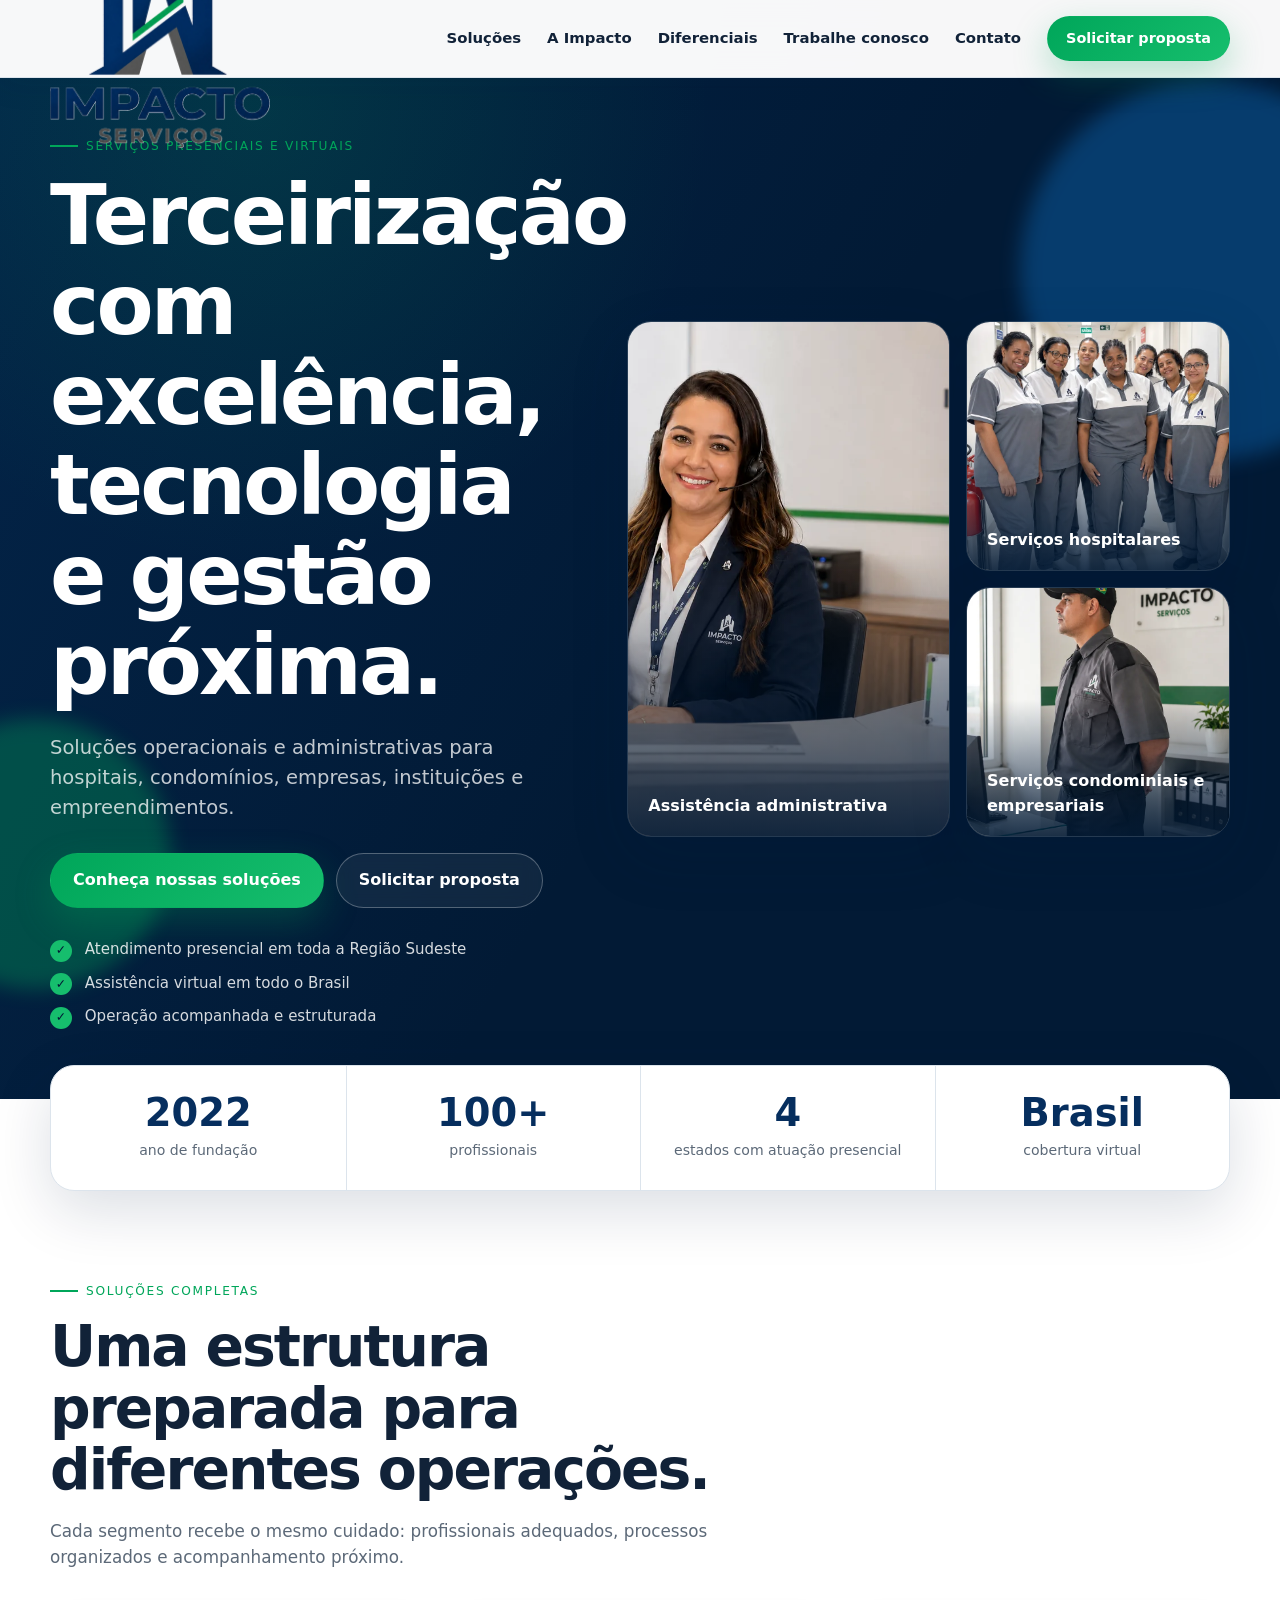
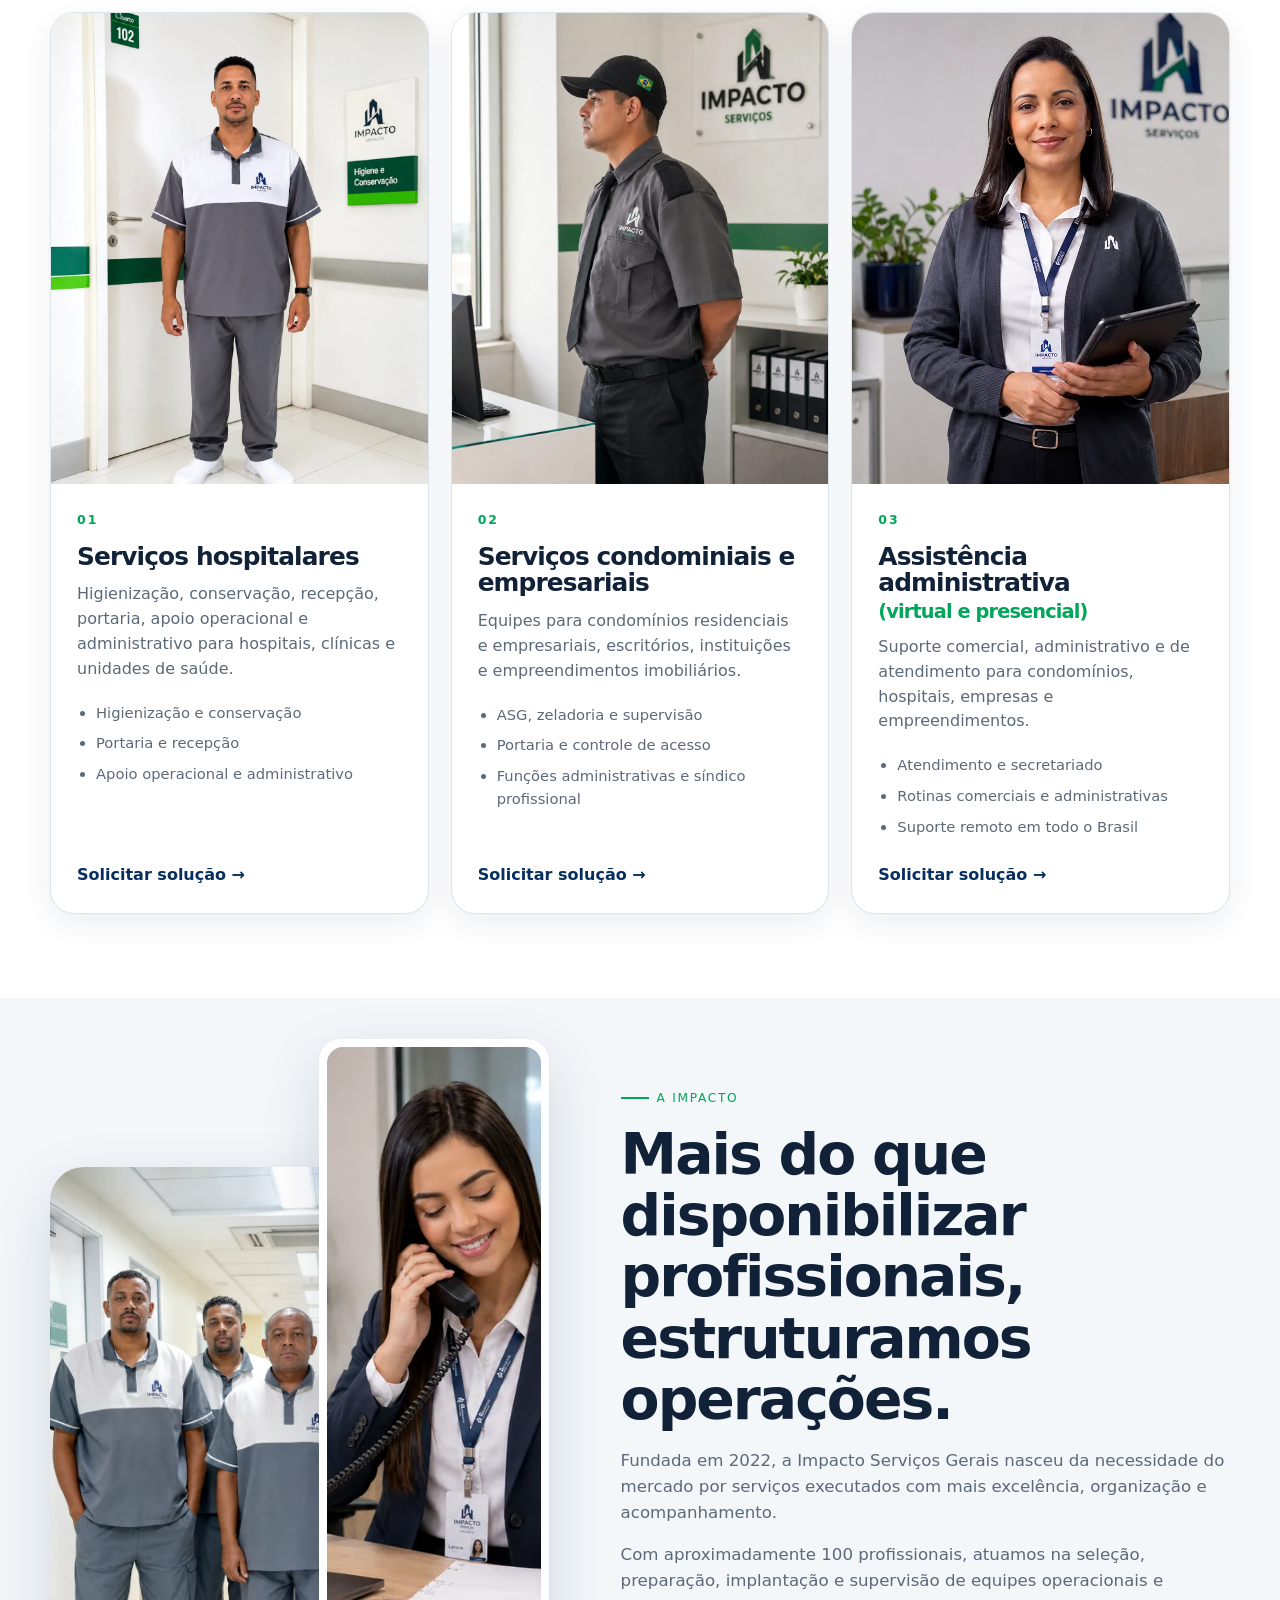
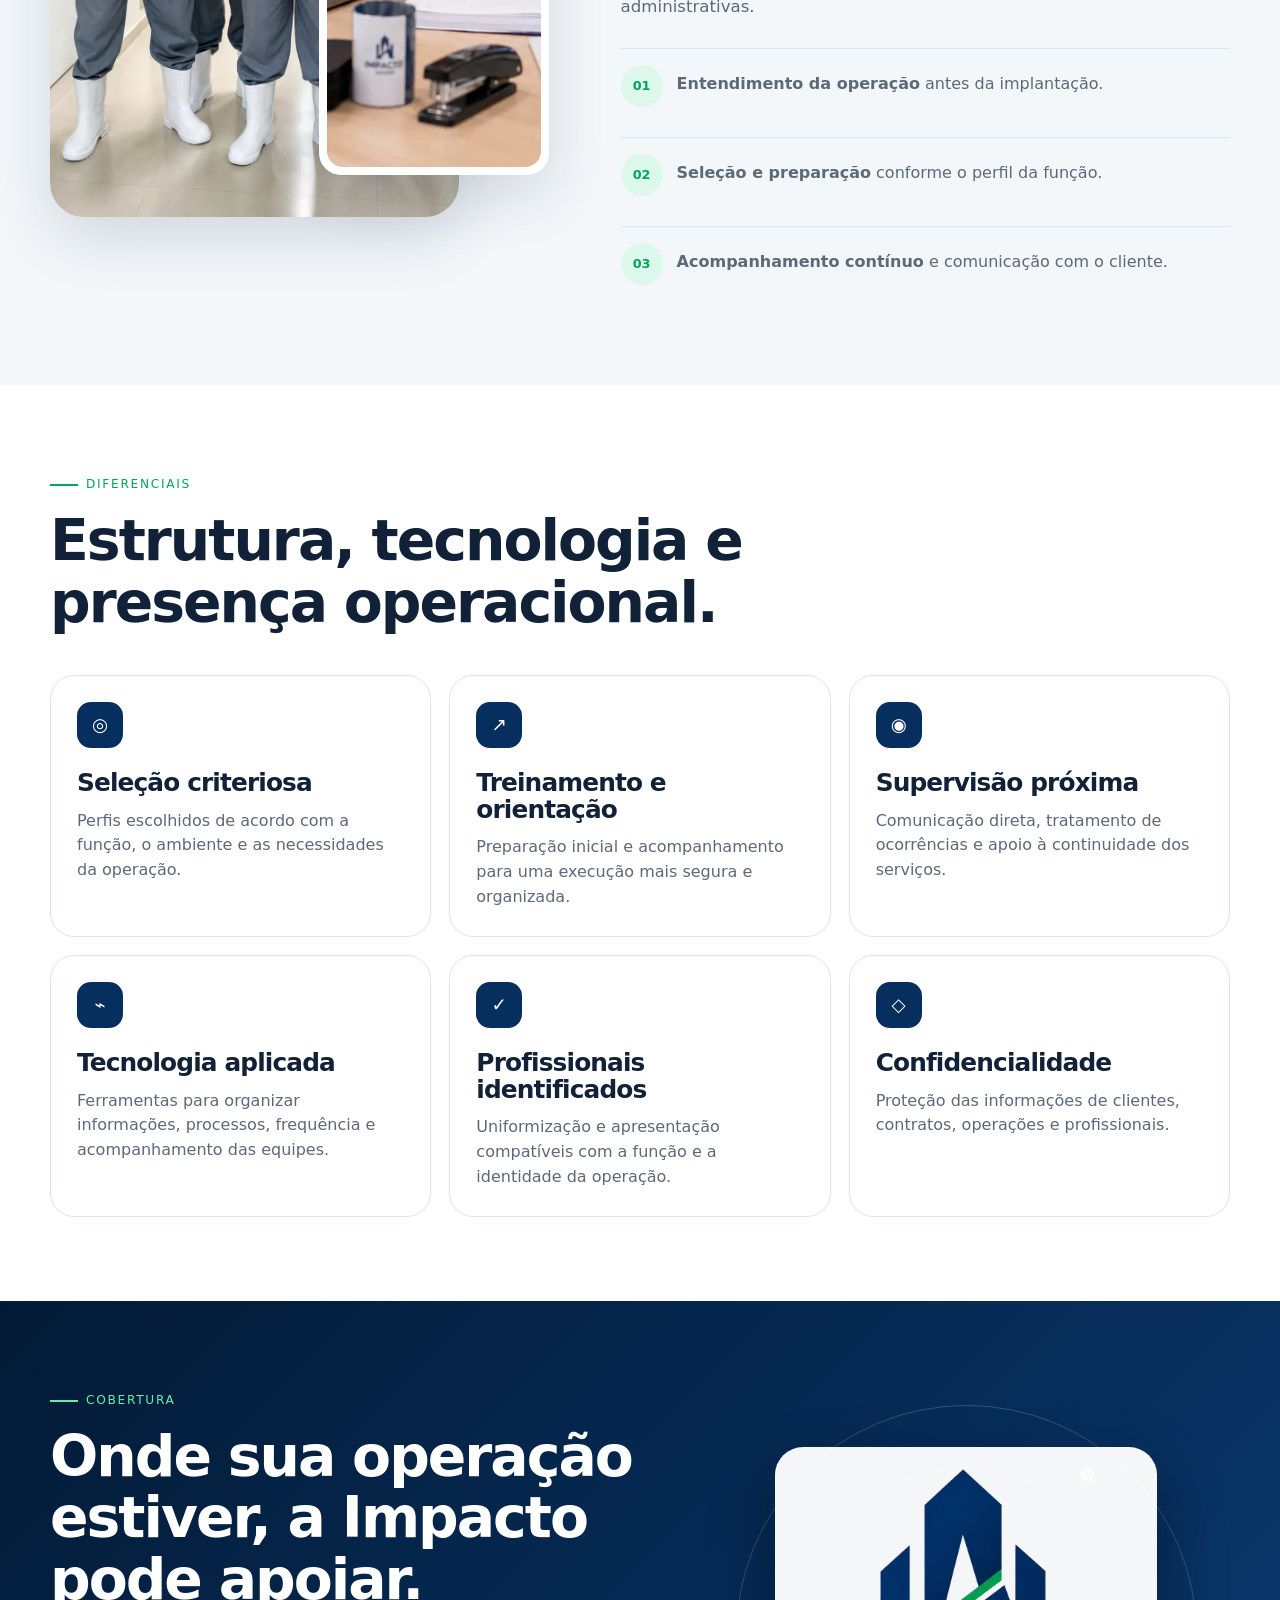
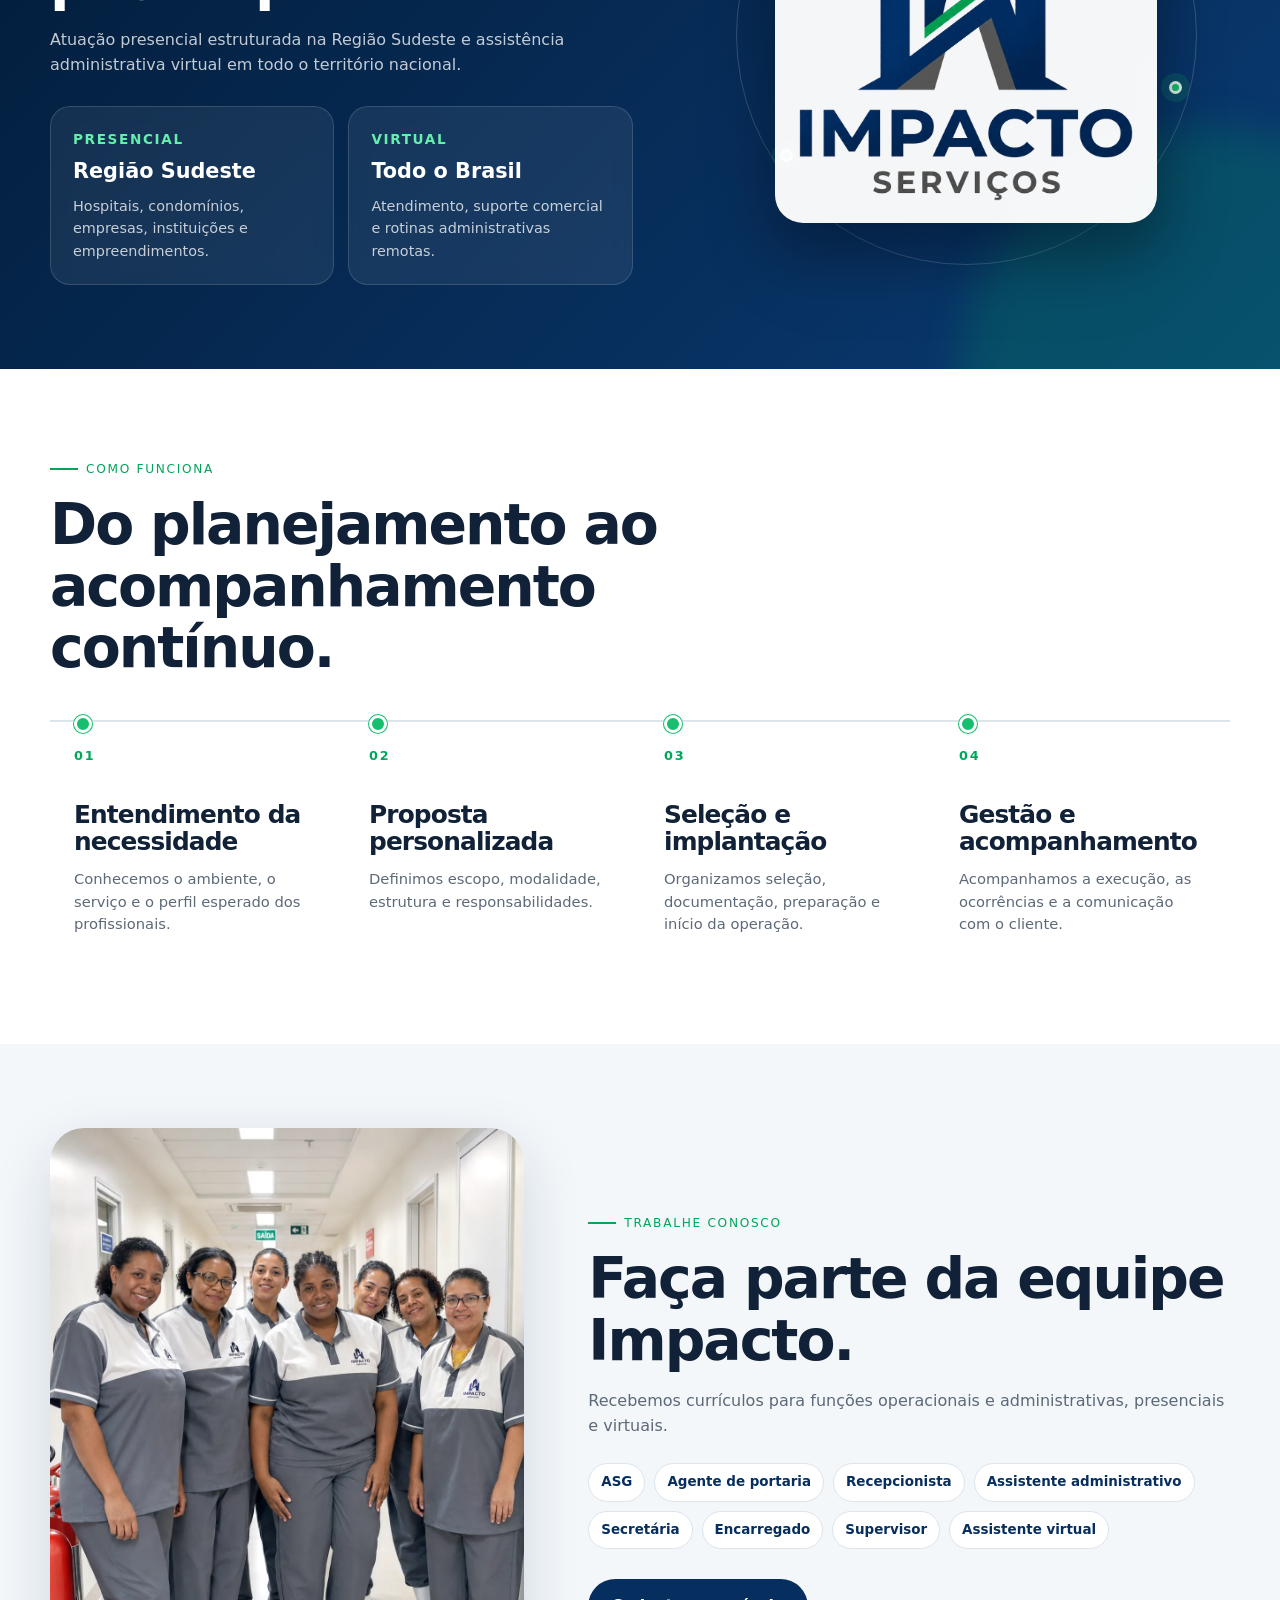
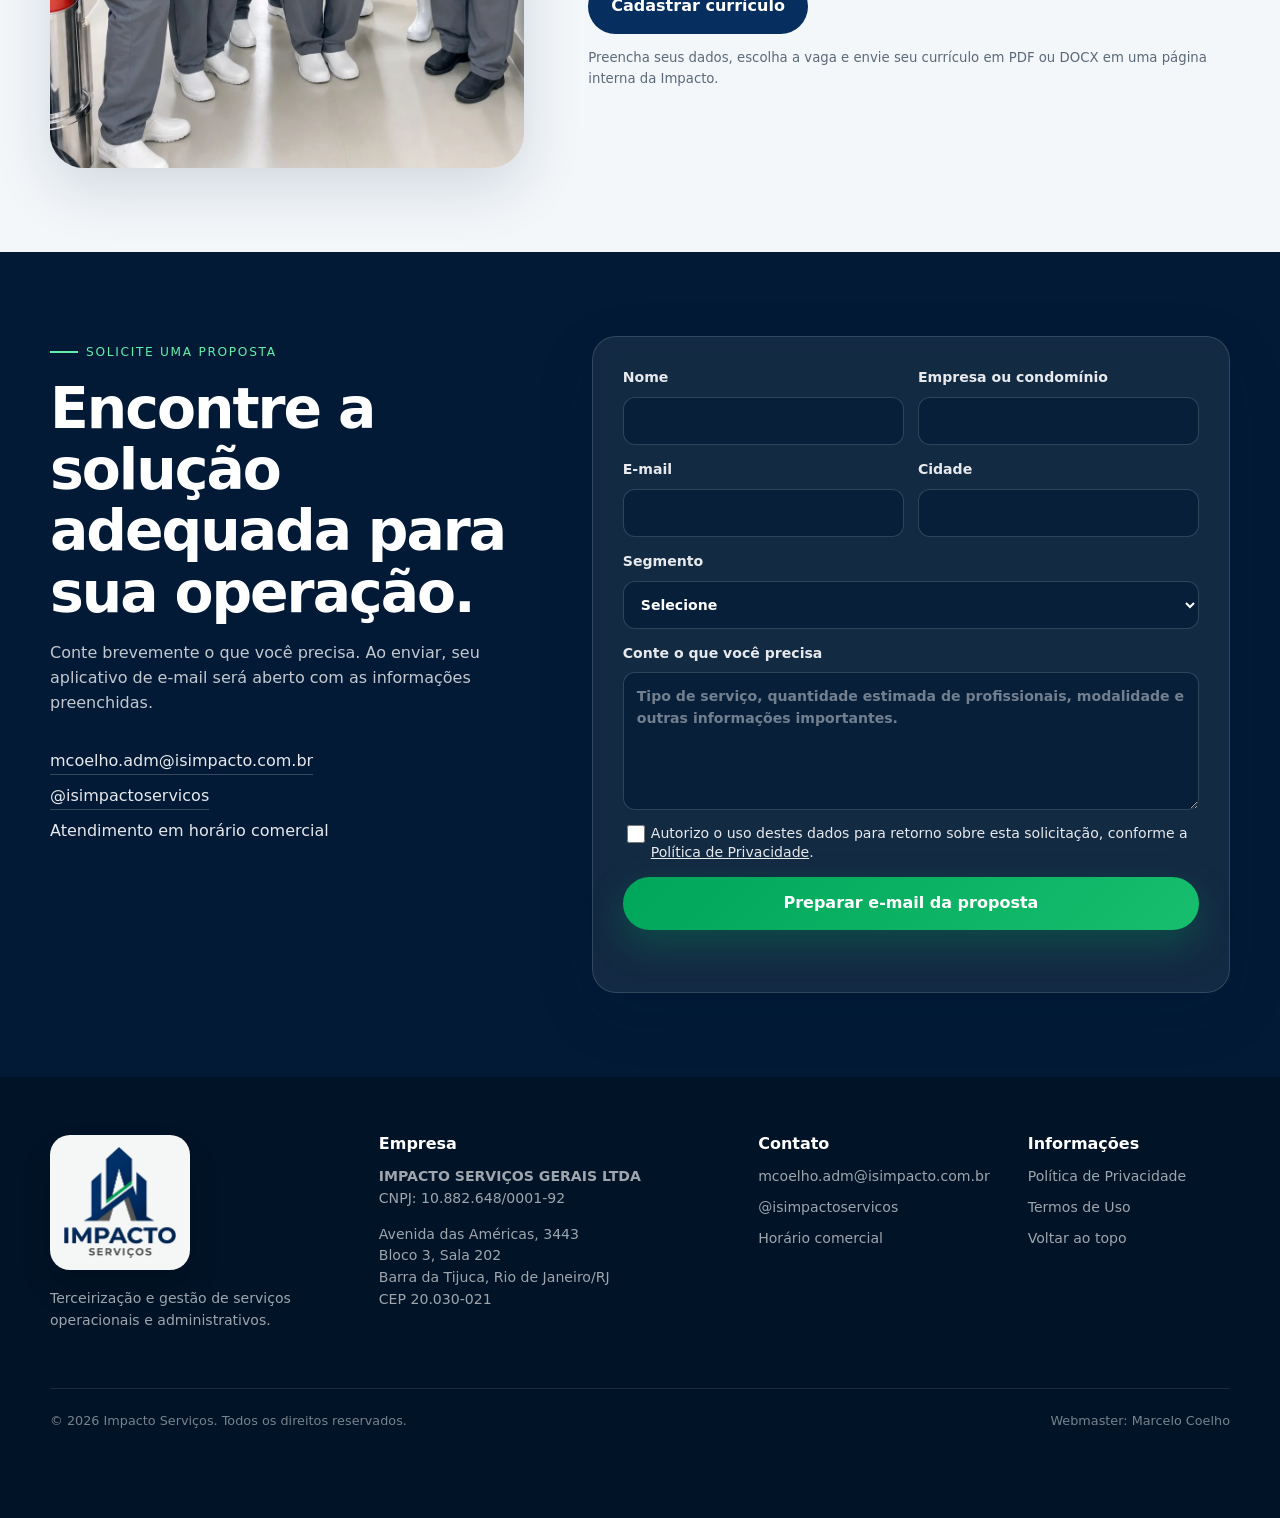
==== index.html @ 2c32a01a "Add files via upload" ====
<!doctype html>
<html lang="pt-BR">
<head>
  <meta charset="utf-8" />
  <meta name="viewport" content="width=device-width, initial-scale=1, viewport-fit=cover" />
  <meta name="theme-color" content="#062e5e" />
  <meta name="description" content="Impacto Serviços: terceirização de serviços hospitalares, condominiais, empresariais e assistência administrativa virtual e presencial." />
  <meta name="robots" content="index,follow" />
  <link rel="canonical" href="https://isimpacto.com.br/" />
  <link rel="icon" type="image/png" href="favicon.png" />
  <link rel="manifest" href="site.webmanifest" />
  <link rel="stylesheet" href="styles.css" />
  <title>Impacto Serviços | Terceirização com excelência e tecnologia</title>
  <script type="application/ld+json">
  {
    "@context": "https://schema.org",
    "@type": "Organization",
    "name": "Impacto Serviços Gerais LTDA",
    "url": "https://isimpacto.com.br",
    "logo": "https://isimpacto.com.br/assets/images/logo-impacto.png",
    "email": "mcoelho.adm@isimpacto.com.br",
    "foundingDate": "2022",
    "address": {
      "@type": "PostalAddress",
      "streetAddress": "Avenida das Américas, 3443, Bloco 3, Sala 202",
      "addressLocality": "Rio de Janeiro",
      "addressRegion": "RJ",
      "postalCode": "20030-021",
      "addressCountry": "BR"
    },
    "sameAs": ["https://www.instagram.com/isimpactoservicos/"]
  }
  </script>
</head>
<body>
  <a class="skip-link" href="#conteudo">Ir para o conteúdo</a>

  <header class="site-header" id="topo">
    <div class="container header-inner">
      <a class="brand" href="#topo" aria-label="Impacto Serviços, início">
        <img src="assets/images/logo-impacto.webp" alt="Impacto Serviços" width="220" height="74" />
      </a>

      <button class="menu-toggle" type="button" aria-expanded="false" aria-controls="menu-principal" aria-label="Abrir menu">
        <span></span><span></span><span></span>
      </button>

      <nav class="main-nav" id="menu-principal" aria-label="Navegação principal">
        <a href="#solucoes">Soluções</a>
        <a href="#impacto">A Impacto</a>
        <a href="#diferenciais">Diferenciais</a>
        <a href="#trabalhe">Trabalhe conosco</a>
        <a href="#contato">Contato</a>
        <a class="btn btn-sm btn-primary nav-cta" href="#proposta">Solicitar proposta</a>
      </nav>
    </div>
  </header>

  <main id="conteudo">
    <section class="hero section-dark">
      <div class="hero-glow hero-glow-one" aria-hidden="true"></div>
      <div class="hero-glow hero-glow-two" aria-hidden="true"></div>
      <div class="container hero-grid">
        <div class="hero-copy reveal">
          <span class="eyebrow">Serviços presenciais e virtuais</span>
          <h1>Terceirização com excelência, tecnologia e gestão próxima.</h1>
          <p>Soluções operacionais e administrativas para hospitais, condomínios, empresas, instituições e empreendimentos.</p>
          <div class="hero-actions">
            <a class="btn btn-primary" href="#solucoes">Conheça nossas soluções</a>
            <a class="btn btn-ghost" href="#proposta">Solicitar proposta</a>
          </div>
          <ul class="hero-points" aria-label="Destaques da Impacto">
            <li><span class="check" aria-hidden="true">✓</span> Atendimento presencial em toda a Região Sudeste</li>
            <li><span class="check" aria-hidden="true">✓</span> Assistência virtual em todo o Brasil</li>
            <li><span class="check" aria-hidden="true">✓</span> Operação acompanhada e estruturada</li>
          </ul>
        </div>

        <div class="hero-gallery reveal" aria-label="Áreas de atuação da Impacto">
          <figure class="hero-card hero-card-main">
            <picture>
              <source media="(max-width: 620px)" srcset="/assets/images/admin-recepcao-480.webp" />
              <img src="assets/images/admin-recepcao-1200.webp" alt="Profissional de assistência administrativa da Impacto em recepção" width="1200" height="900" fetchpriority="high" />
            </picture>
            <figcaption>Assistência administrativa</figcaption>
          </figure>
          <figure class="hero-card">
            <picture>
              <source media="(max-width: 620px)" srcset="/assets/images/hospital-equipe-480.webp" />
              <img src="assets/images/hospital-equipe-800.webp" alt="Equipe de serviços hospitalares da Impacto" width="800" height="1067" />
            </picture>
            <figcaption>Serviços hospitalares</figcaption>
          </figure>
          <figure class="hero-card">
            <picture>
              <source media="(max-width: 620px)" srcset="/assets/images/portaria-profissional-480.webp" />
              <img src="assets/images/portaria-profissional-800.webp" alt="Profissional de portaria da Impacto" width="800" height="1067" />
            </picture>
            <figcaption>Serviços condominiais e empresariais</figcaption>
          </figure>
        </div>
      </div>
    </section>

    <section class="stats" aria-label="Números da Impacto">
      <div class="container stats-grid">
        <article class="stat reveal">
          <strong data-count="2022">2022</strong>
          <span>ano de fundação</span>
        </article>
        <article class="stat reveal">
          <strong data-count="100" data-suffix="+">100+</strong>
          <span>profissionais</span>
        </article>
        <article class="stat reveal">
          <strong data-count="4">4</strong>
          <span>estados com atuação presencial</span>
        </article>
        <article class="stat reveal">
          <strong>Brasil</strong>
          <span>cobertura virtual</span>
        </article>
      </div>
    </section>

    <section class="section" id="solucoes">
      <div class="container">
        <div class="section-heading reveal">
          <span class="eyebrow">Soluções completas</span>
          <h2>Uma estrutura preparada para diferentes operações.</h2>
          <p>Cada segmento recebe o mesmo cuidado: profissionais adequados, processos organizados e acompanhamento próximo.</p>
        </div>

        <div class="solution-grid">
          <article class="solution-card reveal card-hospital">
            <div class="solution-image">
              <img src="assets/images/hospital-profissional-1200.webp" alt="Profissional de higienização hospitalar da Impacto" loading="lazy" width="720" height="720" />
            </div>
            <div class="solution-body">
              <span class="card-number">01</span>
              <h3>Serviços hospitalares</h3>
              <p>Higienização, conservação, recepção, portaria, apoio operacional e administrativo para hospitais, clínicas e unidades de saúde.</p>
              <ul>
                <li>Higienização e conservação</li>
                <li>Portaria e recepção</li>
                <li>Apoio operacional e administrativo</li>
              </ul>
              <a href="#proposta" class="text-link">Solicitar solução <span aria-hidden="true">→</span></a>
            </div>
          </article>

          <article class="solution-card reveal card-portaria">
            <div class="solution-image">
              <img src="assets/images/portaria-profissional-1200.webp" alt="Profissional de portaria e controle de acesso da Impacto" loading="lazy" width="720" height="720" />
            </div>
            <div class="solution-body">
              <span class="card-number">02</span>
              <h3>Serviços condominiais e empresariais</h3>
              <p>Equipes para condomínios residenciais e empresariais, escritórios, instituições e empreendimentos imobiliários.</p>
              <ul>
                <li>ASG, zeladoria e supervisão</li>
                <li>Portaria e controle de acesso</li>
                <li>Funções administrativas e síndico profissional</li>
              </ul>
              <a href="#proposta" class="text-link">Solicitar solução <span aria-hidden="true">→</span></a>
            </div>
          </article>

          <article class="solution-card reveal card-admin">
            <div class="solution-image">
              <img src="assets/images/admin-tablet-1200.webp" alt="Profissional de assistência administrativa da Impacto" loading="lazy" width="720" height="720" />
            </div>
            <div class="solution-body">
              <span class="card-number">03</span>
              <h3>Assistência administrativa <span>(virtual e presencial)</span></h3>
              <p>Suporte comercial, administrativo e de atendimento para condomínios, hospitais, empresas e empreendimentos.</p>
              <ul>
                <li>Atendimento e secretariado</li>
                <li>Rotinas comerciais e administrativas</li>
                <li>Suporte remoto em todo o Brasil</li>
              </ul>
              <a href="#proposta" class="text-link">Solicitar solução <span aria-hidden="true">→</span></a>
            </div>
          </article>
        </div>
      </div>
    </section>

    <section class="section section-soft" id="impacto">
      <div class="container about-grid">
        <div class="about-media reveal">
          <img class="about-main" src="assets/images/hospital-equipe-masculina-1200.webp" alt="Equipe operacional da Impacto em ambiente hospitalar" loading="lazy" width="1200" height="1600" />
          <div class="about-float">
            <img class="about-float-image" src="assets/images/admin-atendimento-1200.webp" alt="Profissional de assistência administrativa da Impacto" loading="lazy" width="720" height="720" />
          </div>
        </div>
        <div class="about-copy reveal">
          <span class="eyebrow">A Impacto</span>
          <h2>Mais do que disponibilizar profissionais, estruturamos operações.</h2>
          <p>Fundada em 2022, a Impacto Serviços Gerais nasceu da necessidade do mercado por serviços executados com mais excelência, organização e acompanhamento.</p>
          <p>Com aproximadamente 100 profissionais, atuamos na seleção, preparação, implantação e supervisão de equipes operacionais e administrativas.</p>
          <div class="feature-list">
            <div><span aria-hidden="true">01</span><p><strong>Entendimento da operação</strong> antes da implantação.</p></div>
            <div><span aria-hidden="true">02</span><p><strong>Seleção e preparação</strong> conforme o perfil da função.</p></div>
            <div><span aria-hidden="true">03</span><p><strong>Acompanhamento contínuo</strong> e comunicação com o cliente.</p></div>
          </div>
        </div>
      </div>
    </section>

    <section class="section" id="diferenciais">
      <div class="container">
        <div class="section-heading reveal">
          <span class="eyebrow">Diferenciais</span>
          <h2>Estrutura, tecnologia e presença operacional.</h2>
        </div>
        <div class="benefits-grid">
          <article class="benefit reveal">
            <span class="benefit-icon" aria-hidden="true">◎</span>
            <h3>Seleção criteriosa</h3>
            <p>Perfis escolhidos de acordo com a função, o ambiente e as necessidades da operação.</p>
          </article>
          <article class="benefit reveal">
            <span class="benefit-icon" aria-hidden="true">↗</span>
            <h3>Treinamento e orientação</h3>
            <p>Preparação inicial e acompanhamento para uma execução mais segura e organizada.</p>
          </article>
          <article class="benefit reveal">
            <span class="benefit-icon" aria-hidden="true">◉</span>
            <h3>Supervisão próxima</h3>
            <p>Comunicação direta, tratamento de ocorrências e apoio à continuidade dos serviços.</p>
          </article>
          <article class="benefit reveal">
            <span class="benefit-icon" aria-hidden="true">⌁</span>
            <h3>Tecnologia aplicada</h3>
            <p>Ferramentas para organizar informações, processos, frequência e acompanhamento das equipes.</p>
          </article>
          <article class="benefit reveal">
            <span class="benefit-icon" aria-hidden="true">✓</span>
            <h3>Profissionais identificados</h3>
            <p>Uniformização e apresentação compatíveis com a função e a identidade da operação.</p>
          </article>
          <article class="benefit reveal">
            <span class="benefit-icon" aria-hidden="true">◇</span>
            <h3>Confidencialidade</h3>
            <p>Proteção das informações de clientes, contratos, operações e profissionais.</p>
          </article>
        </div>
      </div>
    </section>

    <section class="section coverage-section">
      <div class="container coverage-grid">
        <div class="coverage-copy reveal">
          <span class="eyebrow eyebrow-light">Cobertura</span>
          <h2>Onde sua operação estiver, a Impacto pode apoiar.</h2>
          <p>Atuação presencial estruturada na Região Sudeste e assistência administrativa virtual em todo o território nacional.</p>
          <div class="coverage-cards">
            <article>
              <strong>Presencial</strong>
              <span>Região Sudeste</span>
              <p>Hospitais, condomínios, empresas, instituições e empreendimentos.</p>
            </article>
            <article>
              <strong>Virtual</strong>
              <span>Todo o Brasil</span>
              <p>Atendimento, suporte comercial e rotinas administrativas remotas.</p>
            </article>
          </div>
        </div>
        <div class="coverage-visual reveal" aria-hidden="true">
          <div class="radar-ring ring-one"></div>
          <div class="radar-ring ring-two"></div>
          <div class="radar-ring ring-three"></div>
          <img class="coverage-logo" src="assets/images/logo-impacto.webp" alt="Logomarca da Impacto Serviços" width="640" height="280" />
          <span class="pulse-dot dot-one"></span>
          <span class="pulse-dot dot-two"></span>
          <span class="pulse-dot dot-three"></span>
        </div>
      </div>
    </section>

    <section class="section process-section">
      <div class="container">
        <div class="section-heading reveal">
          <span class="eyebrow">Como funciona</span>
          <h2>Do planejamento ao acompanhamento contínuo.</h2>
        </div>
        <ol class="process-list">
          <li class="reveal"><span>01</span><div><h3>Entendimento da necessidade</h3><p>Conhecemos o ambiente, o serviço e o perfil esperado dos profissionais.</p></div></li>
          <li class="reveal"><span>02</span><div><h3>Proposta personalizada</h3><p>Definimos escopo, modalidade, estrutura e responsabilidades.</p></div></li>
          <li class="reveal"><span>03</span><div><h3>Seleção e implantação</h3><p>Organizamos seleção, documentação, preparação e início da operação.</p></div></li>
          <li class="reveal"><span>04</span><div><h3>Gestão e acompanhamento</h3><p>Acompanhamos a execução, as ocorrências e a comunicação com o cliente.</p></div></li>
        </ol>
      </div>
    </section>

    <section class="section section-soft" id="trabalhe">
      <div class="container careers-grid">
        <div class="careers-image reveal">
          <img src="assets/images/hospital-equipe-1200.webp" alt="Equipe da Impacto em ambiente hospitalar" loading="lazy" width="1200" height="1600" />
        </div>
        <div class="careers-copy reveal">
          <span class="eyebrow">Trabalhe conosco</span>
          <h2>Faça parte da equipe Impacto.</h2>
          <p>Recebemos currículos para funções operacionais e administrativas, presenciais e virtuais.</p>
          <div class="role-chips" aria-label="Cargos de interesse">
            <span>ASG</span><span>Agente de portaria</span><span>Recepcionista</span><span>Assistente administrativo</span><span>Secretária</span><span>Encarregado</span><span>Supervisor</span><span>Assistente virtual</span>
          </div>
          <a class="btn btn-secondary" href="trabalhe-conosco.html">Cadastrar currículo</a>
          <p class="microcopy">Preencha seus dados, escolha a vaga e envie seu currículo em PDF ou DOCX em uma página interna da Impacto.</p>
        </div>
      </div>
    </section>

    <section class="section proposal-section" id="proposta">
      <div class="container proposal-grid">
        <div class="proposal-copy reveal">
          <span class="eyebrow eyebrow-light">Solicite uma proposta</span>
          <h2>Encontre a solução adequada para sua operação.</h2>
          <p>Conte brevemente o que você precisa. Ao enviar, seu aplicativo de e-mail será aberto com as informações preenchidas.</p>
          <div class="contact-block" id="contato">
            <a href="mailto:mcoelho.adm@isimpacto.com.br">mcoelho.adm@isimpacto.com.br</a>
            <a href="https://www.instagram.com/isimpactoservicos/" target="_blank" rel="noopener noreferrer">@isimpactoservicos</a>
            <span>Atendimento em horário comercial</span>
          </div>
        </div>

        <form class="proposal-form reveal" id="proposal-form">
          <div class="form-row">
            <label>Nome
              <input type="text" name="nome" autocomplete="name" required />
            </label>
            <label>Empresa ou condomínio
              <input type="text" name="empresa" autocomplete="organization" required />
            </label>
          </div>
          <div class="form-row">
            <label>E-mail
              <input type="email" name="email" autocomplete="email" required />
            </label>
            <label>Cidade
              <input type="text" name="cidade" autocomplete="address-level2" required />
            </label>
          </div>
          <label>Segmento
            <select name="segmento" required>
              <option value="" selected disabled>Selecione</option>
              <option>Serviços hospitalares</option>
              <option>Serviços condominiais e empresariais</option>
              <option>Assistência administrativa virtual e presencial</option>
              <option>Outro</option>
            </select>
          </label>
          <label>Conte o que você precisa
            <textarea name="mensagem" rows="5" required placeholder="Tipo de serviço, quantidade estimada de profissionais, modalidade e outras informações importantes."></textarea>
          </label>
          <label class="consent"><input type="checkbox" required /> <span>Autorizo o uso destes dados para retorno sobre esta solicitação, conforme a <a href="privacidade.html">Política de Privacidade</a>.</span></label>
          <button class="btn btn-primary btn-full" type="submit">Preparar e-mail da proposta</button>
          <p class="form-status" aria-live="polite"></p>
        </form>
      </div>
    </section>
  </main>

  <footer class="site-footer">
    <div class="container footer-grid">
      <div class="footer-brand">
        <img class="footer-logo" src="assets/images/logo-impacto.webp" alt="Impacto Serviços" width="180" height="180" loading="lazy" />
        <p>Terceirização e gestão de serviços operacionais e administrativos.</p>
      </div>
      <div>
        <h2>Empresa</h2>
        <p><strong>IMPACTO SERVIÇOS GERAIS LTDA</strong><br />CNPJ: 10.882.648/0001-92</p>
        <p>Avenida das Américas, 3443<br />Bloco 3, Sala 202<br />Barra da Tijuca, Rio de Janeiro/RJ<br />CEP 20.030-021</p>
      </div>
      <div>
        <h2>Contato</h2>
        <a href="mailto:mcoelho.adm@isimpacto.com.br">mcoelho.adm@isimpacto.com.br</a>
        <a href="https://www.instagram.com/isimpactoservicos/" target="_blank" rel="noopener noreferrer">@isimpactoservicos</a>
        <p>Horário comercial</p>
      </div>
      <div>
        <h2>Informações</h2>
        <a href="privacidade.html">Política de Privacidade</a>
        <a href="termos.html">Termos de Uso</a>
        <a href="#topo">Voltar ao topo</a>
      </div>
    </div>
    <div class="container footer-bottom">
      <span>© <span id="current-year"></span> Impacto Serviços. Todos os direitos reservados.</span>
      <span>Webmaster: Marcelo Coelho</span>
    </div>
  </footer>

  <a class="mobile-cta" href="#proposta">Solicitar proposta</a>
  <script src="script.js" defer></script>
</body>
</html>
---- styles.css ----
:root {
  --navy-950: #021a35;
  --navy-900: #062e5e;
  --navy-800: #0a3b74;
  --navy-700: #0e4c8f;
  --green-600: #00a65a;
  --green-500: #16be6d;
  --green-100: #dcf8ea;
  --ink: #112238;
  --muted: #5c6978;
  --line: #dce4ec;
  --soft: #f3f7fa;
  --white: #ffffff;
  --shadow-sm: 0 10px 30px rgba(4, 39, 78, .08);
  --shadow-md: 0 20px 60px rgba(3, 31, 63, .14);
  --radius-sm: 14px;
  --radius-md: 24px;
  --radius-lg: 34px;
  --container: 1180px;
  --header-h: 78px;
}

* { box-sizing: border-box; }
html { scroll-behavior: smooth; }
body {
  margin: 0;
  color: var(--ink);
  background: var(--white);
  font-family: Inter, ui-sans-serif, system-ui, -apple-system, BlinkMacSystemFont, "Segoe UI", sans-serif;
  line-height: 1.55;
  overflow-x: hidden;
}
img { display: block; max-width: 100%; }
a { color: inherit; text-decoration: none; }
button, input, select, textarea { font: inherit; }
button { cursor: pointer; }

.skip-link {
  position: fixed;
  z-index: 9999;
  top: 10px;
  left: 10px;
  padding: 10px 14px;
  border-radius: 8px;
  color: white;
  background: var(--navy-950);
  transform: translateY(-140%);
}
.skip-link:focus { transform: translateY(0); }

.container { width: min(calc(100% - 32px), var(--container)); margin-inline: auto; }
.section { padding: 84px 0; }
.section-soft { background: var(--soft); }
.section-dark { color: var(--white); background: var(--navy-950); }

.eyebrow {
  display: inline-flex;
  align-items: center;
  gap: 8px;
  margin-bottom: 16px;
  color: var(--green-600);
  font-size: .76rem;
  font-weight: 500;
  letter-spacing: .14em;
  text-transform: uppercase;
}
.eyebrow::before { content: ""; width: 28px; height: 2px; background: currentColor; }
.eyebrow-light { color: #62efaa; }

h1, h2, h3, p { margin-top: 0; }
h1, h2, h3 { line-height: 1.08; letter-spacing: -.035em; }
h1 { max-width: 760px; margin-bottom: 22px; font-size: clamp(2.55rem, 7vw, 5.2rem); }
h2 { margin-bottom: 18px; font-size: clamp(2rem, 5vw, 3.55rem); }
h3 { margin-bottom: 12px; font-size: clamp(1.2rem, 2.4vw, 1.55rem); }
p { color: var(--muted); }
.section-dark p, .coverage-section p, .proposal-section p { color: rgba(255,255,255,.76); }

.btn {
  display: inline-flex;
  min-height: 52px;
  align-items: center;
  justify-content: center;
  padding: 14px 22px;
  border: 1px solid transparent;
  border-radius: 999px;
  font-weight: 800;
  transition: transform .25s ease, box-shadow .25s ease, background .25s ease, border-color .25s ease;
}
.btn:hover { transform: translateY(-2px); }
.btn-primary { color: var(--white); background: linear-gradient(135deg, var(--green-600), var(--green-500)); box-shadow: 0 14px 36px rgba(0,166,90,.28); }
.btn-primary:hover { box-shadow: 0 18px 42px rgba(0,166,90,.36); }
.btn-secondary { color: var(--white); background: var(--navy-900); }
.btn-ghost { color: var(--white); border-color: rgba(255,255,255,.28); background: rgba(255,255,255,.06); backdrop-filter: blur(8px); }
.btn-sm { min-height: 42px; padding: 10px 18px; font-size: .9rem; }
.btn-full { width: 100%; border: 0; }

 .site-header {
  position: fixed;
  z-index: 1000;
  inset: 0 0 auto;
  height: var(--header-h);
  border-bottom: 1px solid var(--line);
  background: rgba(255,255,255,.97);
  box-shadow: 0 8px 30px rgba(2,26,53,.08);
  backdrop-filter: blur(14px);
  transition: background .25s ease, border-color .25s ease, box-shadow .25s ease;
}
.site-header.scrolled { background: rgba(255,255,255,.97); border-color: var(--line); box-shadow: 0 8px 30px rgba(2,26,53,.08); backdrop-filter: blur(14px); }
.header-inner { height: 100%; display: flex; align-items: center; justify-content: space-between; gap: 20px; }
.brand { display: inline-flex; align-items: center; flex-shrink: 0; }
.brand img { width: 220px; height: auto; object-fit: contain; }
.main-nav { display: flex; align-items: center; gap: 26px; color: var(--ink); font-size: .93rem; font-weight: 700; }
.site-header.scrolled .main-nav { color: var(--ink); }
.main-nav > a:not(.btn) { position: relative; }
.main-nav > a:not(.btn)::after { content: ""; position: absolute; left: 0; right: 100%; bottom: -7px; height: 2px; background: var(--green-500); transition: right .2s ease; }
.main-nav > a:not(.btn):hover::after { right: 0; }
.menu-toggle { display: none; width: 46px; height: 46px; padding: 11px; border: 0; border-radius: 50%; background: var(--soft); }
.menu-toggle span { display: block; width: 100%; height: 2px; margin: 5px 0; border-radius: 2px; background: var(--navy-900); transition: transform .2s ease, opacity .2s ease; }
.site-header.scrolled .menu-toggle { background: var(--soft); }
.site-header.scrolled .menu-toggle span { background: var(--navy-900); }

.hero { position: relative; min-height: 100svh; padding: calc(var(--header-h) + 52px) 0 70px; overflow: hidden; }
.hero::before { content: ""; position: absolute; inset: 0; background: radial-gradient(circle at 20% 10%, rgba(0,166,90,.16), transparent 32%), linear-gradient(120deg, rgba(4,53,105,.4), transparent 56%); pointer-events: none; }
.hero-glow { position: absolute; border-radius: 50%; filter: blur(10px); opacity: .35; }
.hero-glow-one { width: 380px; height: 380px; right: -120px; top: 80px; background: #0f7bd5; }
.hero-glow-two { width: 270px; height: 270px; left: -100px; bottom: 10%; background: var(--green-600); }
.hero-grid { position: relative; display: grid; grid-template-columns: minmax(0, .92fr) minmax(500px, 1.08fr); gap: 64px; align-items: center; }
.hero-copy > p { max-width: 630px; margin-bottom: 30px; font-size: clamp(1.05rem, 2vw, 1.22rem); }
.hero-actions { display: flex; flex-wrap: wrap; gap: 12px; margin-bottom: 30px; }
.hero-points { display: grid; gap: 10px; margin: 0; padding: 0; list-style: none; color: rgba(255,255,255,.84); font-size: .94rem; }
.check { display: inline-grid; width: 22px; height: 22px; place-items: center; margin-right: 8px; border-radius: 50%; color: var(--navy-950); background: var(--green-500); font-size: .77rem; font-weight: 900; }

.hero-gallery { display: grid; grid-template-columns: 1.1fr .9fr; grid-template-rows: repeat(2, 250px); gap: 16px; }
.hero-card { position: relative; margin: 0; overflow: hidden; border: 1px solid rgba(255,255,255,.14); border-radius: var(--radius-md); box-shadow: var(--shadow-md); }
.hero-card-main { grid-row: 1 / span 2; }
.hero-card img { width: 100%; height: 100%; object-fit: cover; transition: transform .7s cubic-bezier(.2,.8,.2,1); }
.hero-card:hover img { transform: scale(1.04); }
.hero-card::after { content: ""; position: absolute; inset: 45% 0 0; background: linear-gradient(transparent, rgba(2,26,53,.88)); }
.hero-card figcaption { position: absolute; z-index: 1; left: 20px; right: 20px; bottom: 18px; font-weight: 800; }

.stats { position: relative; z-index: 2; margin-top: -34px; }
.stats-grid { display: grid; grid-template-columns: repeat(4,1fr); border: 1px solid var(--line); border-radius: var(--radius-md); background: white; box-shadow: var(--shadow-md); overflow: hidden; }
.stat { padding: 28px; text-align: center; }
.stat + .stat { border-left: 1px solid var(--line); }
.stat strong { display: block; color: var(--navy-900); font-size: clamp(1.7rem,3vw,2.45rem); line-height: 1; }
.stat span { display: block; margin-top: 8px; color: var(--muted); font-size: .88rem; }

.section-heading { max-width: 760px; margin-bottom: 42px; }
.section-heading p { max-width: 680px; font-size: 1.05rem; }
.solution-grid { display: grid; grid-template-columns: repeat(3,1fr); gap: 22px; }
.solution-card { display: flex; min-height: 100%; flex-direction: column; overflow: hidden; border: 1px solid var(--line); border-radius: var(--radius-md); background: white; box-shadow: var(--shadow-sm); transition: transform .25s ease, box-shadow .25s ease, border-color .25s ease; }
.solution-card:hover { transform: translateY(-7px); border-color: rgba(0,166,90,.38); box-shadow: var(--shadow-md); }
.solution-image { aspect-ratio: 4 / 5; overflow: hidden; background: var(--soft); }
.solution-image img { width: 100%; height: 100%; object-fit: cover; object-position: center top; transition: transform .55s ease; }
.solution-card:hover .solution-image img { transform: scale(1.04); }
.card-hospital .solution-image img { object-position: center 10%; }
.card-portaria .solution-image img { object-position: center 10%; }
.card-admin .solution-image img { object-position: center top; }
.solution-body { display: flex; flex: 1; flex-direction: column; padding: 26px; }
.solution-body h3 span { display: block; margin-top: 5px; color: var(--green-600); font-size: .78em; }
.card-number { display: block; margin-bottom: 14px; color: var(--green-600); font-size: .78rem; font-weight: 900; letter-spacing: .16em; }
.solution-body ul { display: grid; gap: 8px; margin: 4px 0 24px; padding-left: 19px; color: var(--muted); font-size: .92rem; }
.text-link { margin-top: auto; color: var(--navy-900); font-weight: 850; }
.text-link span { display: inline-block; transition: transform .2s ease; }
.text-link:hover span { transform: translateX(5px); }

.about-grid { display: grid; grid-template-columns: .9fr 1.1fr; gap: 72px; align-items: center; }
.about-media { position: relative; min-height: 650px; }
.about-main { width: 82%; height: 650px; object-fit: cover; object-position: center top; border-radius: var(--radius-lg); box-shadow: var(--shadow-md); }
.about-float { position: absolute; right: 0; bottom: 42px; width: 46%; padding: 8px; border-radius: 22px; background: white; box-shadow: var(--shadow-md); }
.about-float img { width: 100%; aspect-ratio: 4 / 5; object-fit: cover; object-position: center top; border-radius: 16px; }
.about-copy > p { font-size: 1.04rem; }
.feature-list { display: grid; gap: 14px; margin-top: 28px; }
.feature-list > div { display: grid; grid-template-columns: 42px 1fr; gap: 14px; align-items: start; padding: 16px 0; border-top: 1px solid var(--line); }
.feature-list span { display: grid; width: 42px; height: 42px; place-items: center; border-radius: 50%; color: var(--green-600); background: var(--green-100); font-size: .8rem; font-weight: 900; }
.feature-list p { margin: 7px 0 0; }

.benefits-grid { display: grid; grid-template-columns: repeat(3,1fr); gap: 18px; }
.benefit { padding: 26px; border: 1px solid var(--line); border-radius: var(--radius-md); background: white; transition: border-color .25s ease, transform .25s ease, background .25s ease; }
.benefit:hover { transform: translateY(-4px); border-color: var(--green-500); background: linear-gradient(180deg,#fff,#f3fff8); }
.benefit-icon { display: grid; width: 46px; height: 46px; place-items: center; margin-bottom: 22px; border-radius: 14px; color: white; background: var(--navy-900); font-size: 1.15rem; }
.benefit p { margin-bottom: 0; }

.coverage-section { position: relative; overflow: hidden; color: white; background: linear-gradient(135deg,var(--navy-950),var(--navy-800)); }
.coverage-section::after { content: ""; position: absolute; width: 500px; height: 500px; right: -180px; bottom: -260px; border-radius: 50%; background: rgba(0,166,90,.22); filter: blur(20px); }
.coverage-grid { position: relative; z-index: 1; display: grid; grid-template-columns: 1.05fr .95fr; gap: 70px; align-items: center; }
.coverage-cards { display: grid; grid-template-columns: repeat(2,1fr); gap: 14px; margin-top: 28px; }
.coverage-cards article { padding: 22px; border: 1px solid rgba(255,255,255,.14); border-radius: 20px; background: rgba(255,255,255,.07); backdrop-filter: blur(8px); }
.coverage-cards strong, .coverage-cards span { display: block; }
.coverage-cards strong { color: #65efad; font-size: .85rem; text-transform: uppercase; letter-spacing: .12em; }
.coverage-cards span { margin: 5px 0 8px; font-size: 1.3rem; font-weight: 850; }
.coverage-cards p { margin: 0; font-size: .9rem; }
.coverage-visual { position: relative; display: grid; aspect-ratio: 1; max-width: 490px; place-items: center; margin-inline: auto; }
.coverage-visual img { position: relative; z-index: 2; filter: drop-shadow(0 24px 30px rgba(0,0,0,.24)); }
.coverage-logo { width: min(78%, 420px); height: auto; padding: 22px 24px; border-radius: 28px; background: rgba(255,255,255,.96); box-shadow: 0 24px 60px rgba(1,19,38,.28); }
.radar-ring { position: absolute; border: 1px solid rgba(255,255,255,.18); border-radius: 50%; animation: rotate 18s linear infinite; }
.ring-one { width: 42%; height: 42%; }
.ring-two { width: 68%; height: 68%; animation-direction: reverse; }
.ring-three { width: 94%; height: 94%; }
.pulse-dot { position: absolute; width: 13px; height: 13px; border: 3px solid rgba(255,255,255,.85); border-radius: 50%; background: var(--green-500); box-shadow: 0 0 0 8px rgba(22,190,109,.16); animation: pulse 2s ease-in-out infinite; }
.dot-one { top: 16%; right: 24%; }
.dot-two { bottom: 24%; left: 12%; animation-delay: .7s; }
.dot-three { right: 6%; bottom: 38%; animation-delay: 1.3s; }

.process-list { display: grid; grid-template-columns: repeat(4,1fr); margin: 0; padding: 0; list-style: none; counter-reset: steps; }
.process-list li { position: relative; padding: 24px; border-top: 2px solid var(--line); }
.process-list li::before { content: ""; position: absolute; top: -7px; left: 24px; width: 12px; height: 12px; border: 3px solid white; border-radius: 50%; background: var(--green-500); box-shadow: 0 0 0 1px var(--green-500); }
.process-list li span { display: block; margin-bottom: 36px; color: var(--green-600); font-size: .8rem; font-weight: 900; letter-spacing: .15em; }
.process-list li p { margin-bottom: 0; font-size: .92rem; }

.careers-grid { display: grid; grid-template-columns: .85fr 1.15fr; gap: 64px; align-items: center; }
.careers-image img { width: 100%; max-height: 640px; object-fit: cover; border-radius: var(--radius-lg); box-shadow: var(--shadow-md); }
.role-chips { display: flex; flex-wrap: wrap; gap: 9px; margin: 24px 0 30px; }
.role-chips span { padding: 8px 12px; border: 1px solid var(--line); border-radius: 999px; color: var(--navy-900); background: white; font-size: .84rem; font-weight: 750; }
.microcopy { margin: 14px 0 0; font-size: .83rem; }

.proposal-section { color: white; background: var(--navy-950); }
.proposal-grid { display: grid; grid-template-columns: .85fr 1.15fr; gap: 70px; align-items: start; }
.contact-block { display: grid; gap: 9px; margin-top: 34px; color: rgba(255,255,255,.9); }
.contact-block a { width: fit-content; border-bottom: 1px solid rgba(255,255,255,.2); }
.proposal-form { padding: 30px; border: 1px solid rgba(255,255,255,.14); border-radius: var(--radius-md); background: rgba(255,255,255,.07); box-shadow: var(--shadow-md); backdrop-filter: blur(10px); }
.form-row { display: grid; grid-template-columns: repeat(2,1fr); gap: 14px; }
.proposal-form label { display: grid; gap: 8px; margin-bottom: 14px; color: rgba(255,255,255,.9); font-size: .88rem; font-weight: 700; }
.proposal-form input, .proposal-form select, .proposal-form textarea { width: 100%; border: 1px solid rgba(255,255,255,.16); border-radius: 12px; outline: 0; color: white; background: rgba(2,26,53,.56); transition: border-color .2s ease, box-shadow .2s ease; }
.proposal-form input, .proposal-form select { min-height: 48px; padding: 0 13px; }
.proposal-form textarea { padding: 13px; resize: vertical; }
.proposal-form input:focus, .proposal-form select:focus, .proposal-form textarea:focus { border-color: var(--green-500); box-shadow: 0 0 0 3px rgba(22,190,109,.18); }
.proposal-form option { color: var(--ink); background: white; }
.proposal-form ::placeholder { color: rgba(255,255,255,.43); }
.consent { grid-template-columns: 20px 1fr !important; align-items: start; font-weight: 500 !important; line-height: 1.4; }
.consent input { width: 18px; min-height: 18px; margin-top: 1px; accent-color: var(--green-500); }
.consent a { text-decoration: underline; }
.form-status { min-height: 20px; margin: 12px 0 0; color: #8df4bf !important; font-size: .86rem; }

.site-footer { padding: 58px 0 88px; color: rgba(255,255,255,.84); background: #011326; }
.footer-grid { display: grid; grid-template-columns: 1.15fr 1.35fr .9fr .8fr; gap: 38px; }
.footer-grid h2 { margin-bottom: 14px; color: white; font-size: 1rem; letter-spacing: 0; }
.footer-grid p, .footer-grid a { display: block; color: rgba(255,255,255,.62); font-size: .88rem; }
.footer-grid a { width: fit-content; margin-bottom: 9px; }
.footer-grid a:hover { color: white; }
.footer-brand img { width: 140px; height: auto; object-fit: contain; object-position: left center; }
.footer-logo { padding: 12px 14px; border-radius: 20px; background: rgba(255,255,255,.96); box-shadow: 0 18px 32px rgba(0,0,0,.14); }
.footer-brand p { max-width: 250px; margin-top: 18px; }
.footer-bottom { display: flex; justify-content: space-between; gap: 20px; margin-top: 42px; padding-top: 22px; border-top: 1px solid rgba(255,255,255,.1); color: rgba(255,255,255,.47); font-size: .8rem; }
.mobile-cta { display: none; }

.reveal { opacity: 0; transform: translateY(24px); transition: opacity .65s ease, transform .65s cubic-bezier(.2,.8,.2,1); }
.reveal.visible { opacity: 1; transform: none; }

@keyframes rotate { to { transform: rotate(360deg); } }
@keyframes pulse { 0%,100% { transform: scale(.9); opacity: .7; } 50% { transform: scale(1.2); opacity: 1; } }

@media (max-width: 980px) {
  :root { --header-h: 70px; }
  .container { width: min(calc(100% - 28px), var(--container)); }
  .menu-toggle { display: block; }
  .main-nav {
    position: fixed;
    top: calc(var(--header-h) + 8px);
    left: 14px;
    right: 14px;
    display: grid;
    gap: 0;
    padding: 12px;
    border: 1px solid var(--line);
    border-radius: 20px;
    color: var(--ink);
    background: rgba(255,255,255,.98);
    box-shadow: var(--shadow-md);
    opacity: 0;
    pointer-events: none;
    transform: translateY(-10px) scale(.98);
    transition: opacity .2s ease, transform .2s ease;
  }
  .main-nav.open { opacity: 1; pointer-events: auto; transform: none; }
  .main-nav a { padding: 13px 12px; }
  .main-nav > a:not(.btn)::after { display: none; }
  .nav-cta { margin-top: 8px; }
  .hero { min-height: auto; padding-top: calc(var(--header-h) + 45px); }
  .hero-grid, .about-grid, .coverage-grid, .careers-grid, .proposal-grid { grid-template-columns: 1fr; }
  .hero-grid { gap: 42px; }
  .hero-gallery { grid-template-columns: repeat(3, minmax(260px, 78vw)); grid-template-rows: 390px; gap: 12px; overflow-x: auto; scroll-snap-type: x mandatory; padding: 0 0 12px; scrollbar-width: none; }
  .hero-gallery::-webkit-scrollbar { display: none; }
  .hero-card, .hero-card-main { grid-row: auto; scroll-snap-align: center; }
  .stats { margin-top: -12px; }
  .stats-grid { grid-template-columns: repeat(2,1fr); }
  .stat:nth-child(3) { border-left: 0; border-top: 1px solid var(--line); }
  .stat:nth-child(4) { border-top: 1px solid var(--line); }
  .solution-grid, .benefits-grid { grid-template-columns: repeat(2,1fr); }
  .about-grid, .careers-grid, .proposal-grid { gap: 42px; }
  .about-media { min-height: 560px; }
  .about-main { height: 560px; }
  .coverage-visual { max-width: 430px; }
  .process-list { grid-template-columns: repeat(2,1fr); }
  .footer-grid { grid-template-columns: repeat(2,1fr); }
}

@media (max-width: 640px) {
  :root { --radius-md: 20px; --radius-lg: 26px; }
  body { padding-bottom: 68px; }
  .section { padding: 66px 0; }
  .brand img { width: 180px; }
  .hero { padding-bottom: 46px; }
  .hero-copy > p { font-size: 1rem; }
  .hero-actions { display: grid; grid-template-columns: 1fr; }
  .hero-actions .btn { width: 100%; }
  .hero-gallery { grid-template-columns: repeat(3, minmax(280px, 88vw)); grid-template-rows: 370px; }
  .stats-grid { border-radius: 18px; }
  .stat { padding: 20px 12px; }
  .stat span { font-size: .76rem; }
  .section-heading { margin-bottom: 30px; }
  .solution-grid, .benefits-grid, .coverage-cards, .process-list, .footer-grid, .form-row { grid-template-columns: 1fr; }
  .solution-body { padding: 22px; }
  .solution-image { aspect-ratio: 4 / 5; }
  .about-media { min-height: 480px; }
  .about-main { width: 88%; height: 480px; }
  .about-float { width: 48%; bottom: 24px; }
  .benefit { padding: 22px; }
  .coverage-visual { max-width: 330px; }
  .process-list li { min-height: auto; }
  .process-list li + li { margin-top: 10px; }
  .careers-image img { max-height: 520px; }
  .proposal-form { padding: 20px; }
  .footer-bottom { flex-direction: column; }
  .mobile-cta {
    position: fixed;
    z-index: 950;
    right: 12px;
    bottom: max(10px, env(safe-area-inset-bottom));
    left: 12px;
    display: flex;
    min-height: 52px;
    align-items: center;
    justify-content: center;
    border-radius: 999px;
    color: white;
    background: linear-gradient(135deg,var(--green-600),var(--green-500));
    box-shadow: 0 15px 40px rgba(0,67,41,.35);
    font-weight: 850;
  }
}

@media (prefers-reduced-motion: reduce) {
  html { scroll-behavior: auto; }
  *, *::before, *::after { animation-duration: .01ms !important; animation-iteration-count: 1 !important; transition-duration: .01ms !important; }
  .reveal { opacity: 1; transform: none; }
}


.inner-page { background: var(--soft); }
.page-shell { padding: calc(var(--header-h) + 32px) 0 84px; }
.page-hero { padding: 26px 0 24px; }
.back-link { display: inline-flex; align-items: center; gap: 8px; margin-bottom: 18px; color: var(--navy-900); font-size: .92rem; font-weight: 700; }
.back-link:hover { color: var(--green-600); }
.page-hero p { max-width: 760px; font-size: 1.02rem; }
.job-page-grid { display: grid; grid-template-columns: .9fr 1.1fr; gap: 34px; align-items: start; }
.job-side-card, .job-form-card { padding: 28px; border: 1px solid var(--line); border-radius: var(--radius-md); background: white; box-shadow: var(--shadow-sm); }
.job-side-card img { width: 100%; aspect-ratio: 4 / 5; object-fit: cover; object-position: center top; border-radius: 22px; margin-bottom: 22px; }
.job-side-card ul { margin: 18px 0 0; padding-left: 18px; color: var(--muted); }
.job-side-card li + li { margin-top: 8px; }
.job-form-card h2 { font-size: clamp(1.8rem, 4vw, 2.6rem); }
.job-form { display: grid; gap: 0; }
.job-form .form-row { margin-bottom: 0; }
.job-form label { display: grid; gap: 8px; margin-bottom: 16px; color: var(--ink); font-size: .9rem; font-weight: 700; }
.job-form input, .job-form select, .job-form textarea { width: 100%; min-height: 50px; padding: 0 14px; border: 1px solid var(--line); border-radius: 12px; outline: 0; color: var(--ink); background: white; transition: border-color .2s ease, box-shadow .2s ease; }
.job-form textarea { min-height: 110px; padding: 14px; resize: vertical; }
.job-form input:focus, .job-form select:focus, .job-form textarea:focus { border-color: var(--green-500); box-shadow: 0 0 0 3px rgba(22,190,109,.12); }
.file-field input { padding: 12px; min-height: auto; }
.file-note { display: block; margin-top: 6px; color: var(--muted); font-size: .79rem; font-weight: 500; }
.job-form .consent { display: grid; grid-template-columns: 20px 1fr; gap: 10px; align-items: start; margin: 8px 0 18px; }
.job-form .consent input { width: 18px; min-height: 18px; margin-top: 2px; accent-color: var(--green-500); }
.job-form .consent span { color: var(--muted); font-size: .88rem; font-weight: 500; line-height: 1.45; }
.job-form button { border: 0; }
.form-status.is-success { color: var(--green-600) !important; }
.form-status.is-error { color: #d13f3f !important; }
@media (max-width: 980px) { .job-page-grid { grid-template-columns: 1fr; } }
@media (max-width: 640px) { .brand img { width: 160px; } .page-shell { padding: calc(var(--header-h) + 20px) 0 74px; } .job-side-card, .job-form-card { padding: 22px; } }
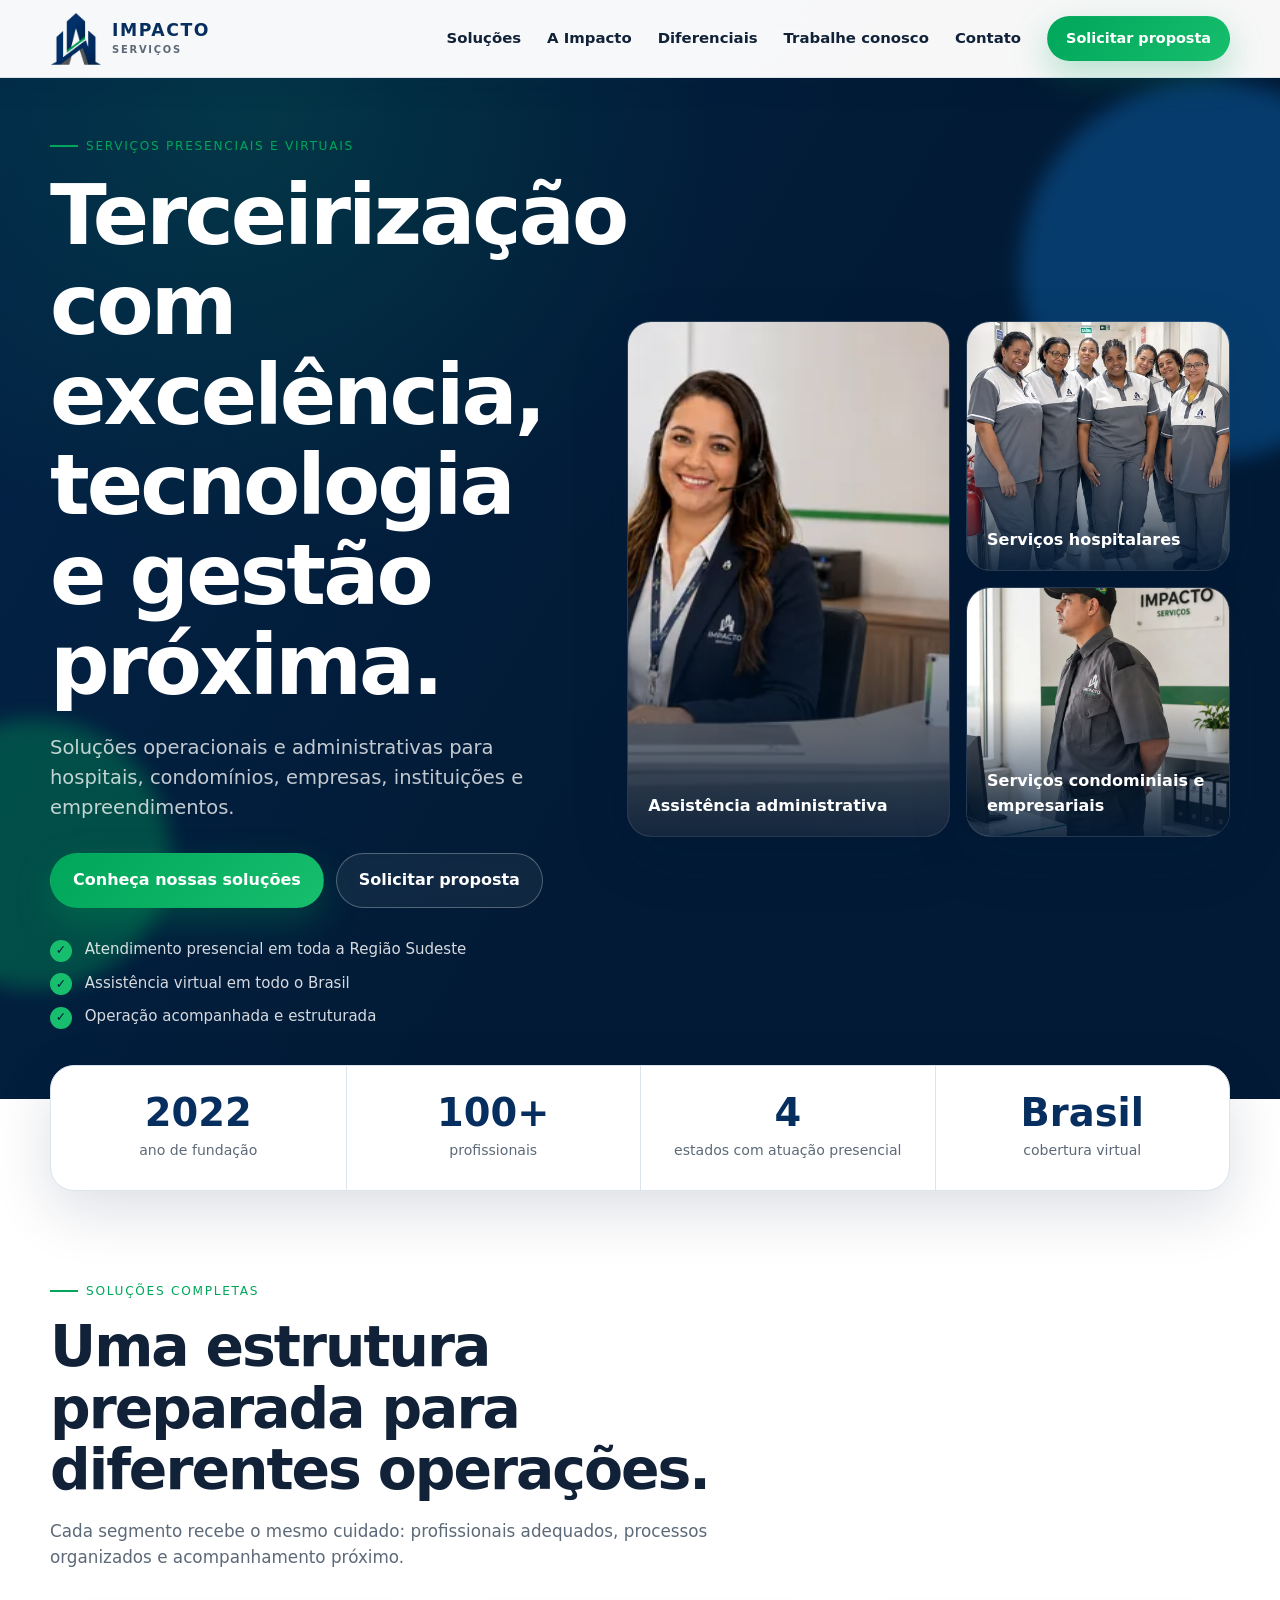
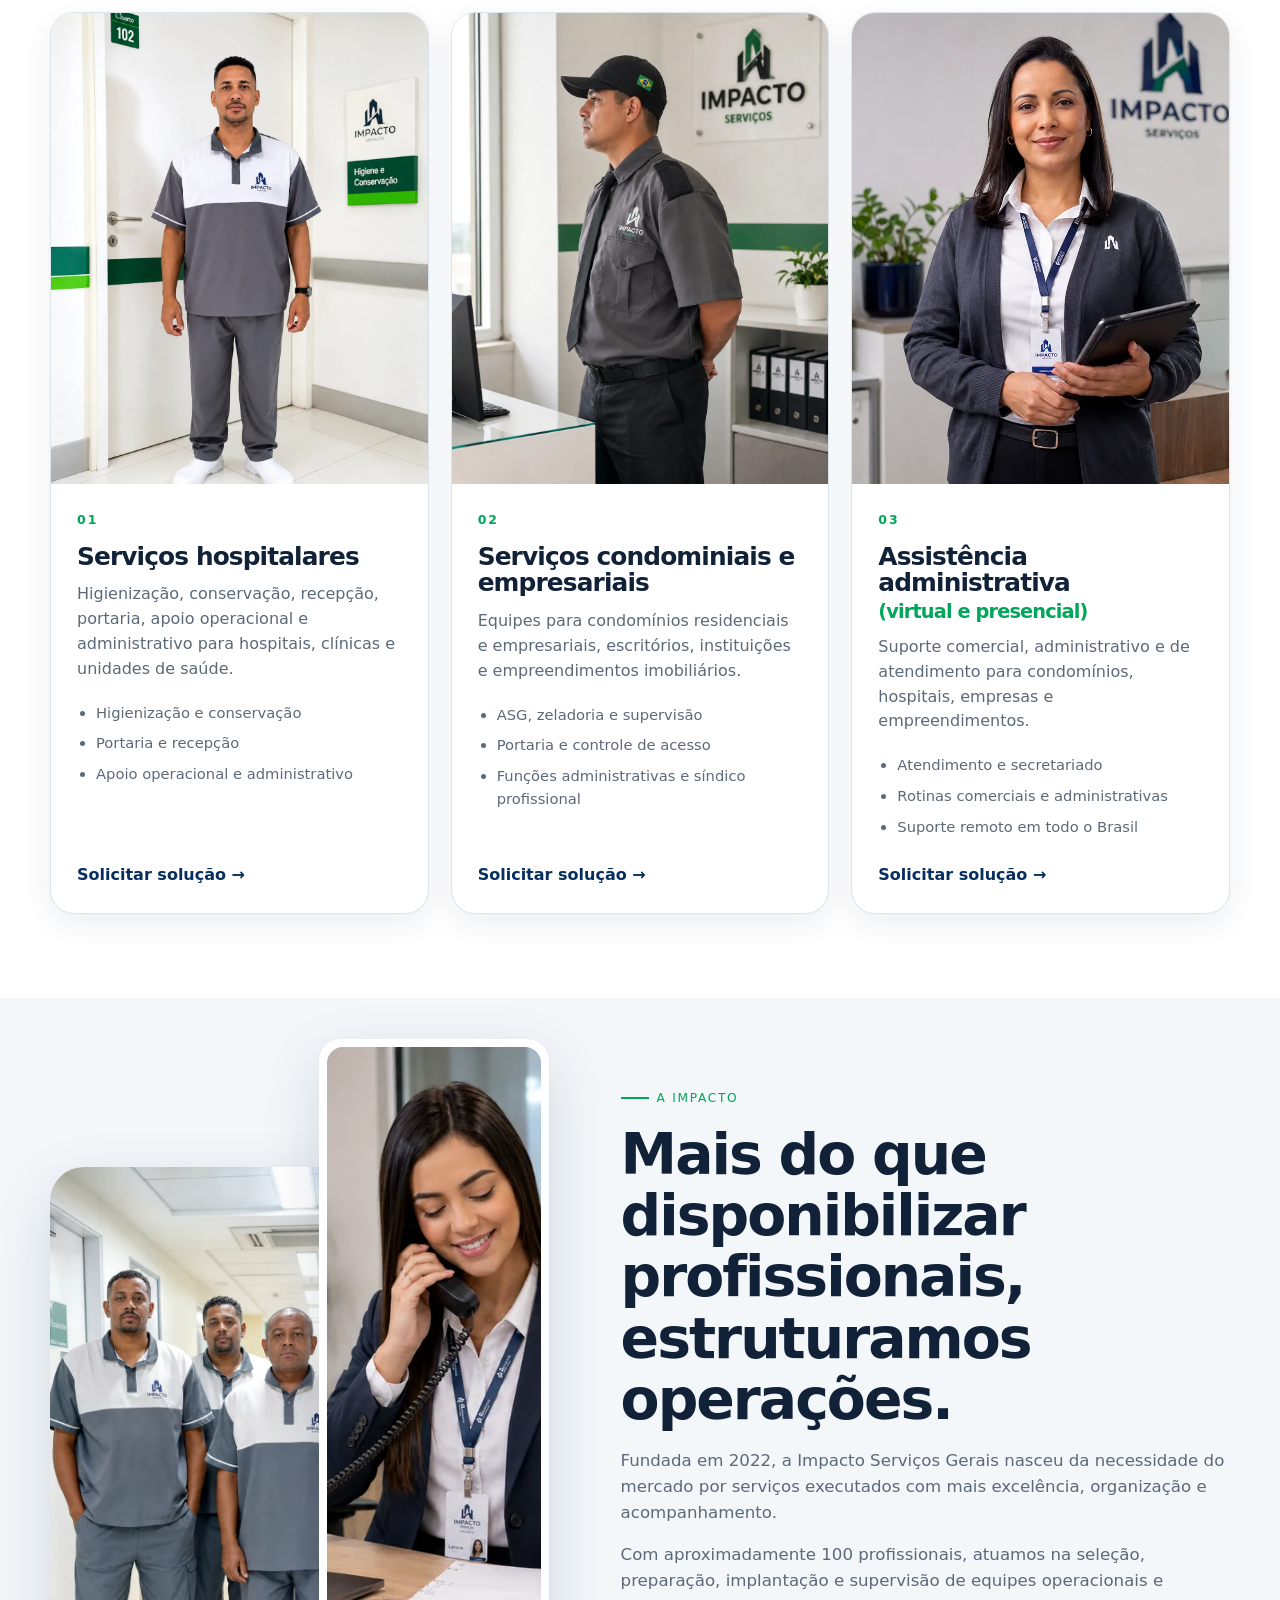
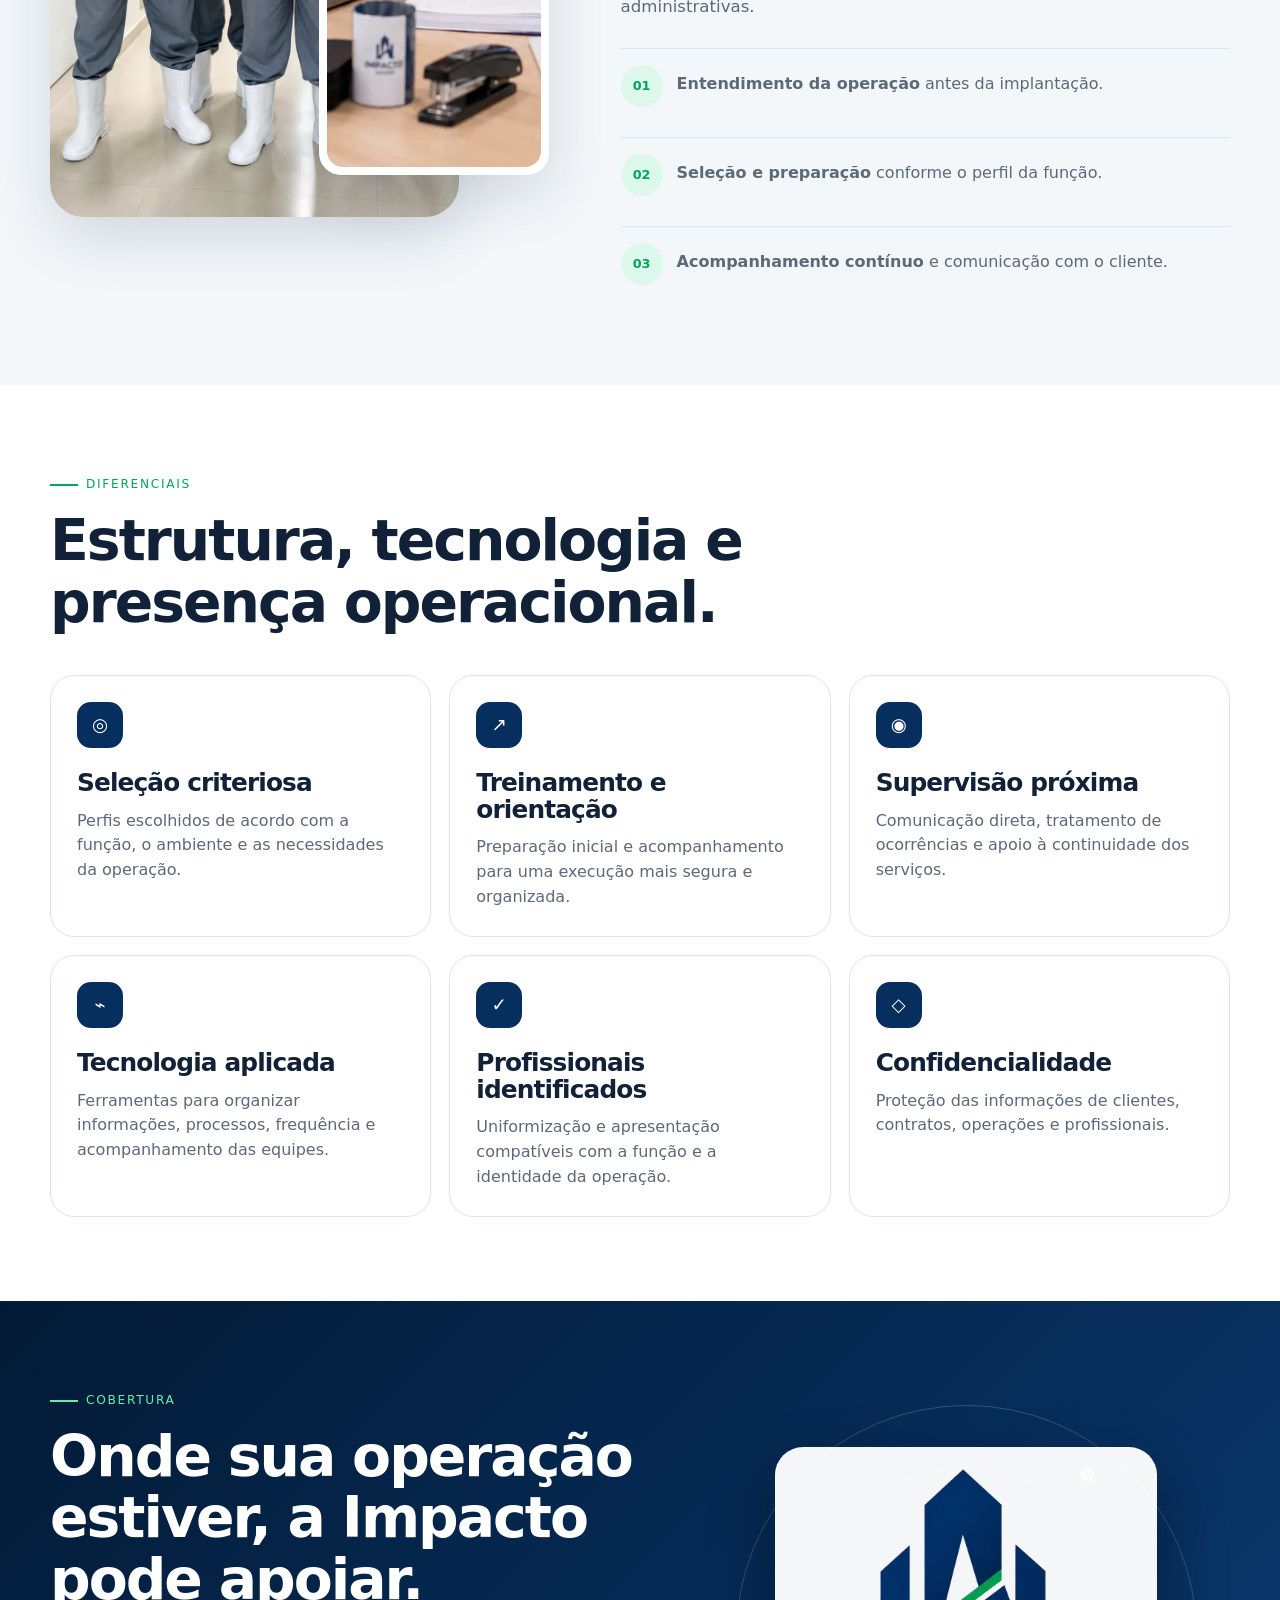
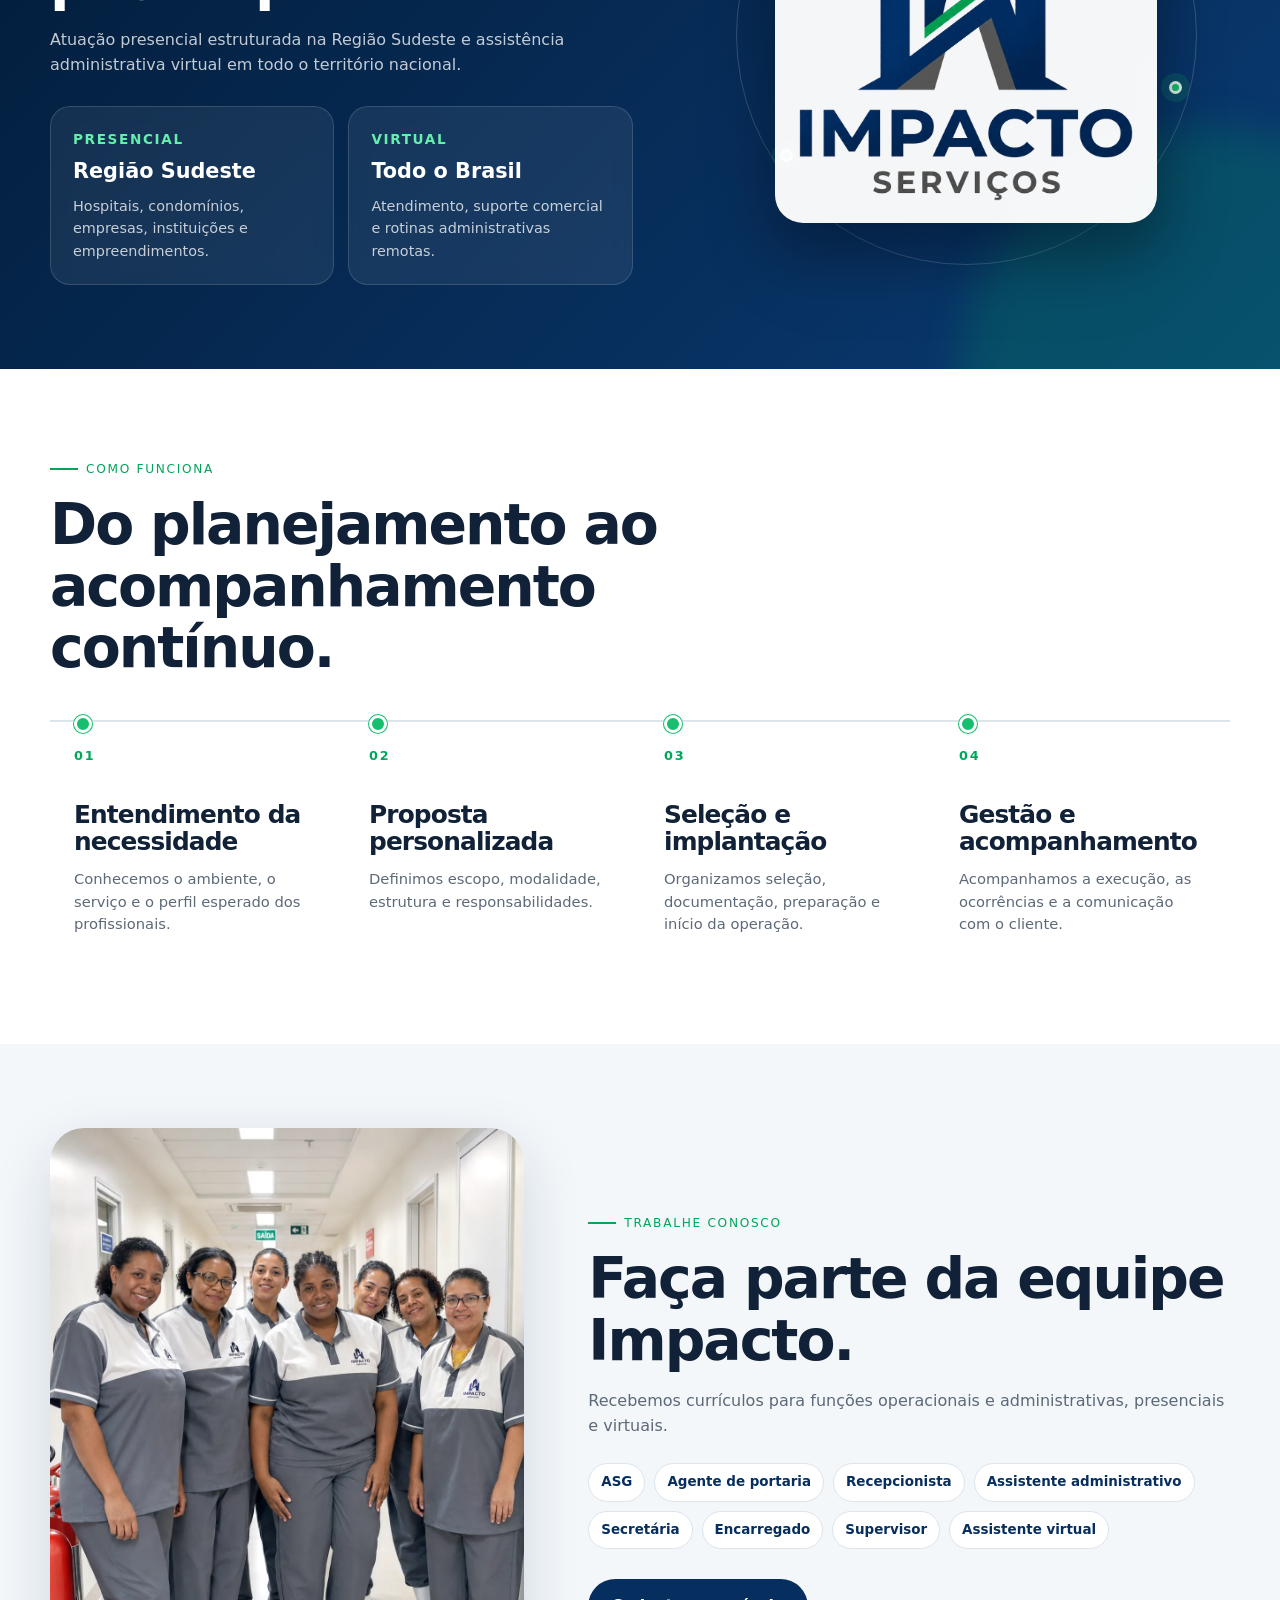
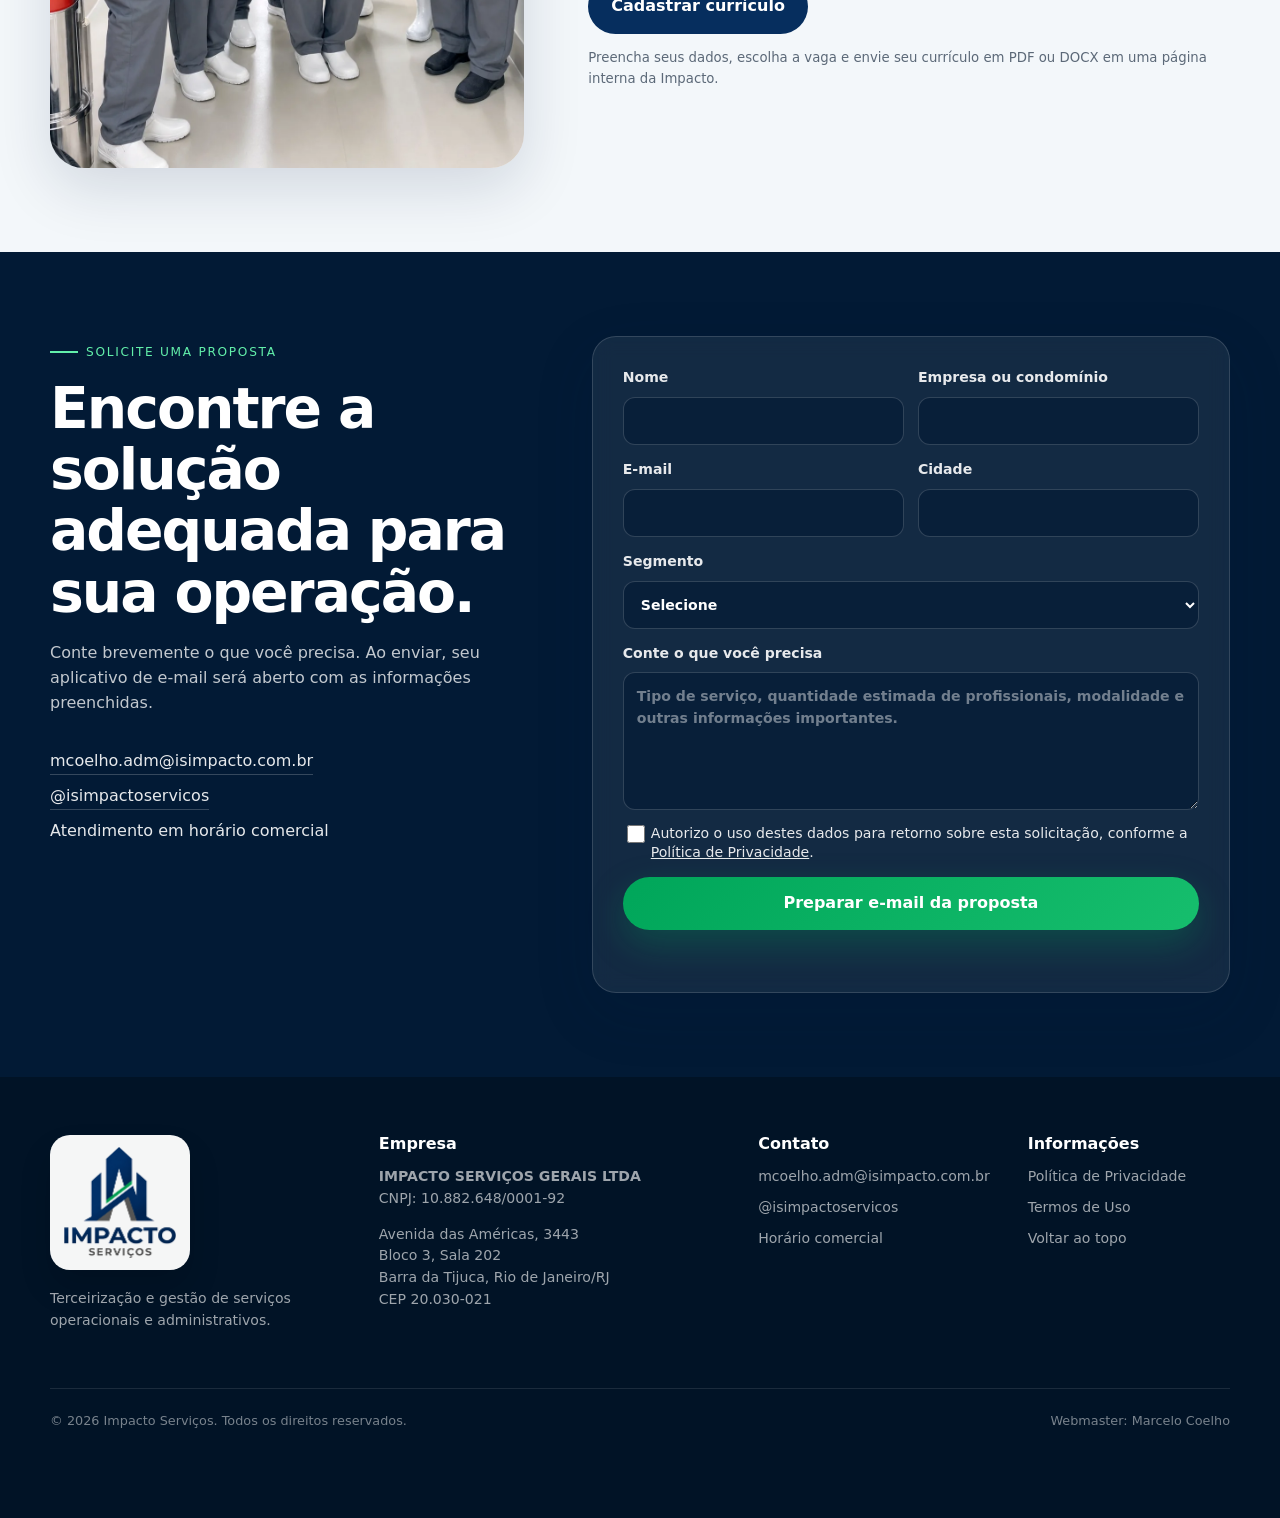
==== commit c968c893: "Add files via upload" ====
--- a/index.html
+++ b/index.html
@@ -38,7 +38,8 @@
   <header class="site-header" id="topo">
     <div class="container header-inner">
       <a class="brand" href="#topo" aria-label="Impacto Serviços, início">
-        <img src="assets/images/logo-impacto.webp" alt="Impacto Serviços" width="220" height="74" />
+        <img src="assets/images/logo-mark.webp" alt="" width="52" height="52" />
+        <span><strong>IMPACTO</strong><small>SERVIÇOS</small></span>
       </a>
 
       <button class="menu-toggle" type="button" aria-expanded="false" aria-controls="menu-principal" aria-label="Abrir menu">
--- a/styles.css
+++ b/styles.css
@@ -107,8 +107,11 @@
 }
 .site-header.scrolled { background: rgba(255,255,255,.97); border-color: var(--line); box-shadow: 0 8px 30px rgba(2,26,53,.08); backdrop-filter: blur(14px); }
 .header-inner { height: 100%; display: flex; align-items: center; justify-content: space-between; gap: 20px; }
-.brand { display: inline-flex; align-items: center; flex-shrink: 0; }
-.brand img { width: 220px; height: auto; object-fit: contain; }
+.brand { display: inline-flex; align-items: center; gap: 10px; flex-shrink: 0; color: var(--navy-900); }
+.brand img { width: 52px; height: 52px; object-fit: contain; flex: 0 0 auto; }
+.brand span { display: grid; line-height: 1; }
+.brand strong { color: var(--navy-900); font-size: 1.08rem; letter-spacing: .09em; }
+.brand small { margin-top: 5px; color: var(--muted); font-size: .62rem; font-weight: 700; letter-spacing: .18em; }
 .main-nav { display: flex; align-items: center; gap: 26px; color: var(--ink); font-size: .93rem; font-weight: 700; }
 .site-header.scrolled .main-nav { color: var(--ink); }
 .main-nav > a:not(.btn) { position: relative; }
@@ -299,7 +302,7 @@
   :root { --radius-md: 20px; --radius-lg: 26px; }
   body { padding-bottom: 68px; }
   .section { padding: 66px 0; }
-  .brand img { width: 180px; }
+  .brand img { width: 48px; height: 48px; }
   .hero { padding-bottom: 46px; }
   .hero-copy > p { font-size: 1rem; }
   .hero-actions { display: grid; grid-template-columns: 1fr; }
@@ -374,4 +377,4 @@
 .form-status.is-success { color: var(--green-600) !important; }
 .form-status.is-error { color: #d13f3f !important; }
 @media (max-width: 980px) { .job-page-grid { grid-template-columns: 1fr; } }
-@media (max-width: 640px) { .brand img { width: 160px; } .page-shell { padding: calc(var(--header-h) + 20px) 0 74px; } .job-side-card, .job-form-card { padding: 22px; } }+@media (max-width: 640px) { .brand img { width: 42px; height: 42px; } .brand strong { font-size: .92rem; } .brand small { font-size: .54rem; } .page-shell { padding: calc(var(--header-h) + 20px) 0 74px; } .job-side-card, .job-form-card { padding: 22px; } }
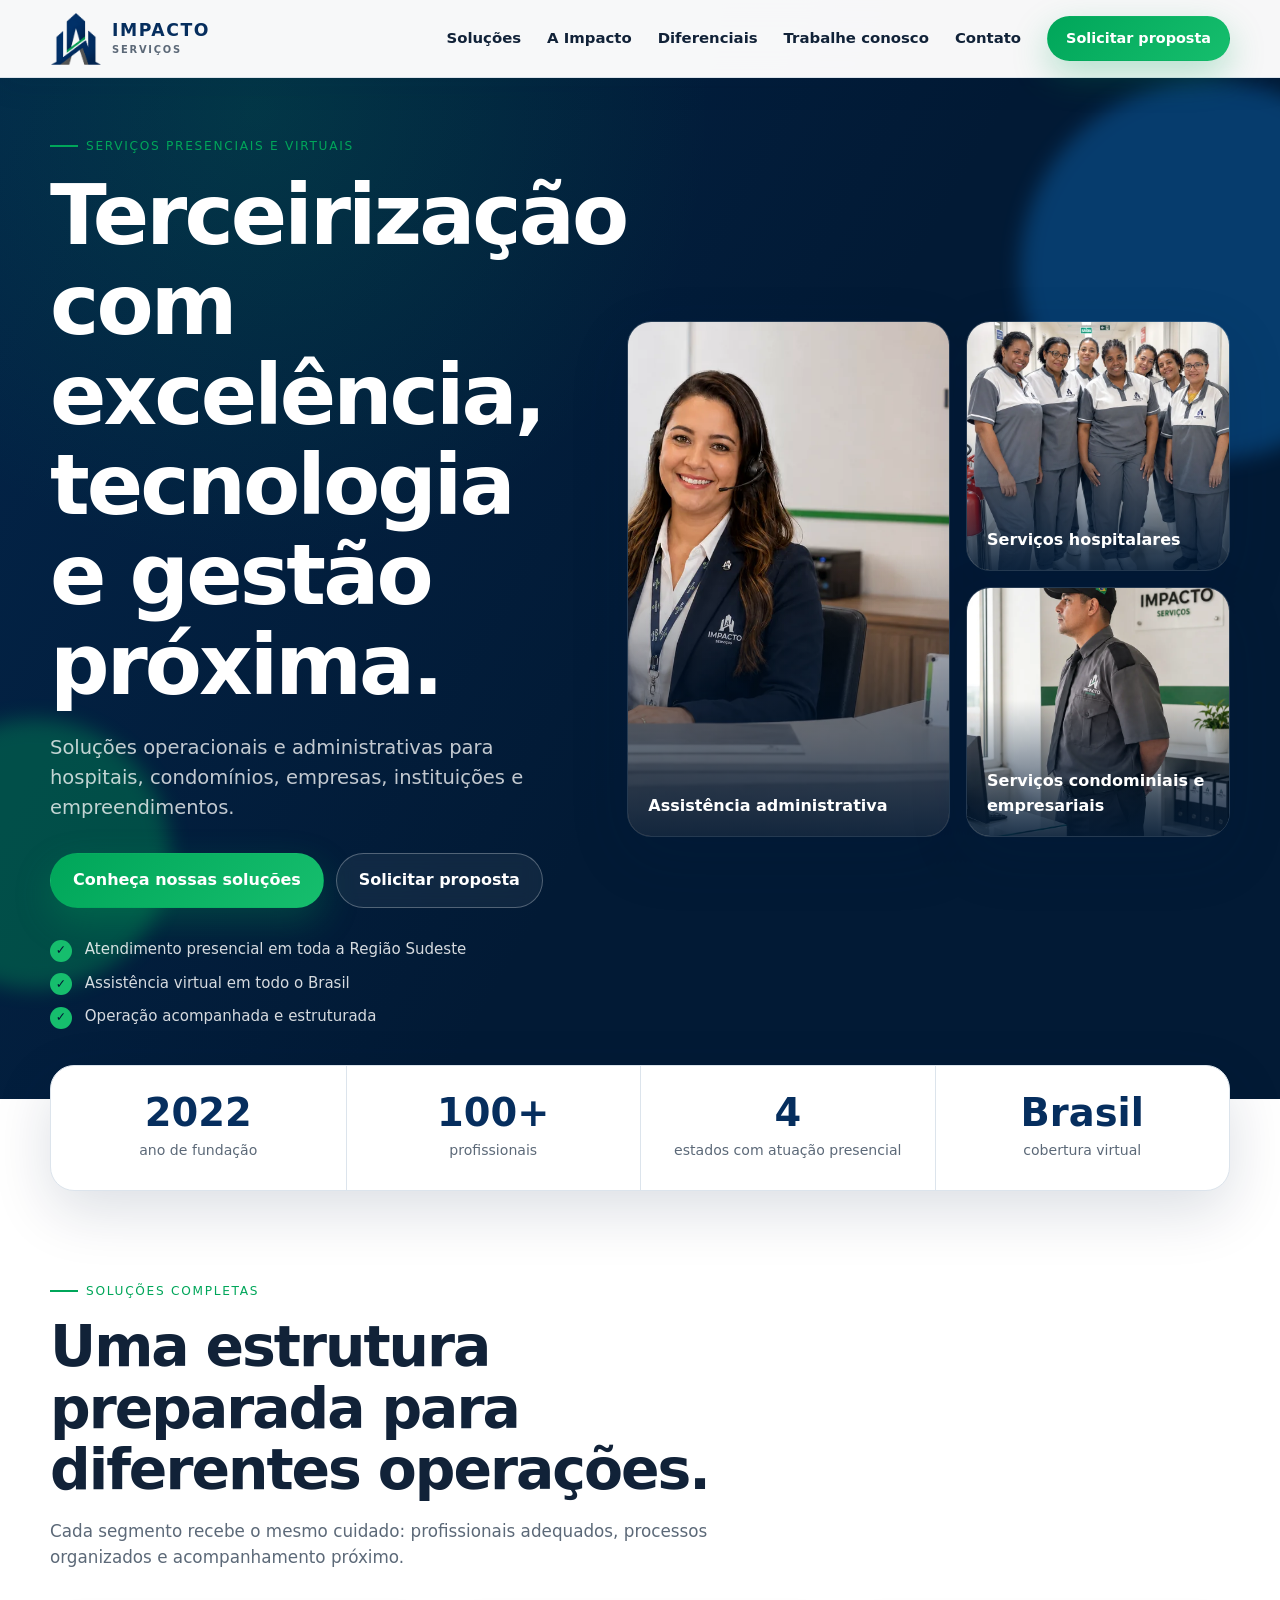
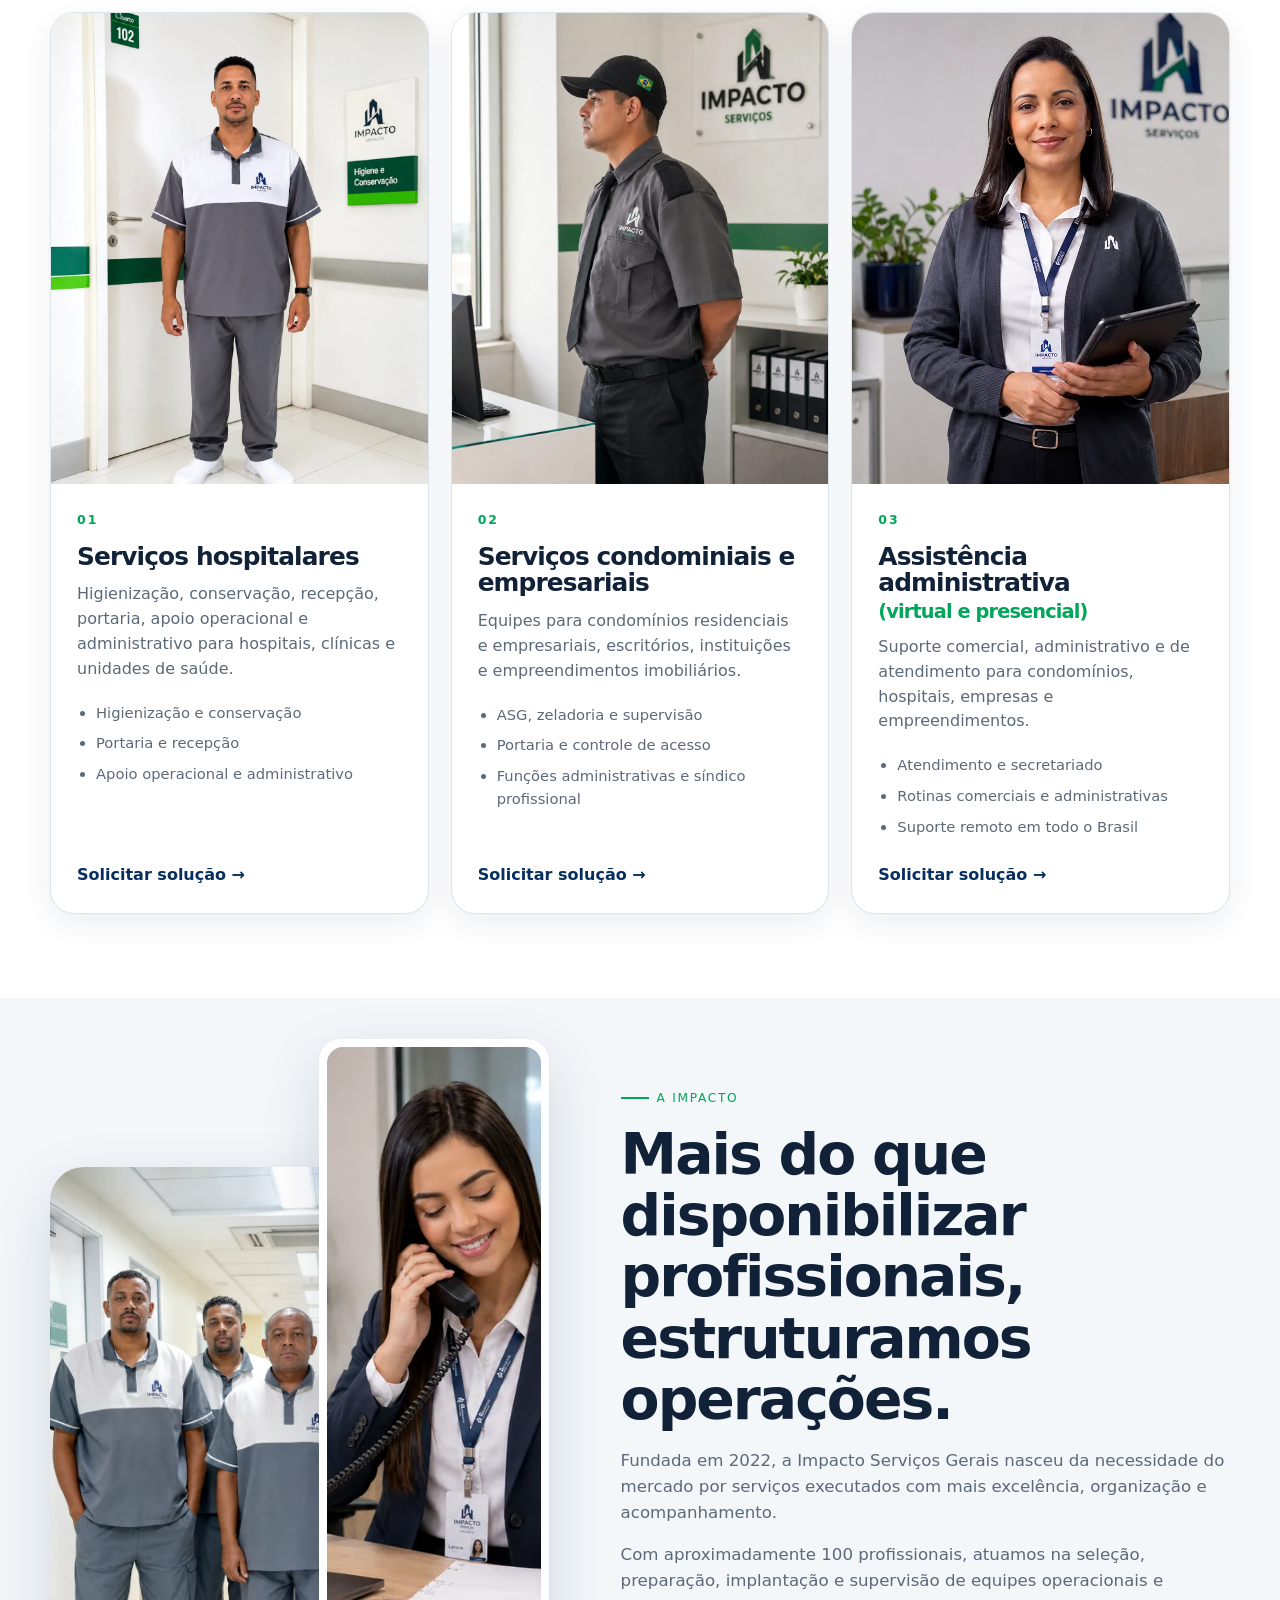
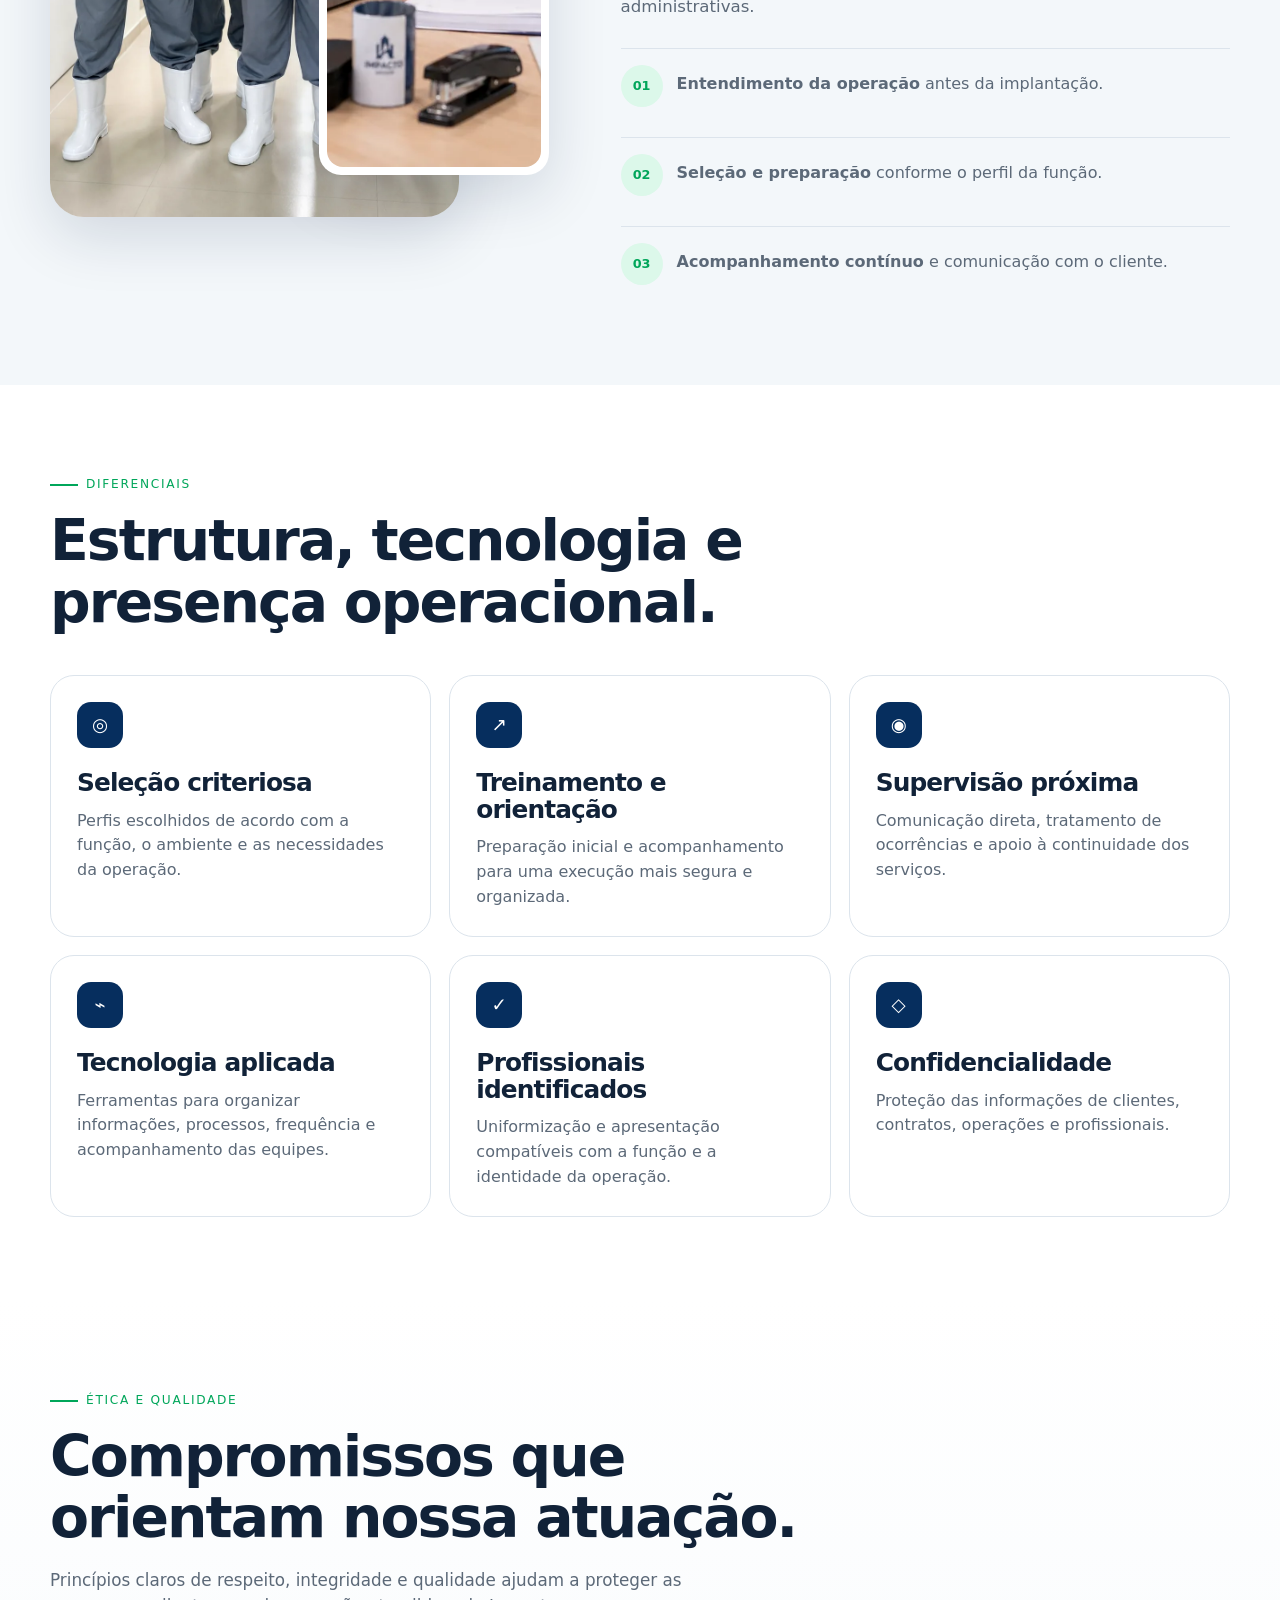
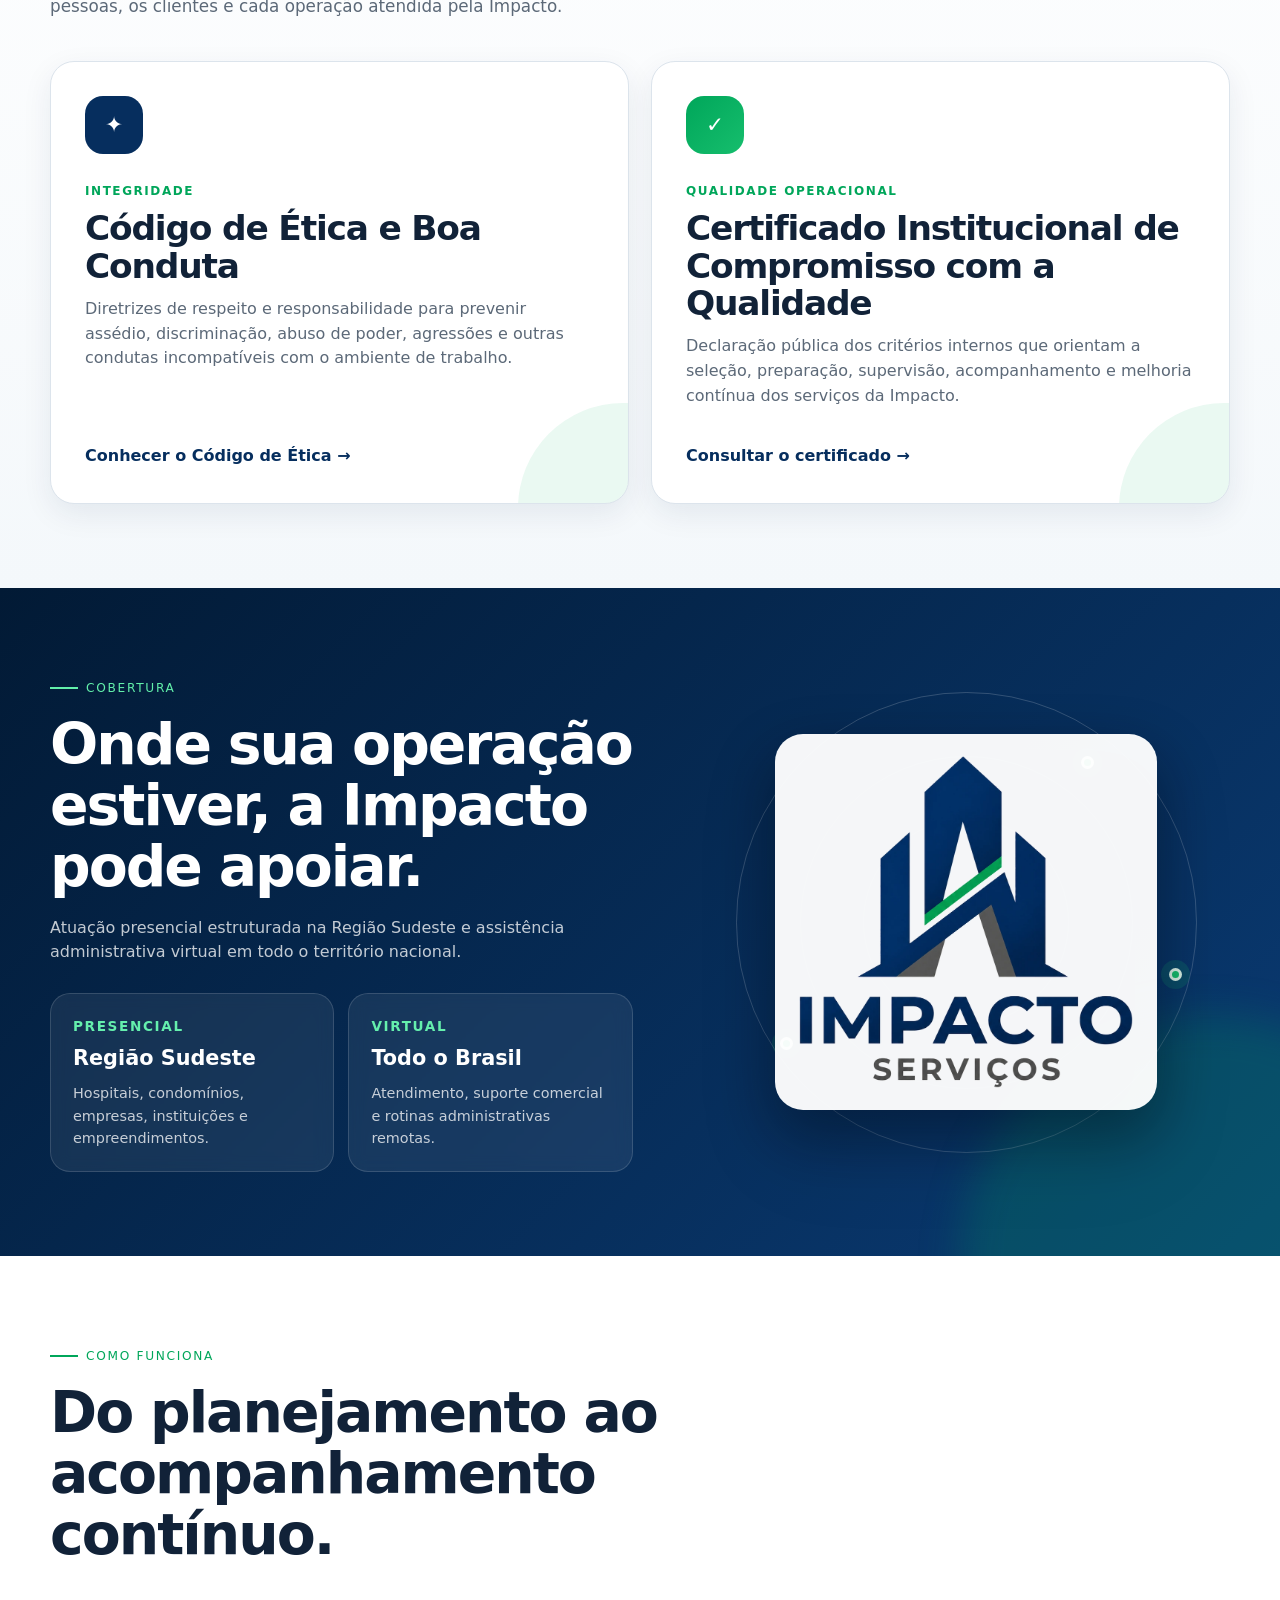
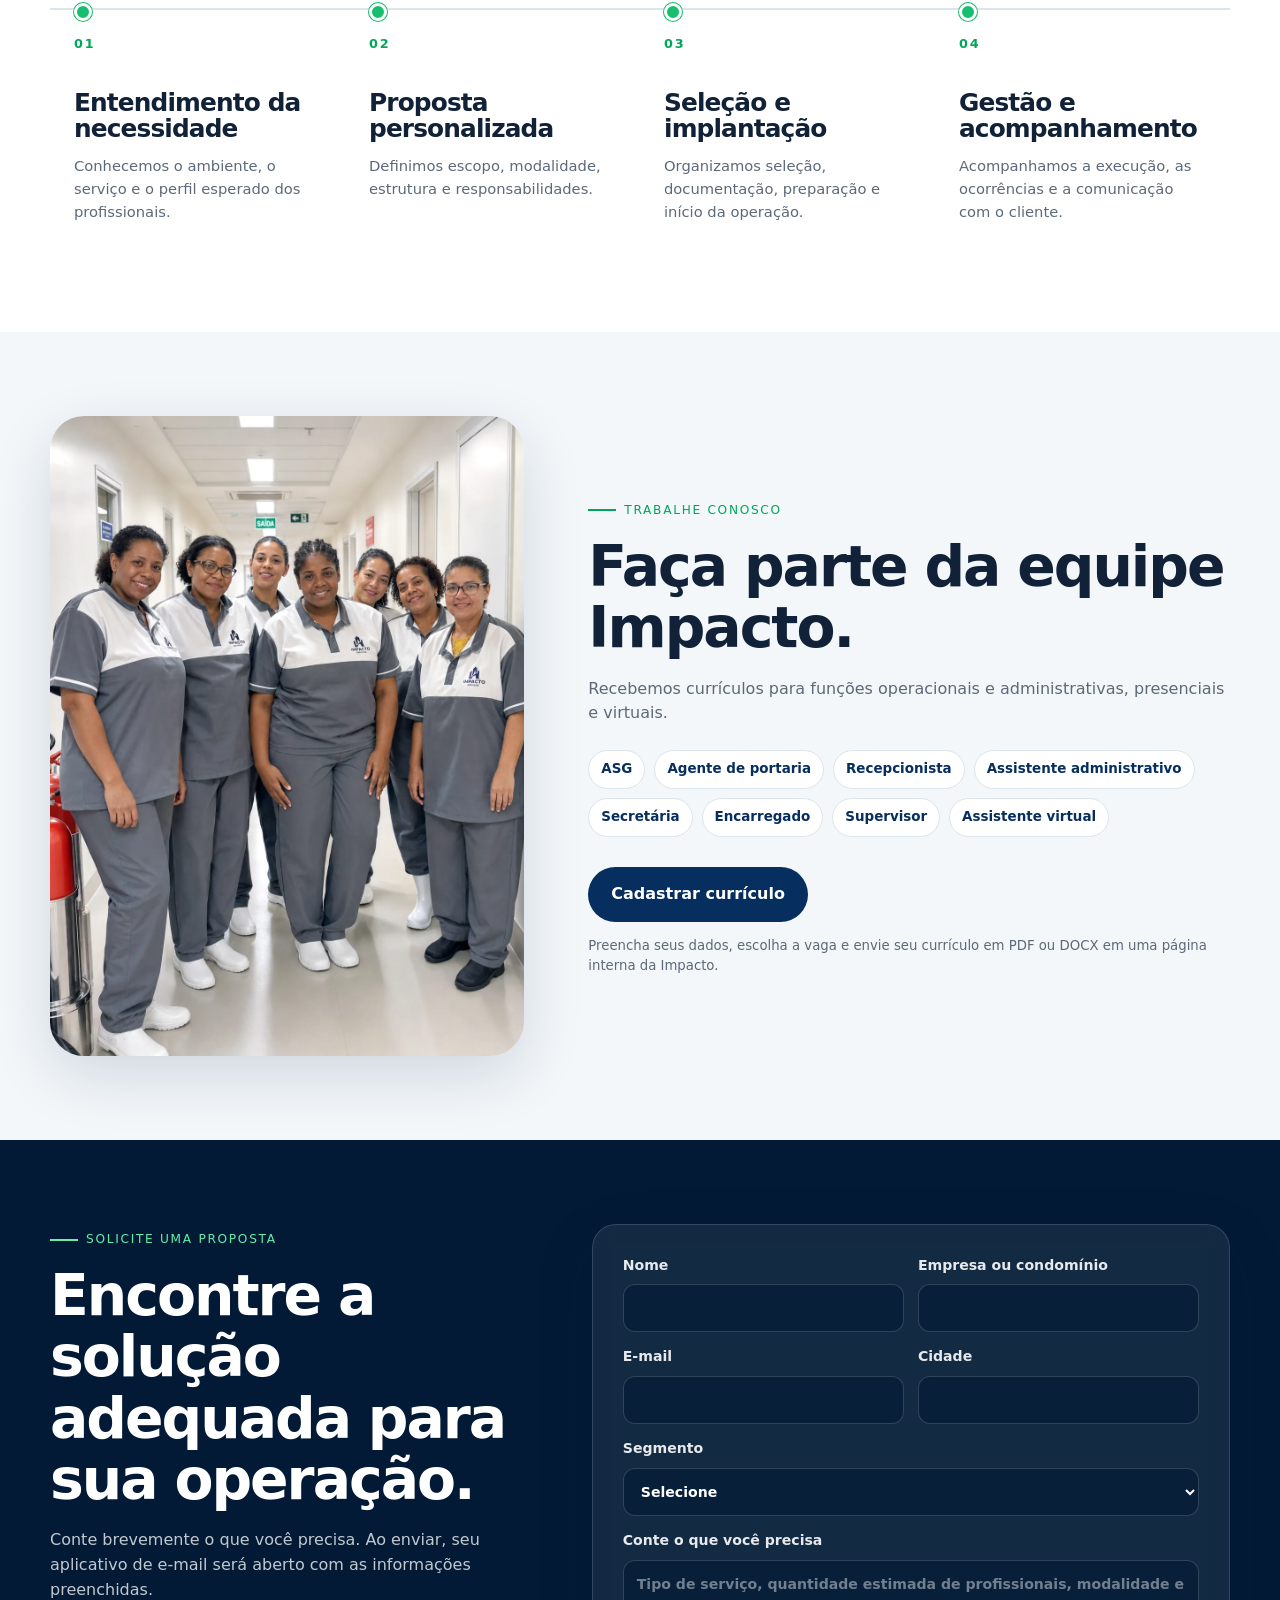
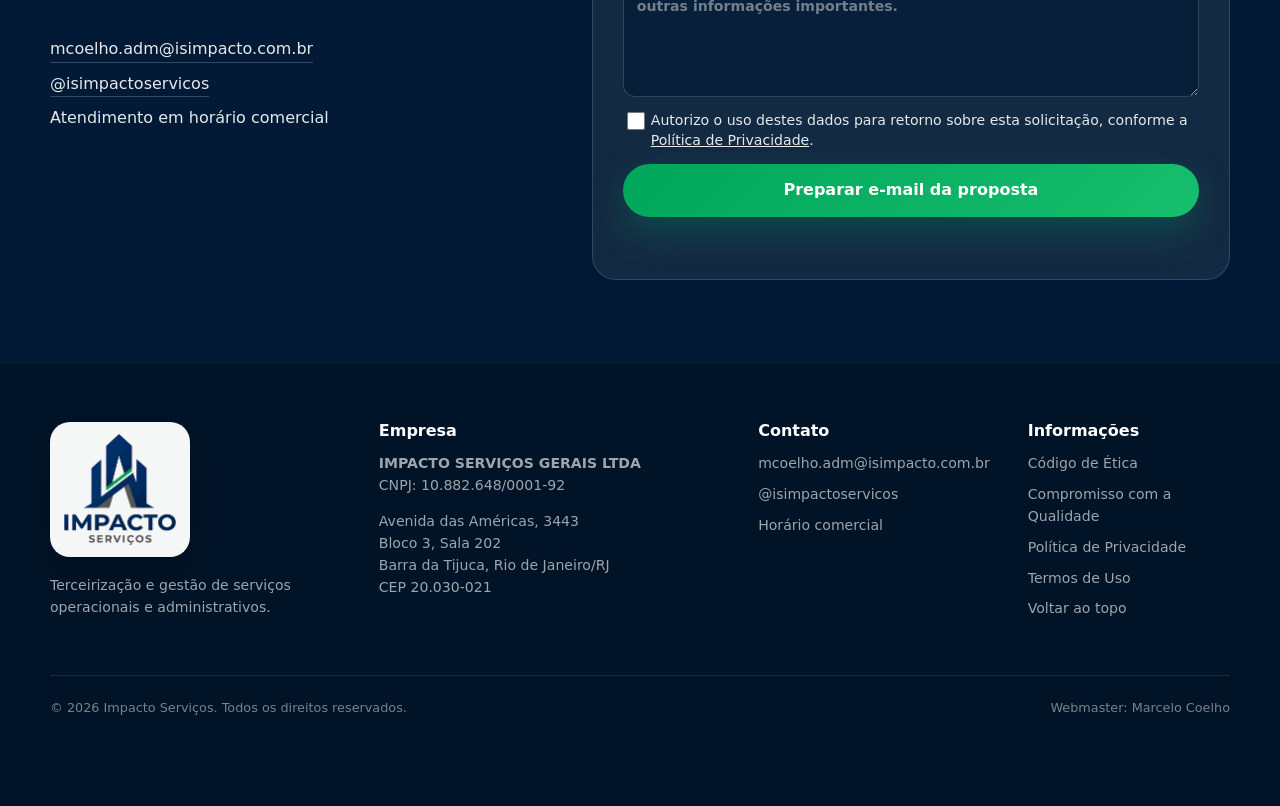
==== commit b69f6bbd: "Add files via upload" ====
--- a/index.html
+++ b/index.html
@@ -250,6 +250,34 @@
       </div>
     </section>
 
+    <section class="section governance-section" id="etica-qualidade">
+      <div class="container">
+        <div class="section-heading reveal">
+          <span class="eyebrow">Ética e qualidade</span>
+          <h2>Compromissos que orientam nossa atuação.</h2>
+          <p>Princípios claros de respeito, integridade e qualidade ajudam a proteger as pessoas, os clientes e cada operação atendida pela Impacto.</p>
+        </div>
+
+        <div class="governance-grid">
+          <article class="governance-card governance-ethics reveal">
+            <div class="governance-icon" aria-hidden="true">✦</div>
+            <span class="governance-label">Integridade</span>
+            <h3>Código de Ética e Boa Conduta</h3>
+            <p>Diretrizes de respeito e responsabilidade para prevenir assédio, discriminação, abuso de poder, agressões e outras condutas incompatíveis com o ambiente de trabalho.</p>
+            <a class="text-link" href="codigo-etica.html">Conhecer o Código de Ética <span aria-hidden="true">→</span></a>
+          </article>
+
+          <article class="governance-card governance-quality reveal">
+            <div class="governance-icon" aria-hidden="true">✓</div>
+            <span class="governance-label">Qualidade operacional</span>
+            <h3>Certificado Institucional de Compromisso com a Qualidade</h3>
+            <p>Declaração pública dos critérios internos que orientam a seleção, preparação, supervisão, acompanhamento e melhoria contínua dos serviços da Impacto.</p>
+            <a class="text-link" href="certificado-qualidade.html">Consultar o certificado <span aria-hidden="true">→</span></a>
+          </article>
+        </div>
+      </div>
+    </section>
+
     <section class="section coverage-section">
       <div class="container coverage-grid">
         <div class="coverage-copy reveal">
@@ -383,6 +411,8 @@
       </div>
       <div>
         <h2>Informações</h2>
+        <a href="codigo-etica.html">Código de Ética</a>
+        <a href="certificado-qualidade.html">Compromisso com a Qualidade</a>
         <a href="privacidade.html">Política de Privacidade</a>
         <a href="termos.html">Termos de Uso</a>
         <a href="#topo">Voltar ao topo</a>
--- a/styles.css
+++ b/styles.css
@@ -377,4 +377,224 @@
 .form-status.is-success { color: var(--green-600) !important; }
 .form-status.is-error { color: #d13f3f !important; }
 @media (max-width: 980px) { .job-page-grid { grid-template-columns: 1fr; } }
-@media (max-width: 640px) { .brand img { width: 42px; height: 42px; } .brand strong { font-size: .92rem; } .brand small { font-size: .54rem; } .page-shell { padding: calc(var(--header-h) + 20px) 0 74px; } .job-side-card, .job-form-card { padding: 22px; } }+@media (max-width: 640px) { .brand img { width: 42px; height: 42px; } .brand strong { font-size: .92rem; } .brand small { font-size: .54rem; } .page-shell { padding: calc(var(--header-h) + 20px) 0 74px; } .job-side-card, .job-form-card { padding: 22px; } }
+/* Ética e qualidade */
+.governance-section { background: linear-gradient(180deg, #ffffff 0%, #f4f8fb 100%); }
+.governance-grid { display: grid; grid-template-columns: repeat(2, minmax(0, 1fr)); gap: 22px; }
+.governance-card {
+  position: relative;
+  display: flex;
+  min-height: 390px;
+  flex-direction: column;
+  padding: 34px;
+  overflow: hidden;
+  border: 1px solid var(--line);
+  border-radius: var(--radius-md);
+  background: white;
+  box-shadow: var(--shadow-sm);
+  transition: transform .25s ease, border-color .25s ease, box-shadow .25s ease;
+}
+.governance-card::after {
+  content: "";
+  position: absolute;
+  width: 210px;
+  height: 210px;
+  right: -100px;
+  bottom: -110px;
+  border-radius: 50%;
+  background: rgba(22,190,109,.09);
+}
+.governance-card:hover { transform: translateY(-6px); border-color: rgba(0,166,90,.36); box-shadow: var(--shadow-md); }
+.governance-icon {
+  display: grid;
+  width: 58px;
+  height: 58px;
+  place-items: center;
+  margin-bottom: 28px;
+  border-radius: 18px;
+  color: white;
+  background: var(--navy-900);
+  font-size: 1.35rem;
+  font-weight: 800;
+}
+.governance-quality .governance-icon { background: linear-gradient(135deg, var(--green-600), var(--green-500)); }
+.governance-label { margin-bottom: 10px; color: var(--green-600); font-size: .75rem; font-weight: 600; letter-spacing: .13em; text-transform: uppercase; }
+.governance-card h3 { max-width: 520px; font-size: clamp(1.55rem, 3vw, 2.15rem); }
+.governance-card p { max-width: 620px; }
+.governance-card .text-link { position: relative; z-index: 1; margin-top: auto; padding-top: 20px; }
+
+/* Páginas institucionais */
+.document-hero {
+  position: relative;
+  padding: calc(var(--header-h) + 58px) 0 70px;
+  overflow: hidden;
+  color: white;
+  background: linear-gradient(135deg, var(--navy-950), var(--navy-800));
+}
+.document-hero::after {
+  content: "";
+  position: absolute;
+  width: 520px;
+  height: 520px;
+  right: -220px;
+  bottom: -300px;
+  border-radius: 50%;
+  background: rgba(22,190,109,.18);
+  filter: blur(10px);
+}
+.document-hero-grid { position: relative; z-index: 1; display: grid; grid-template-columns: 1.25fr .75fr; gap: 54px; align-items: center; }
+.document-hero h1 { max-width: 900px; font-size: clamp(2.55rem, 6vw, 4.8rem); }
+.document-hero p { max-width: 760px; color: rgba(255,255,255,.78); font-size: 1.08rem; }
+.document-hero .back-link { color: rgba(255,255,255,.78); }
+.document-hero .back-link:hover { color: #79f0b4; }
+.document-emblem {
+  display: grid;
+  min-height: 310px;
+  place-items: center;
+  align-content: center;
+  gap: 18px;
+  border: 1px solid rgba(255,255,255,.14);
+  border-radius: var(--radius-lg);
+  background: rgba(255,255,255,.07);
+  box-shadow: var(--shadow-md);
+  backdrop-filter: blur(10px);
+}
+.document-emblem img { width: 150px; filter: drop-shadow(0 20px 24px rgba(0,0,0,.23)); }
+.document-emblem span { color: rgba(255,255,255,.82); font-size: .82rem; font-weight: 600; letter-spacing: .14em; text-transform: uppercase; }
+.document-section { background: var(--soft); }
+.narrow-container { max-width: 1040px; }
+.document-intro { max-width: 780px; margin-bottom: 42px; }
+.document-kicker { display: block; margin-bottom: 12px; color: var(--green-600); font-size: .76rem; font-weight: 600; letter-spacing: .13em; text-transform: uppercase; }
+.ethics-grid { display: grid; grid-template-columns: repeat(2, minmax(0, 1fr)); gap: 16px; }
+.ethics-item {
+  display: grid;
+  grid-template-columns: 50px 1fr;
+  column-gap: 16px;
+  padding: 24px;
+  border: 1px solid var(--line);
+  border-radius: 20px;
+  background: white;
+  box-shadow: 0 8px 24px rgba(4,39,78,.05);
+}
+.ethics-item > span {
+  grid-row: 1 / span 2;
+  display: grid;
+  width: 44px;
+  height: 44px;
+  place-items: center;
+  border-radius: 50%;
+  color: var(--green-600);
+  background: var(--green-100);
+  font-size: .78rem;
+  font-weight: 800;
+}
+.ethics-item h3 { margin-top: 7px; font-size: 1.12rem; letter-spacing: -.02em; }
+.ethics-item p { grid-column: 2; margin-bottom: 0; font-size: .91rem; }
+.ethics-statement {
+  display: grid;
+  grid-template-columns: 84px 1fr;
+  gap: 24px;
+  align-items: center;
+  margin-top: 34px;
+  padding: 34px;
+  border-radius: var(--radius-md);
+  color: white;
+  background: linear-gradient(135deg, var(--navy-950), var(--navy-800));
+  box-shadow: var(--shadow-md);
+}
+.statement-mark { color: var(--green-500); font-family: Georgia, serif; font-size: 6rem; line-height: .7; }
+.ethics-statement h2 { font-size: clamp(1.6rem, 3.5vw, 2.45rem); }
+.ethics-statement p { margin-bottom: 0; color: rgba(255,255,255,.76); }
+.document-actions { display: flex; flex-wrap: wrap; gap: 12px; margin-top: 34px; }
+
+/* Certificado institucional */
+.quality-seal {
+  display: grid;
+  width: 260px;
+  height: 260px;
+  place-items: center;
+  justify-self: center;
+  border: 1px solid rgba(255,255,255,.16);
+  border-radius: 50%;
+  background: rgba(255,255,255,.06);
+  box-shadow: 0 30px 60px rgba(0,0,0,.2);
+}
+.quality-seal-inner {
+  display: grid;
+  width: 196px;
+  height: 196px;
+  place-items: center;
+  align-content: center;
+  border: 2px solid rgba(101,239,173,.75);
+  border-radius: 50%;
+  color: white;
+  background: radial-gradient(circle, rgba(22,190,109,.18), transparent 68%);
+}
+.quality-seal-inner span { display: grid; width: 52px; height: 52px; place-items: center; margin-bottom: 10px; border-radius: 50%; color: var(--navy-950); background: var(--green-500); font-size: 1.35rem; font-weight: 900; }
+.quality-seal-inner strong { font-size: .88rem; letter-spacing: .15em; }
+.quality-seal-inner small { margin-top: 5px; color: rgba(255,255,255,.65); font-size: .64rem; letter-spacing: .18em; }
+.certificate-section { background: var(--soft); }
+.certificate-layout { display: grid; grid-template-columns: minmax(0, 1.15fr) minmax(330px, .85fr); gap: 34px; align-items: start; }
+.certificate-card { padding: 14px; border-radius: 30px; background: linear-gradient(135deg, var(--navy-900), var(--green-600)); box-shadow: var(--shadow-md); }
+.certificate-border { padding: 42px; border: 1px solid rgba(6,46,94,.18); border-radius: 22px; background: #fff; }
+.certificate-header { display: flex; align-items: flex-start; justify-content: space-between; gap: 20px; }
+.certificate-header img { width: 170px; height: 100px; object-fit: contain; }
+.certificate-number { display: grid; justify-items: end; gap: 3px; color: var(--muted); font-size: .75rem; text-transform: uppercase; letter-spacing: .1em; }
+.certificate-number strong { color: var(--navy-900); font-size: .86rem; }
+.certificate-title { margin: 22px 0 24px; text-align: center; }
+.certificate-title > span { color: var(--green-600); font-size: .78rem; font-weight: 600; letter-spacing: .16em; text-transform: uppercase; }
+.certificate-title h2 { margin-top: 8px; color: var(--navy-900); font-family: Georgia, "Times New Roman", serif; font-size: clamp(2.2rem, 5vw, 3.75rem); font-weight: 500; letter-spacing: -.025em; }
+.certificate-lead, .certificate-text { color: #394b5f; font-family: Georgia, "Times New Roman", serif; font-size: 1.02rem; line-height: 1.75; text-align: center; }
+.certificate-pillars { display: flex; flex-wrap: wrap; justify-content: center; gap: 8px; margin: 28px 0; }
+.certificate-pillars span { padding: 8px 11px; border: 1px solid #d8e6df; border-radius: 999px; color: #284b3b; background: #f0fbf5; font-size: .76rem; font-weight: 650; }
+.certificate-meta { display: grid; grid-template-columns: repeat(3, 1fr); gap: 12px; margin-top: 30px; padding-top: 22px; border-top: 1px solid var(--line); }
+.certificate-meta div { display: grid; gap: 4px; text-align: center; }
+.certificate-meta span { color: var(--muted); font-size: .68rem; letter-spacing: .1em; text-transform: uppercase; }
+.certificate-meta strong { color: var(--navy-900); font-size: .82rem; }
+.status-active { color: var(--green-600) !important; }
+.certificate-signature { display: grid; justify-items: center; margin-top: 42px; text-align: center; }
+.signature-line { width: 240px; margin-bottom: 9px; border-top: 1px solid #8290a0; }
+.certificate-signature strong { color: var(--navy-900); }
+.certificate-signature span { margin-top: 3px; color: var(--muted); font-size: .76rem; }
+.certificate-explainer { padding: 30px; border: 1px solid var(--line); border-radius: var(--radius-md); background: white; box-shadow: var(--shadow-sm); }
+.certificate-explainer h2 { font-size: clamp(1.85rem, 3.5vw, 2.75rem); }
+.quality-principles { display: grid; gap: 2px; margin-top: 26px; }
+.quality-principles article { display: grid; grid-template-columns: 42px 1fr; gap: 14px; padding: 18px 0; border-top: 1px solid var(--line); }
+.quality-principles article > span { display: grid; width: 38px; height: 38px; place-items: center; border-radius: 50%; color: var(--green-600); background: var(--green-100); font-size: .75rem; font-weight: 800; }
+.quality-principles h3 { margin: 4px 0 6px; font-size: 1rem; }
+.quality-principles p { margin: 0; font-size: .88rem; }
+.certificate-disclaimer { margin-top: 24px; padding: 20px; border-left: 4px solid var(--green-500); border-radius: 0 14px 14px 0; background: #f3f8fb; }
+.certificate-disclaimer strong { display: block; margin-bottom: 7px; color: var(--navy-900); }
+.certificate-disclaimer p { margin: 0; font-size: .83rem; }
+
+@media (max-width: 980px) {
+  .governance-grid, .document-hero-grid, .certificate-layout { grid-template-columns: 1fr; }
+  .document-emblem { min-height: 240px; }
+  .quality-seal { width: 220px; height: 220px; }
+  .quality-seal-inner { width: 168px; height: 168px; }
+}
+
+@media (max-width: 640px) {
+  .governance-card { min-height: auto; padding: 26px; }
+  .document-hero { padding: calc(var(--header-h) + 38px) 0 52px; }
+  .document-emblem { min-height: 210px; }
+  .document-emblem img { width: 112px; }
+  .ethics-grid { grid-template-columns: 1fr; }
+  .ethics-item { grid-template-columns: 44px 1fr; padding: 20px; }
+  .ethics-statement { grid-template-columns: 1fr; padding: 26px; }
+  .statement-mark { font-size: 4.5rem; }
+  .document-actions { display: grid; grid-template-columns: 1fr; }
+  .document-actions .btn { width: 100%; }
+  .quality-seal { width: 190px; height: 190px; }
+  .quality-seal-inner { width: 146px; height: 146px; }
+  .certificate-card { padding: 8px; border-radius: 22px; }
+  .certificate-border { padding: 24px 18px; border-radius: 16px; }
+  .certificate-header { align-items: center; }
+  .certificate-header img { width: 126px; height: 78px; }
+  .certificate-number { font-size: .62rem; }
+  .certificate-number strong { font-size: .72rem; }
+  .certificate-meta { grid-template-columns: 1fr; gap: 14px; }
+  .certificate-title h2 { font-size: 2.25rem; }
+  .certificate-lead, .certificate-text { font-size: .94rem; }
+  .certificate-explainer { padding: 24px; }
+}
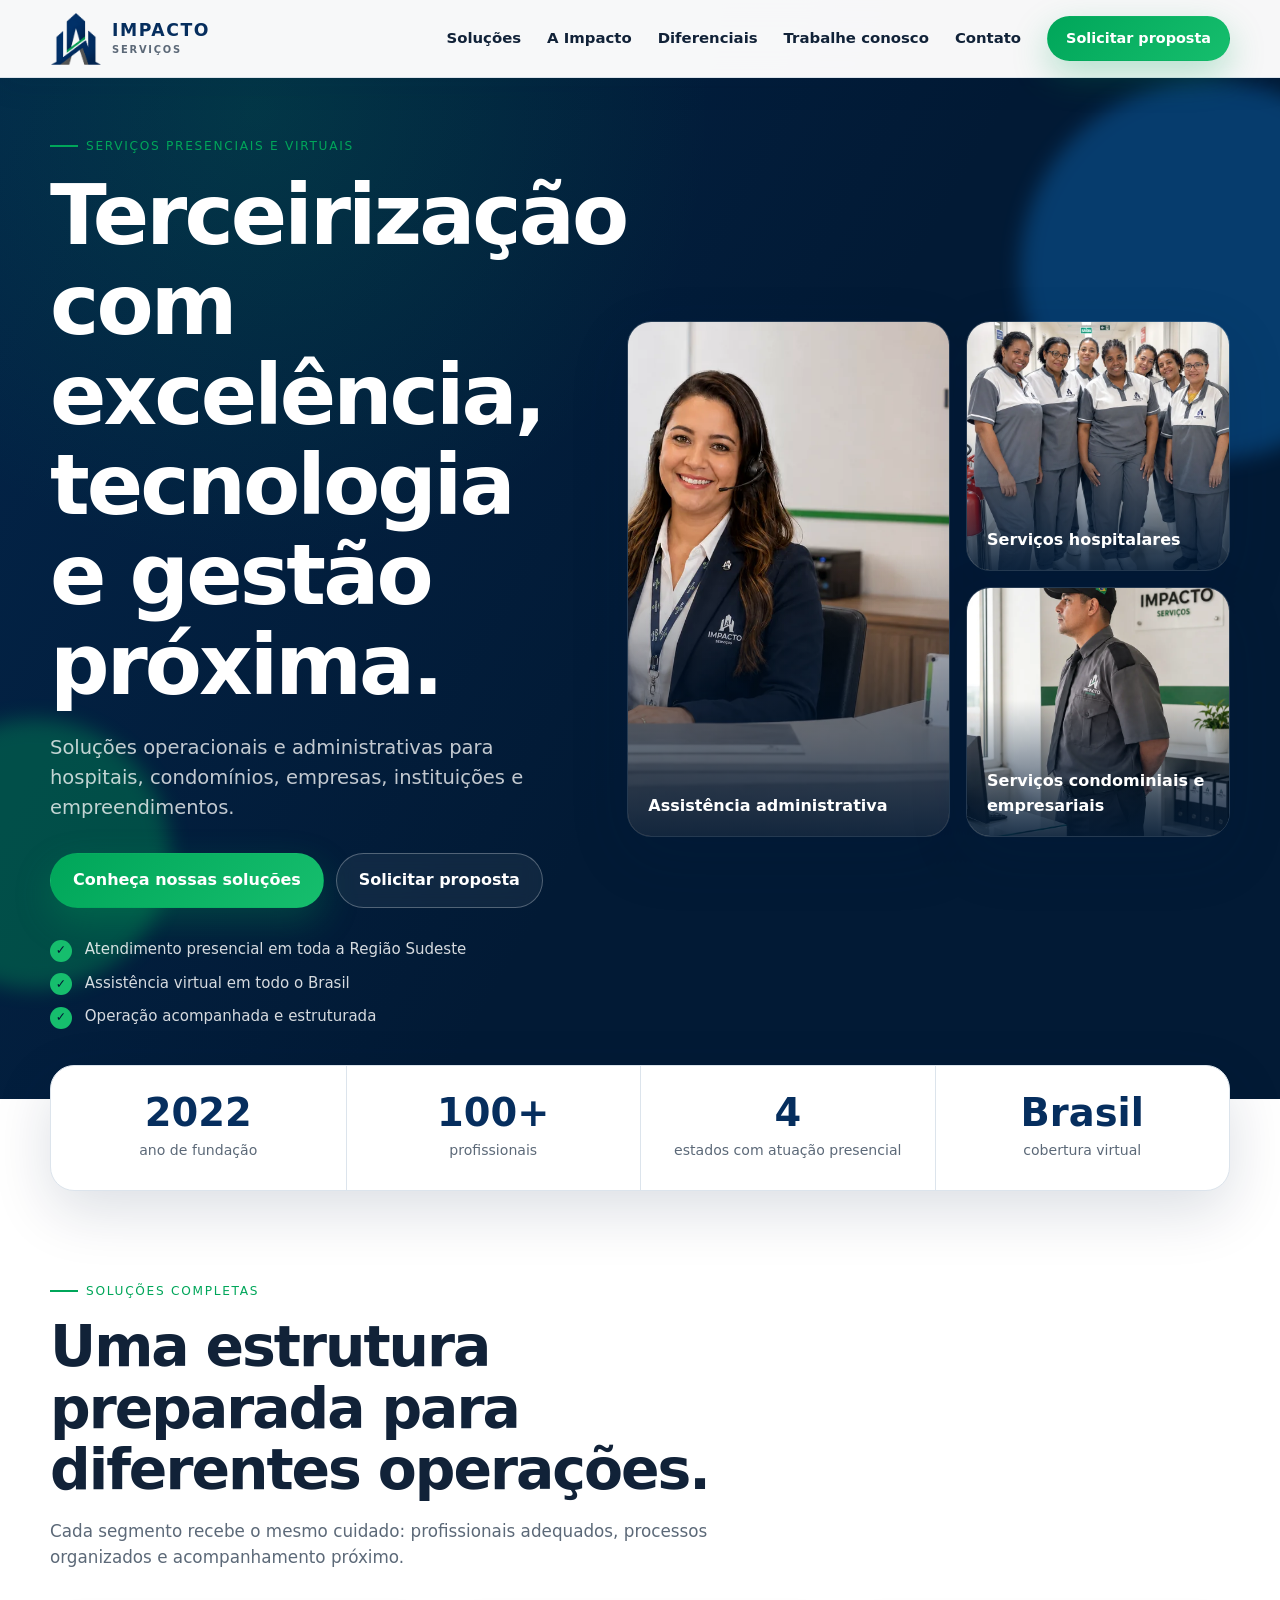
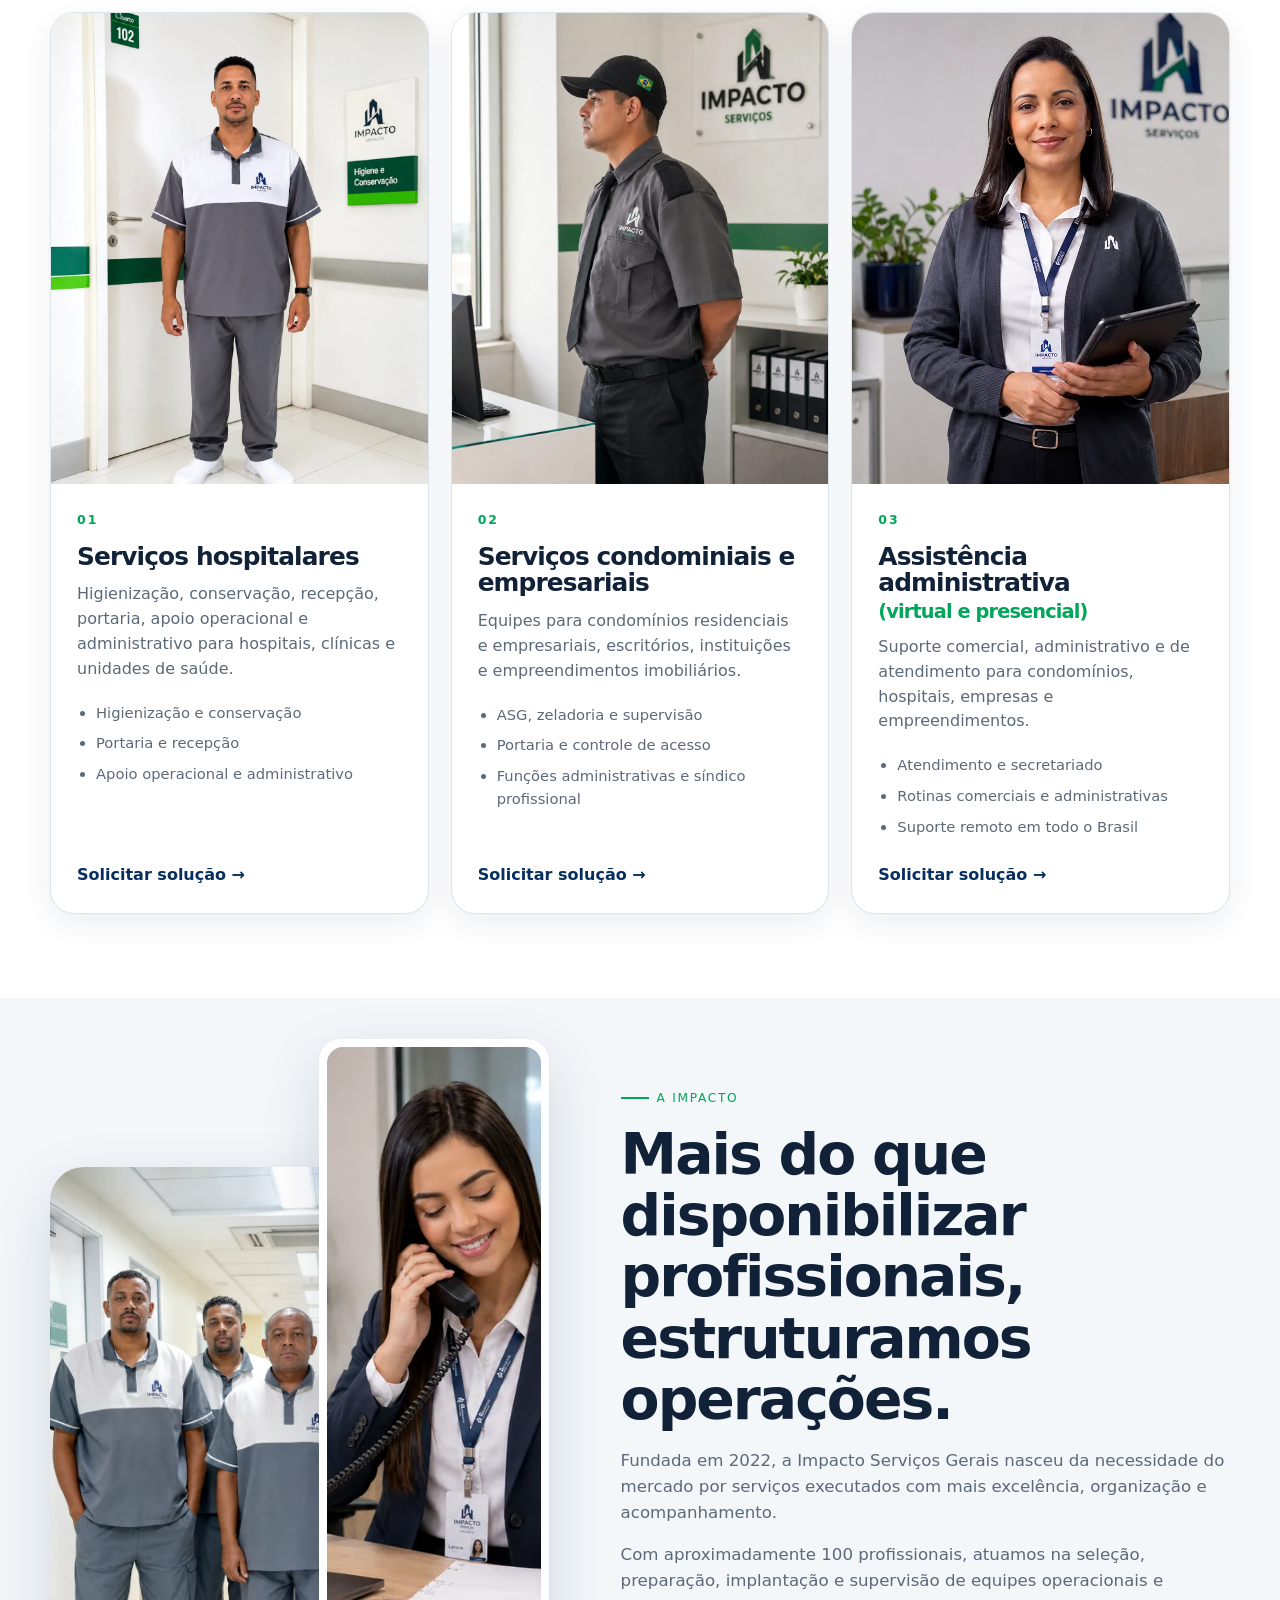
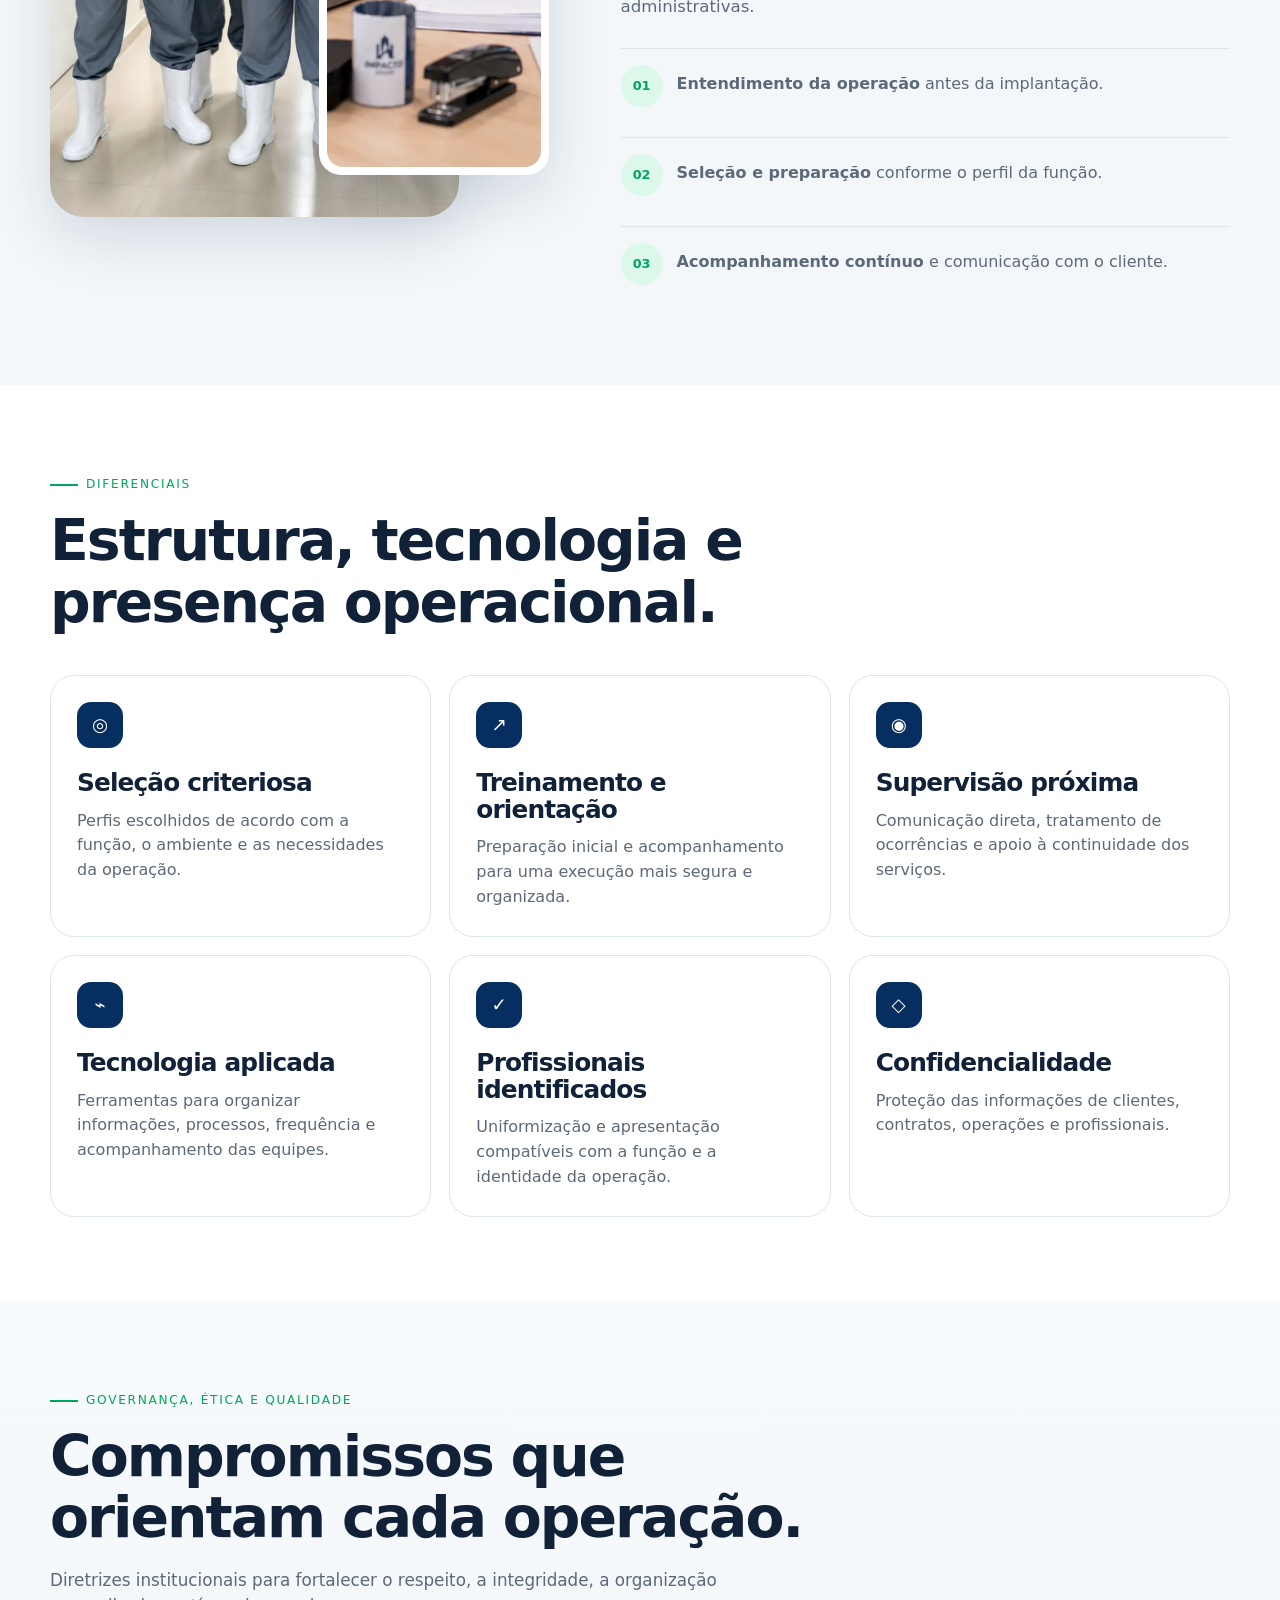
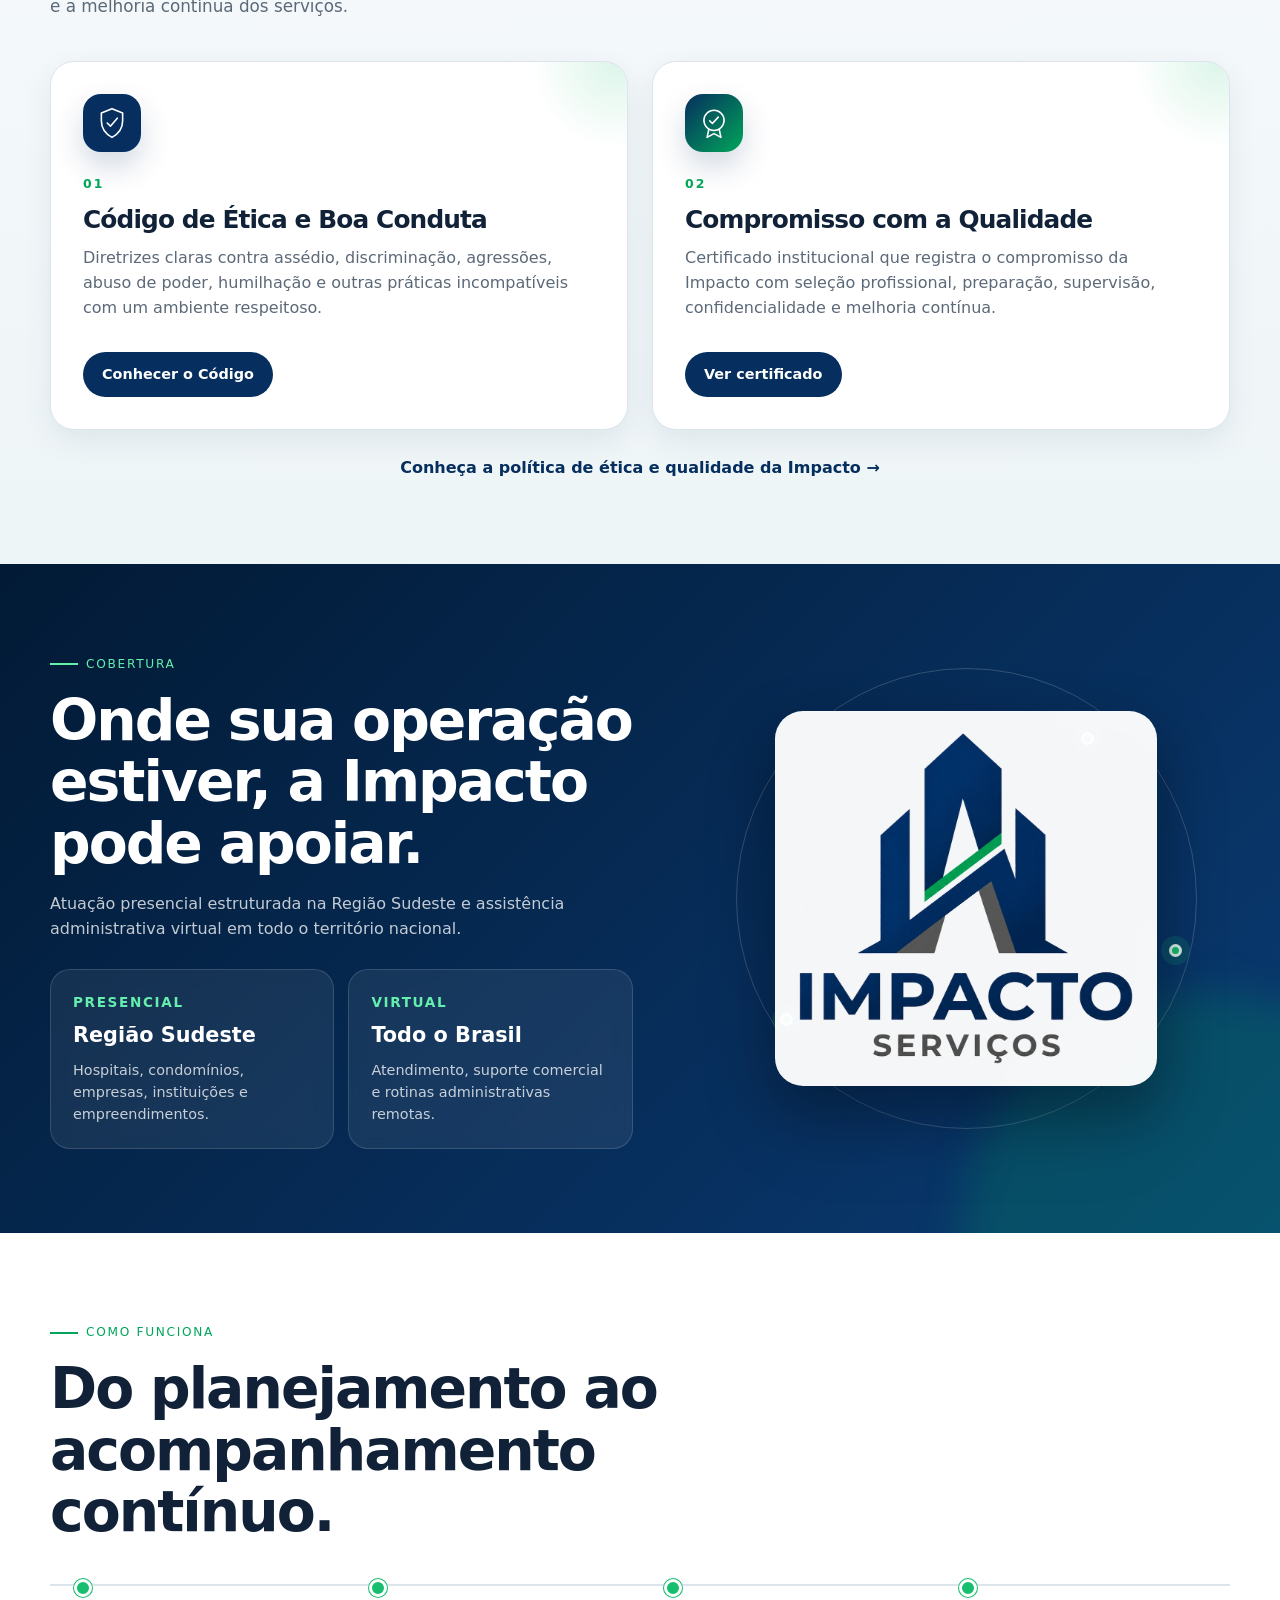
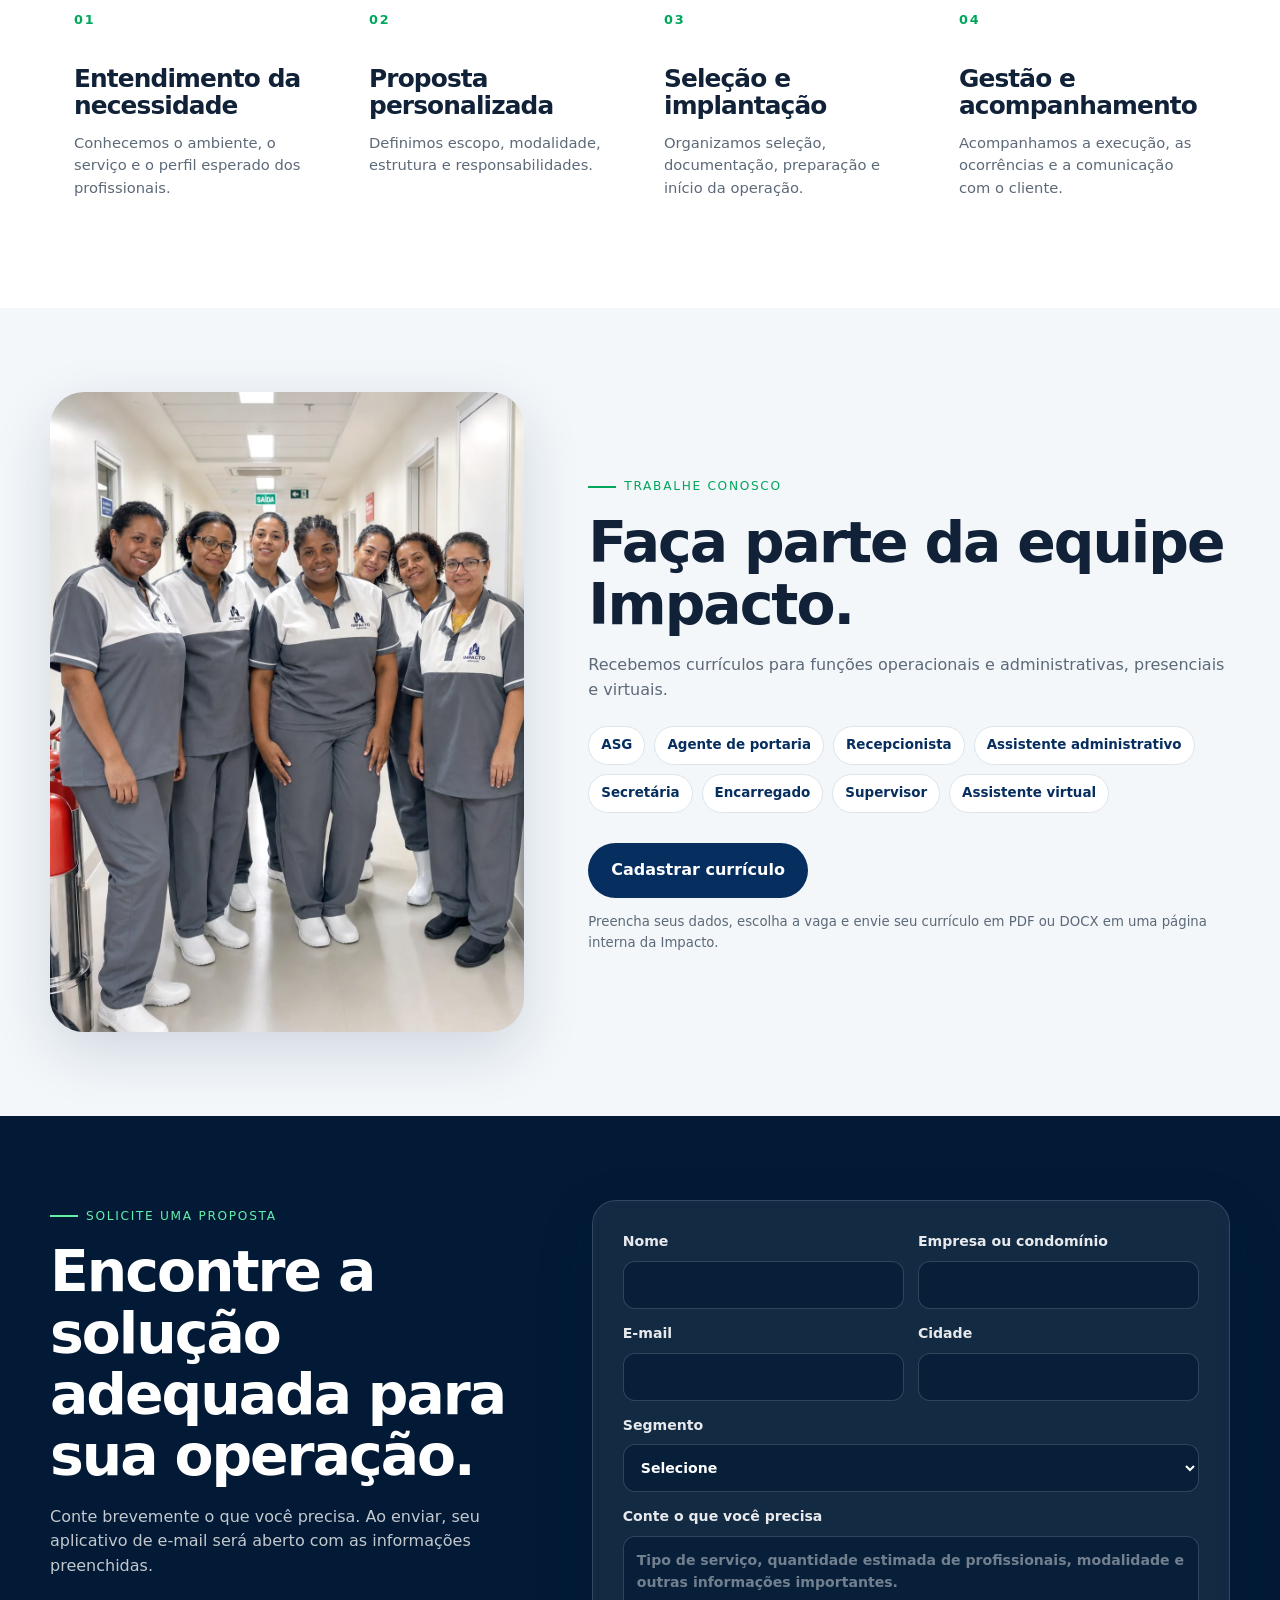
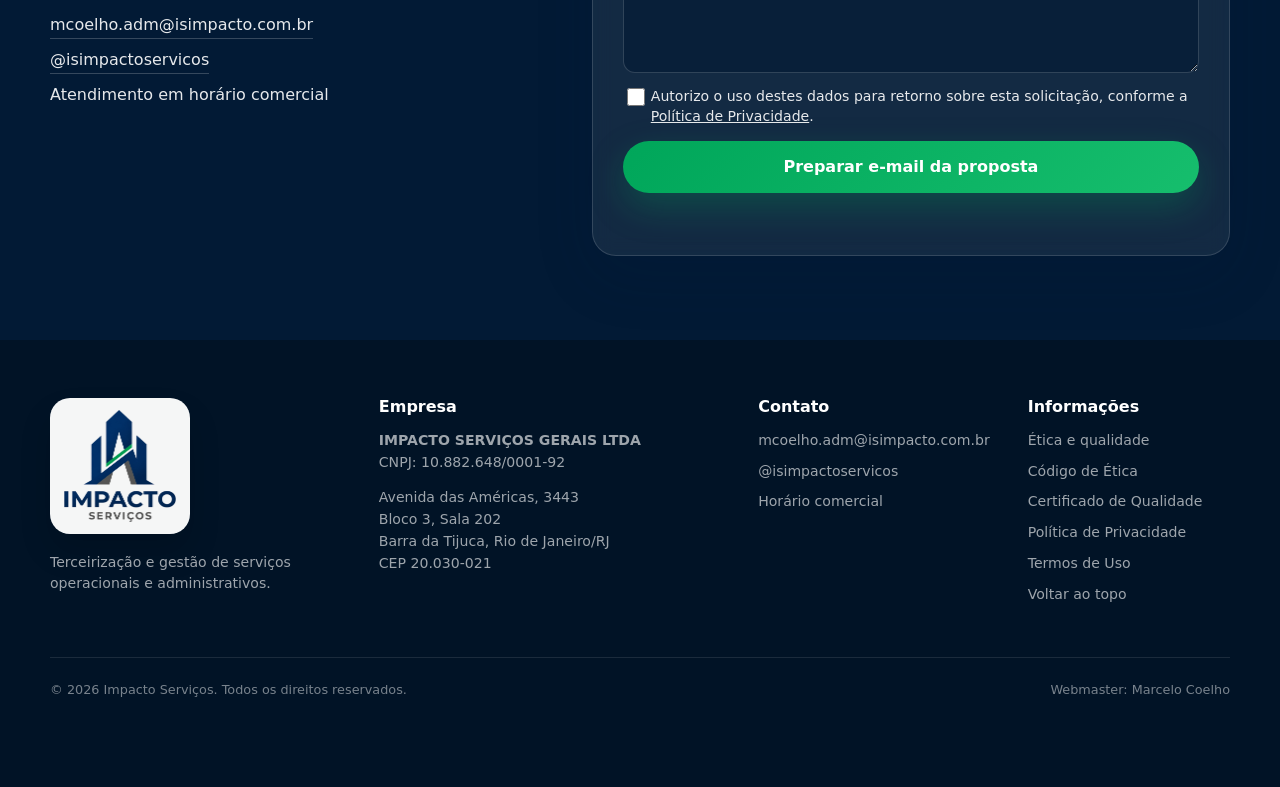
==== commit bd060a18: "Add files via upload" ====
--- a/index.html
+++ b/index.html
@@ -250,30 +250,42 @@
       </div>
     </section>
 
-    <section class="section governance-section" id="etica-qualidade">
+    <section class="section governance-section" id="etica">
       <div class="container">
         <div class="section-heading reveal">
-          <span class="eyebrow">Ética e qualidade</span>
-          <h2>Compromissos que orientam nossa atuação.</h2>
-          <p>Princípios claros de respeito, integridade e qualidade ajudam a proteger as pessoas, os clientes e cada operação atendida pela Impacto.</p>
+          <span class="eyebrow">Governança, ética e qualidade</span>
+          <h2>Compromissos que orientam cada operação.</h2>
+          <p>Diretrizes institucionais para fortalecer o respeito, a integridade, a organização e a melhoria contínua dos serviços.</p>
         </div>
 
         <div class="governance-grid">
-          <article class="governance-card governance-ethics reveal">
-            <div class="governance-icon" aria-hidden="true">✦</div>
-            <span class="governance-label">Integridade</span>
+          <article class="governance-card reveal">
+            <div class="governance-icon" aria-hidden="true">
+              <svg viewBox="0 0 64 64" role="img"><path d="M32 5 52 13v15c0 14-8.6 24.5-20 31C20.6 52.5 12 42 12 28V13L32 5Z"/><path d="m23 32 6 6 13-15"/></svg>
+            </div>
+            <span class="card-number">01</span>
             <h3>Código de Ética e Boa Conduta</h3>
-            <p>Diretrizes de respeito e responsabilidade para prevenir assédio, discriminação, abuso de poder, agressões e outras condutas incompatíveis com o ambiente de trabalho.</p>
-            <a class="text-link" href="codigo-etica.html">Conhecer o Código de Ética <span aria-hidden="true">→</span></a>
-          </article>
-
-          <article class="governance-card governance-quality reveal">
-            <div class="governance-icon" aria-hidden="true">✓</div>
-            <span class="governance-label">Qualidade operacional</span>
-            <h3>Certificado Institucional de Compromisso com a Qualidade</h3>
-            <p>Declaração pública dos critérios internos que orientam a seleção, preparação, supervisão, acompanhamento e melhoria contínua dos serviços da Impacto.</p>
-            <a class="text-link" href="certificado-qualidade.html">Consultar o certificado <span aria-hidden="true">→</span></a>
-          </article>
+            <p>Diretrizes claras contra assédio, discriminação, agressões, abuso de poder, humilhação e outras práticas incompatíveis com um ambiente respeitoso.</p>
+            <div class="governance-actions">
+              <a class="btn btn-secondary btn-sm" href="codigo-de-etica.html">Conhecer o Código</a>
+            </div>
+          </article>
+
+          <article class="governance-card reveal">
+            <div class="governance-icon governance-icon-seal" aria-hidden="true">
+              <svg viewBox="0 0 64 64" role="img"><circle cx="32" cy="27" r="19"/><path d="m22 45-3 14 13-7 13 7-3-14"/><path d="m24 28 5 5 11-12"/></svg>
+            </div>
+            <span class="card-number">02</span>
+            <h3>Compromisso com a Qualidade</h3>
+            <p>Certificado institucional que registra o compromisso da Impacto com seleção profissional, preparação, supervisão, confidencialidade e melhoria contínua.</p>
+            <div class="governance-actions">
+              <a class="btn btn-secondary btn-sm" href="certificado-qualidade.html">Ver certificado</a>
+            </div>
+          </article>
+        </div>
+
+        <div class="governance-more reveal">
+          <a class="text-link" href="etica-e-qualidade.html">Conheça a política de ética e qualidade da Impacto <span aria-hidden="true">→</span></a>
         </div>
       </div>
     </section>
@@ -411,8 +423,9 @@
       </div>
       <div>
         <h2>Informações</h2>
-        <a href="codigo-etica.html">Código de Ética</a>
-        <a href="certificado-qualidade.html">Compromisso com a Qualidade</a>
+        <a href="etica-e-qualidade.html">Ética e qualidade</a>
+        <a href="codigo-de-etica.html">Código de Ética</a>
+        <a href="certificado-qualidade.html">Certificado de Qualidade</a>
         <a href="privacidade.html">Política de Privacidade</a>
         <a href="termos.html">Termos de Uso</a>
         <a href="#topo">Voltar ao topo</a>
--- a/styles.css
+++ b/styles.css
@@ -356,6 +356,18 @@
 .back-link { display: inline-flex; align-items: center; gap: 8px; margin-bottom: 18px; color: var(--navy-900); font-size: .92rem; font-weight: 700; }
 .back-link:hover { color: var(--green-600); }
 .page-hero p { max-width: 760px; font-size: 1.02rem; }
+.page-hero-branding { color: white; background: linear-gradient(135deg,var(--navy-950),var(--navy-800)); overflow: hidden; }
+.page-hero-branding::after { content: ""; position: absolute; width: 440px; height: 440px; right: -160px; bottom: -220px; border-radius: 50%; background: rgba(0,166,90,.2); filter: blur(16px); }
+.page-hero-grid { position: relative; z-index: 1; display: grid; grid-template-columns: minmax(0, 1.05fr) minmax(280px, .75fr); gap: 42px; align-items: center; }
+.page-hero-branding .back-link { color: rgba(255,255,255,.9); }
+.page-hero-branding .back-link:hover { color: #7df0b7; }
+.page-hero-branding .eyebrow-light { margin-bottom: 14px; }
+.page-hero-branding h1, .page-hero-branding p { color: white; }
+.page-hero-branding p { max-width: 700px; color: rgba(255,255,255,.84); }
+.page-hero-card { display: grid; place-items: center; min-height: 270px; padding: 26px; border: 1px solid rgba(255,255,255,.12); border-radius: 28px; background: rgba(255,255,255,.09); box-shadow: 0 20px 60px rgba(1,19,38,.24); backdrop-filter: blur(8px); }
+.page-hero-logo-frame { display: grid; justify-items: center; gap: 18px; width: min(100%, 320px); padding: 26px 22px; border-radius: 24px; background: rgba(255,255,255,.96); box-shadow: 0 18px 48px rgba(1,19,38,.26); }
+.page-hero-logo-frame img { width: min(100%, 176px); height: auto; }
+.page-hero-logo-frame span { color: var(--navy-900); font-size: .82rem; font-weight: 700; letter-spacing: .18em; text-align: center; text-transform: uppercase; }
 .job-page-grid { display: grid; grid-template-columns: .9fr 1.1fr; gap: 34px; align-items: start; }
 .job-side-card, .job-form-card { padding: 28px; border: 1px solid var(--line); border-radius: var(--radius-md); background: white; box-shadow: var(--shadow-sm); }
 .job-side-card img { width: 100%; aspect-ratio: 4 / 5; object-fit: cover; object-position: center top; border-radius: 22px; margin-bottom: 22px; }
@@ -377,224 +389,74 @@
 .form-status.is-success { color: var(--green-600) !important; }
 .form-status.is-error { color: #d13f3f !important; }
 @media (max-width: 980px) { .job-page-grid { grid-template-columns: 1fr; } }
-@media (max-width: 640px) { .brand img { width: 42px; height: 42px; } .brand strong { font-size: .92rem; } .brand small { font-size: .54rem; } .page-shell { padding: calc(var(--header-h) + 20px) 0 74px; } .job-side-card, .job-form-card { padding: 22px; } }
-/* Ética e qualidade */
-.governance-section { background: linear-gradient(180deg, #ffffff 0%, #f4f8fb 100%); }
-.governance-grid { display: grid; grid-template-columns: repeat(2, minmax(0, 1fr)); gap: 22px; }
-.governance-card {
-  position: relative;
-  display: flex;
-  min-height: 390px;
-  flex-direction: column;
-  padding: 34px;
-  overflow: hidden;
-  border: 1px solid var(--line);
-  border-radius: var(--radius-md);
-  background: white;
-  box-shadow: var(--shadow-sm);
-  transition: transform .25s ease, border-color .25s ease, box-shadow .25s ease;
-}
-.governance-card::after {
-  content: "";
-  position: absolute;
-  width: 210px;
-  height: 210px;
-  right: -100px;
-  bottom: -110px;
-  border-radius: 50%;
-  background: rgba(22,190,109,.09);
-}
-.governance-card:hover { transform: translateY(-6px); border-color: rgba(0,166,90,.36); box-shadow: var(--shadow-md); }
-.governance-icon {
-  display: grid;
-  width: 58px;
-  height: 58px;
-  place-items: center;
-  margin-bottom: 28px;
-  border-radius: 18px;
-  color: white;
-  background: var(--navy-900);
-  font-size: 1.35rem;
-  font-weight: 800;
-}
-.governance-quality .governance-icon { background: linear-gradient(135deg, var(--green-600), var(--green-500)); }
-.governance-label { margin-bottom: 10px; color: var(--green-600); font-size: .75rem; font-weight: 600; letter-spacing: .13em; text-transform: uppercase; }
-.governance-card h3 { max-width: 520px; font-size: clamp(1.55rem, 3vw, 2.15rem); }
-.governance-card p { max-width: 620px; }
-.governance-card .text-link { position: relative; z-index: 1; margin-top: auto; padding-top: 20px; }
-
-/* Páginas institucionais */
-.document-hero {
-  position: relative;
-  padding: calc(var(--header-h) + 58px) 0 70px;
-  overflow: hidden;
-  color: white;
-  background: linear-gradient(135deg, var(--navy-950), var(--navy-800));
-}
-.document-hero::after {
-  content: "";
-  position: absolute;
-  width: 520px;
-  height: 520px;
-  right: -220px;
-  bottom: -300px;
-  border-radius: 50%;
-  background: rgba(22,190,109,.18);
-  filter: blur(10px);
-}
-.document-hero-grid { position: relative; z-index: 1; display: grid; grid-template-columns: 1.25fr .75fr; gap: 54px; align-items: center; }
-.document-hero h1 { max-width: 900px; font-size: clamp(2.55rem, 6vw, 4.8rem); }
-.document-hero p { max-width: 760px; color: rgba(255,255,255,.78); font-size: 1.08rem; }
-.document-hero .back-link { color: rgba(255,255,255,.78); }
-.document-hero .back-link:hover { color: #79f0b4; }
-.document-emblem {
-  display: grid;
-  min-height: 310px;
-  place-items: center;
-  align-content: center;
-  gap: 18px;
-  border: 1px solid rgba(255,255,255,.14);
-  border-radius: var(--radius-lg);
-  background: rgba(255,255,255,.07);
-  box-shadow: var(--shadow-md);
-  backdrop-filter: blur(10px);
-}
-.document-emblem img { width: 150px; filter: drop-shadow(0 20px 24px rgba(0,0,0,.23)); }
-.document-emblem span { color: rgba(255,255,255,.82); font-size: .82rem; font-weight: 600; letter-spacing: .14em; text-transform: uppercase; }
-.document-section { background: var(--soft); }
-.narrow-container { max-width: 1040px; }
-.document-intro { max-width: 780px; margin-bottom: 42px; }
-.document-kicker { display: block; margin-bottom: 12px; color: var(--green-600); font-size: .76rem; font-weight: 600; letter-spacing: .13em; text-transform: uppercase; }
-.ethics-grid { display: grid; grid-template-columns: repeat(2, minmax(0, 1fr)); gap: 16px; }
-.ethics-item {
-  display: grid;
-  grid-template-columns: 50px 1fr;
-  column-gap: 16px;
-  padding: 24px;
-  border: 1px solid var(--line);
-  border-radius: 20px;
-  background: white;
-  box-shadow: 0 8px 24px rgba(4,39,78,.05);
-}
-.ethics-item > span {
-  grid-row: 1 / span 2;
-  display: grid;
-  width: 44px;
-  height: 44px;
-  place-items: center;
-  border-radius: 50%;
-  color: var(--green-600);
-  background: var(--green-100);
-  font-size: .78rem;
-  font-weight: 800;
-}
-.ethics-item h3 { margin-top: 7px; font-size: 1.12rem; letter-spacing: -.02em; }
-.ethics-item p { grid-column: 2; margin-bottom: 0; font-size: .91rem; }
-.ethics-statement {
-  display: grid;
-  grid-template-columns: 84px 1fr;
-  gap: 24px;
-  align-items: center;
-  margin-top: 34px;
-  padding: 34px;
-  border-radius: var(--radius-md);
-  color: white;
-  background: linear-gradient(135deg, var(--navy-950), var(--navy-800));
-  box-shadow: var(--shadow-md);
-}
-.statement-mark { color: var(--green-500); font-family: Georgia, serif; font-size: 6rem; line-height: .7; }
-.ethics-statement h2 { font-size: clamp(1.6rem, 3.5vw, 2.45rem); }
-.ethics-statement p { margin-bottom: 0; color: rgba(255,255,255,.76); }
-.document-actions { display: flex; flex-wrap: wrap; gap: 12px; margin-top: 34px; }
-
-/* Certificado institucional */
-.quality-seal {
-  display: grid;
-  width: 260px;
-  height: 260px;
-  place-items: center;
-  justify-self: center;
-  border: 1px solid rgba(255,255,255,.16);
-  border-radius: 50%;
-  background: rgba(255,255,255,.06);
-  box-shadow: 0 30px 60px rgba(0,0,0,.2);
-}
-.quality-seal-inner {
-  display: grid;
-  width: 196px;
-  height: 196px;
-  place-items: center;
-  align-content: center;
-  border: 2px solid rgba(101,239,173,.75);
-  border-radius: 50%;
-  color: white;
-  background: radial-gradient(circle, rgba(22,190,109,.18), transparent 68%);
-}
-.quality-seal-inner span { display: grid; width: 52px; height: 52px; place-items: center; margin-bottom: 10px; border-radius: 50%; color: var(--navy-950); background: var(--green-500); font-size: 1.35rem; font-weight: 900; }
-.quality-seal-inner strong { font-size: .88rem; letter-spacing: .15em; }
-.quality-seal-inner small { margin-top: 5px; color: rgba(255,255,255,.65); font-size: .64rem; letter-spacing: .18em; }
-.certificate-section { background: var(--soft); }
-.certificate-layout { display: grid; grid-template-columns: minmax(0, 1.15fr) minmax(330px, .85fr); gap: 34px; align-items: start; }
-.certificate-card { padding: 14px; border-radius: 30px; background: linear-gradient(135deg, var(--navy-900), var(--green-600)); box-shadow: var(--shadow-md); }
-.certificate-border { padding: 42px; border: 1px solid rgba(6,46,94,.18); border-radius: 22px; background: #fff; }
-.certificate-header { display: flex; align-items: flex-start; justify-content: space-between; gap: 20px; }
-.certificate-header img { width: 170px; height: 100px; object-fit: contain; }
-.certificate-number { display: grid; justify-items: end; gap: 3px; color: var(--muted); font-size: .75rem; text-transform: uppercase; letter-spacing: .1em; }
-.certificate-number strong { color: var(--navy-900); font-size: .86rem; }
-.certificate-title { margin: 22px 0 24px; text-align: center; }
-.certificate-title > span { color: var(--green-600); font-size: .78rem; font-weight: 600; letter-spacing: .16em; text-transform: uppercase; }
-.certificate-title h2 { margin-top: 8px; color: var(--navy-900); font-family: Georgia, "Times New Roman", serif; font-size: clamp(2.2rem, 5vw, 3.75rem); font-weight: 500; letter-spacing: -.025em; }
-.certificate-lead, .certificate-text { color: #394b5f; font-family: Georgia, "Times New Roman", serif; font-size: 1.02rem; line-height: 1.75; text-align: center; }
-.certificate-pillars { display: flex; flex-wrap: wrap; justify-content: center; gap: 8px; margin: 28px 0; }
-.certificate-pillars span { padding: 8px 11px; border: 1px solid #d8e6df; border-radius: 999px; color: #284b3b; background: #f0fbf5; font-size: .76rem; font-weight: 650; }
-.certificate-meta { display: grid; grid-template-columns: repeat(3, 1fr); gap: 12px; margin-top: 30px; padding-top: 22px; border-top: 1px solid var(--line); }
-.certificate-meta div { display: grid; gap: 4px; text-align: center; }
-.certificate-meta span { color: var(--muted); font-size: .68rem; letter-spacing: .1em; text-transform: uppercase; }
-.certificate-meta strong { color: var(--navy-900); font-size: .82rem; }
-.status-active { color: var(--green-600) !important; }
-.certificate-signature { display: grid; justify-items: center; margin-top: 42px; text-align: center; }
-.signature-line { width: 240px; margin-bottom: 9px; border-top: 1px solid #8290a0; }
-.certificate-signature strong { color: var(--navy-900); }
-.certificate-signature span { margin-top: 3px; color: var(--muted); font-size: .76rem; }
-.certificate-explainer { padding: 30px; border: 1px solid var(--line); border-radius: var(--radius-md); background: white; box-shadow: var(--shadow-sm); }
-.certificate-explainer h2 { font-size: clamp(1.85rem, 3.5vw, 2.75rem); }
-.quality-principles { display: grid; gap: 2px; margin-top: 26px; }
-.quality-principles article { display: grid; grid-template-columns: 42px 1fr; gap: 14px; padding: 18px 0; border-top: 1px solid var(--line); }
-.quality-principles article > span { display: grid; width: 38px; height: 38px; place-items: center; border-radius: 50%; color: var(--green-600); background: var(--green-100); font-size: .75rem; font-weight: 800; }
-.quality-principles h3 { margin: 4px 0 6px; font-size: 1rem; }
-.quality-principles p { margin: 0; font-size: .88rem; }
-.certificate-disclaimer { margin-top: 24px; padding: 20px; border-left: 4px solid var(--green-500); border-radius: 0 14px 14px 0; background: #f3f8fb; }
-.certificate-disclaimer strong { display: block; margin-bottom: 7px; color: var(--navy-900); }
-.certificate-disclaimer p { margin: 0; font-size: .83rem; }
+@media (max-width: 640px) { .brand img { width: 42px; height: 42px; } .brand strong { font-size: .92rem; } .brand small { font-size: .54rem; } .page-shell { padding: calc(var(--header-h) + 20px) 0 74px; } .job-side-card, .job-form-card { padding: 22px; } .page-hero-grid { gap: 24px; } .page-hero-card { padding: 18px; } .page-hero-logo-frame { width: 100%; padding: 20px 18px; } }
+/* Governança, ética e qualidade */
+.governance-section { background: linear-gradient(180deg, #f7fafc 0%, #eef5f7 100%); }
+.governance-grid { display: grid; grid-template-columns: repeat(2, minmax(0, 1fr)); gap: 24px; }
+.governance-card { position: relative; display: flex; min-height: 100%; flex-direction: column; padding: 32px; overflow: hidden; border: 1px solid var(--line); border-radius: var(--radius-md); background: white; box-shadow: var(--shadow-sm); transition: transform .25s ease, box-shadow .25s ease, border-color .25s ease; }
+.governance-card::after { content: ""; position: absolute; width: 180px; height: 180px; right: -80px; top: -90px; border-radius: 50%; background: radial-gradient(circle, rgba(22,190,109,.15), transparent 68%); pointer-events: none; }
+.governance-card:hover { transform: translateY(-6px); border-color: rgba(0,166,90,.38); box-shadow: var(--shadow-md); }
+.governance-icon { display: grid; width: 58px; height: 58px; place-items: center; margin-bottom: 22px; border-radius: 18px; color: white; background: var(--navy-900); box-shadow: 0 14px 30px rgba(6,46,94,.18); }
+.governance-icon svg { width: 34px; height: 34px; fill: none; stroke: currentColor; stroke-width: 3; stroke-linecap: round; stroke-linejoin: round; }
+.governance-icon-seal { background: linear-gradient(135deg, var(--navy-900), var(--green-600)); }
+.governance-card p { max-width: 580px; }
+.governance-actions { display: flex; flex-wrap: wrap; align-items: center; gap: 18px; margin-top: auto; padding-top: 16px; }
+.governance-actions .text-link { margin-top: 0; }
+.governance-more { margin-top: 26px; text-align: center; }
+
+/* Páginas de documentos institucionais */
+.document-grid { display: grid; grid-template-columns: repeat(2, minmax(0, 1fr)); gap: 26px; align-items: stretch; }
+.document-card { display: flex; min-height: 100%; flex-direction: column; overflow: hidden; border: 1px solid var(--line); border-radius: var(--radius-md); background: white; box-shadow: var(--shadow-sm); }
+.document-card > img { width: 100%; height: 330px; object-fit: contain; padding: 24px; background: #eaf0f4; }
+.document-card-body { display: flex; flex: 1; flex-direction: column; padding: 28px; }
+.document-card-body h2 { font-size: clamp(1.65rem, 3vw, 2.25rem); }
+.document-actions { display: flex; flex-wrap: wrap; align-items: center; gap: 18px; margin-top: auto; padding-top: 12px; }
+.document-actions .text-link { margin-top: 0; }
+.quality-principles-section { background: white; }
+.principles-grid { display: grid; grid-template-columns: repeat(4, 1fr); gap: 18px; }
+.principle-card { padding: 24px; border: 1px solid var(--line); border-radius: var(--radius-md); background: var(--soft); }
+.principle-card > span { display: block; margin-bottom: 20px; color: var(--green-600); font-size: .78rem; letter-spacing: .15em; }
+.principle-card p { margin-bottom: 0; }
+
+.document-detail-grid { display: grid; grid-template-columns: .8fr 1.2fr; gap: 34px; align-items: start; }
+.document-preview-card, .document-content-card, .certificate-preview-card, .verification-card { padding: 28px; border: 1px solid var(--line); border-radius: var(--radius-md); background: white; box-shadow: var(--shadow-sm); }
+.document-preview-card { position: sticky; top: calc(var(--header-h) + 24px); }
+.document-preview-card > img { width: 100%; max-height: 720px; object-fit: contain; margin-bottom: 22px; border-radius: 16px; background: #eef3f6; }
+.document-content-card h2, .verification-card h2 { font-size: clamp(1.9rem, 4vw, 3rem); }
+.conduct-list { display: grid; grid-template-columns: repeat(2, minmax(0, 1fr)); gap: 12px; margin: 28px 0; }
+.conduct-list div { position: relative; padding: 14px 14px 14px 42px; border: 1px solid var(--line); border-radius: 14px; color: var(--ink); background: var(--soft); font-size: .91rem; }
+.conduct-list div::before { content: ""; position: absolute; left: 16px; top: 18px; width: 10px; height: 10px; border-radius: 50%; background: var(--green-500); box-shadow: 0 0 0 5px rgba(22,190,109,.12); }
+.ethics-callout { padding: 22px; border-left: 5px solid var(--green-500); border-radius: 0 18px 18px 0; background: var(--green-100); }
+.ethics-callout h3 { margin-bottom: 8px; color: var(--navy-900); }
+.ethics-callout p { margin-bottom: 0; }
+
+.certificate-grid { display: grid; grid-template-columns: 1.08fr .92fr; gap: 32px; align-items: start; }
+.certificate-preview-card > img { width: 100%; border: 1px solid var(--line); border-radius: 18px; background: white; box-shadow: 0 12px 30px rgba(3,31,63,.08); }
+.certificate-preview-card .document-actions { margin-top: 22px; padding-top: 0; }
+.verification-card { position: sticky; top: calc(var(--header-h) + 24px); }
+.verification-status { display: inline-flex; align-items: center; gap: 9px; margin-bottom: 20px; padding: 8px 13px; border-radius: 999px; color: #075f39; background: var(--green-100); font-size: .82rem; font-weight: 750; }
+.verification-status i { width: 10px; height: 10px; border-radius: 50%; background: var(--green-500); box-shadow: 0 0 0 5px rgba(22,190,109,.15); }
+.certificate-data { display: grid; gap: 0; margin: 22px 0 28px; }
+.certificate-data div { display: grid; grid-template-columns: 150px 1fr; gap: 18px; padding: 13px 0; border-bottom: 1px solid var(--line); }
+.certificate-data dt { color: var(--muted); font-size: .86rem; }
+.certificate-data dd { margin: 0; color: var(--ink); font-weight: 750; }
+.verified-list { display: grid; gap: 10px; margin: 16px 0 26px; padding: 0; list-style: none; }
+.verified-list li { position: relative; padding-left: 26px; color: var(--muted); }
+.verified-list li::before { content: "✓"; position: absolute; left: 0; top: 0; color: var(--green-600); font-weight: 900; }
+.certificate-disclaimer { padding: 16px; border: 1px solid #f0d8a7; border-radius: 14px; color: #6d5628; background: #fff8e8; font-size: .82rem; line-height: 1.5; }
 
 @media (max-width: 980px) {
-  .governance-grid, .document-hero-grid, .certificate-layout { grid-template-columns: 1fr; }
-  .document-emblem { min-height: 240px; }
-  .quality-seal { width: 220px; height: 220px; }
-  .quality-seal-inner { width: 168px; height: 168px; }
+  .governance-grid, .document-grid, .document-detail-grid, .certificate-grid { grid-template-columns: 1fr; }
+  .principles-grid { grid-template-columns: repeat(2, 1fr); }
+  .document-preview-card, .verification-card { position: static; }
 }
 
 @media (max-width: 640px) {
-  .governance-card { min-height: auto; padding: 26px; }
-  .document-hero { padding: calc(var(--header-h) + 38px) 0 52px; }
-  .document-emblem { min-height: 210px; }
-  .document-emblem img { width: 112px; }
-  .ethics-grid { grid-template-columns: 1fr; }
-  .ethics-item { grid-template-columns: 44px 1fr; padding: 20px; }
-  .ethics-statement { grid-template-columns: 1fr; padding: 26px; }
-  .statement-mark { font-size: 4.5rem; }
-  .document-actions { display: grid; grid-template-columns: 1fr; }
-  .document-actions .btn { width: 100%; }
-  .quality-seal { width: 190px; height: 190px; }
-  .quality-seal-inner { width: 146px; height: 146px; }
-  .certificate-card { padding: 8px; border-radius: 22px; }
-  .certificate-border { padding: 24px 18px; border-radius: 16px; }
-  .certificate-header { align-items: center; }
-  .certificate-header img { width: 126px; height: 78px; }
-  .certificate-number { font-size: .62rem; }
-  .certificate-number strong { font-size: .72rem; }
-  .certificate-meta { grid-template-columns: 1fr; gap: 14px; }
-  .certificate-title h2 { font-size: 2.25rem; }
-  .certificate-lead, .certificate-text { font-size: .94rem; }
-  .certificate-explainer { padding: 24px; }
-}
+  .governance-card, .document-card-body, .document-preview-card, .document-content-card, .certificate-preview-card, .verification-card { padding: 22px; }
+  .governance-actions, .document-actions { align-items: stretch; flex-direction: column; }
+  .governance-actions .btn, .document-actions .btn { width: 100%; }
+  .governance-actions .text-link, .document-actions .text-link { text-align: center; }
+  .document-card > img { height: 250px; padding: 18px; }
+  .principles-grid, .conduct-list { grid-template-columns: 1fr; }
+  .certificate-data div { grid-template-columns: 1fr; gap: 4px; }
+}
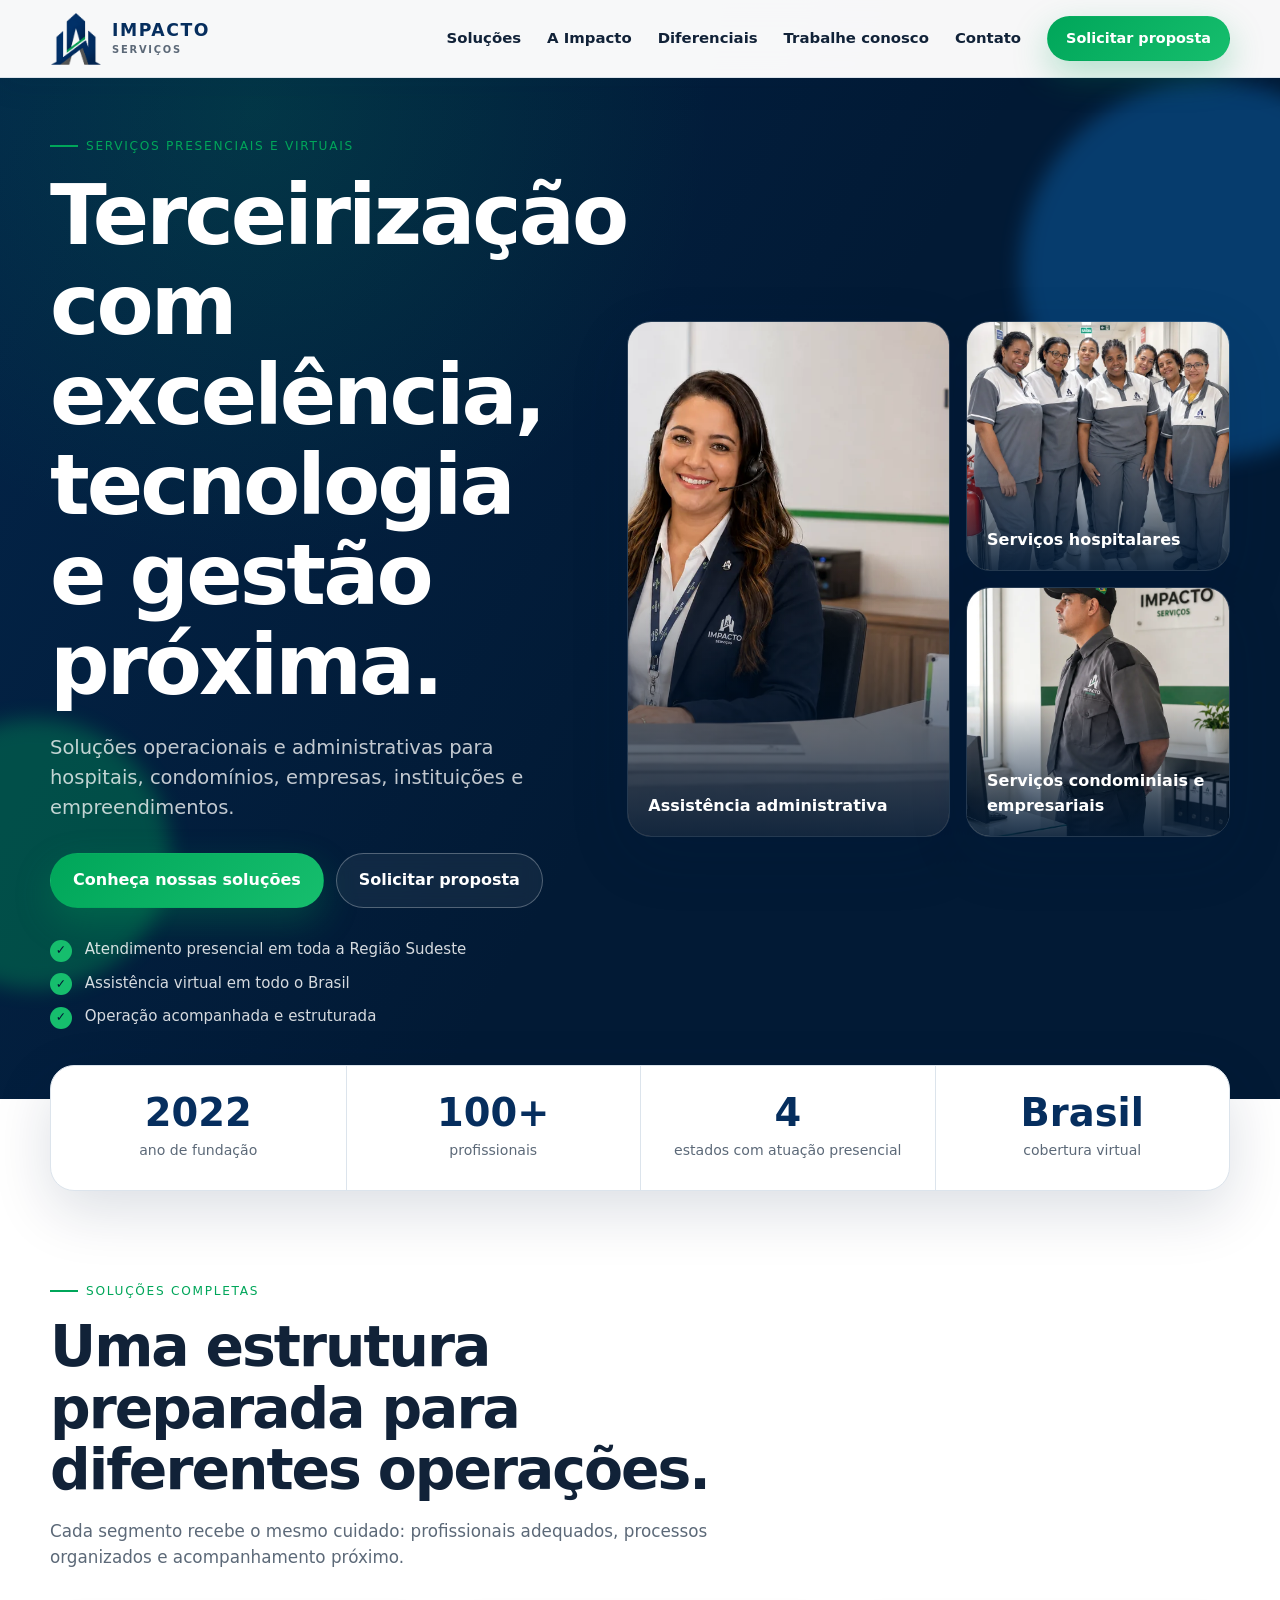
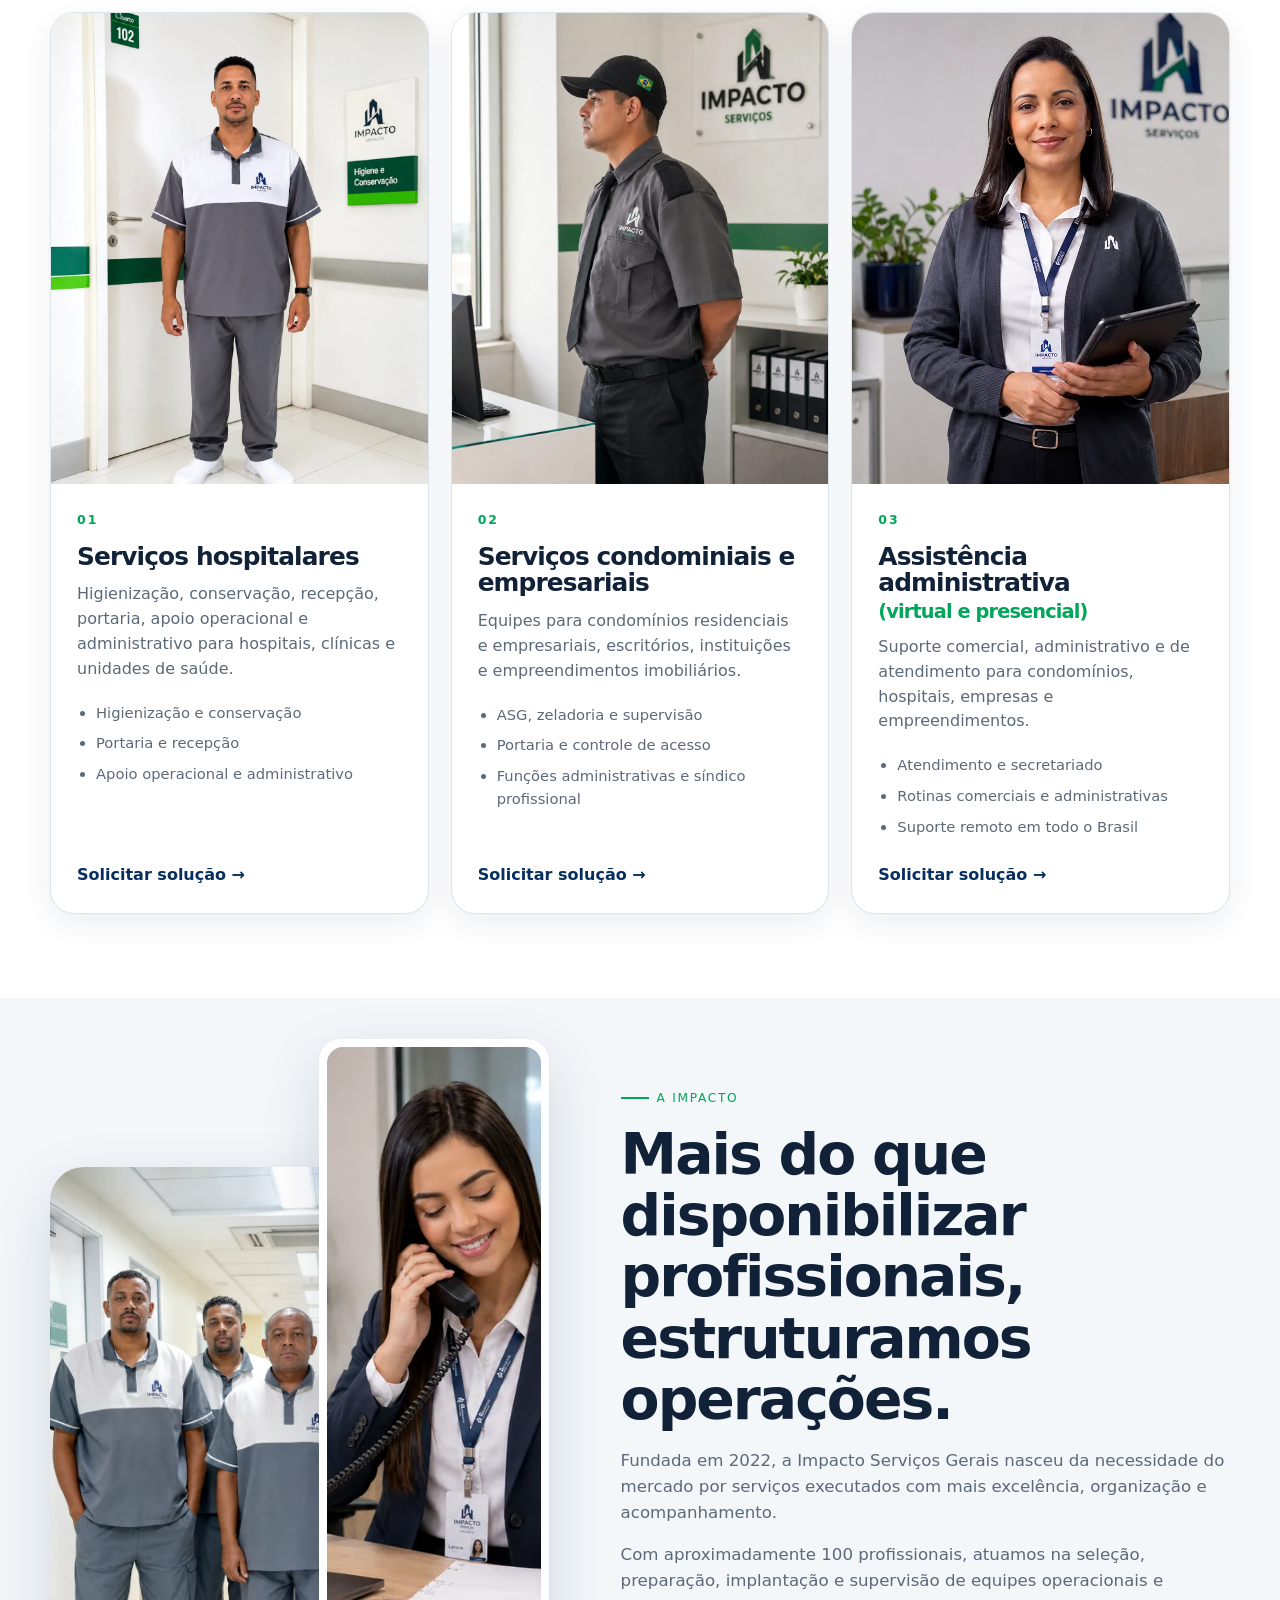
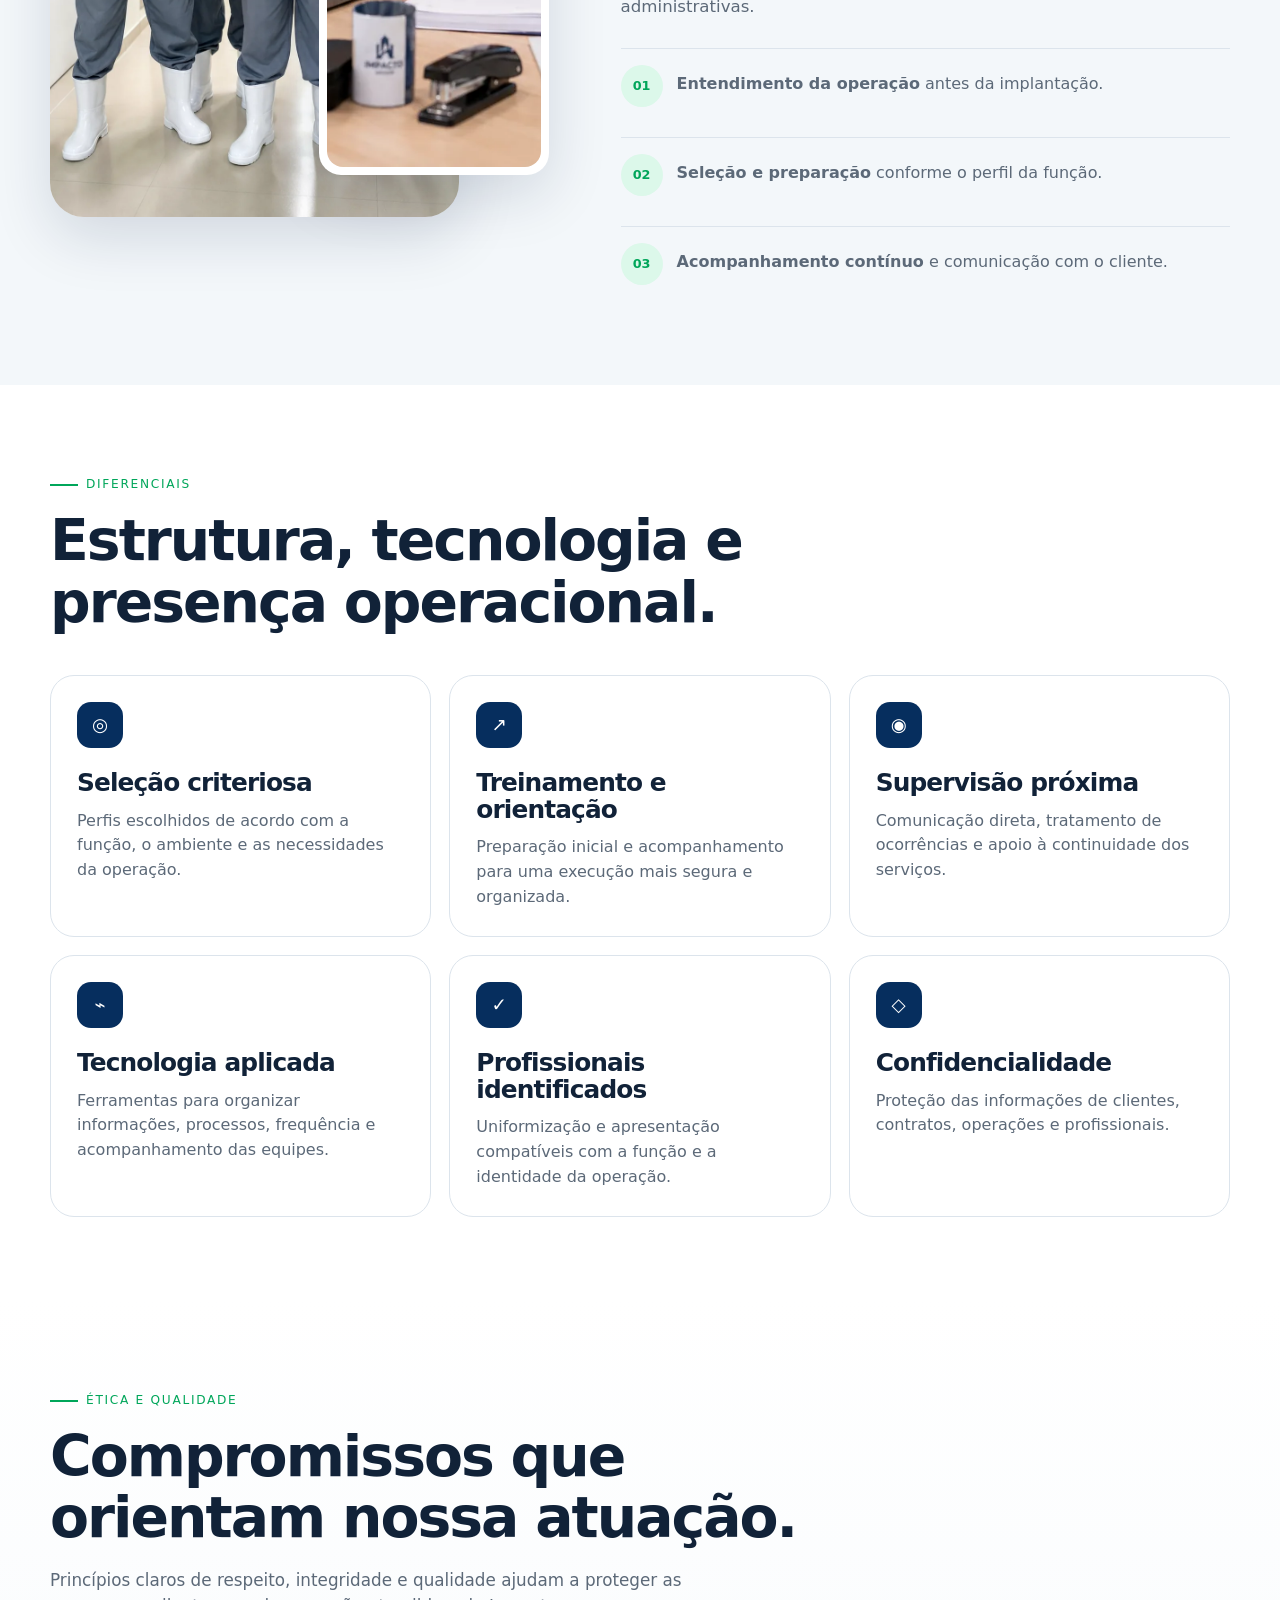
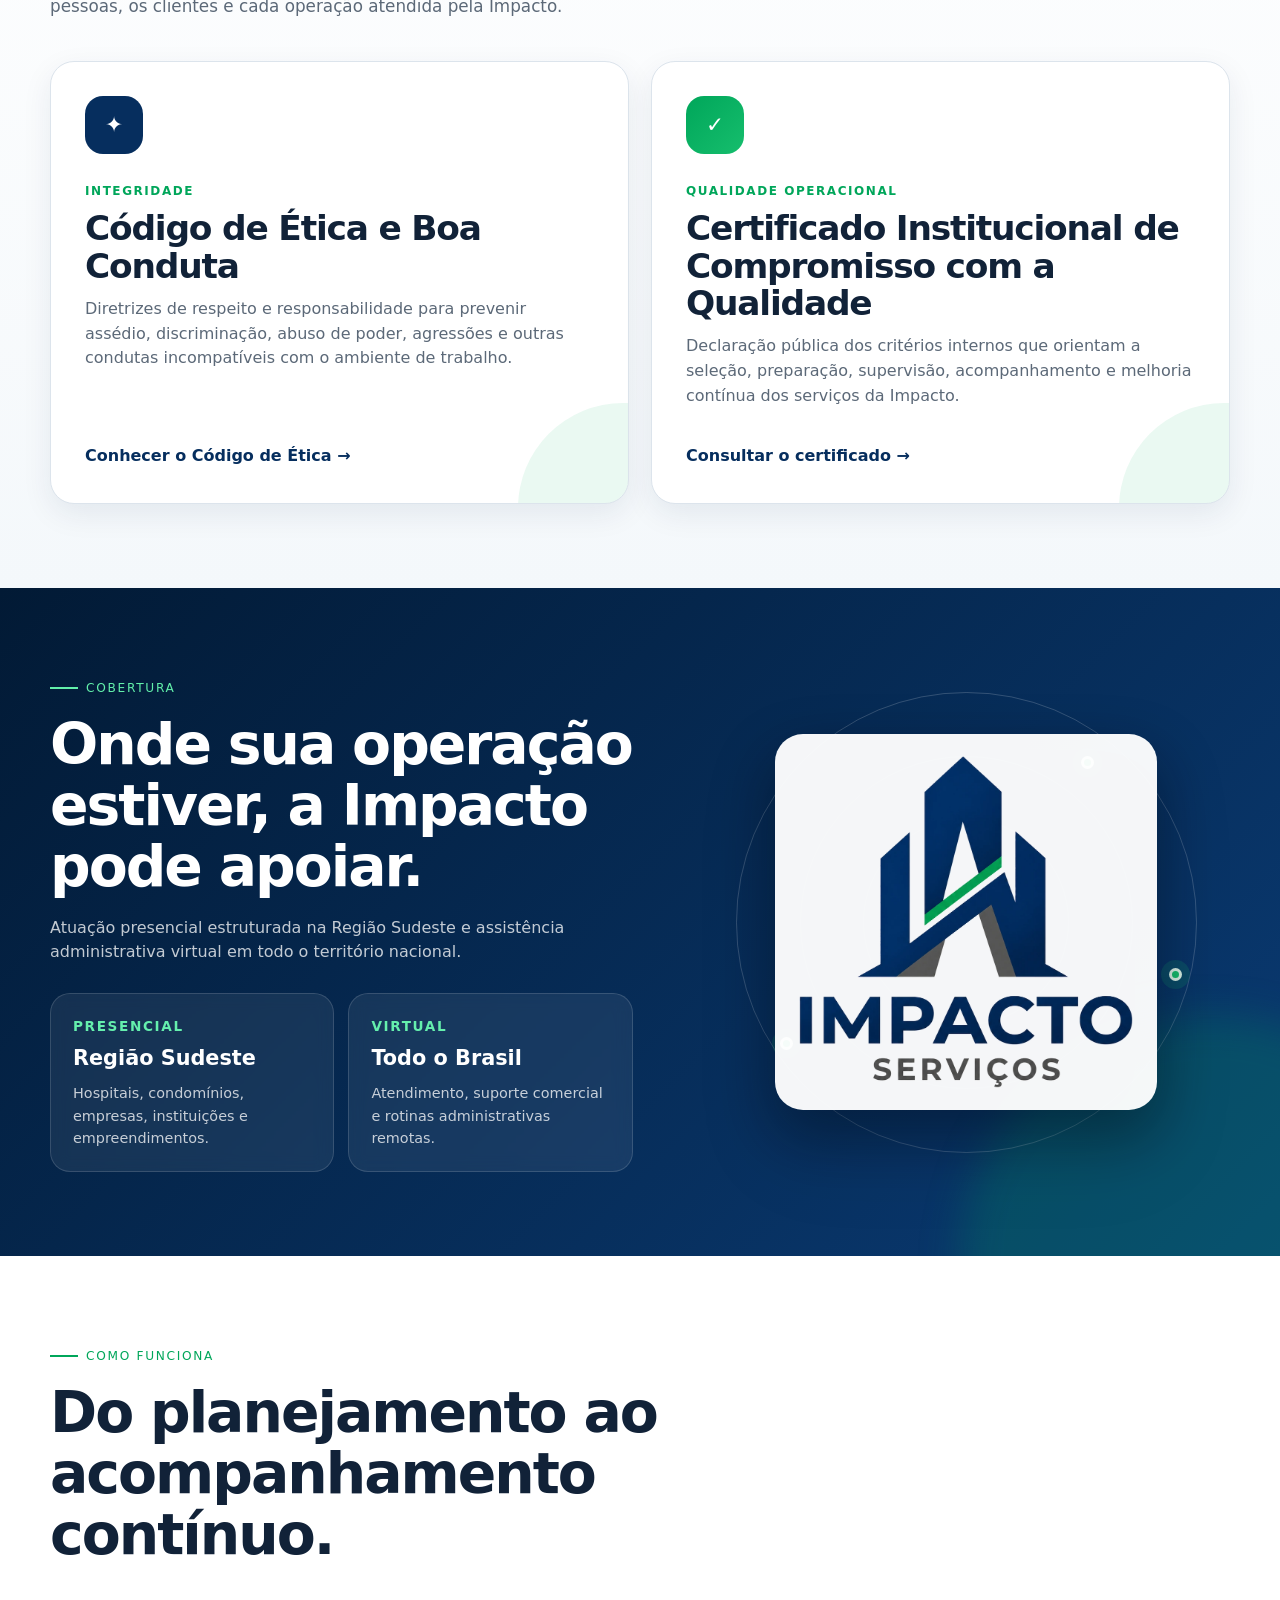
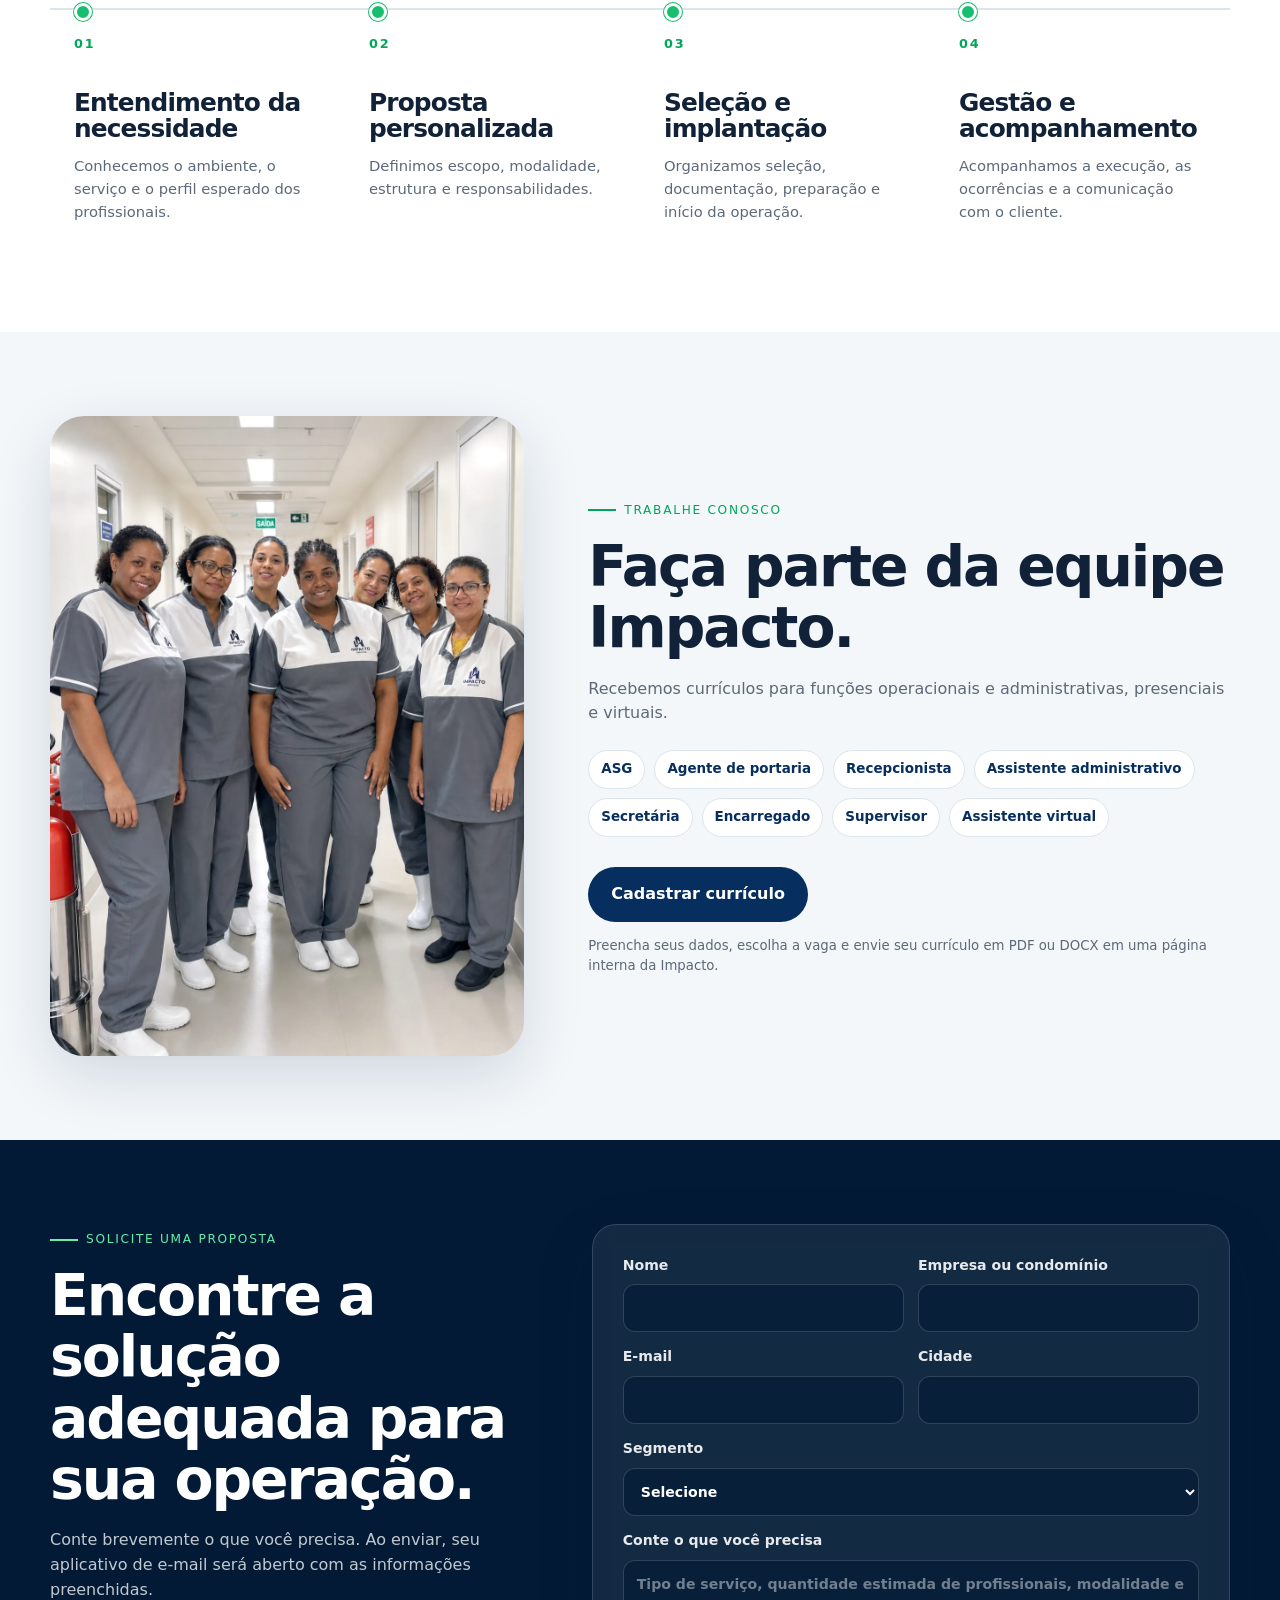
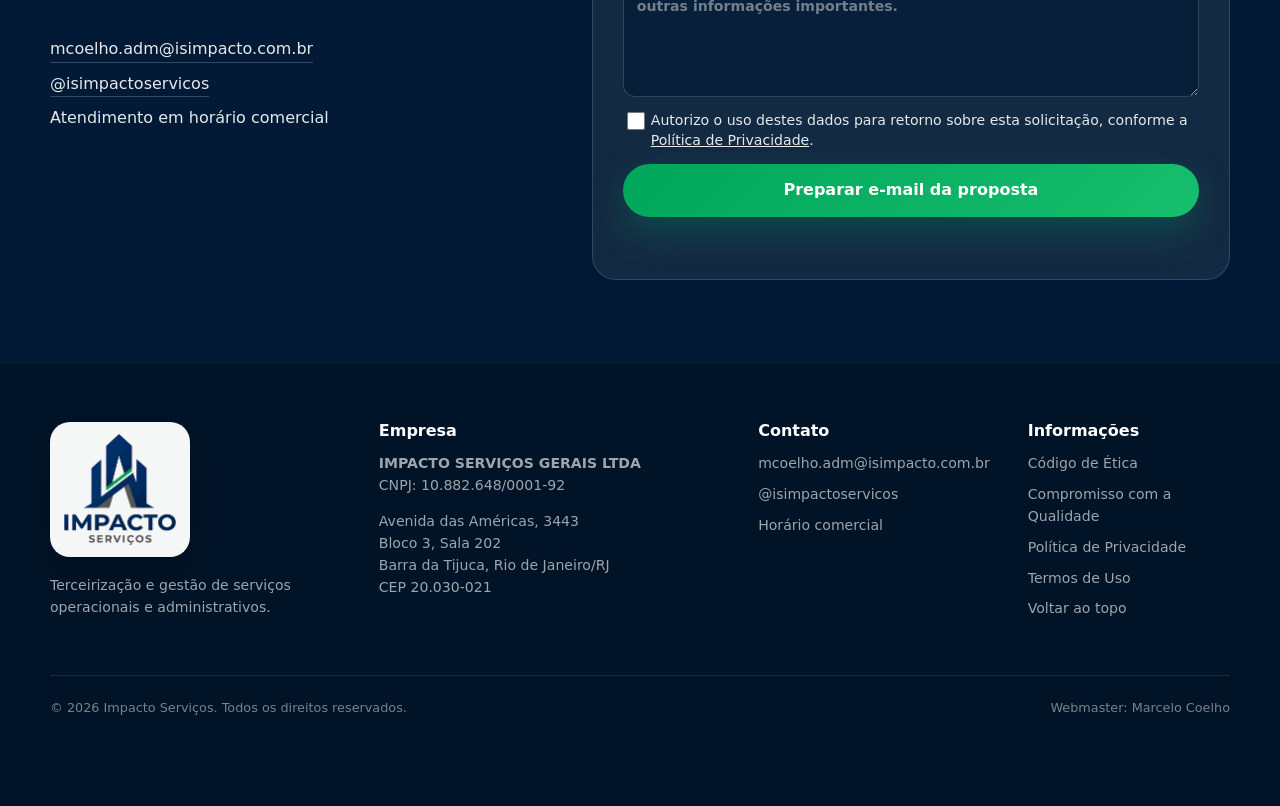
==== commit a88099dc: "Add files via upload" ====
--- a/index.html
+++ b/index.html
@@ -250,42 +250,30 @@
       </div>
     </section>
 
-    <section class="section governance-section" id="etica">
+    <section class="section governance-section" id="etica-qualidade">
       <div class="container">
         <div class="section-heading reveal">
-          <span class="eyebrow">Governança, ética e qualidade</span>
-          <h2>Compromissos que orientam cada operação.</h2>
-          <p>Diretrizes institucionais para fortalecer o respeito, a integridade, a organização e a melhoria contínua dos serviços.</p>
+          <span class="eyebrow">Ética e qualidade</span>
+          <h2>Compromissos que orientam nossa atuação.</h2>
+          <p>Princípios claros de respeito, integridade e qualidade ajudam a proteger as pessoas, os clientes e cada operação atendida pela Impacto.</p>
         </div>
 
         <div class="governance-grid">
-          <article class="governance-card reveal">
-            <div class="governance-icon" aria-hidden="true">
-              <svg viewBox="0 0 64 64" role="img"><path d="M32 5 52 13v15c0 14-8.6 24.5-20 31C20.6 52.5 12 42 12 28V13L32 5Z"/><path d="m23 32 6 6 13-15"/></svg>
-            </div>
-            <span class="card-number">01</span>
+          <article class="governance-card governance-ethics reveal">
+            <div class="governance-icon" aria-hidden="true">✦</div>
+            <span class="governance-label">Integridade</span>
             <h3>Código de Ética e Boa Conduta</h3>
-            <p>Diretrizes claras contra assédio, discriminação, agressões, abuso de poder, humilhação e outras práticas incompatíveis com um ambiente respeitoso.</p>
-            <div class="governance-actions">
-              <a class="btn btn-secondary btn-sm" href="codigo-de-etica.html">Conhecer o Código</a>
-            </div>
-          </article>
-
-          <article class="governance-card reveal">
-            <div class="governance-icon governance-icon-seal" aria-hidden="true">
-              <svg viewBox="0 0 64 64" role="img"><circle cx="32" cy="27" r="19"/><path d="m22 45-3 14 13-7 13 7-3-14"/><path d="m24 28 5 5 11-12"/></svg>
-            </div>
-            <span class="card-number">02</span>
-            <h3>Compromisso com a Qualidade</h3>
-            <p>Certificado institucional que registra o compromisso da Impacto com seleção profissional, preparação, supervisão, confidencialidade e melhoria contínua.</p>
-            <div class="governance-actions">
-              <a class="btn btn-secondary btn-sm" href="certificado-qualidade.html">Ver certificado</a>
-            </div>
-          </article>
-        </div>
-
-        <div class="governance-more reveal">
-          <a class="text-link" href="etica-e-qualidade.html">Conheça a política de ética e qualidade da Impacto <span aria-hidden="true">→</span></a>
+            <p>Diretrizes de respeito e responsabilidade para prevenir assédio, discriminação, abuso de poder, agressões e outras condutas incompatíveis com o ambiente de trabalho.</p>
+            <a class="text-link" href="codigo-etica.html">Conhecer o Código de Ética <span aria-hidden="true">→</span></a>
+          </article>
+
+          <article class="governance-card governance-quality reveal">
+            <div class="governance-icon" aria-hidden="true">✓</div>
+            <span class="governance-label">Qualidade operacional</span>
+            <h3>Certificado Institucional de Compromisso com a Qualidade</h3>
+            <p>Declaração pública dos critérios internos que orientam a seleção, preparação, supervisão, acompanhamento e melhoria contínua dos serviços da Impacto.</p>
+            <a class="text-link" href="certificado-qualidade.html">Consultar o certificado <span aria-hidden="true">→</span></a>
+          </article>
         </div>
       </div>
     </section>
@@ -423,9 +411,8 @@
       </div>
       <div>
         <h2>Informações</h2>
-        <a href="etica-e-qualidade.html">Ética e qualidade</a>
-        <a href="codigo-de-etica.html">Código de Ética</a>
-        <a href="certificado-qualidade.html">Certificado de Qualidade</a>
+        <a href="codigo-etica.html">Código de Ética</a>
+        <a href="certificado-qualidade.html">Compromisso com a Qualidade</a>
         <a href="privacidade.html">Política de Privacidade</a>
         <a href="termos.html">Termos de Uso</a>
         <a href="#topo">Voltar ao topo</a>
--- a/styles.css
+++ b/styles.css
@@ -356,18 +356,6 @@
 .back-link { display: inline-flex; align-items: center; gap: 8px; margin-bottom: 18px; color: var(--navy-900); font-size: .92rem; font-weight: 700; }
 .back-link:hover { color: var(--green-600); }
 .page-hero p { max-width: 760px; font-size: 1.02rem; }
-.page-hero-branding { color: white; background: linear-gradient(135deg,var(--navy-950),var(--navy-800)); overflow: hidden; }
-.page-hero-branding::after { content: ""; position: absolute; width: 440px; height: 440px; right: -160px; bottom: -220px; border-radius: 50%; background: rgba(0,166,90,.2); filter: blur(16px); }
-.page-hero-grid { position: relative; z-index: 1; display: grid; grid-template-columns: minmax(0, 1.05fr) minmax(280px, .75fr); gap: 42px; align-items: center; }
-.page-hero-branding .back-link { color: rgba(255,255,255,.9); }
-.page-hero-branding .back-link:hover { color: #7df0b7; }
-.page-hero-branding .eyebrow-light { margin-bottom: 14px; }
-.page-hero-branding h1, .page-hero-branding p { color: white; }
-.page-hero-branding p { max-width: 700px; color: rgba(255,255,255,.84); }
-.page-hero-card { display: grid; place-items: center; min-height: 270px; padding: 26px; border: 1px solid rgba(255,255,255,.12); border-radius: 28px; background: rgba(255,255,255,.09); box-shadow: 0 20px 60px rgba(1,19,38,.24); backdrop-filter: blur(8px); }
-.page-hero-logo-frame { display: grid; justify-items: center; gap: 18px; width: min(100%, 320px); padding: 26px 22px; border-radius: 24px; background: rgba(255,255,255,.96); box-shadow: 0 18px 48px rgba(1,19,38,.26); }
-.page-hero-logo-frame img { width: min(100%, 176px); height: auto; }
-.page-hero-logo-frame span { color: var(--navy-900); font-size: .82rem; font-weight: 700; letter-spacing: .18em; text-align: center; text-transform: uppercase; }
 .job-page-grid { display: grid; grid-template-columns: .9fr 1.1fr; gap: 34px; align-items: start; }
 .job-side-card, .job-form-card { padding: 28px; border: 1px solid var(--line); border-radius: var(--radius-md); background: white; box-shadow: var(--shadow-sm); }
 .job-side-card img { width: 100%; aspect-ratio: 4 / 5; object-fit: cover; object-position: center top; border-radius: 22px; margin-bottom: 22px; }
@@ -389,74 +377,230 @@
 .form-status.is-success { color: var(--green-600) !important; }
 .form-status.is-error { color: #d13f3f !important; }
 @media (max-width: 980px) { .job-page-grid { grid-template-columns: 1fr; } }
-@media (max-width: 640px) { .brand img { width: 42px; height: 42px; } .brand strong { font-size: .92rem; } .brand small { font-size: .54rem; } .page-shell { padding: calc(var(--header-h) + 20px) 0 74px; } .job-side-card, .job-form-card { padding: 22px; } .page-hero-grid { gap: 24px; } .page-hero-card { padding: 18px; } .page-hero-logo-frame { width: 100%; padding: 20px 18px; } }
-/* Governança, ética e qualidade */
-.governance-section { background: linear-gradient(180deg, #f7fafc 0%, #eef5f7 100%); }
-.governance-grid { display: grid; grid-template-columns: repeat(2, minmax(0, 1fr)); gap: 24px; }
-.governance-card { position: relative; display: flex; min-height: 100%; flex-direction: column; padding: 32px; overflow: hidden; border: 1px solid var(--line); border-radius: var(--radius-md); background: white; box-shadow: var(--shadow-sm); transition: transform .25s ease, box-shadow .25s ease, border-color .25s ease; }
-.governance-card::after { content: ""; position: absolute; width: 180px; height: 180px; right: -80px; top: -90px; border-radius: 50%; background: radial-gradient(circle, rgba(22,190,109,.15), transparent 68%); pointer-events: none; }
-.governance-card:hover { transform: translateY(-6px); border-color: rgba(0,166,90,.38); box-shadow: var(--shadow-md); }
-.governance-icon { display: grid; width: 58px; height: 58px; place-items: center; margin-bottom: 22px; border-radius: 18px; color: white; background: var(--navy-900); box-shadow: 0 14px 30px rgba(6,46,94,.18); }
-.governance-icon svg { width: 34px; height: 34px; fill: none; stroke: currentColor; stroke-width: 3; stroke-linecap: round; stroke-linejoin: round; }
-.governance-icon-seal { background: linear-gradient(135deg, var(--navy-900), var(--green-600)); }
-.governance-card p { max-width: 580px; }
-.governance-actions { display: flex; flex-wrap: wrap; align-items: center; gap: 18px; margin-top: auto; padding-top: 16px; }
-.governance-actions .text-link { margin-top: 0; }
-.governance-more { margin-top: 26px; text-align: center; }
-
-/* Páginas de documentos institucionais */
-.document-grid { display: grid; grid-template-columns: repeat(2, minmax(0, 1fr)); gap: 26px; align-items: stretch; }
-.document-card { display: flex; min-height: 100%; flex-direction: column; overflow: hidden; border: 1px solid var(--line); border-radius: var(--radius-md); background: white; box-shadow: var(--shadow-sm); }
-.document-card > img { width: 100%; height: 330px; object-fit: contain; padding: 24px; background: #eaf0f4; }
-.document-card-body { display: flex; flex: 1; flex-direction: column; padding: 28px; }
-.document-card-body h2 { font-size: clamp(1.65rem, 3vw, 2.25rem); }
-.document-actions { display: flex; flex-wrap: wrap; align-items: center; gap: 18px; margin-top: auto; padding-top: 12px; }
-.document-actions .text-link { margin-top: 0; }
-.quality-principles-section { background: white; }
-.principles-grid { display: grid; grid-template-columns: repeat(4, 1fr); gap: 18px; }
-.principle-card { padding: 24px; border: 1px solid var(--line); border-radius: var(--radius-md); background: var(--soft); }
-.principle-card > span { display: block; margin-bottom: 20px; color: var(--green-600); font-size: .78rem; letter-spacing: .15em; }
-.principle-card p { margin-bottom: 0; }
-
-.document-detail-grid { display: grid; grid-template-columns: .8fr 1.2fr; gap: 34px; align-items: start; }
-.document-preview-card, .document-content-card, .certificate-preview-card, .verification-card { padding: 28px; border: 1px solid var(--line); border-radius: var(--radius-md); background: white; box-shadow: var(--shadow-sm); }
-.document-preview-card { position: sticky; top: calc(var(--header-h) + 24px); }
-.document-preview-card > img { width: 100%; max-height: 720px; object-fit: contain; margin-bottom: 22px; border-radius: 16px; background: #eef3f6; }
-.document-content-card h2, .verification-card h2 { font-size: clamp(1.9rem, 4vw, 3rem); }
-.conduct-list { display: grid; grid-template-columns: repeat(2, minmax(0, 1fr)); gap: 12px; margin: 28px 0; }
-.conduct-list div { position: relative; padding: 14px 14px 14px 42px; border: 1px solid var(--line); border-radius: 14px; color: var(--ink); background: var(--soft); font-size: .91rem; }
-.conduct-list div::before { content: ""; position: absolute; left: 16px; top: 18px; width: 10px; height: 10px; border-radius: 50%; background: var(--green-500); box-shadow: 0 0 0 5px rgba(22,190,109,.12); }
-.ethics-callout { padding: 22px; border-left: 5px solid var(--green-500); border-radius: 0 18px 18px 0; background: var(--green-100); }
-.ethics-callout h3 { margin-bottom: 8px; color: var(--navy-900); }
-.ethics-callout p { margin-bottom: 0; }
-
-.certificate-grid { display: grid; grid-template-columns: 1.08fr .92fr; gap: 32px; align-items: start; }
-.certificate-preview-card > img { width: 100%; border: 1px solid var(--line); border-radius: 18px; background: white; box-shadow: 0 12px 30px rgba(3,31,63,.08); }
-.certificate-preview-card .document-actions { margin-top: 22px; padding-top: 0; }
-.verification-card { position: sticky; top: calc(var(--header-h) + 24px); }
-.verification-status { display: inline-flex; align-items: center; gap: 9px; margin-bottom: 20px; padding: 8px 13px; border-radius: 999px; color: #075f39; background: var(--green-100); font-size: .82rem; font-weight: 750; }
-.verification-status i { width: 10px; height: 10px; border-radius: 50%; background: var(--green-500); box-shadow: 0 0 0 5px rgba(22,190,109,.15); }
-.certificate-data { display: grid; gap: 0; margin: 22px 0 28px; }
-.certificate-data div { display: grid; grid-template-columns: 150px 1fr; gap: 18px; padding: 13px 0; border-bottom: 1px solid var(--line); }
-.certificate-data dt { color: var(--muted); font-size: .86rem; }
-.certificate-data dd { margin: 0; color: var(--ink); font-weight: 750; }
-.verified-list { display: grid; gap: 10px; margin: 16px 0 26px; padding: 0; list-style: none; }
-.verified-list li { position: relative; padding-left: 26px; color: var(--muted); }
-.verified-list li::before { content: "✓"; position: absolute; left: 0; top: 0; color: var(--green-600); font-weight: 900; }
-.certificate-disclaimer { padding: 16px; border: 1px solid #f0d8a7; border-radius: 14px; color: #6d5628; background: #fff8e8; font-size: .82rem; line-height: 1.5; }
+@media (max-width: 640px) { .brand img { width: 42px; height: 42px; } .brand strong { font-size: .92rem; } .brand small { font-size: .54rem; } .page-shell { padding: calc(var(--header-h) + 20px) 0 74px; } .job-side-card, .job-form-card { padding: 22px; } }
+/* Ética e qualidade */
+.governance-section { background: linear-gradient(180deg, #ffffff 0%, #f4f8fb 100%); }
+.governance-grid { display: grid; grid-template-columns: repeat(2, minmax(0, 1fr)); gap: 22px; }
+.governance-card {
+  position: relative;
+  display: flex;
+  min-height: 390px;
+  flex-direction: column;
+  padding: 34px;
+  overflow: hidden;
+  border: 1px solid var(--line);
+  border-radius: var(--radius-md);
+  background: white;
+  box-shadow: var(--shadow-sm);
+  transition: transform .25s ease, border-color .25s ease, box-shadow .25s ease;
+}
+.governance-card::after {
+  content: "";
+  position: absolute;
+  width: 210px;
+  height: 210px;
+  right: -100px;
+  bottom: -110px;
+  border-radius: 50%;
+  background: rgba(22,190,109,.09);
+}
+.governance-card:hover { transform: translateY(-6px); border-color: rgba(0,166,90,.36); box-shadow: var(--shadow-md); }
+.governance-icon {
+  display: grid;
+  width: 58px;
+  height: 58px;
+  place-items: center;
+  margin-bottom: 28px;
+  border-radius: 18px;
+  color: white;
+  background: var(--navy-900);
+  font-size: 1.35rem;
+  font-weight: 800;
+}
+.governance-quality .governance-icon { background: linear-gradient(135deg, var(--green-600), var(--green-500)); }
+.governance-label { margin-bottom: 10px; color: var(--green-600); font-size: .75rem; font-weight: 600; letter-spacing: .13em; text-transform: uppercase; }
+.governance-card h3 { max-width: 520px; font-size: clamp(1.55rem, 3vw, 2.15rem); }
+.governance-card p { max-width: 620px; }
+.governance-card .text-link { position: relative; z-index: 1; margin-top: auto; padding-top: 20px; }
+
+/* Páginas institucionais */
+.document-hero {
+  position: relative;
+  padding: calc(var(--header-h) + 58px) 0 70px;
+  overflow: hidden;
+  color: white;
+  background: linear-gradient(135deg, var(--navy-950), var(--navy-800));
+}
+.document-hero::after {
+  content: "";
+  position: absolute;
+  width: 520px;
+  height: 520px;
+  right: -220px;
+  bottom: -300px;
+  border-radius: 50%;
+  background: rgba(22,190,109,.18);
+  filter: blur(10px);
+}
+.document-hero-grid { position: relative; z-index: 1; display: grid; grid-template-columns: 1.25fr .75fr; gap: 54px; align-items: center; }
+.document-hero h1 { max-width: 900px; font-size: clamp(2.55rem, 6vw, 4.8rem); }
+.document-hero p { max-width: 760px; color: rgba(255,255,255,.78); font-size: 1.08rem; }
+.document-hero .back-link { color: rgba(255,255,255,.78); }
+.document-hero .back-link:hover { color: #79f0b4; }
+.document-emblem {
+  display: grid;
+  min-height: 310px;
+  place-items: center;
+  align-content: center;
+  gap: 18px;
+  border: 1px solid rgba(255,255,255,.14);
+  border-radius: var(--radius-lg);
+  background: rgba(255,255,255,.07);
+  box-shadow: var(--shadow-md);
+  backdrop-filter: blur(10px);
+}
+.document-emblem img {
+  width: 150px;
+  padding: 18px;
+  border-radius: 24px;
+  background: rgba(255,255,255,.96);
+  box-shadow: 0 18px 40px rgba(0,0,0,.22);
+}
+.document-emblem span { color: rgba(255,255,255,.82); font-size: .82rem; font-weight: 600; letter-spacing: .14em; text-transform: uppercase; }
+.document-section { background: var(--soft); }
+.narrow-container { max-width: 1040px; }
+.document-intro { max-width: 780px; margin-bottom: 42px; }
+.document-kicker { display: block; margin-bottom: 12px; color: var(--green-600); font-size: .76rem; font-weight: 600; letter-spacing: .13em; text-transform: uppercase; }
+.ethics-grid { display: grid; grid-template-columns: repeat(2, minmax(0, 1fr)); gap: 16px; }
+.ethics-item {
+  display: grid;
+  grid-template-columns: 50px 1fr;
+  column-gap: 16px;
+  padding: 24px;
+  border: 1px solid var(--line);
+  border-radius: 20px;
+  background: white;
+  box-shadow: 0 8px 24px rgba(4,39,78,.05);
+}
+.ethics-item > span {
+  grid-row: 1 / span 2;
+  display: grid;
+  width: 44px;
+  height: 44px;
+  place-items: center;
+  border-radius: 50%;
+  color: var(--green-600);
+  background: var(--green-100);
+  font-size: .78rem;
+  font-weight: 800;
+}
+.ethics-item h3 { margin-top: 7px; font-size: 1.12rem; letter-spacing: -.02em; }
+.ethics-item p { grid-column: 2; margin-bottom: 0; font-size: .91rem; }
+.ethics-statement {
+  display: grid;
+  grid-template-columns: 84px 1fr;
+  gap: 24px;
+  align-items: center;
+  margin-top: 34px;
+  padding: 34px;
+  border-radius: var(--radius-md);
+  color: white;
+  background: linear-gradient(135deg, var(--navy-950), var(--navy-800));
+  box-shadow: var(--shadow-md);
+}
+.statement-mark { color: var(--green-500); font-family: Georgia, serif; font-size: 6rem; line-height: .7; }
+.ethics-statement h2 { font-size: clamp(1.6rem, 3.5vw, 2.45rem); }
+.ethics-statement p { margin-bottom: 0; color: rgba(255,255,255,.76); }
+.document-actions { display: flex; flex-wrap: wrap; gap: 12px; margin-top: 34px; }
+
+/* Certificado institucional */
+.quality-seal {
+  display: grid;
+  width: 260px;
+  height: 260px;
+  place-items: center;
+  justify-self: center;
+  border: 1px solid rgba(255,255,255,.16);
+  border-radius: 50%;
+  background: rgba(255,255,255,.06);
+  box-shadow: 0 30px 60px rgba(0,0,0,.2);
+}
+.quality-seal-inner {
+  display: grid;
+  width: 196px;
+  height: 196px;
+  place-items: center;
+  align-content: center;
+  border: 2px solid rgba(101,239,173,.75);
+  border-radius: 50%;
+  color: white;
+  background: radial-gradient(circle, rgba(22,190,109,.18), transparent 68%);
+}
+.quality-seal-inner span { display: grid; width: 52px; height: 52px; place-items: center; margin-bottom: 10px; border-radius: 50%; color: var(--navy-950); background: var(--green-500); font-size: 1.35rem; font-weight: 900; }
+.quality-seal-inner strong { font-size: .88rem; letter-spacing: .15em; }
+.quality-seal-inner small { margin-top: 5px; color: rgba(255,255,255,.65); font-size: .64rem; letter-spacing: .18em; }
+.certificate-section { background: var(--soft); }
+.certificate-layout { display: grid; grid-template-columns: minmax(0, 1.15fr) minmax(330px, .85fr); gap: 34px; align-items: start; }
+.certificate-card { padding: 14px; border-radius: 30px; background: linear-gradient(135deg, var(--navy-900), var(--green-600)); box-shadow: var(--shadow-md); }
+.certificate-border { padding: 42px; border: 1px solid rgba(6,46,94,.18); border-radius: 22px; background: #fff; }
+.certificate-header { display: flex; align-items: flex-start; justify-content: space-between; gap: 20px; }
+.certificate-header img { width: 170px; height: 100px; object-fit: contain; }
+.certificate-number { display: grid; justify-items: end; gap: 3px; color: var(--muted); font-size: .75rem; text-transform: uppercase; letter-spacing: .1em; }
+.certificate-number strong { color: var(--navy-900); font-size: .86rem; }
+.certificate-title { margin: 22px 0 24px; text-align: center; }
+.certificate-title > span { color: var(--green-600); font-size: .78rem; font-weight: 600; letter-spacing: .16em; text-transform: uppercase; }
+.certificate-title h2 { margin-top: 8px; color: var(--navy-900); font-family: Georgia, "Times New Roman", serif; font-size: clamp(2.2rem, 5vw, 3.75rem); font-weight: 500; letter-spacing: -.025em; }
+.certificate-lead, .certificate-text { color: #394b5f; font-family: Georgia, "Times New Roman", serif; font-size: 1.02rem; line-height: 1.75; text-align: center; }
+.certificate-pillars { display: flex; flex-wrap: wrap; justify-content: center; gap: 8px; margin: 28px 0; }
+.certificate-pillars span { padding: 8px 11px; border: 1px solid #d8e6df; border-radius: 999px; color: #284b3b; background: #f0fbf5; font-size: .76rem; font-weight: 650; }
+.certificate-meta { display: grid; grid-template-columns: repeat(3, 1fr); gap: 12px; margin-top: 30px; padding-top: 22px; border-top: 1px solid var(--line); }
+.certificate-meta div { display: grid; gap: 4px; text-align: center; }
+.certificate-meta span { color: var(--muted); font-size: .68rem; letter-spacing: .1em; text-transform: uppercase; }
+.certificate-meta strong { color: var(--navy-900); font-size: .82rem; }
+.status-active { color: var(--green-600) !important; }
+.certificate-signature { display: grid; justify-items: center; margin-top: 42px; text-align: center; }
+.signature-line { width: 240px; margin-bottom: 9px; border-top: 1px solid #8290a0; }
+.certificate-signature strong { color: var(--navy-900); }
+.certificate-signature span { margin-top: 3px; color: var(--muted); font-size: .76rem; }
+.certificate-explainer { padding: 30px; border: 1px solid var(--line); border-radius: var(--radius-md); background: white; box-shadow: var(--shadow-sm); }
+.certificate-explainer h2 { font-size: clamp(1.85rem, 3.5vw, 2.75rem); }
+.quality-principles { display: grid; gap: 2px; margin-top: 26px; }
+.quality-principles article { display: grid; grid-template-columns: 42px 1fr; gap: 14px; padding: 18px 0; border-top: 1px solid var(--line); }
+.quality-principles article > span { display: grid; width: 38px; height: 38px; place-items: center; border-radius: 50%; color: var(--green-600); background: var(--green-100); font-size: .75rem; font-weight: 800; }
+.quality-principles h3 { margin: 4px 0 6px; font-size: 1rem; }
+.quality-principles p { margin: 0; font-size: .88rem; }
+.certificate-disclaimer { margin-top: 24px; padding: 20px; border-left: 4px solid var(--green-500); border-radius: 0 14px 14px 0; background: #f3f8fb; }
+.certificate-disclaimer strong { display: block; margin-bottom: 7px; color: var(--navy-900); }
+.certificate-disclaimer p { margin: 0; font-size: .83rem; }
 
 @media (max-width: 980px) {
-  .governance-grid, .document-grid, .document-detail-grid, .certificate-grid { grid-template-columns: 1fr; }
-  .principles-grid { grid-template-columns: repeat(2, 1fr); }
-  .document-preview-card, .verification-card { position: static; }
+  .governance-grid, .document-hero-grid, .certificate-layout { grid-template-columns: 1fr; }
+  .document-emblem { min-height: 240px; }
+  .quality-seal { width: 220px; height: 220px; }
+  .quality-seal-inner { width: 168px; height: 168px; }
 }
 
 @media (max-width: 640px) {
-  .governance-card, .document-card-body, .document-preview-card, .document-content-card, .certificate-preview-card, .verification-card { padding: 22px; }
-  .governance-actions, .document-actions { align-items: stretch; flex-direction: column; }
-  .governance-actions .btn, .document-actions .btn { width: 100%; }
-  .governance-actions .text-link, .document-actions .text-link { text-align: center; }
-  .document-card > img { height: 250px; padding: 18px; }
-  .principles-grid, .conduct-list { grid-template-columns: 1fr; }
-  .certificate-data div { grid-template-columns: 1fr; gap: 4px; }
-}
+  .governance-card { min-height: auto; padding: 26px; }
+  .document-hero { padding: calc(var(--header-h) + 38px) 0 52px; }
+  .document-emblem { min-height: 210px; }
+  .document-emblem img { width: 112px; }
+  .ethics-grid { grid-template-columns: 1fr; }
+  .ethics-item { grid-template-columns: 44px 1fr; padding: 20px; }
+  .ethics-statement { grid-template-columns: 1fr; padding: 26px; }
+  .statement-mark { font-size: 4.5rem; }
+  .document-actions { display: grid; grid-template-columns: 1fr; }
+  .document-actions .btn { width: 100%; }
+  .quality-seal { width: 190px; height: 190px; }
+  .quality-seal-inner { width: 146px; height: 146px; }
+  .certificate-card { padding: 8px; border-radius: 22px; }
+  .certificate-border { padding: 24px 18px; border-radius: 16px; }
+  .certificate-header { align-items: center; }
+  .certificate-header img { width: 126px; height: 78px; }
+  .certificate-number { font-size: .62rem; }
+  .certificate-number strong { font-size: .72rem; }
+  .certificate-meta { grid-template-columns: 1fr; gap: 14px; }
+  .certificate-title h2 { font-size: 2.25rem; }
+  .certificate-lead, .certificate-text { font-size: .94rem; }
+  .certificate-explainer { padding: 24px; }
+}
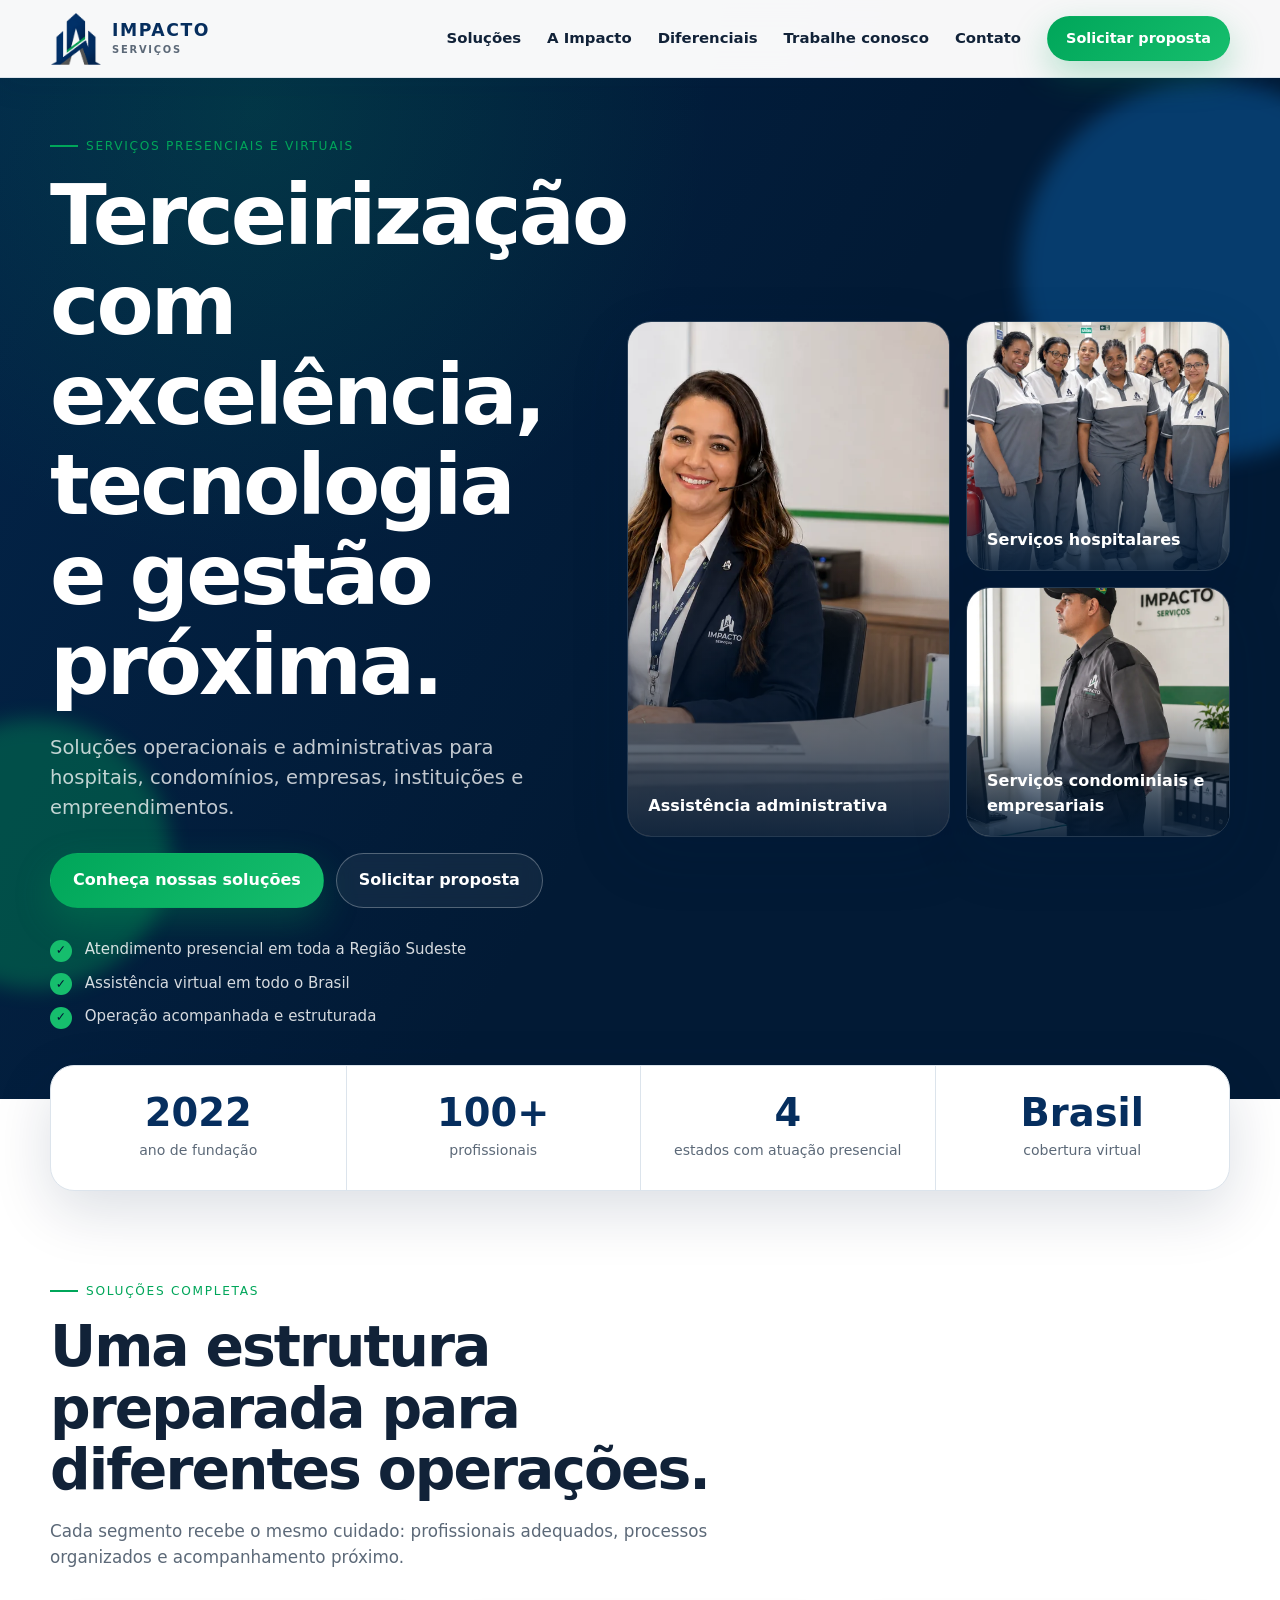
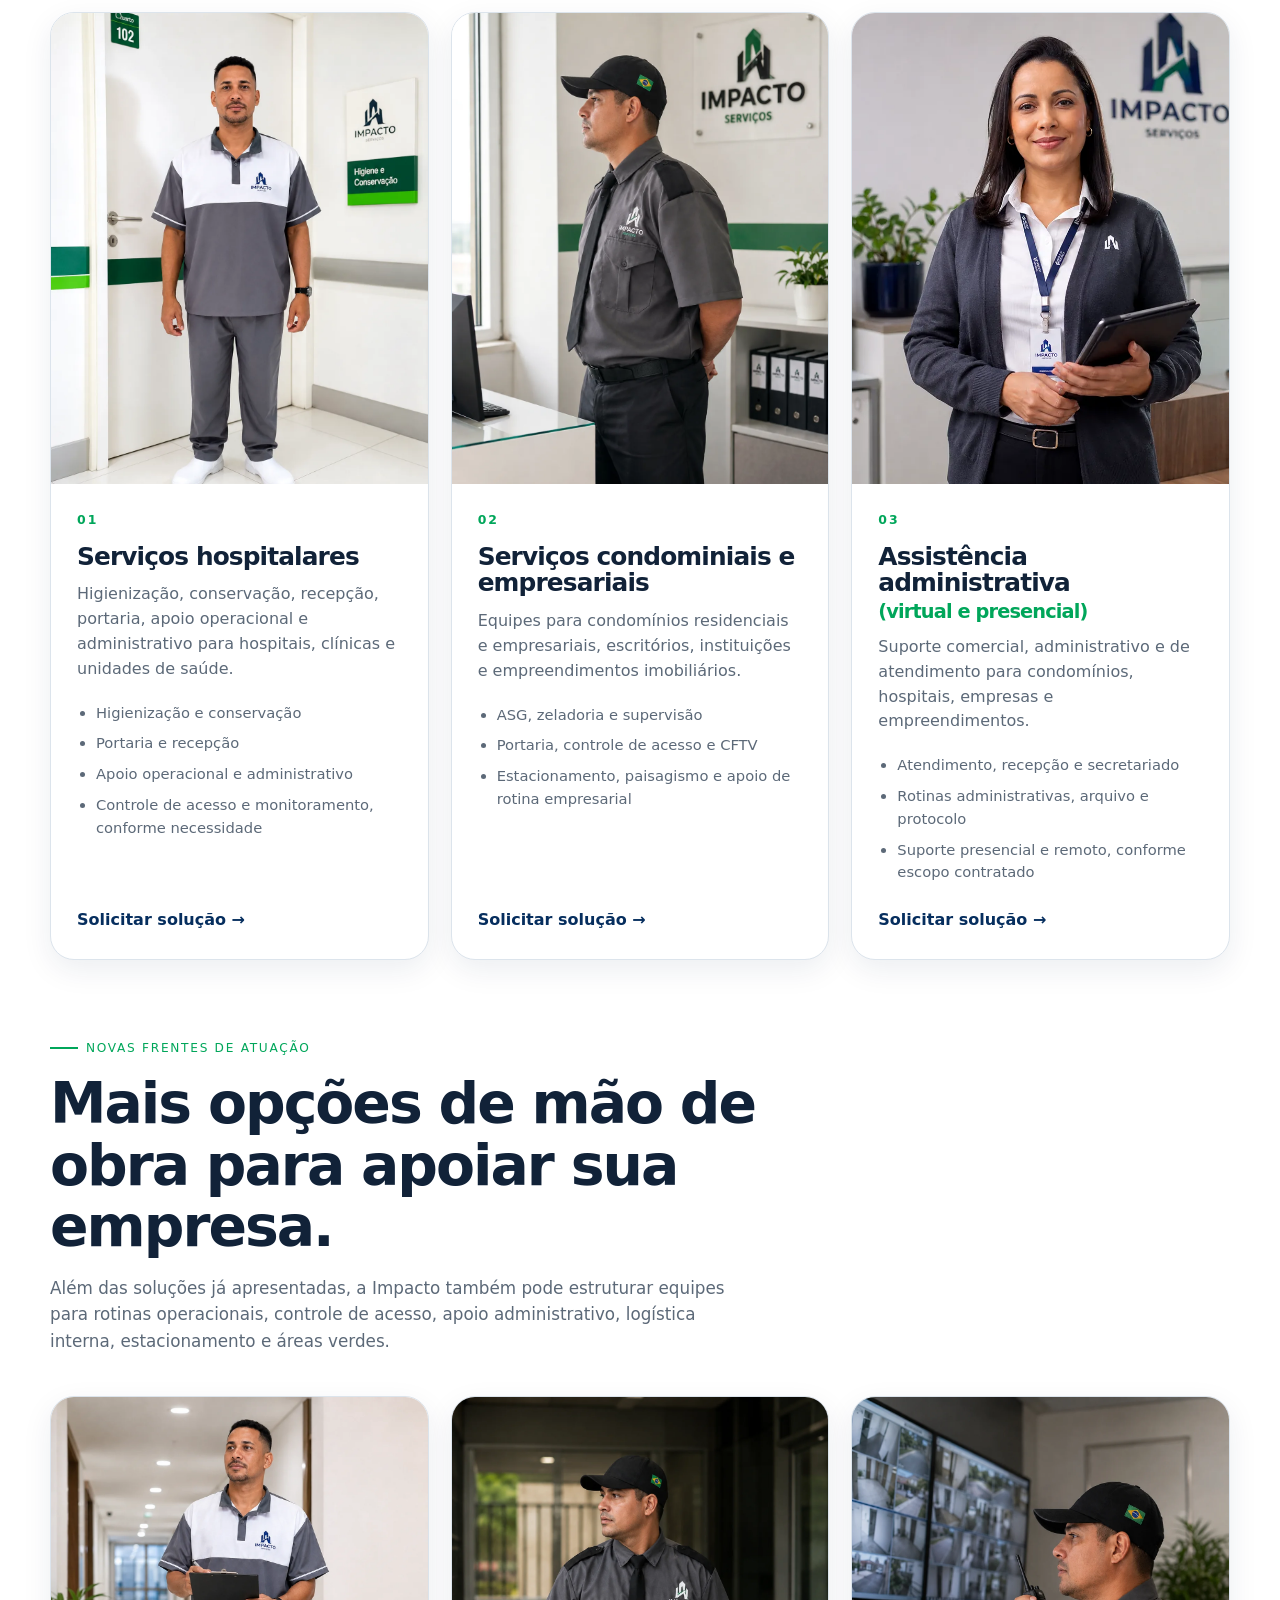
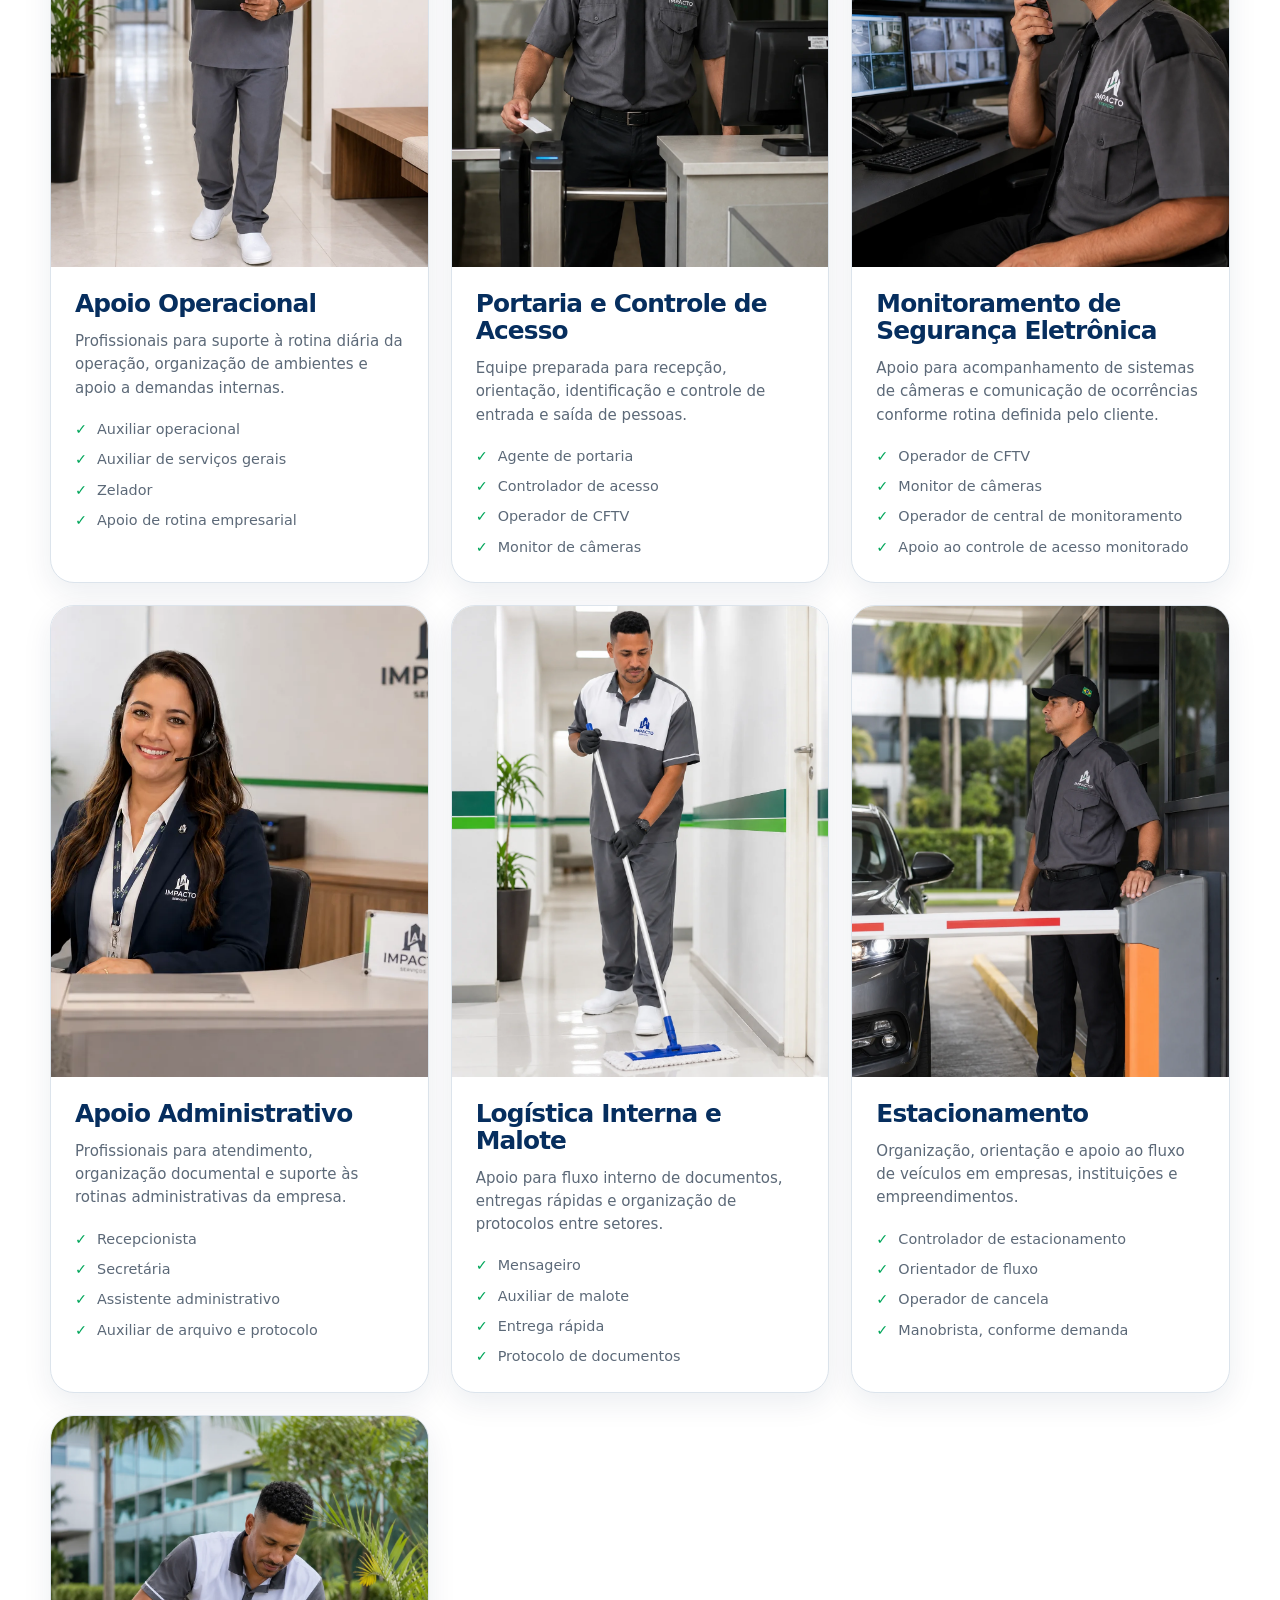
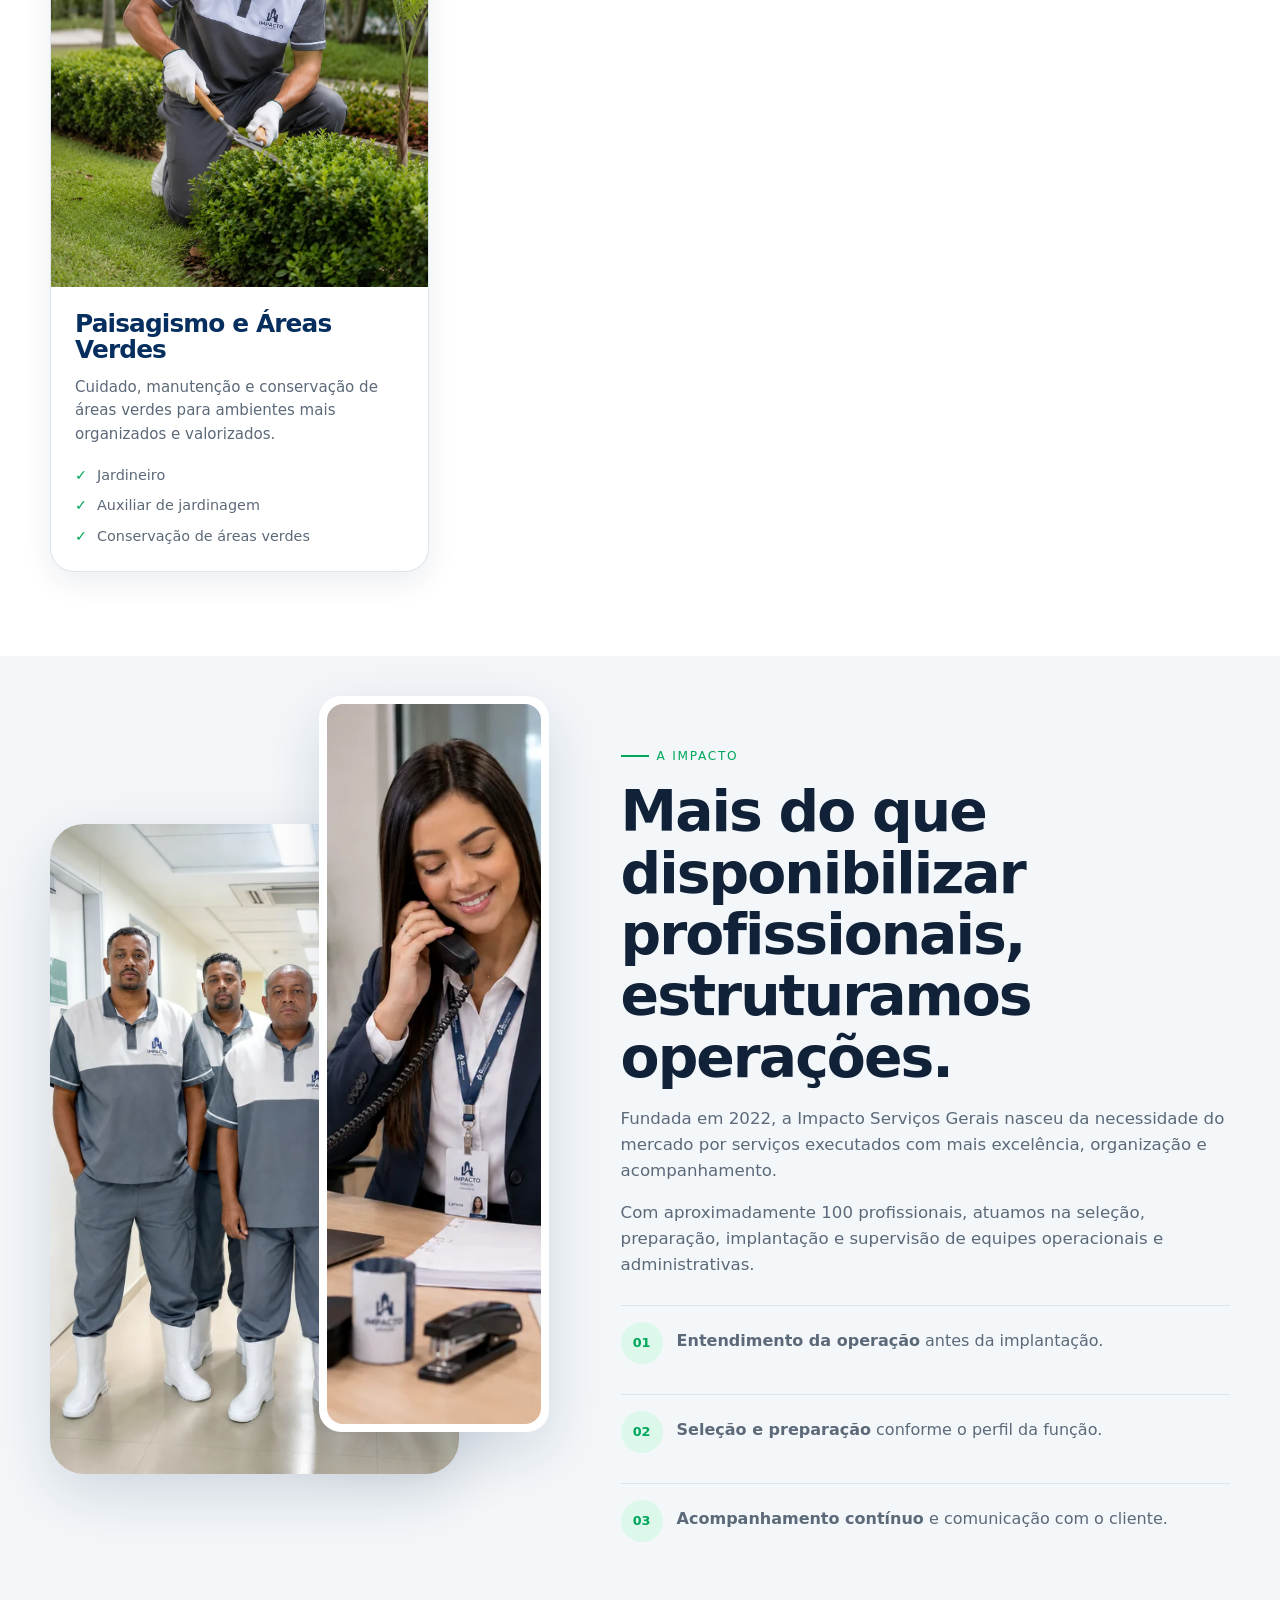
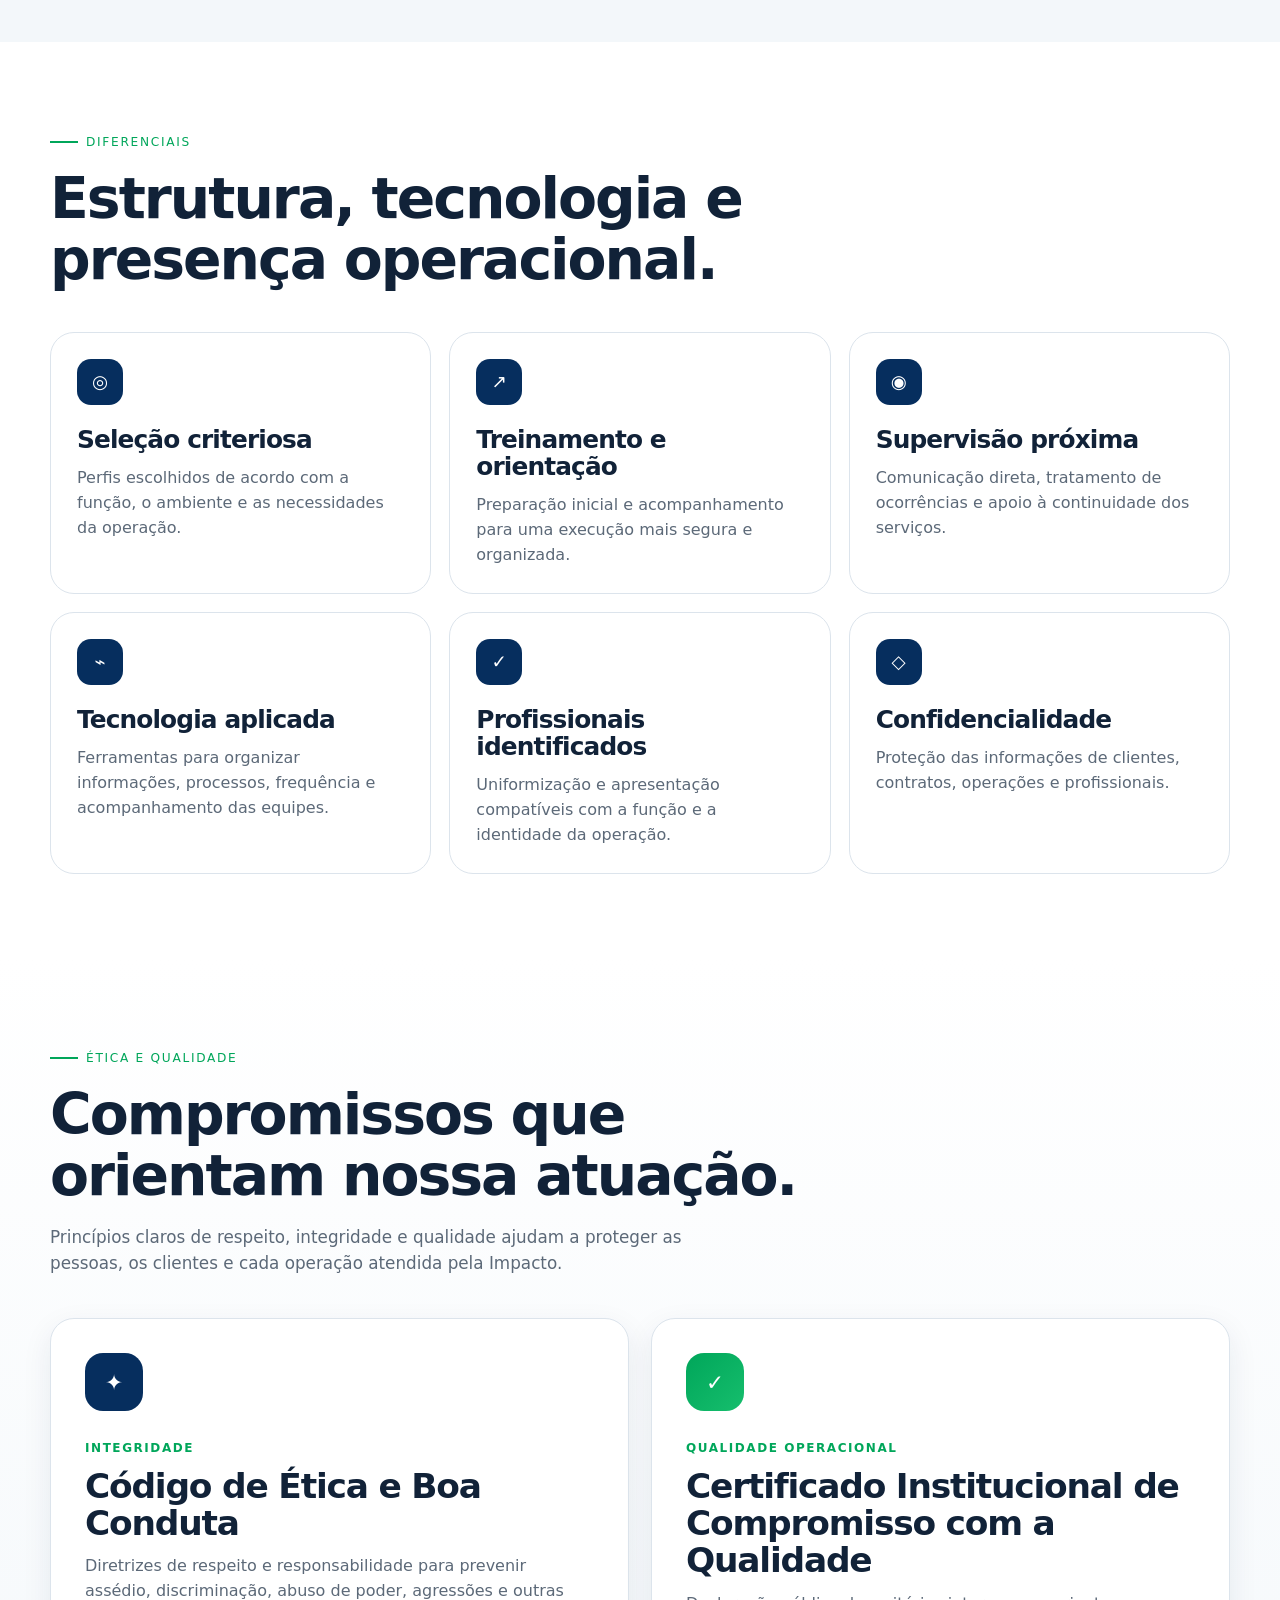
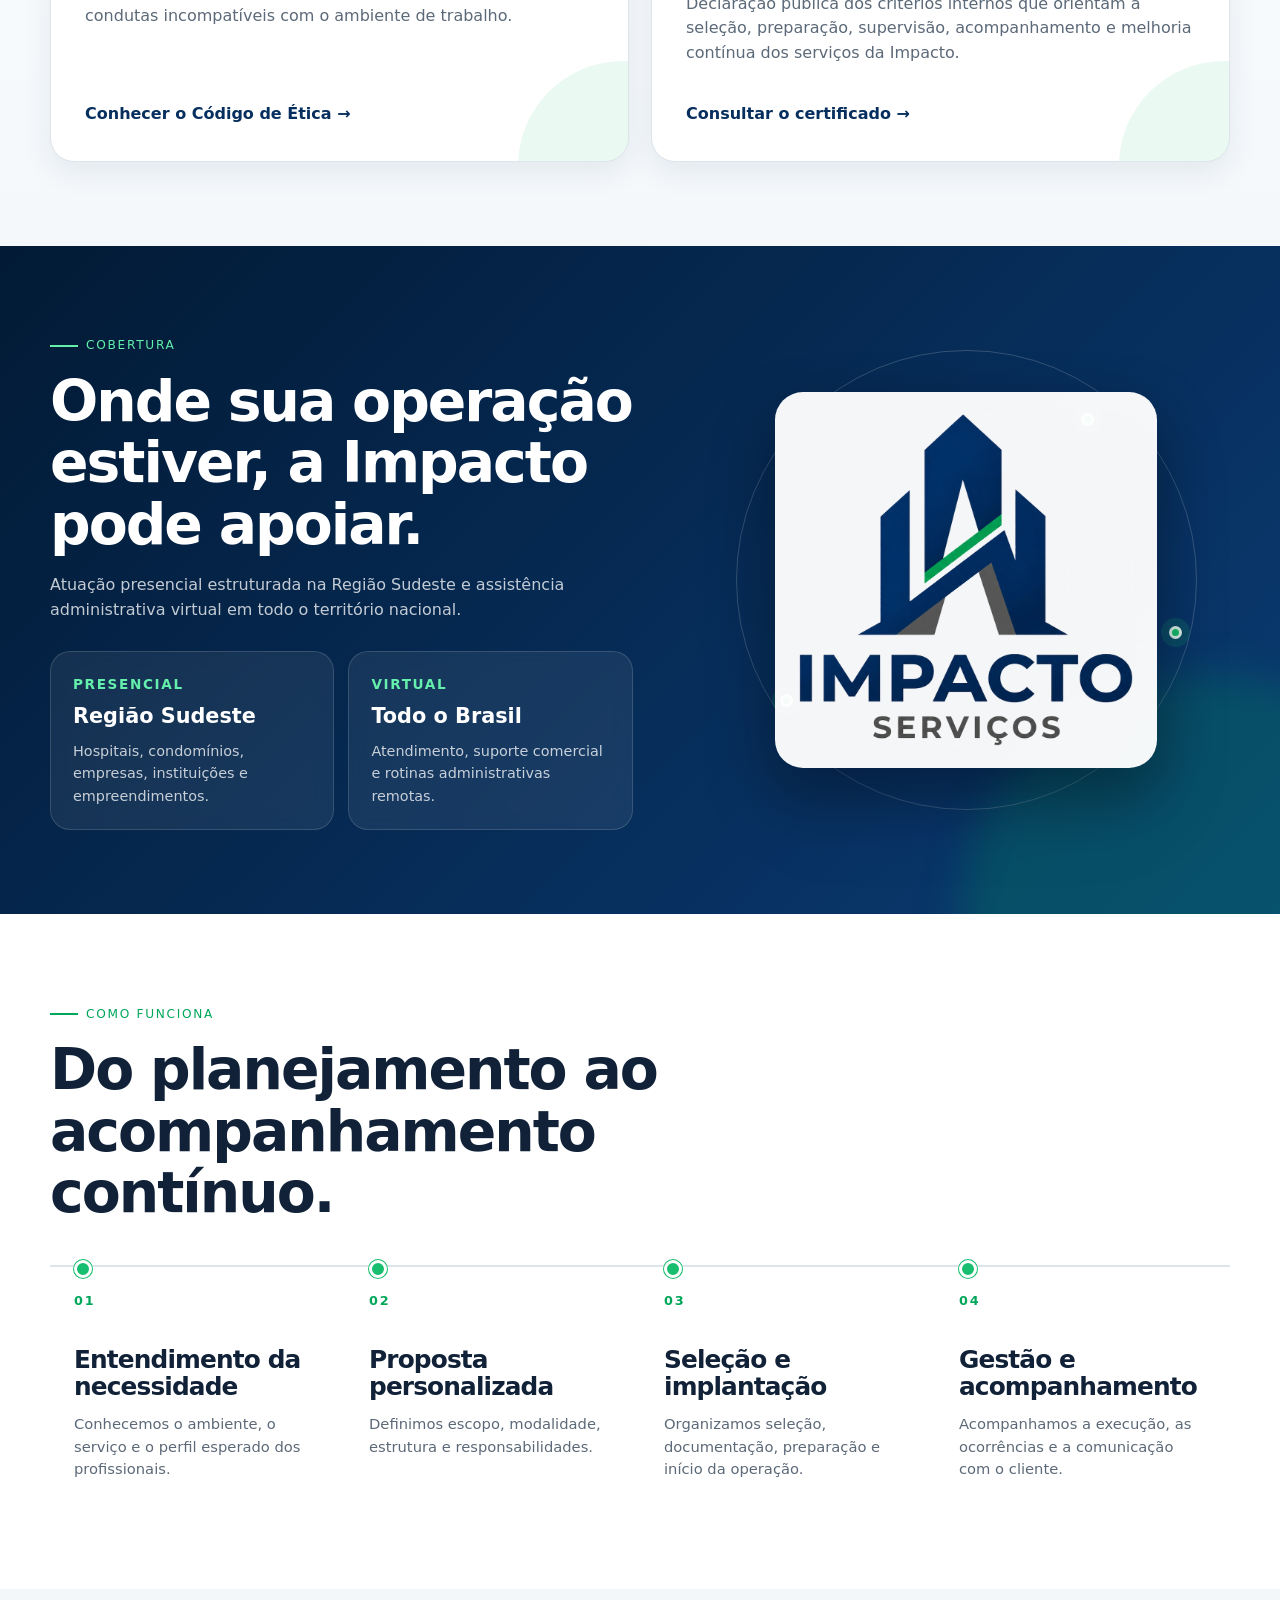
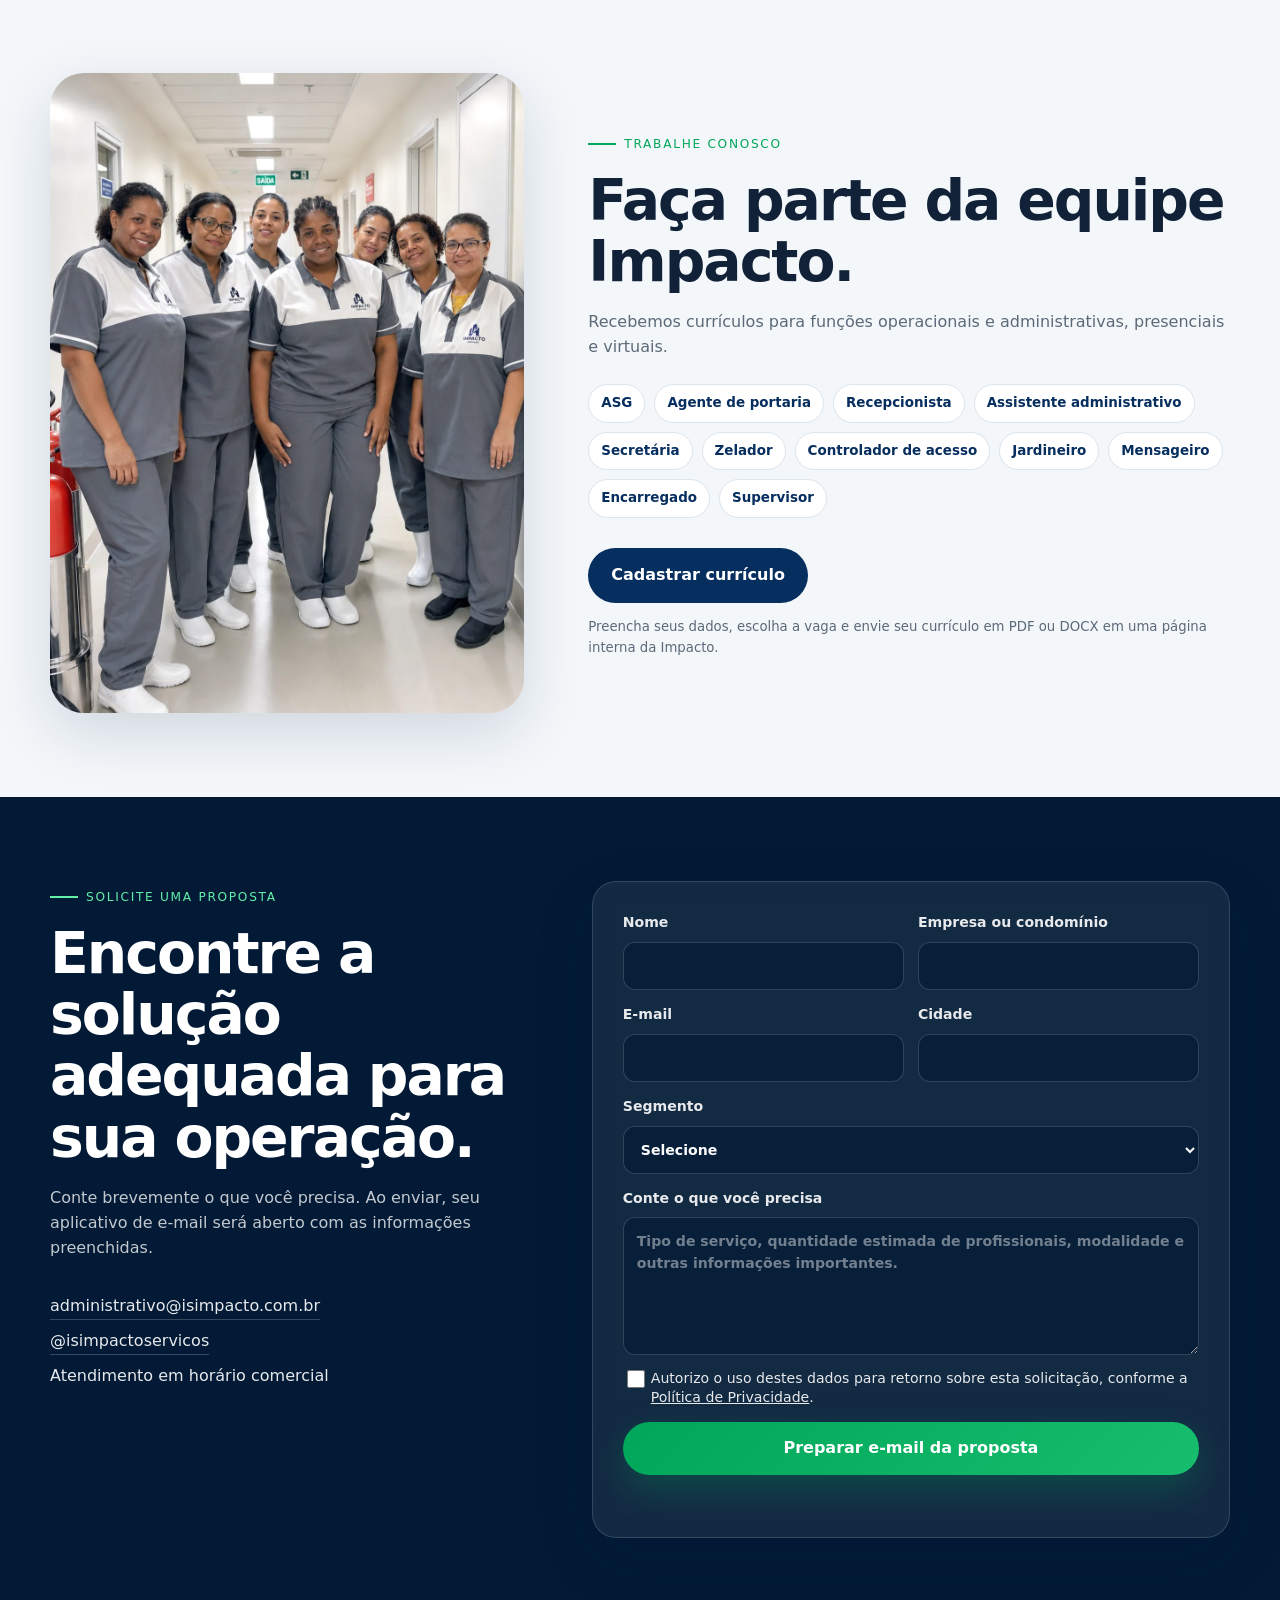
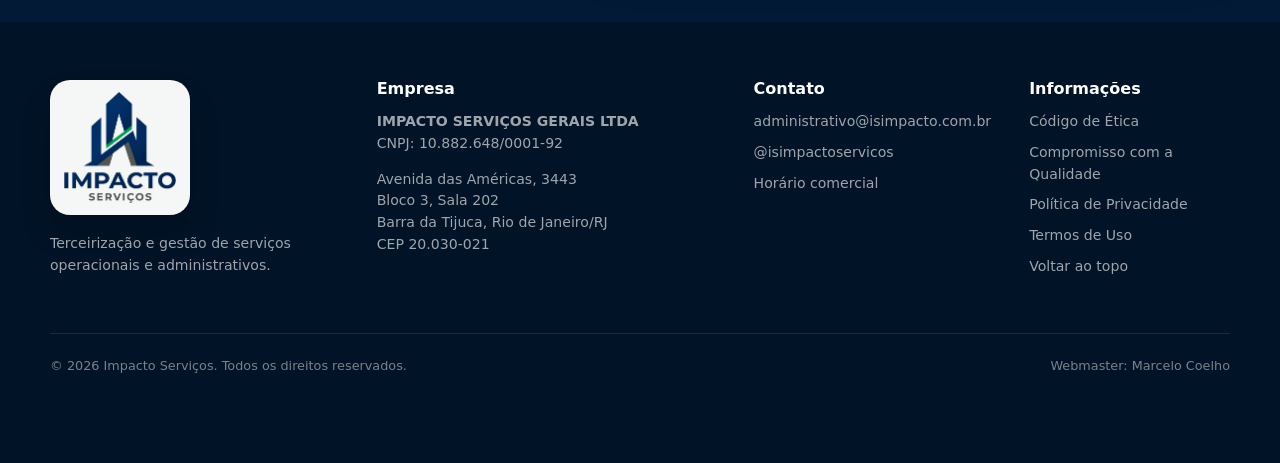
==== commit 427e974d: "Add files via upload" ====
--- a/index.html
+++ b/index.html
@@ -4,7 +4,7 @@
   <meta charset="utf-8" />
   <meta name="viewport" content="width=device-width, initial-scale=1, viewport-fit=cover" />
   <meta name="theme-color" content="#062e5e" />
-  <meta name="description" content="Impacto Serviços: terceirização de serviços hospitalares, condominiais, empresariais e assistência administrativa virtual e presencial." />
+  <meta name="description" content="Impacto Serviços: terceirização de serviços hospitalares, empresariais, portaria, apoio operacional, apoio administrativo, logística interna, estacionamento e paisagismo." />
   <meta name="robots" content="index,follow" />
   <link rel="canonical" href="https://isimpacto.com.br/" />
   <link rel="icon" type="image/png" href="favicon.png" />
@@ -18,7 +18,7 @@
     "name": "Impacto Serviços Gerais LTDA",
     "url": "https://isimpacto.com.br",
     "logo": "https://isimpacto.com.br/assets/images/logo-impacto.png",
-    "email": "mcoelho.adm@isimpacto.com.br",
+    "email": "administrativo@isimpacto.com.br",
     "foundingDate": "2022",
     "address": {
       "@type": "PostalAddress",
@@ -145,6 +145,7 @@
                 <li>Higienização e conservação</li>
                 <li>Portaria e recepção</li>
                 <li>Apoio operacional e administrativo</li>
+                <li>Controle de acesso e monitoramento, conforme necessidade</li>
               </ul>
               <a href="#proposta" class="text-link">Solicitar solução <span aria-hidden="true">→</span></a>
             </div>
@@ -160,8 +161,8 @@
               <p>Equipes para condomínios residenciais e empresariais, escritórios, instituições e empreendimentos imobiliários.</p>
               <ul>
                 <li>ASG, zeladoria e supervisão</li>
-                <li>Portaria e controle de acesso</li>
-                <li>Funções administrativas e síndico profissional</li>
+                <li>Portaria, controle de acesso e CFTV</li>
+                <li>Estacionamento, paisagismo e apoio de rotina empresarial</li>
               </ul>
               <a href="#proposta" class="text-link">Solicitar solução <span aria-hidden="true">→</span></a>
             </div>
@@ -176,14 +177,141 @@
               <h3>Assistência administrativa <span>(virtual e presencial)</span></h3>
               <p>Suporte comercial, administrativo e de atendimento para condomínios, hospitais, empresas e empreendimentos.</p>
               <ul>
-                <li>Atendimento e secretariado</li>
-                <li>Rotinas comerciais e administrativas</li>
-                <li>Suporte remoto em todo o Brasil</li>
+                <li>Atendimento, recepção e secretariado</li>
+                <li>Rotinas administrativas, arquivo e protocolo</li>
+                <li>Suporte presencial e remoto, conforme escopo contratado</li>
               </ul>
               <a href="#proposta" class="text-link">Solicitar solução <span aria-hidden="true">→</span></a>
             </div>
           </article>
         </div>
+
+        <div class="section-heading service-expansion-heading reveal">
+          <span class="eyebrow">Novas frentes de atuação</span>
+          <h2>Mais opções de mão de obra para apoiar sua empresa.</h2>
+          <p>Além das soluções já apresentadas, a Impacto também pode estruturar equipes para rotinas operacionais, controle de acesso, apoio administrativo, logística interna, estacionamento e áreas verdes.</p>
+        </div>
+
+        <div class="service-expansion-grid">
+          <article class="service-expansion-card reveal">
+            <picture>
+              <source media="(max-width: 620px)" srcset="assets/images/servico-apoio-operacional-480.webp" />
+              <img src="assets/images/servico-apoio-operacional-1200.webp" alt="Profissional da Impacto realizando apoio operacional em ambiente empresarial" loading="lazy" width="1200" height="1499" />
+            </picture>
+            <div>
+              <h3>Apoio Operacional</h3>
+              <p>Profissionais para suporte à rotina diária da operação, organização de ambientes e apoio a demandas internas.</p>
+              <ul>
+                <li>Auxiliar operacional</li>
+                <li>Auxiliar de serviços gerais</li>
+                <li>Zelador</li>
+                <li>Apoio de rotina empresarial</li>
+              </ul>
+            </div>
+          </article>
+
+          <article class="service-expansion-card reveal">
+            <picture>
+              <source media="(max-width: 620px)" srcset="assets/images/servico-portaria-controle-480.webp" />
+              <img src="assets/images/servico-portaria-controle-1200.webp" alt="Profissional de portaria da Impacto atuando em controle de acesso" loading="lazy" width="1200" height="1499" />
+            </picture>
+            <div>
+              <h3>Portaria e Controle de Acesso</h3>
+              <p>Equipe preparada para recepção, orientação, identificação e controle de entrada e saída de pessoas.</p>
+              <ul>
+                <li>Agente de portaria</li>
+                <li>Controlador de acesso</li>
+                <li>Operador de CFTV</li>
+                <li>Monitor de câmeras</li>
+              </ul>
+            </div>
+          </article>
+
+          <article class="service-expansion-card reveal">
+            <picture>
+              <source media="(max-width: 620px)" srcset="assets/images/servico-cftv-monitoramento-480.webp" />
+              <img src="assets/images/servico-cftv-monitoramento-1200.webp" alt="Profissional da Impacto monitorando câmeras de segurança" loading="lazy" width="1200" height="1499" />
+            </picture>
+            <div>
+              <h3>Monitoramento de Segurança Eletrônica</h3>
+              <p>Apoio para acompanhamento de sistemas de câmeras e comunicação de ocorrências conforme rotina definida pelo cliente.</p>
+              <ul>
+                <li>Operador de CFTV</li>
+                <li>Monitor de câmeras</li>
+                <li>Operador de central de monitoramento</li>
+                <li>Apoio ao controle de acesso monitorado</li>
+              </ul>
+            </div>
+          </article>
+
+          <article class="service-expansion-card reveal">
+            <picture>
+              <source media="(max-width: 620px)" srcset="assets/images/admin-recepcao-480.webp" />
+              <img src="assets/images/admin-recepcao-1200.webp" alt="Profissional administrativa da Impacto atuando em atendimento e rotinas de escritório" loading="lazy" width="1200" height="900" />
+            </picture>
+            <div>
+              <h3>Apoio Administrativo</h3>
+              <p>Profissionais para atendimento, organização documental e suporte às rotinas administrativas da empresa.</p>
+              <ul>
+                <li>Recepcionista</li>
+                <li>Secretária</li>
+                <li>Assistente administrativo</li>
+                <li>Auxiliar de arquivo e protocolo</li>
+              </ul>
+            </div>
+          </article>
+
+          <article class="service-expansion-card reveal">
+            <picture>
+              <source media="(max-width: 620px)" srcset="assets/images/servico-asg-limpeza-480.webp" />
+              <img src="assets/images/servico-asg-limpeza-1200.webp" alt="Profissional da Impacto organizando materiais em rotina interna de serviço" loading="lazy" width="1200" height="1499" />
+            </picture>
+            <div>
+              <h3>Logística Interna e Malote</h3>
+              <p>Apoio para fluxo interno de documentos, entregas rápidas e organização de protocolos entre setores.</p>
+              <ul>
+                <li>Mensageiro</li>
+                <li>Auxiliar de malote</li>
+                <li>Entrega rápida</li>
+                <li>Protocolo de documentos</li>
+              </ul>
+            </div>
+          </article>
+
+          <article class="service-expansion-card reveal">
+            <picture>
+              <source media="(max-width: 620px)" srcset="assets/images/servico-estacionamento-cancela-480.webp" />
+              <img src="assets/images/servico-estacionamento-cancela-1200.webp" alt="Profissional da Impacto atuando em cancela de estacionamento" loading="lazy" width="1200" height="1499" />
+            </picture>
+            <div>
+              <h3>Estacionamento</h3>
+              <p>Organização, orientação e apoio ao fluxo de veículos em empresas, instituições e empreendimentos.</p>
+              <ul>
+                <li>Controlador de estacionamento</li>
+                <li>Orientador de fluxo</li>
+                <li>Operador de cancela</li>
+                <li>Manobrista, conforme demanda</li>
+              </ul>
+            </div>
+          </article>
+
+          <article class="service-expansion-card reveal">
+            <picture>
+              <source media="(max-width: 620px)" srcset="assets/images/servico-paisagismo-areas-verdes-480.webp" />
+              <img src="assets/images/servico-paisagismo-areas-verdes-1200.webp" alt="Profissional da Impacto realizando conservação de área verde" loading="lazy" width="1200" height="1499" />
+            </picture>
+            <div>
+              <h3>Paisagismo e Áreas Verdes</h3>
+              <p>Cuidado, manutenção e conservação de áreas verdes para ambientes mais organizados e valorizados.</p>
+              <ul>
+                <li>Jardineiro</li>
+                <li>Auxiliar de jardinagem</li>
+                <li>Conservação de áreas verdes</li>
+              </ul>
+            </div>
+          </article>
+        </div>
+
       </div>
     </section>
 
@@ -334,7 +462,7 @@
           <h2>Faça parte da equipe Impacto.</h2>
           <p>Recebemos currículos para funções operacionais e administrativas, presenciais e virtuais.</p>
           <div class="role-chips" aria-label="Cargos de interesse">
-            <span>ASG</span><span>Agente de portaria</span><span>Recepcionista</span><span>Assistente administrativo</span><span>Secretária</span><span>Encarregado</span><span>Supervisor</span><span>Assistente virtual</span>
+            <span>ASG</span><span>Agente de portaria</span><span>Recepcionista</span><span>Assistente administrativo</span><span>Secretária</span><span>Zelador</span><span>Controlador de acesso</span><span>Jardineiro</span><span>Mensageiro</span><span>Encarregado</span><span>Supervisor</span>
           </div>
           <a class="btn btn-secondary" href="trabalhe-conosco.html">Cadastrar currículo</a>
           <p class="microcopy">Preencha seus dados, escolha a vaga e envie seu currículo em PDF ou DOCX em uma página interna da Impacto.</p>
@@ -349,7 +477,7 @@
           <h2>Encontre a solução adequada para sua operação.</h2>
           <p>Conte brevemente o que você precisa. Ao enviar, seu aplicativo de e-mail será aberto com as informações preenchidas.</p>
           <div class="contact-block" id="contato">
-            <a href="mailto:mcoelho.adm@isimpacto.com.br">mcoelho.adm@isimpacto.com.br</a>
+            <a href="mailto:administrativo@isimpacto.com.br">administrativo@isimpacto.com.br</a>
             <a href="https://www.instagram.com/isimpactoservicos/" target="_blank" rel="noopener noreferrer">@isimpactoservicos</a>
             <span>Atendimento em horário comercial</span>
           </div>
@@ -378,6 +506,11 @@
               <option>Serviços hospitalares</option>
               <option>Serviços condominiais e empresariais</option>
               <option>Assistência administrativa virtual e presencial</option>
+              <option>Apoio operacional</option>
+              <option>Portaria, controle de acesso e CFTV</option>
+              <option>Logística interna e malote</option>
+              <option>Estacionamento</option>
+              <option>Paisagismo e áreas verdes</option>
               <option>Outro</option>
             </select>
           </label>
@@ -405,7 +538,7 @@
       </div>
       <div>
         <h2>Contato</h2>
-        <a href="mailto:mcoelho.adm@isimpacto.com.br">mcoelho.adm@isimpacto.com.br</a>
+        <a href="mailto:administrativo@isimpacto.com.br">administrativo@isimpacto.com.br</a>
         <a href="https://www.instagram.com/isimpactoservicos/" target="_blank" rel="noopener noreferrer">@isimpactoservicos</a>
         <p>Horário comercial</p>
       </div>
--- a/styles.css
+++ b/styles.css
@@ -604,3 +604,72 @@
   .certificate-lead, .certificate-text { font-size: .94rem; }
   .certificate-explainer { padding: 24px; }
 }
+
+/* Novas frentes de atuação */
+.service-expansion-heading { margin-top: 72px; }
+.service-expansion-grid {
+  display: grid;
+  grid-template-columns: repeat(3, 1fr);
+  gap: 22px;
+}
+.service-expansion-card {
+  overflow: hidden;
+  border: 1px solid var(--line);
+  border-radius: var(--radius-md);
+  background: #fff;
+  box-shadow: var(--shadow-sm);
+  transition: transform .25s ease, box-shadow .25s ease, border-color .25s ease;
+}
+.service-expansion-card:hover {
+  transform: translateY(-6px);
+  border-color: rgba(0,166,90,.38);
+  box-shadow: var(--shadow-md);
+}
+.service-expansion-card picture {
+  display: block;
+  aspect-ratio: 4 / 5;
+  overflow: hidden;
+  background: var(--soft);
+}
+.service-expansion-card img {
+  width: 100%;
+  height: 100%;
+  object-fit: cover;
+  object-position: center top;
+  transition: transform .55s ease;
+}
+.service-expansion-card:hover img { transform: scale(1.04); }
+.service-expansion-card > div { padding: 24px; }
+.service-expansion-card h3 { color: var(--navy-900); }
+.service-expansion-card p { margin-bottom: 18px; font-size: .94rem; }
+.service-expansion-card ul {
+  display: grid;
+  gap: 8px;
+  margin: 0;
+  padding: 0;
+  list-style: none;
+  color: var(--muted);
+  font-size: .9rem;
+}
+.service-expansion-card li {
+  position: relative;
+  padding-left: 22px;
+}
+.service-expansion-card li::before {
+  content: "✓";
+  position: absolute;
+  left: 0;
+  top: 0;
+  color: var(--green-600);
+  font-weight: 900;
+}
+
+@media (max-width: 980px) {
+  .service-expansion-grid { grid-template-columns: repeat(2, 1fr); }
+}
+
+@media (max-width: 640px) {
+  .service-expansion-heading { margin-top: 50px; }
+  .service-expansion-grid { grid-template-columns: 1fr; }
+  .service-expansion-card > div { padding: 22px; }
+}
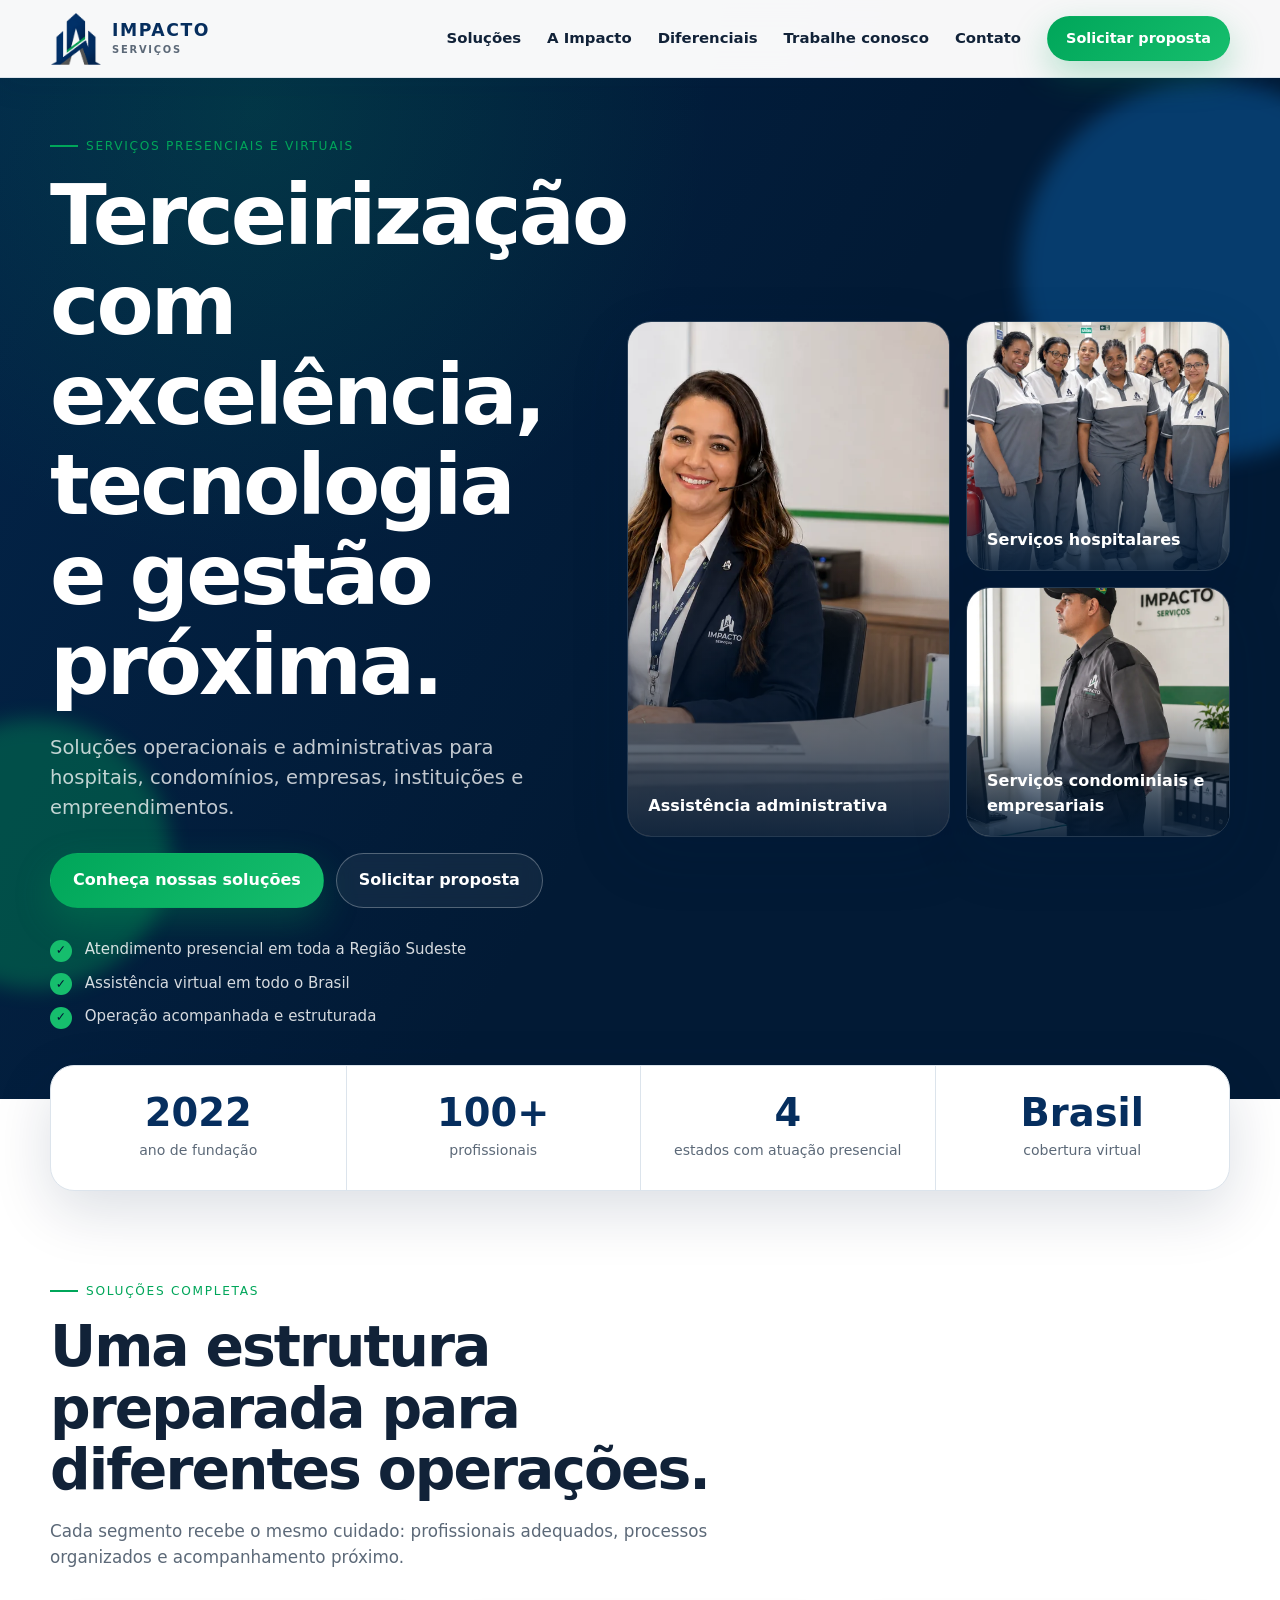
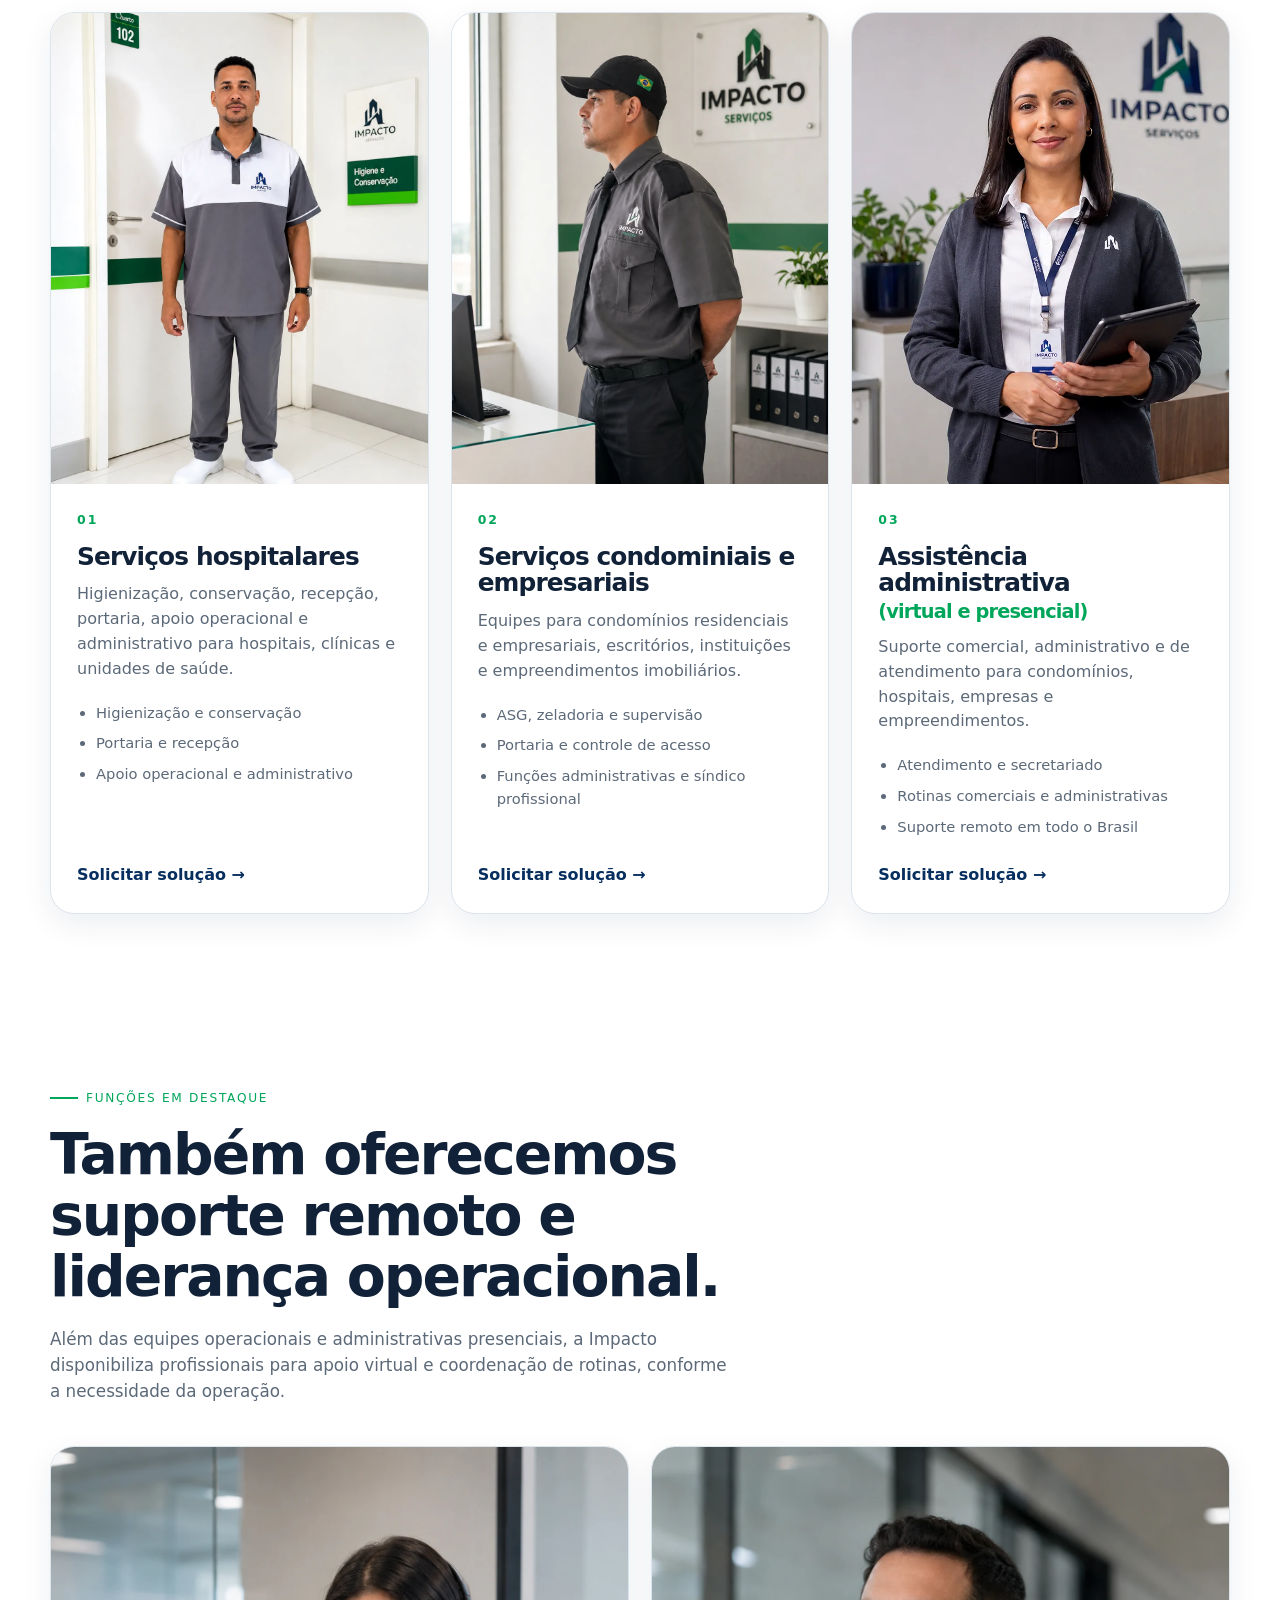
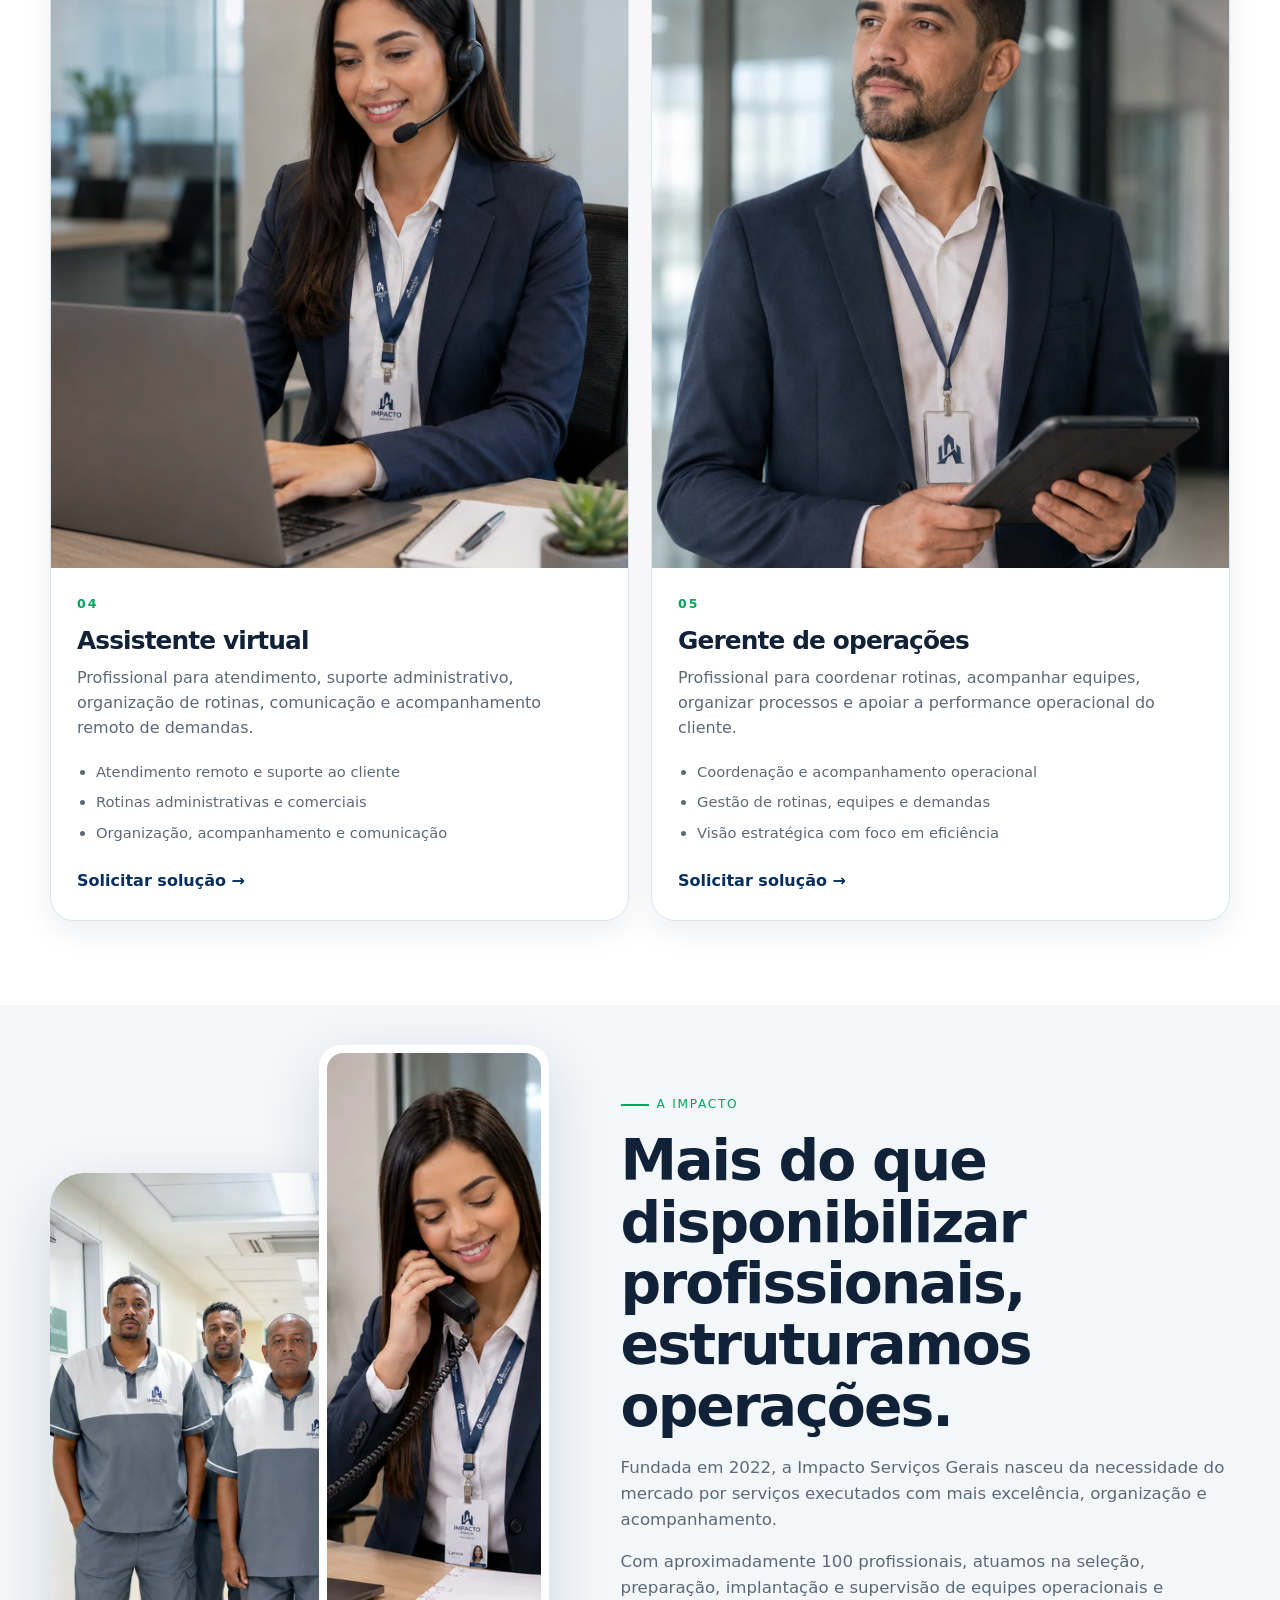
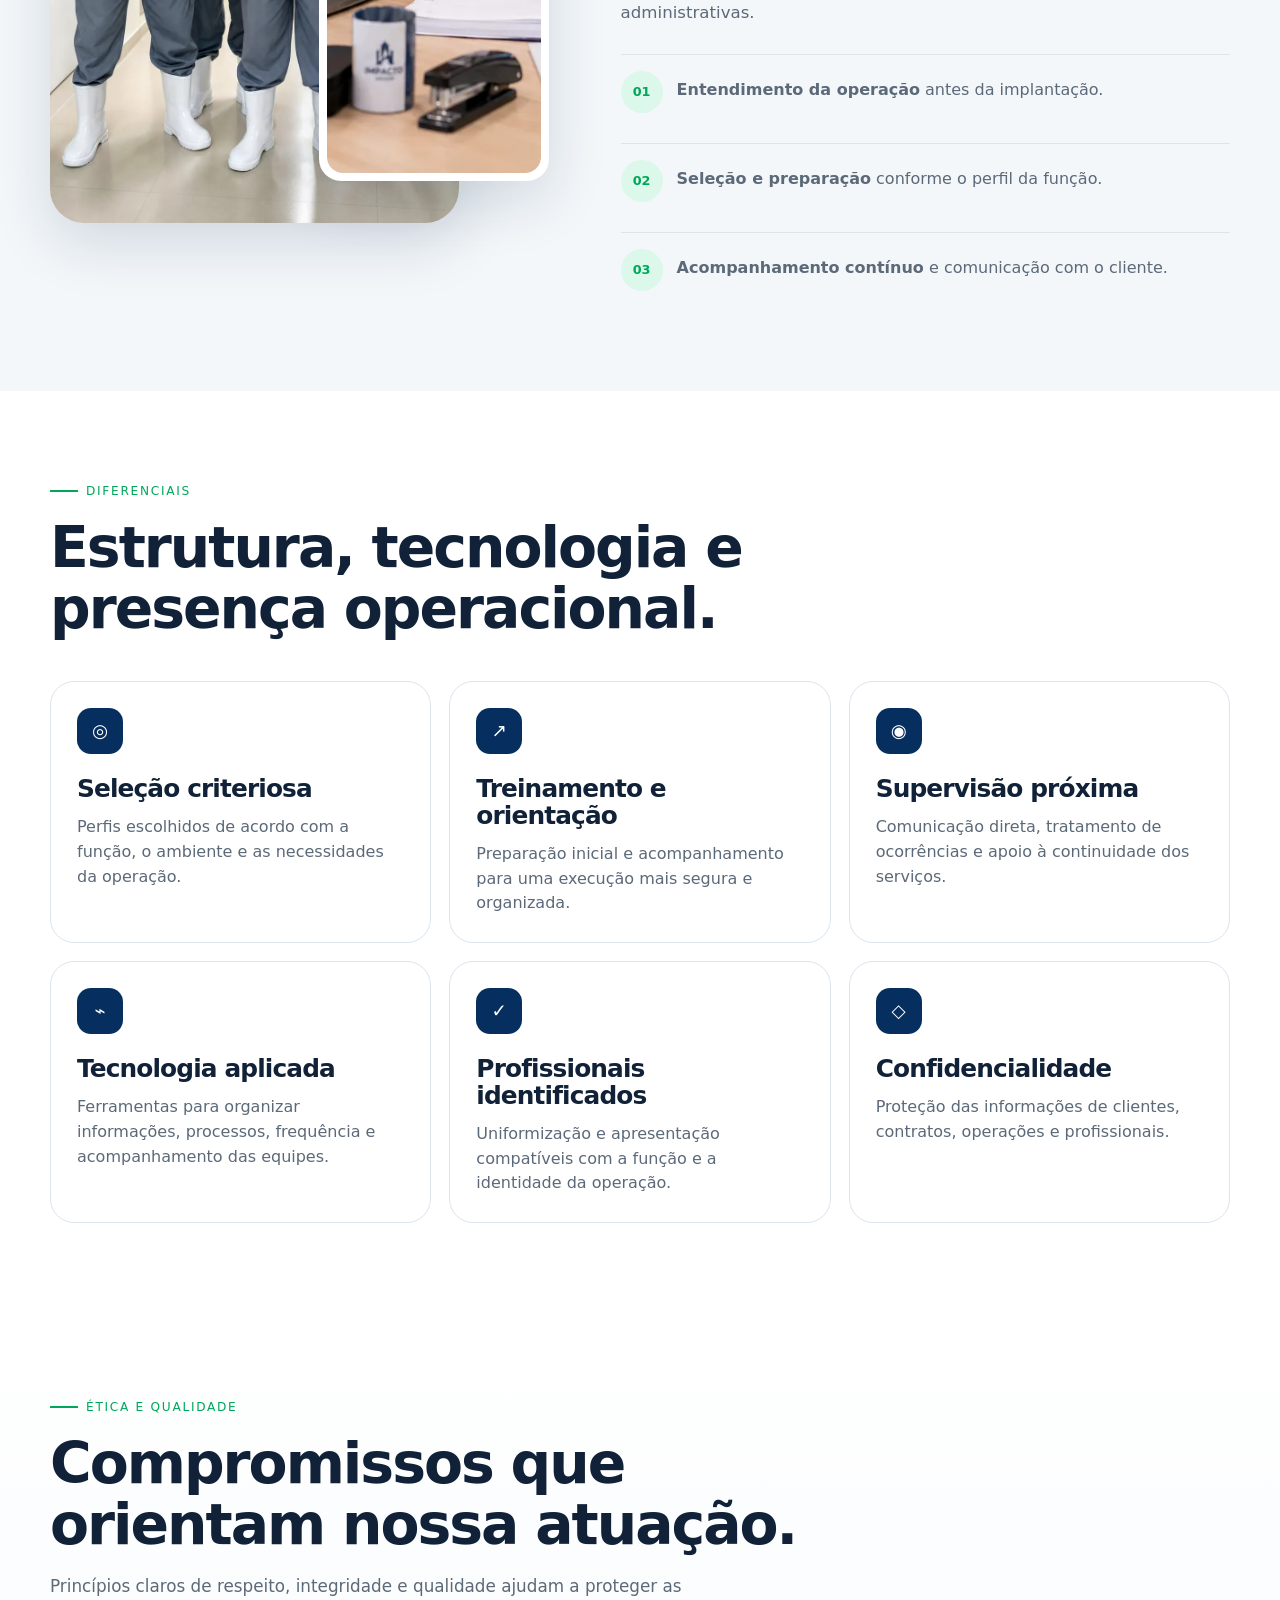
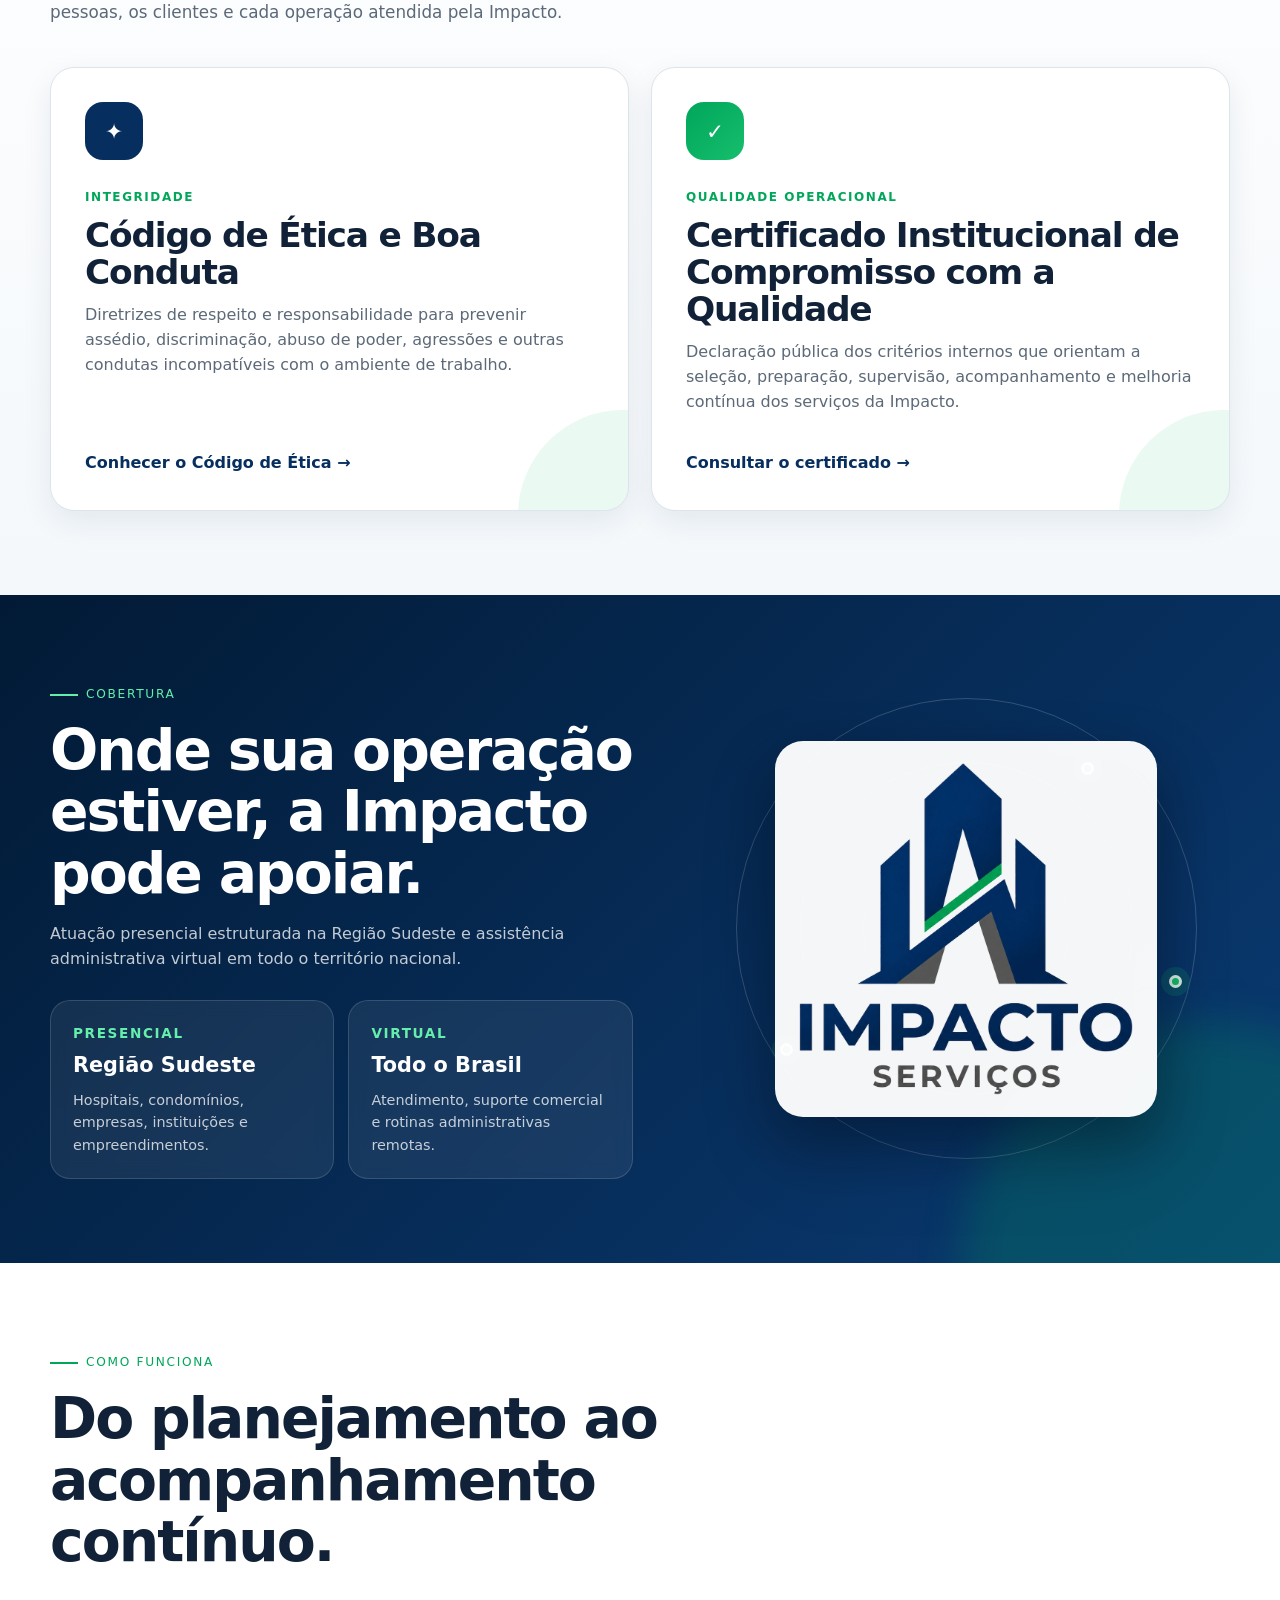
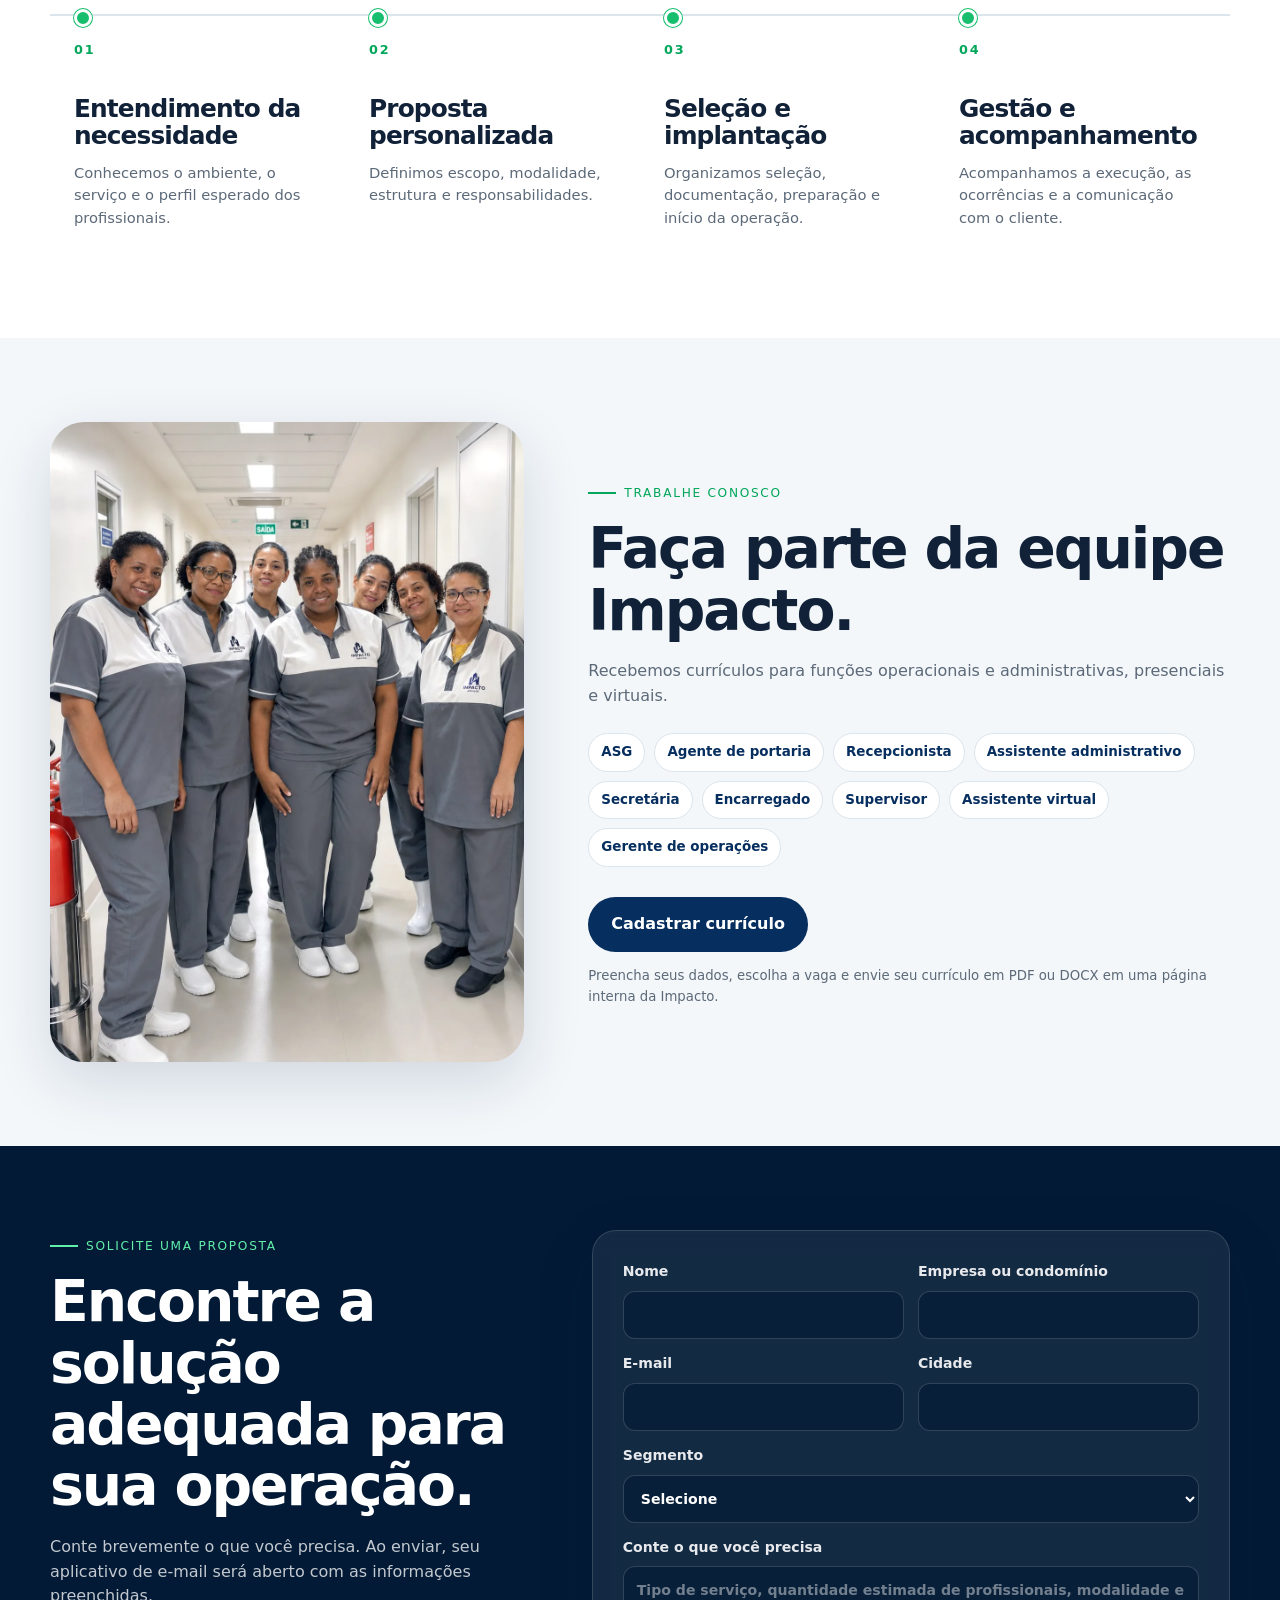
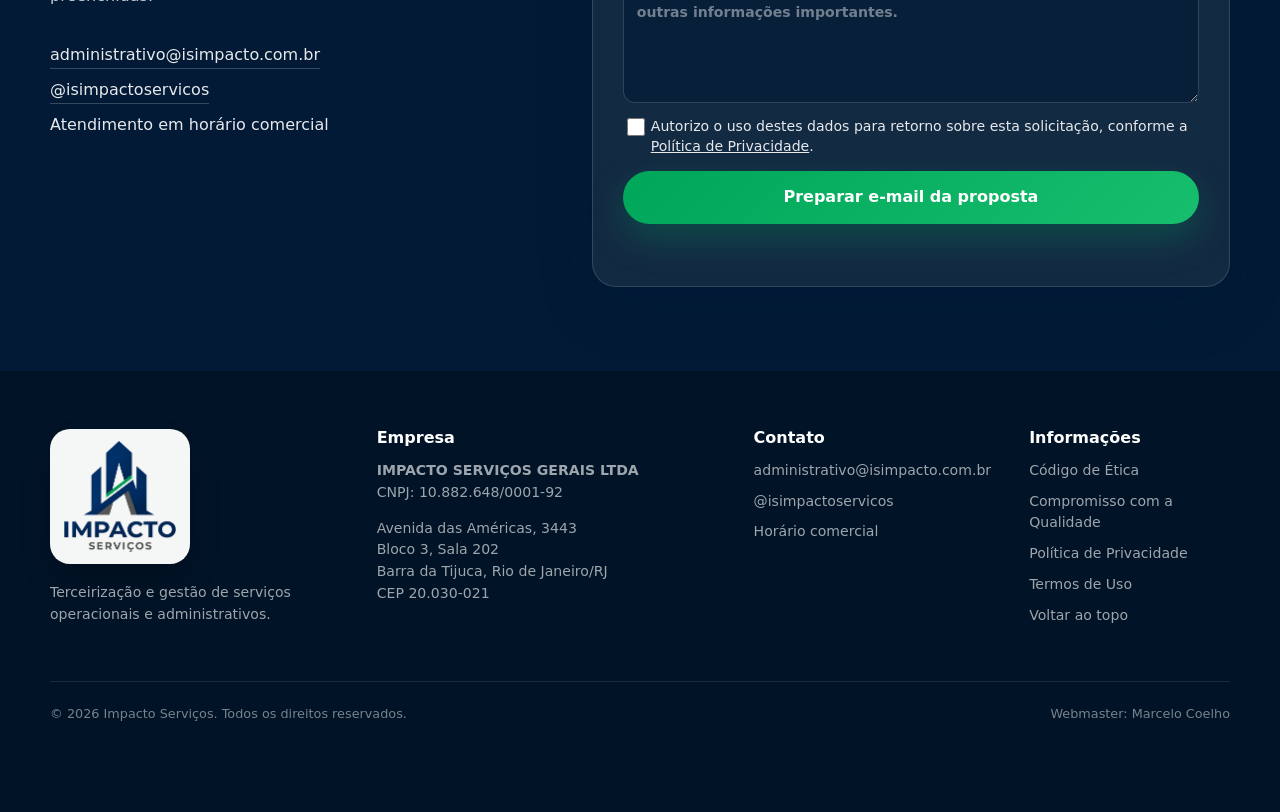
==== commit 635eeadd: "Add files via upload" ====
--- a/index.html
+++ b/index.html
@@ -4,7 +4,7 @@
   <meta charset="utf-8" />
   <meta name="viewport" content="width=device-width, initial-scale=1, viewport-fit=cover" />
   <meta name="theme-color" content="#062e5e" />
-  <meta name="description" content="Impacto Serviços: terceirização de serviços hospitalares, empresariais, portaria, apoio operacional, apoio administrativo, logística interna, estacionamento e paisagismo." />
+  <meta name="description" content="Impacto Serviços: terceirização de serviços hospitalares, condominiais, empresariais e assistência administrativa virtual e presencial." />
   <meta name="robots" content="index,follow" />
   <link rel="canonical" href="https://isimpacto.com.br/" />
   <link rel="icon" type="image/png" href="favicon.png" />
@@ -145,7 +145,6 @@
                 <li>Higienização e conservação</li>
                 <li>Portaria e recepção</li>
                 <li>Apoio operacional e administrativo</li>
-                <li>Controle de acesso e monitoramento, conforme necessidade</li>
               </ul>
               <a href="#proposta" class="text-link">Solicitar solução <span aria-hidden="true">→</span></a>
             </div>
@@ -161,8 +160,8 @@
               <p>Equipes para condomínios residenciais e empresariais, escritórios, instituições e empreendimentos imobiliários.</p>
               <ul>
                 <li>ASG, zeladoria e supervisão</li>
-                <li>Portaria, controle de acesso e CFTV</li>
-                <li>Estacionamento, paisagismo e apoio de rotina empresarial</li>
+                <li>Portaria e controle de acesso</li>
+                <li>Funções administrativas e síndico profissional</li>
               </ul>
               <a href="#proposta" class="text-link">Solicitar solução <span aria-hidden="true">→</span></a>
             </div>
@@ -177,141 +176,60 @@
               <h3>Assistência administrativa <span>(virtual e presencial)</span></h3>
               <p>Suporte comercial, administrativo e de atendimento para condomínios, hospitais, empresas e empreendimentos.</p>
               <ul>
-                <li>Atendimento, recepção e secretariado</li>
-                <li>Rotinas administrativas, arquivo e protocolo</li>
-                <li>Suporte presencial e remoto, conforme escopo contratado</li>
+                <li>Atendimento e secretariado</li>
+                <li>Rotinas comerciais e administrativas</li>
+                <li>Suporte remoto em todo o Brasil</li>
               </ul>
               <a href="#proposta" class="text-link">Solicitar solução <span aria-hidden="true">→</span></a>
             </div>
           </article>
         </div>
-
-        <div class="section-heading service-expansion-heading reveal">
-          <span class="eyebrow">Novas frentes de atuação</span>
-          <h2>Mais opções de mão de obra para apoiar sua empresa.</h2>
-          <p>Além das soluções já apresentadas, a Impacto também pode estruturar equipes para rotinas operacionais, controle de acesso, apoio administrativo, logística interna, estacionamento e áreas verdes.</p>
-        </div>
-
-        <div class="service-expansion-grid">
-          <article class="service-expansion-card reveal">
-            <picture>
-              <source media="(max-width: 620px)" srcset="assets/images/servico-apoio-operacional-480.webp" />
-              <img src="assets/images/servico-apoio-operacional-1200.webp" alt="Profissional da Impacto realizando apoio operacional em ambiente empresarial" loading="lazy" width="1200" height="1499" />
-            </picture>
-            <div>
-              <h3>Apoio Operacional</h3>
-              <p>Profissionais para suporte à rotina diária da operação, organização de ambientes e apoio a demandas internas.</p>
+      </div>
+    </section>
+
+    <section class="section" id="funcoes-destaque">
+      <div class="container">
+        <div class="section-heading reveal">
+          <span class="eyebrow">Funções em destaque</span>
+          <h2>Também oferecemos suporte remoto e liderança operacional.</h2>
+          <p>Além das equipes operacionais e administrativas presenciais, a Impacto disponibiliza profissionais para apoio virtual e coordenação de rotinas, conforme a necessidade da operação.</p>
+        </div>
+
+        <div class="spotlight-grid">
+          <article class="solution-card reveal card-admin">
+            <div class="solution-image">
+              <img src="assets/images/servico-assistente-virtual-1200.webp" alt="Assistente virtual da Impacto em atendimento remoto" loading="lazy" width="1200" height="1800" />
+            </div>
+            <div class="solution-body">
+              <span class="card-number">04</span>
+              <h3>Assistente virtual</h3>
+              <p>Profissional para atendimento, suporte administrativo, organização de rotinas, comunicação e acompanhamento remoto de demandas.</p>
               <ul>
-                <li>Auxiliar operacional</li>
-                <li>Auxiliar de serviços gerais</li>
-                <li>Zelador</li>
-                <li>Apoio de rotina empresarial</li>
+                <li>Atendimento remoto e suporte ao cliente</li>
+                <li>Rotinas administrativas e comerciais</li>
+                <li>Organização, acompanhamento e comunicação</li>
               </ul>
-            </div>
-          </article>
-
-          <article class="service-expansion-card reveal">
-            <picture>
-              <source media="(max-width: 620px)" srcset="assets/images/servico-portaria-controle-480.webp" />
-              <img src="assets/images/servico-portaria-controle-1200.webp" alt="Profissional de portaria da Impacto atuando em controle de acesso" loading="lazy" width="1200" height="1499" />
-            </picture>
-            <div>
-              <h3>Portaria e Controle de Acesso</h3>
-              <p>Equipe preparada para recepção, orientação, identificação e controle de entrada e saída de pessoas.</p>
+              <a href="#proposta" class="text-link">Solicitar solução <span aria-hidden="true">→</span></a>
+            </div>
+          </article>
+
+          <article class="solution-card reveal card-manager">
+            <div class="solution-image">
+              <img src="assets/images/servico-gerente-operacoes-1200.webp" alt="Gerente de operações da Impacto em ambiente corporativo" loading="lazy" width="1200" height="1800" />
+            </div>
+            <div class="solution-body">
+              <span class="card-number">05</span>
+              <h3>Gerente de operações</h3>
+              <p>Profissional para coordenar rotinas, acompanhar equipes, organizar processos e apoiar a performance operacional do cliente.</p>
               <ul>
-                <li>Agente de portaria</li>
-                <li>Controlador de acesso</li>
-                <li>Operador de CFTV</li>
-                <li>Monitor de câmeras</li>
+                <li>Coordenação e acompanhamento operacional</li>
+                <li>Gestão de rotinas, equipes e demandas</li>
+                <li>Visão estratégica com foco em eficiência</li>
               </ul>
-            </div>
-          </article>
-
-          <article class="service-expansion-card reveal">
-            <picture>
-              <source media="(max-width: 620px)" srcset="assets/images/servico-cftv-monitoramento-480.webp" />
-              <img src="assets/images/servico-cftv-monitoramento-1200.webp" alt="Profissional da Impacto monitorando câmeras de segurança" loading="lazy" width="1200" height="1499" />
-            </picture>
-            <div>
-              <h3>Monitoramento de Segurança Eletrônica</h3>
-              <p>Apoio para acompanhamento de sistemas de câmeras e comunicação de ocorrências conforme rotina definida pelo cliente.</p>
-              <ul>
-                <li>Operador de CFTV</li>
-                <li>Monitor de câmeras</li>
-                <li>Operador de central de monitoramento</li>
-                <li>Apoio ao controle de acesso monitorado</li>
-              </ul>
-            </div>
-          </article>
-
-          <article class="service-expansion-card reveal">
-            <picture>
-              <source media="(max-width: 620px)" srcset="assets/images/admin-recepcao-480.webp" />
-              <img src="assets/images/admin-recepcao-1200.webp" alt="Profissional administrativa da Impacto atuando em atendimento e rotinas de escritório" loading="lazy" width="1200" height="900" />
-            </picture>
-            <div>
-              <h3>Apoio Administrativo</h3>
-              <p>Profissionais para atendimento, organização documental e suporte às rotinas administrativas da empresa.</p>
-              <ul>
-                <li>Recepcionista</li>
-                <li>Secretária</li>
-                <li>Assistente administrativo</li>
-                <li>Auxiliar de arquivo e protocolo</li>
-              </ul>
-            </div>
-          </article>
-
-          <article class="service-expansion-card reveal">
-            <picture>
-              <source media="(max-width: 620px)" srcset="assets/images/servico-asg-limpeza-480.webp" />
-              <img src="assets/images/servico-asg-limpeza-1200.webp" alt="Profissional da Impacto organizando materiais em rotina interna de serviço" loading="lazy" width="1200" height="1499" />
-            </picture>
-            <div>
-              <h3>Logística Interna e Malote</h3>
-              <p>Apoio para fluxo interno de documentos, entregas rápidas e organização de protocolos entre setores.</p>
-              <ul>
-                <li>Mensageiro</li>
-                <li>Auxiliar de malote</li>
-                <li>Entrega rápida</li>
-                <li>Protocolo de documentos</li>
-              </ul>
-            </div>
-          </article>
-
-          <article class="service-expansion-card reveal">
-            <picture>
-              <source media="(max-width: 620px)" srcset="assets/images/servico-estacionamento-cancela-480.webp" />
-              <img src="assets/images/servico-estacionamento-cancela-1200.webp" alt="Profissional da Impacto atuando em cancela de estacionamento" loading="lazy" width="1200" height="1499" />
-            </picture>
-            <div>
-              <h3>Estacionamento</h3>
-              <p>Organização, orientação e apoio ao fluxo de veículos em empresas, instituições e empreendimentos.</p>
-              <ul>
-                <li>Controlador de estacionamento</li>
-                <li>Orientador de fluxo</li>
-                <li>Operador de cancela</li>
-                <li>Manobrista, conforme demanda</li>
-              </ul>
-            </div>
-          </article>
-
-          <article class="service-expansion-card reveal">
-            <picture>
-              <source media="(max-width: 620px)" srcset="assets/images/servico-paisagismo-areas-verdes-480.webp" />
-              <img src="assets/images/servico-paisagismo-areas-verdes-1200.webp" alt="Profissional da Impacto realizando conservação de área verde" loading="lazy" width="1200" height="1499" />
-            </picture>
-            <div>
-              <h3>Paisagismo e Áreas Verdes</h3>
-              <p>Cuidado, manutenção e conservação de áreas verdes para ambientes mais organizados e valorizados.</p>
-              <ul>
-                <li>Jardineiro</li>
-                <li>Auxiliar de jardinagem</li>
-                <li>Conservação de áreas verdes</li>
-              </ul>
-            </div>
-          </article>
-        </div>
-
+              <a href="#proposta" class="text-link">Solicitar solução <span aria-hidden="true">→</span></a>
+            </div>
+          </article>
+        </div>
       </div>
     </section>
 
@@ -462,7 +380,7 @@
           <h2>Faça parte da equipe Impacto.</h2>
           <p>Recebemos currículos para funções operacionais e administrativas, presenciais e virtuais.</p>
           <div class="role-chips" aria-label="Cargos de interesse">
-            <span>ASG</span><span>Agente de portaria</span><span>Recepcionista</span><span>Assistente administrativo</span><span>Secretária</span><span>Zelador</span><span>Controlador de acesso</span><span>Jardineiro</span><span>Mensageiro</span><span>Encarregado</span><span>Supervisor</span>
+            <span>ASG</span><span>Agente de portaria</span><span>Recepcionista</span><span>Assistente administrativo</span><span>Secretária</span><span>Encarregado</span><span>Supervisor</span><span>Assistente virtual</span><span>Gerente de operações</span>
           </div>
           <a class="btn btn-secondary" href="trabalhe-conosco.html">Cadastrar currículo</a>
           <p class="microcopy">Preencha seus dados, escolha a vaga e envie seu currículo em PDF ou DOCX em uma página interna da Impacto.</p>
@@ -506,11 +424,6 @@
               <option>Serviços hospitalares</option>
               <option>Serviços condominiais e empresariais</option>
               <option>Assistência administrativa virtual e presencial</option>
-              <option>Apoio operacional</option>
-              <option>Portaria, controle de acesso e CFTV</option>
-              <option>Logística interna e malote</option>
-              <option>Estacionamento</option>
-              <option>Paisagismo e áreas verdes</option>
               <option>Outro</option>
             </select>
           </label>
--- a/styles.css
+++ b/styles.css
@@ -151,6 +151,7 @@
 .section-heading { max-width: 760px; margin-bottom: 42px; }
 .section-heading p { max-width: 680px; font-size: 1.05rem; }
 .solution-grid { display: grid; grid-template-columns: repeat(3,1fr); gap: 22px; }
+.spotlight-grid { display: grid; grid-template-columns: repeat(2,1fr); gap: 22px; }
 .solution-card { display: flex; min-height: 100%; flex-direction: column; overflow: hidden; border: 1px solid var(--line); border-radius: var(--radius-md); background: white; box-shadow: var(--shadow-sm); transition: transform .25s ease, box-shadow .25s ease, border-color .25s ease; }
 .solution-card:hover { transform: translateY(-7px); border-color: rgba(0,166,90,.38); box-shadow: var(--shadow-md); }
 .solution-image { aspect-ratio: 4 / 5; overflow: hidden; background: var(--soft); }
@@ -159,6 +160,7 @@
 .card-hospital .solution-image img { object-position: center 10%; }
 .card-portaria .solution-image img { object-position: center 10%; }
 .card-admin .solution-image img { object-position: center top; }
+.card-manager .solution-image img { object-position: center top; }
 .solution-body { display: flex; flex: 1; flex-direction: column; padding: 26px; }
 .solution-body h3 span { display: block; margin-top: 5px; color: var(--green-600); font-size: .78em; }
 .card-number { display: block; margin-bottom: 14px; color: var(--green-600); font-size: .78rem; font-weight: 900; letter-spacing: .16em; }
@@ -289,7 +291,7 @@
   .stats-grid { grid-template-columns: repeat(2,1fr); }
   .stat:nth-child(3) { border-left: 0; border-top: 1px solid var(--line); }
   .stat:nth-child(4) { border-top: 1px solid var(--line); }
-  .solution-grid, .benefits-grid { grid-template-columns: repeat(2,1fr); }
+  .solution-grid, .benefits-grid, .spotlight-grid { grid-template-columns: repeat(2,1fr); }
   .about-grid, .careers-grid, .proposal-grid { gap: 42px; }
   .about-media { min-height: 560px; }
   .about-main { height: 560px; }
@@ -312,7 +314,7 @@
   .stat { padding: 20px 12px; }
   .stat span { font-size: .76rem; }
   .section-heading { margin-bottom: 30px; }
-  .solution-grid, .benefits-grid, .coverage-cards, .process-list, .footer-grid, .form-row { grid-template-columns: 1fr; }
+  .solution-grid, .benefits-grid, .spotlight-grid, .coverage-cards, .process-list, .footer-grid, .form-row { grid-template-columns: 1fr; }
   .solution-body { padding: 22px; }
   .solution-image { aspect-ratio: 4 / 5; }
   .about-media { min-height: 480px; }
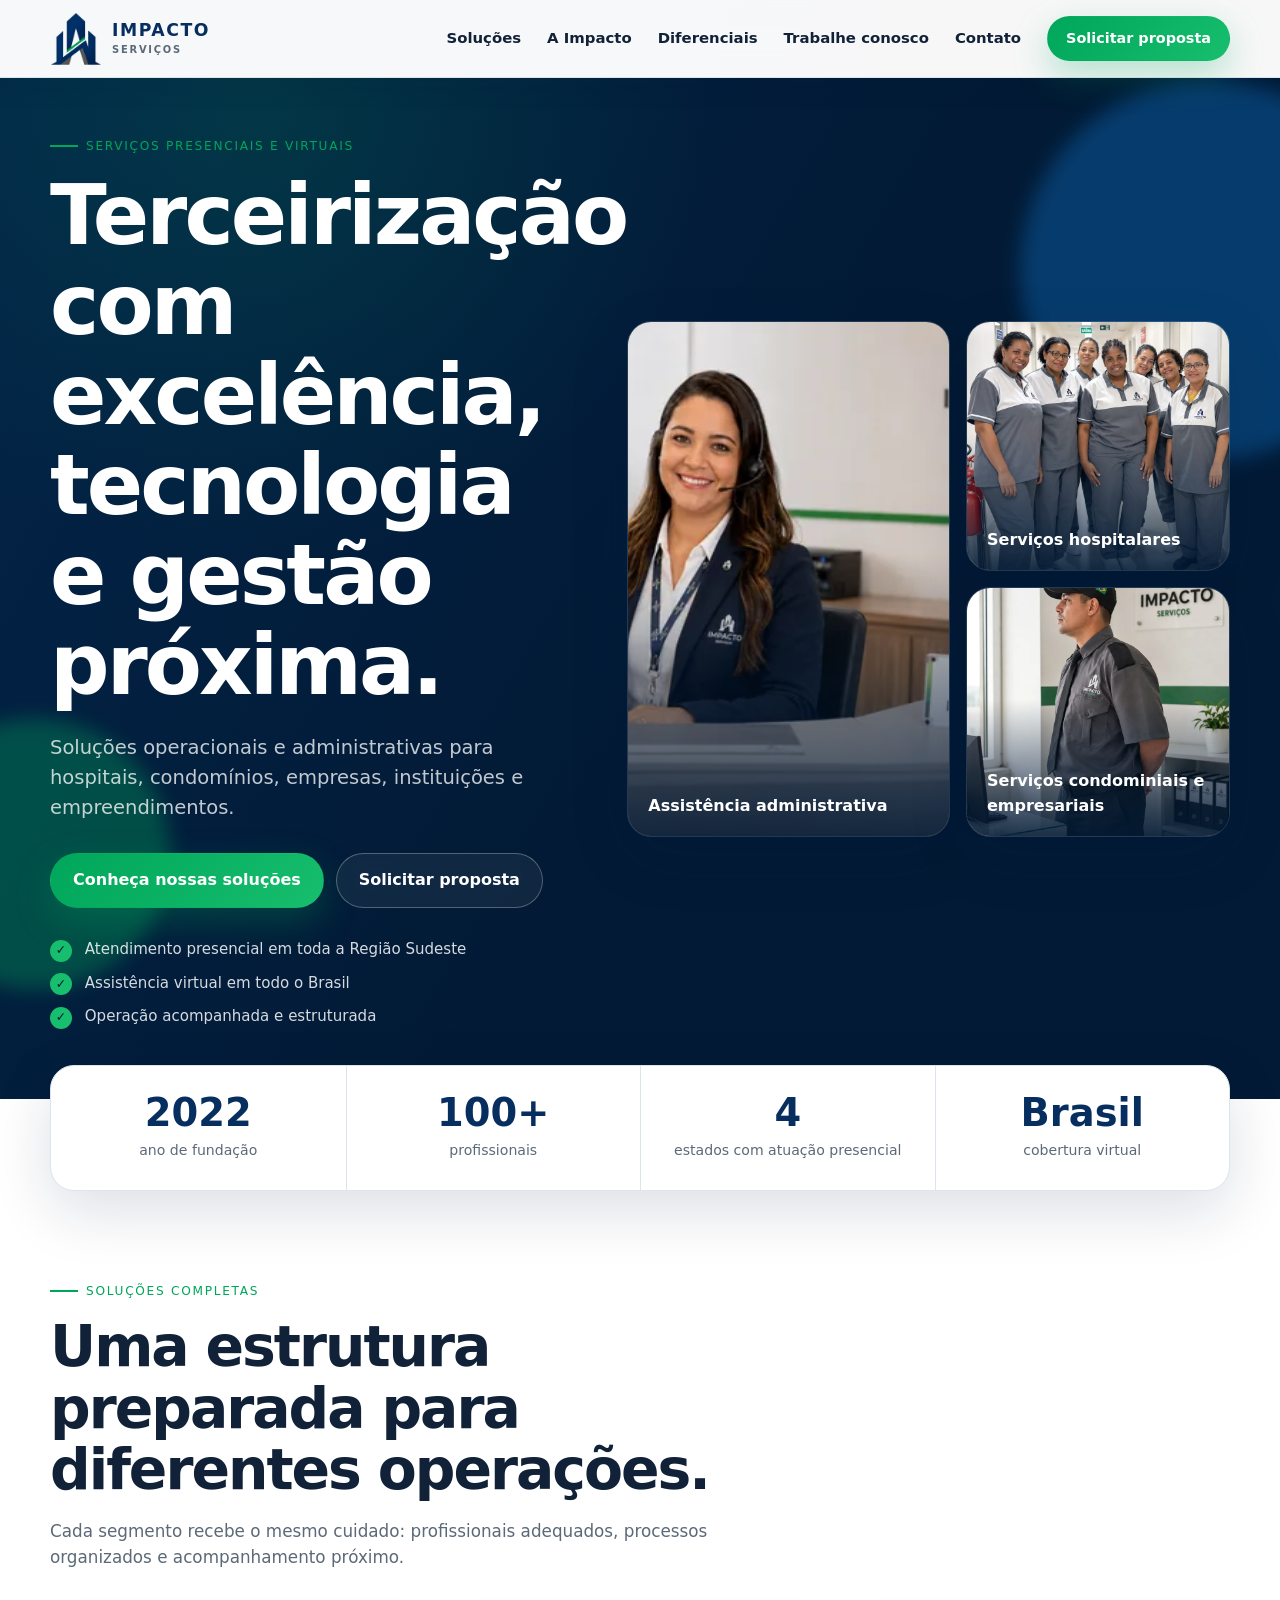
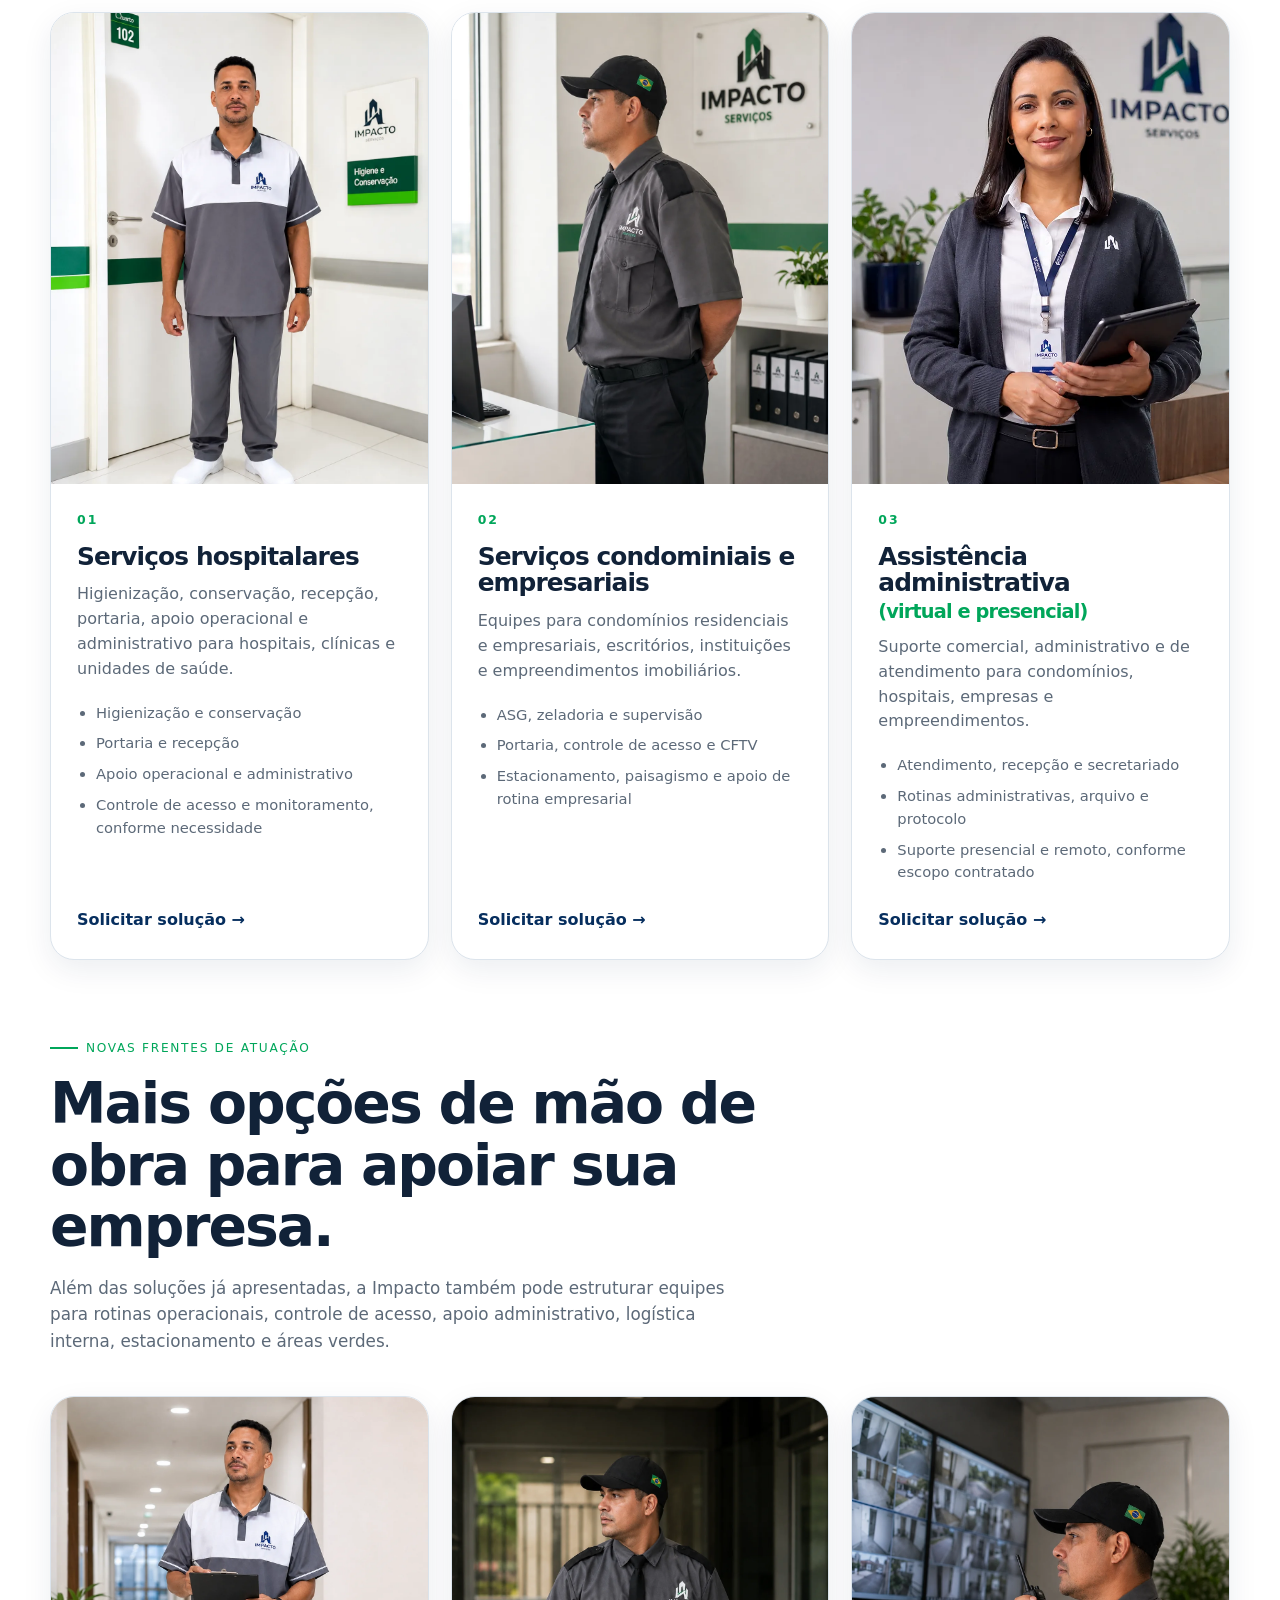
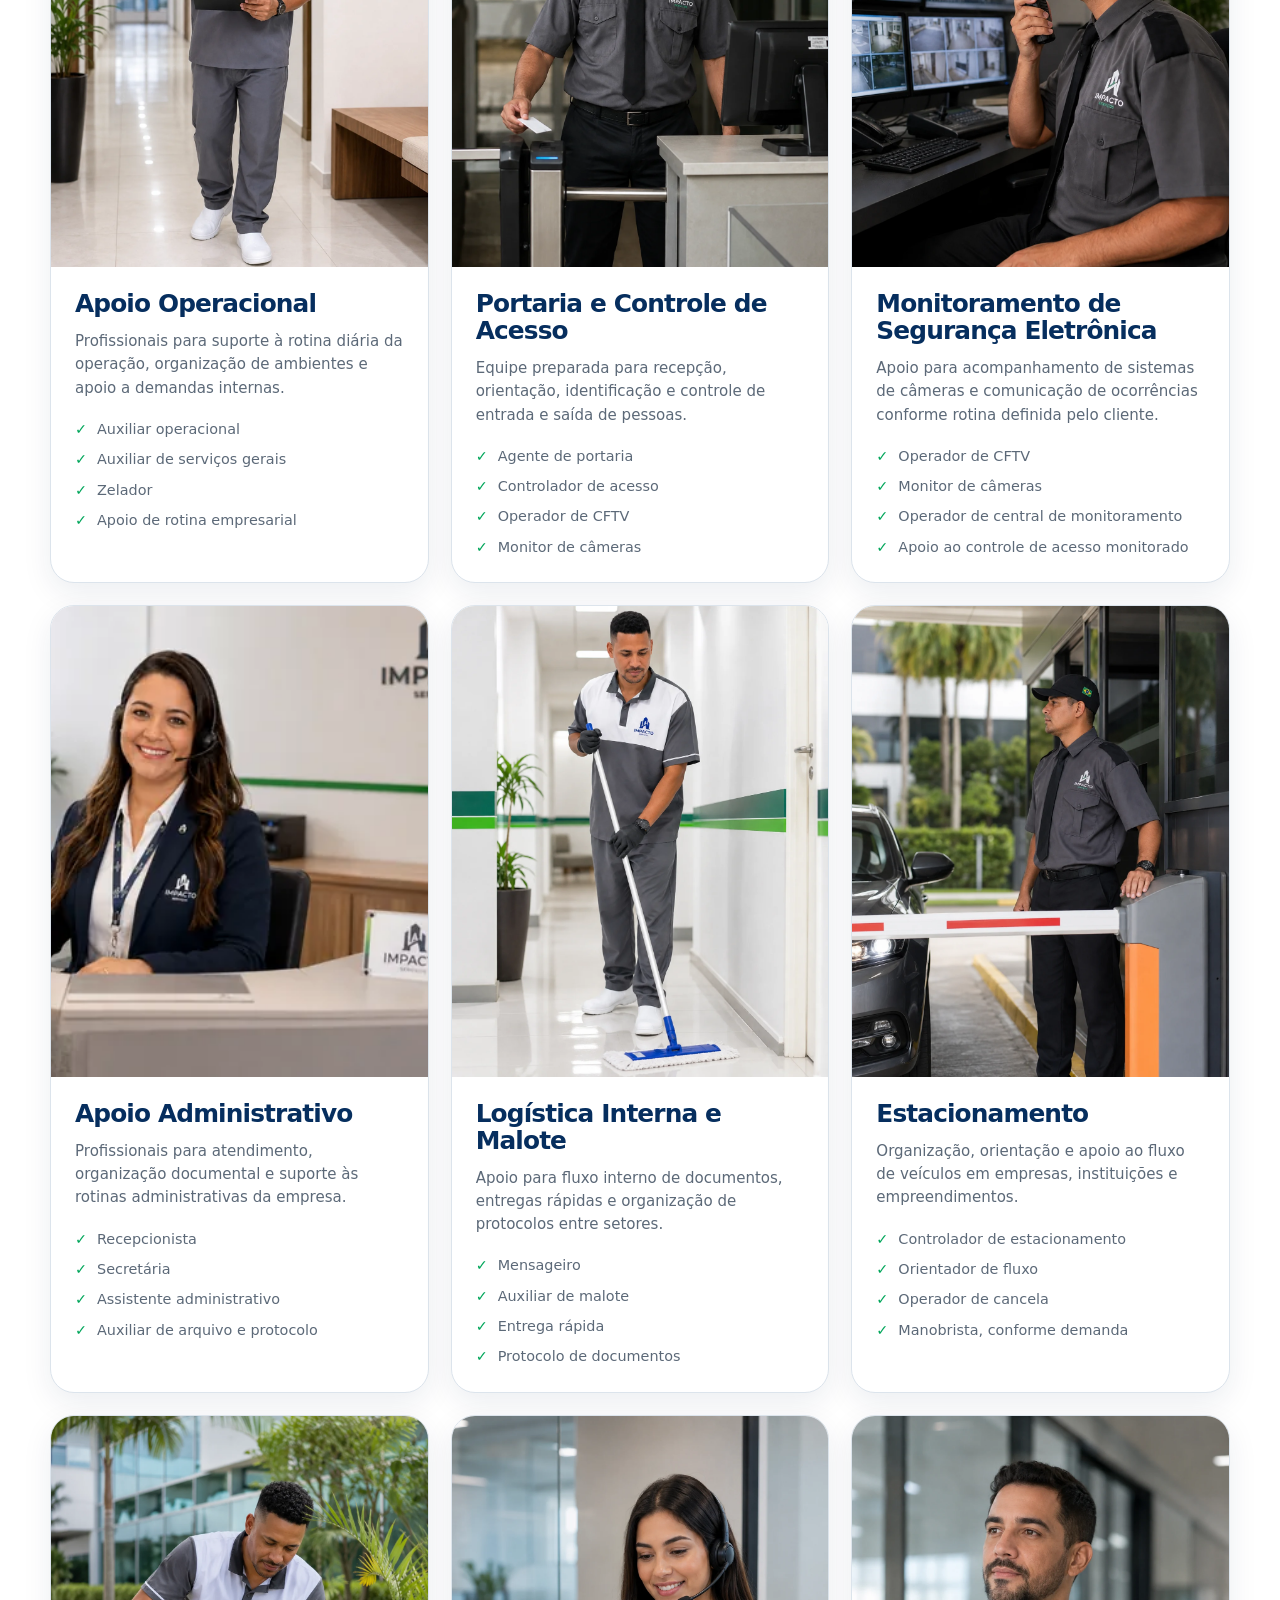
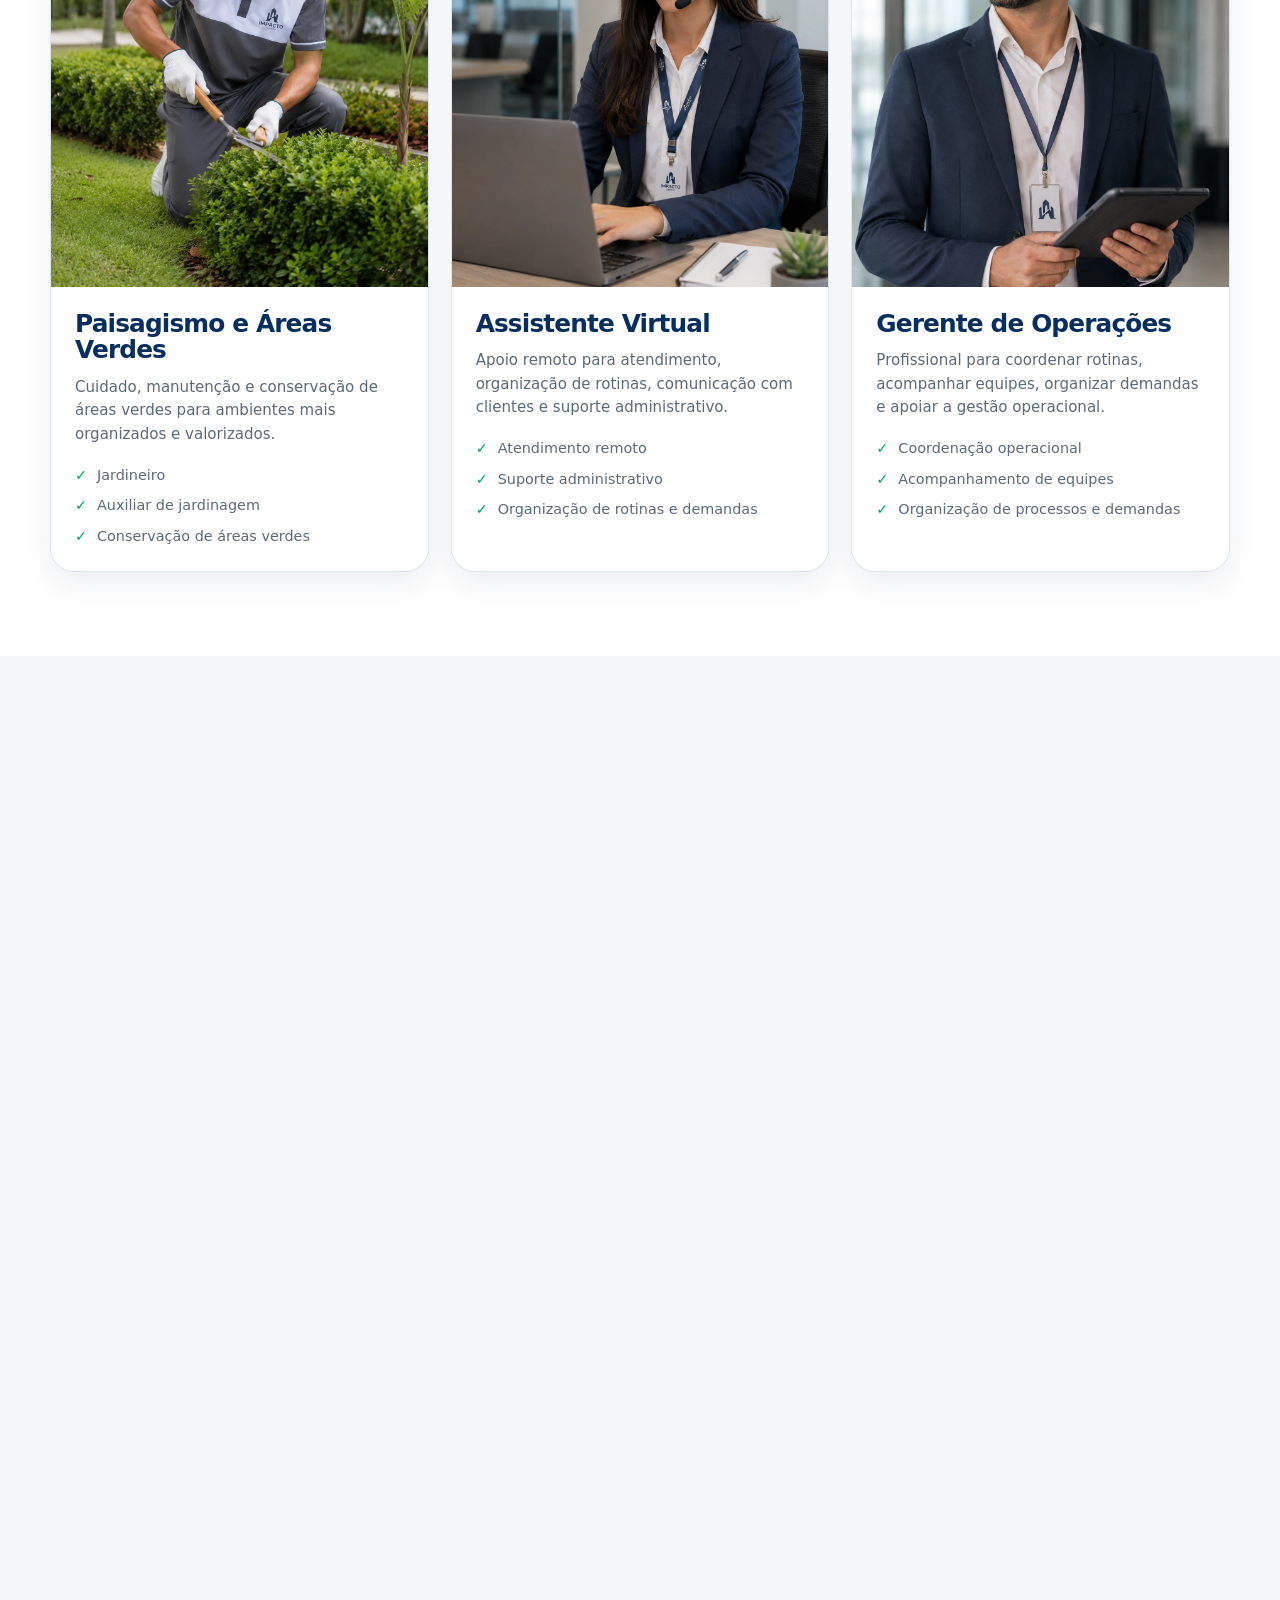
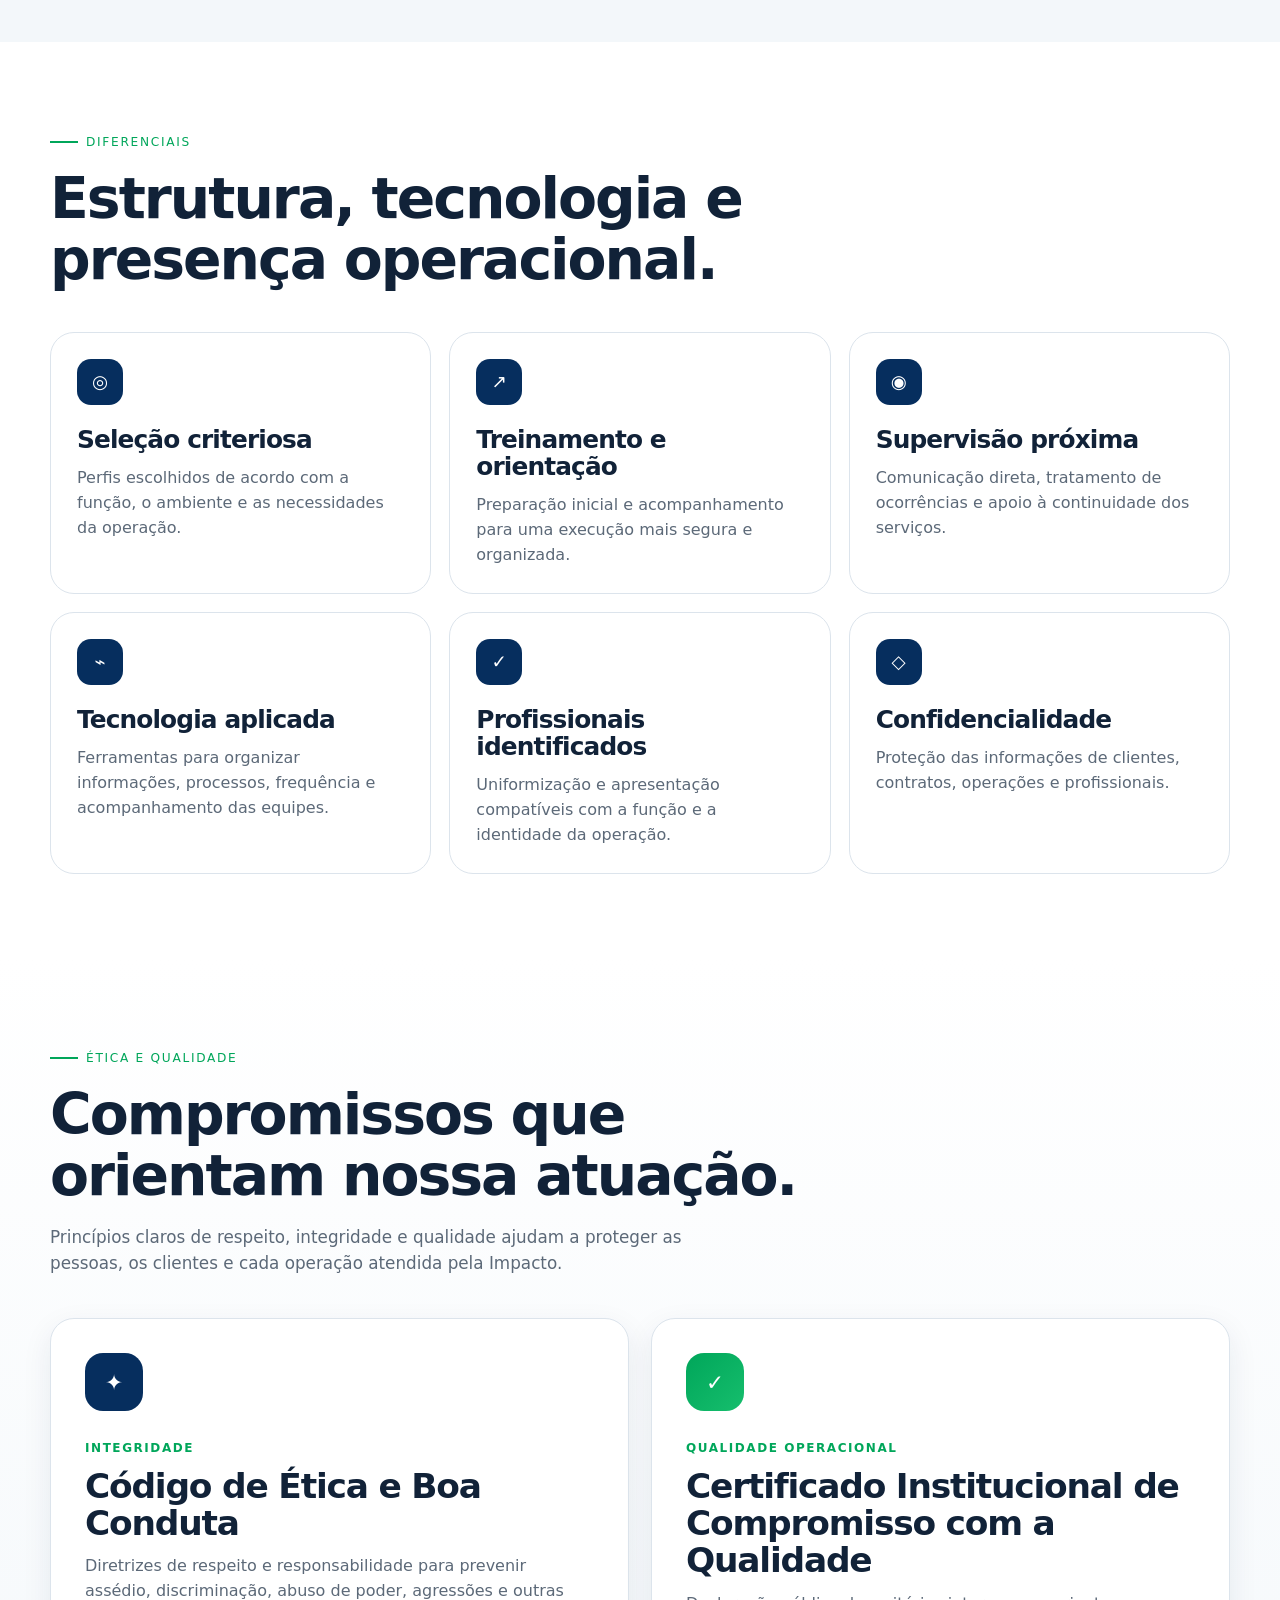
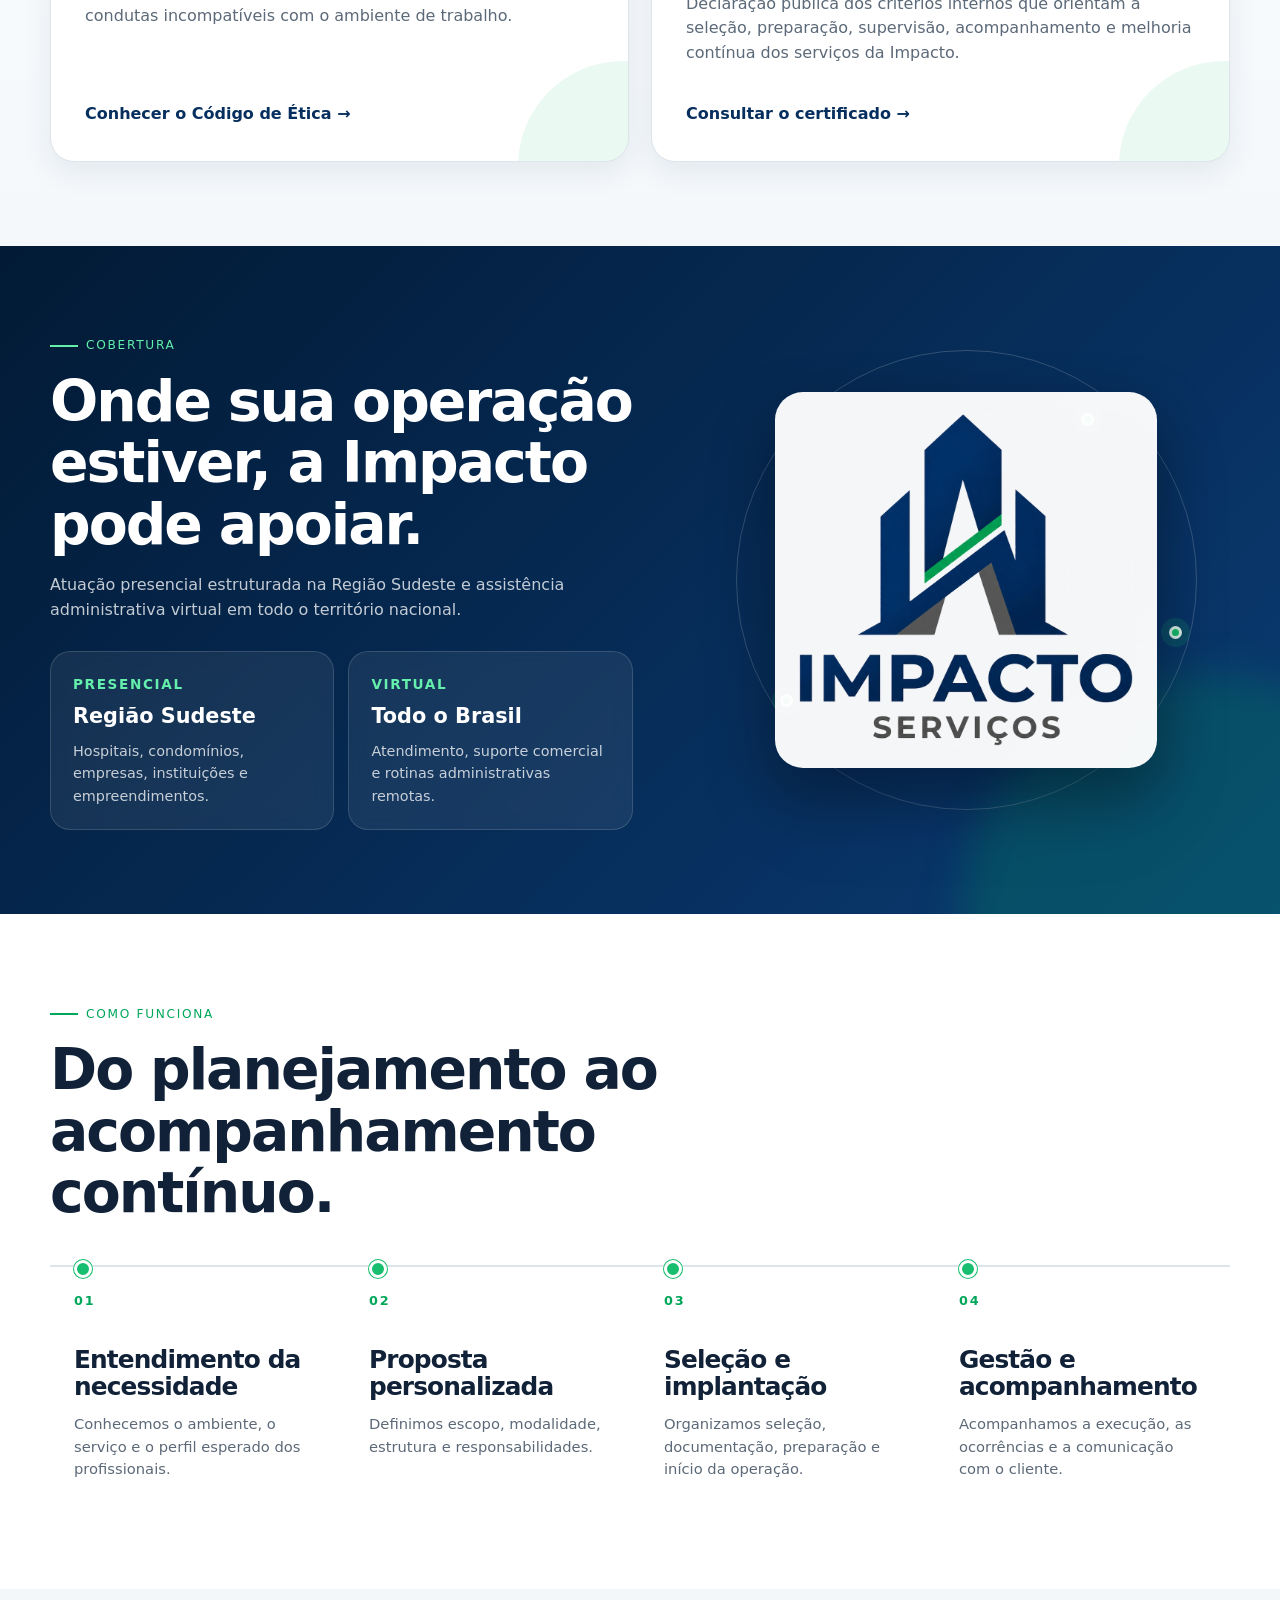
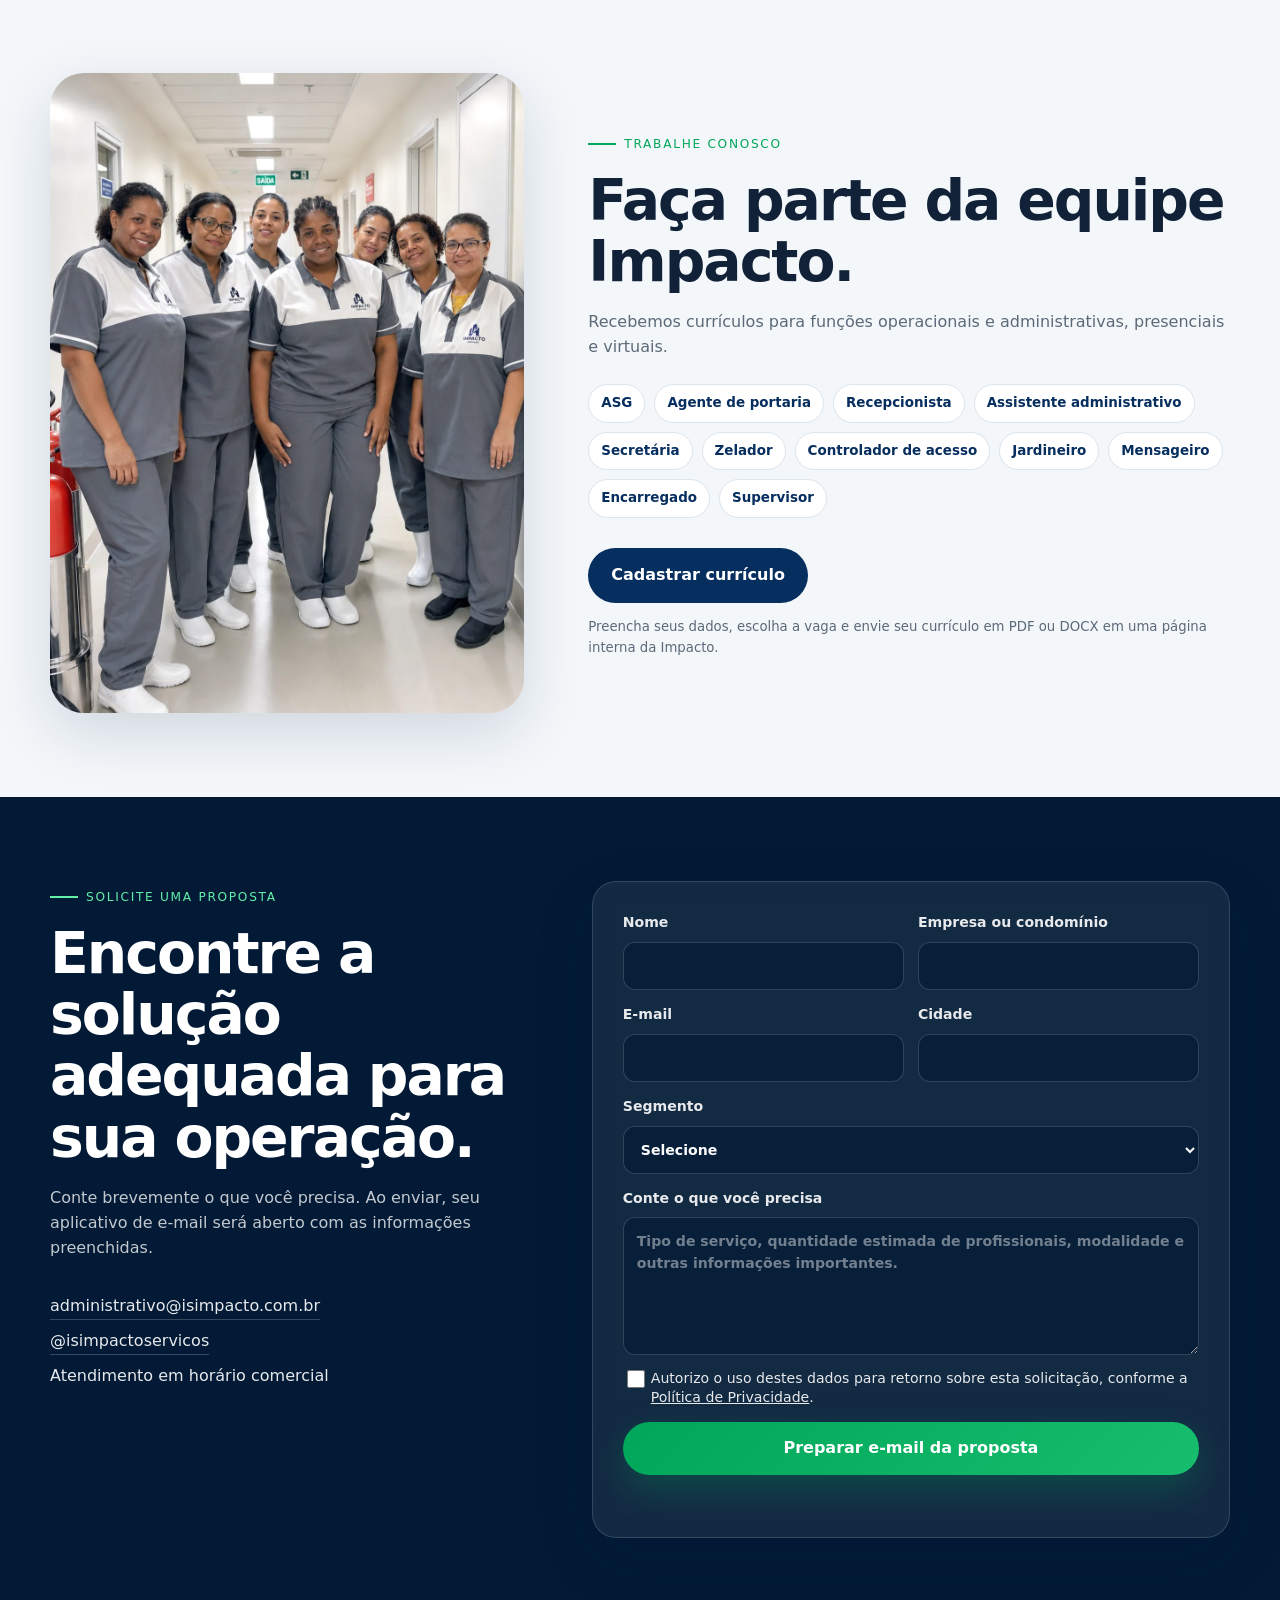
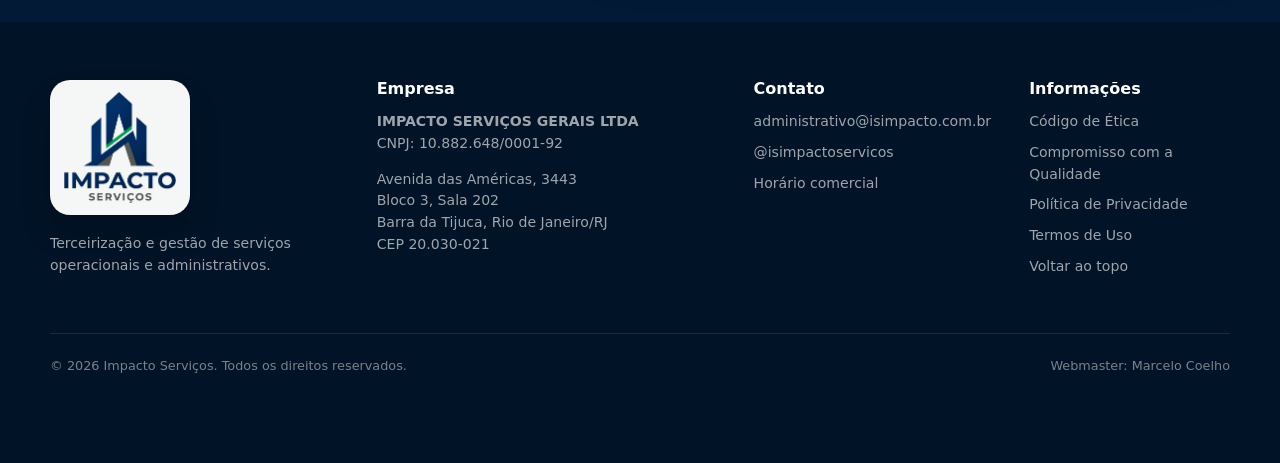
==== commit 5fc18339: "Add files via upload" ====
--- a/index.html
+++ b/index.html
@@ -4,7 +4,7 @@
   <meta charset="utf-8" />
   <meta name="viewport" content="width=device-width, initial-scale=1, viewport-fit=cover" />
   <meta name="theme-color" content="#062e5e" />
-  <meta name="description" content="Impacto Serviços: terceirização de serviços hospitalares, condominiais, empresariais e assistência administrativa virtual e presencial." />
+  <meta name="description" content="Impacto Serviços: terceirização de serviços hospitalares, empresariais, portaria, apoio operacional, apoio administrativo, logística interna, estacionamento e paisagismo." />
   <meta name="robots" content="index,follow" />
   <link rel="canonical" href="https://isimpacto.com.br/" />
   <link rel="icon" type="image/png" href="favicon.png" />
@@ -145,6 +145,7 @@
                 <li>Higienização e conservação</li>
                 <li>Portaria e recepção</li>
                 <li>Apoio operacional e administrativo</li>
+                <li>Controle de acesso e monitoramento, conforme necessidade</li>
               </ul>
               <a href="#proposta" class="text-link">Solicitar solução <span aria-hidden="true">→</span></a>
             </div>
@@ -160,8 +161,8 @@
               <p>Equipes para condomínios residenciais e empresariais, escritórios, instituições e empreendimentos imobiliários.</p>
               <ul>
                 <li>ASG, zeladoria e supervisão</li>
-                <li>Portaria e controle de acesso</li>
-                <li>Funções administrativas e síndico profissional</li>
+                <li>Portaria, controle de acesso e CFTV</li>
+                <li>Estacionamento, paisagismo e apoio de rotina empresarial</li>
               </ul>
               <a href="#proposta" class="text-link">Solicitar solução <span aria-hidden="true">→</span></a>
             </div>
@@ -176,60 +177,173 @@
               <h3>Assistência administrativa <span>(virtual e presencial)</span></h3>
               <p>Suporte comercial, administrativo e de atendimento para condomínios, hospitais, empresas e empreendimentos.</p>
               <ul>
-                <li>Atendimento e secretariado</li>
-                <li>Rotinas comerciais e administrativas</li>
-                <li>Suporte remoto em todo o Brasil</li>
+                <li>Atendimento, recepção e secretariado</li>
+                <li>Rotinas administrativas, arquivo e protocolo</li>
+                <li>Suporte presencial e remoto, conforme escopo contratado</li>
               </ul>
               <a href="#proposta" class="text-link">Solicitar solução <span aria-hidden="true">→</span></a>
             </div>
           </article>
         </div>
-      </div>
-    </section>
-
-    <section class="section" id="funcoes-destaque">
-      <div class="container">
-        <div class="section-heading reveal">
-          <span class="eyebrow">Funções em destaque</span>
-          <h2>Também oferecemos suporte remoto e liderança operacional.</h2>
-          <p>Além das equipes operacionais e administrativas presenciais, a Impacto disponibiliza profissionais para apoio virtual e coordenação de rotinas, conforme a necessidade da operação.</p>
-        </div>
-
-        <div class="spotlight-grid">
-          <article class="solution-card reveal card-admin">
-            <div class="solution-image">
-              <img src="assets/images/servico-assistente-virtual-1200.webp" alt="Assistente virtual da Impacto em atendimento remoto" loading="lazy" width="1200" height="1800" />
-            </div>
-            <div class="solution-body">
-              <span class="card-number">04</span>
-              <h3>Assistente virtual</h3>
-              <p>Profissional para atendimento, suporte administrativo, organização de rotinas, comunicação e acompanhamento remoto de demandas.</p>
-              <ul>
-                <li>Atendimento remoto e suporte ao cliente</li>
-                <li>Rotinas administrativas e comerciais</li>
-                <li>Organização, acompanhamento e comunicação</li>
-              </ul>
-              <a href="#proposta" class="text-link">Solicitar solução <span aria-hidden="true">→</span></a>
-            </div>
-          </article>
-
-          <article class="solution-card reveal card-manager">
-            <div class="solution-image">
-              <img src="assets/images/servico-gerente-operacoes-1200.webp" alt="Gerente de operações da Impacto em ambiente corporativo" loading="lazy" width="1200" height="1800" />
-            </div>
-            <div class="solution-body">
-              <span class="card-number">05</span>
-              <h3>Gerente de operações</h3>
-              <p>Profissional para coordenar rotinas, acompanhar equipes, organizar processos e apoiar a performance operacional do cliente.</p>
-              <ul>
-                <li>Coordenação e acompanhamento operacional</li>
-                <li>Gestão de rotinas, equipes e demandas</li>
-                <li>Visão estratégica com foco em eficiência</li>
-              </ul>
-              <a href="#proposta" class="text-link">Solicitar solução <span aria-hidden="true">→</span></a>
-            </div>
-          </article>
-        </div>
+
+        <div class="section-heading service-expansion-heading reveal">
+          <span class="eyebrow">Novas frentes de atuação</span>
+          <h2>Mais opções de mão de obra para apoiar sua empresa.</h2>
+          <p>Além das soluções já apresentadas, a Impacto também pode estruturar equipes para rotinas operacionais, controle de acesso, apoio administrativo, logística interna, estacionamento e áreas verdes.</p>
+        </div>
+
+        <div class="service-expansion-grid">
+          <article class="service-expansion-card reveal">
+            <picture>
+              <source media="(max-width: 620px)" srcset="assets/images/servico-apoio-operacional-480.webp" />
+              <img src="assets/images/servico-apoio-operacional-1200.webp" alt="Profissional da Impacto realizando apoio operacional em ambiente empresarial" loading="lazy" width="1200" height="1499" />
+            </picture>
+            <div>
+              <h3>Apoio Operacional</h3>
+              <p>Profissionais para suporte à rotina diária da operação, organização de ambientes e apoio a demandas internas.</p>
+              <ul>
+                <li>Auxiliar operacional</li>
+                <li>Auxiliar de serviços gerais</li>
+                <li>Zelador</li>
+                <li>Apoio de rotina empresarial</li>
+              </ul>
+            </div>
+          </article>
+
+          <article class="service-expansion-card reveal">
+            <picture>
+              <source media="(max-width: 620px)" srcset="assets/images/servico-portaria-controle-480.webp" />
+              <img src="assets/images/servico-portaria-controle-1200.webp" alt="Profissional de portaria da Impacto atuando em controle de acesso" loading="lazy" width="1200" height="1499" />
+            </picture>
+            <div>
+              <h3>Portaria e Controle de Acesso</h3>
+              <p>Equipe preparada para recepção, orientação, identificação e controle de entrada e saída de pessoas.</p>
+              <ul>
+                <li>Agente de portaria</li>
+                <li>Controlador de acesso</li>
+                <li>Operador de CFTV</li>
+                <li>Monitor de câmeras</li>
+              </ul>
+            </div>
+          </article>
+
+          <article class="service-expansion-card reveal">
+            <picture>
+              <source media="(max-width: 620px)" srcset="assets/images/servico-cftv-monitoramento-480.webp" />
+              <img src="assets/images/servico-cftv-monitoramento-1200.webp" alt="Profissional da Impacto monitorando câmeras de segurança" loading="lazy" width="1200" height="1499" />
+            </picture>
+            <div>
+              <h3>Monitoramento de Segurança Eletrônica</h3>
+              <p>Apoio para acompanhamento de sistemas de câmeras e comunicação de ocorrências conforme rotina definida pelo cliente.</p>
+              <ul>
+                <li>Operador de CFTV</li>
+                <li>Monitor de câmeras</li>
+                <li>Operador de central de monitoramento</li>
+                <li>Apoio ao controle de acesso monitorado</li>
+              </ul>
+            </div>
+          </article>
+
+          <article class="service-expansion-card reveal">
+            <picture>
+              <source media="(max-width: 620px)" srcset="assets/images/admin-recepcao-480.webp" />
+              <img src="assets/images/admin-recepcao-1200.webp" alt="Profissional administrativa da Impacto atuando em atendimento e rotinas de escritório" loading="lazy" width="1200" height="900" />
+            </picture>
+            <div>
+              <h3>Apoio Administrativo</h3>
+              <p>Profissionais para atendimento, organização documental e suporte às rotinas administrativas da empresa.</p>
+              <ul>
+                <li>Recepcionista</li>
+                <li>Secretária</li>
+                <li>Assistente administrativo</li>
+                <li>Auxiliar de arquivo e protocolo</li>
+              </ul>
+            </div>
+          </article>
+
+          <article class="service-expansion-card reveal">
+            <picture>
+              <source media="(max-width: 620px)" srcset="assets/images/servico-asg-limpeza-480.webp" />
+              <img src="assets/images/servico-asg-limpeza-1200.webp" alt="Profissional da Impacto organizando materiais em rotina interna de serviço" loading="lazy" width="1200" height="1499" />
+            </picture>
+            <div>
+              <h3>Logística Interna e Malote</h3>
+              <p>Apoio para fluxo interno de documentos, entregas rápidas e organização de protocolos entre setores.</p>
+              <ul>
+                <li>Mensageiro</li>
+                <li>Auxiliar de malote</li>
+                <li>Entrega rápida</li>
+                <li>Protocolo de documentos</li>
+              </ul>
+            </div>
+          </article>
+
+          <article class="service-expansion-card reveal">
+            <picture>
+              <source media="(max-width: 620px)" srcset="assets/images/servico-estacionamento-cancela-480.webp" />
+              <img src="assets/images/servico-estacionamento-cancela-1200.webp" alt="Profissional da Impacto atuando em cancela de estacionamento" loading="lazy" width="1200" height="1499" />
+            </picture>
+            <div>
+              <h3>Estacionamento</h3>
+              <p>Organização, orientação e apoio ao fluxo de veículos em empresas, instituições e empreendimentos.</p>
+              <ul>
+                <li>Controlador de estacionamento</li>
+                <li>Orientador de fluxo</li>
+                <li>Operador de cancela</li>
+                <li>Manobrista, conforme demanda</li>
+              </ul>
+            </div>
+          </article>
+
+          <article class="service-expansion-card reveal">
+            <picture>
+              <source media="(max-width: 620px)" srcset="assets/images/servico-paisagismo-areas-verdes-480.webp" />
+              <img src="assets/images/servico-paisagismo-areas-verdes-1200.webp" alt="Profissional da Impacto realizando conservação de área verde" loading="lazy" width="1200" height="1499" />
+            </picture>
+            <div>
+              <h3>Paisagismo e Áreas Verdes</h3>
+              <p>Cuidado, manutenção e conservação de áreas verdes para ambientes mais organizados e valorizados.</p>
+              <ul>
+                <li>Jardineiro</li>
+                <li>Auxiliar de jardinagem</li>
+                <li>Conservação de áreas verdes</li>
+              </ul>
+            </div>
+          </article>
+
+          <article class="service-expansion-card reveal">
+            <picture>
+              <source media="(max-width: 620px)" srcset="assets/images/servico-assistente-virtual-480.webp" />
+              <img src="assets/images/servico-assistente-virtual-1200.webp" alt="Assistente virtual da Impacto atuando em atendimento remoto" loading="lazy" width="1200" height="1800" />
+            </picture>
+            <div>
+              <h3>Assistente Virtual</h3>
+              <p>Apoio remoto para atendimento, organização de rotinas, comunicação com clientes e suporte administrativo.</p>
+              <ul>
+                <li>Atendimento remoto</li>
+                <li>Suporte administrativo</li>
+                <li>Organização de rotinas e demandas</li>
+              </ul>
+            </div>
+          </article>
+
+          <article class="service-expansion-card reveal">
+            <picture>
+              <source media="(max-width: 620px)" srcset="assets/images/servico-gerente-operacoes-480.webp" />
+              <img src="assets/images/servico-gerente-operacoes-1200.webp" alt="Gerente de operações da Impacto acompanhando rotinas corporativas" loading="lazy" width="1200" height="1800" />
+            </picture>
+            <div>
+              <h3>Gerente de Operações</h3>
+              <p>Profissional para coordenar rotinas, acompanhar equipes, organizar demandas e apoiar a gestão operacional.</p>
+              <ul>
+                <li>Coordenação operacional</li>
+                <li>Acompanhamento de equipes</li>
+                <li>Organização de processos e demandas</li>
+              </ul>
+            </div>
+          </article>
+        </div>
+
       </div>
     </section>
 
@@ -380,7 +494,7 @@
           <h2>Faça parte da equipe Impacto.</h2>
           <p>Recebemos currículos para funções operacionais e administrativas, presenciais e virtuais.</p>
           <div class="role-chips" aria-label="Cargos de interesse">
-            <span>ASG</span><span>Agente de portaria</span><span>Recepcionista</span><span>Assistente administrativo</span><span>Secretária</span><span>Encarregado</span><span>Supervisor</span><span>Assistente virtual</span><span>Gerente de operações</span>
+            <span>ASG</span><span>Agente de portaria</span><span>Recepcionista</span><span>Assistente administrativo</span><span>Secretária</span><span>Zelador</span><span>Controlador de acesso</span><span>Jardineiro</span><span>Mensageiro</span><span>Encarregado</span><span>Supervisor</span>
           </div>
           <a class="btn btn-secondary" href="trabalhe-conosco.html">Cadastrar currículo</a>
           <p class="microcopy">Preencha seus dados, escolha a vaga e envie seu currículo em PDF ou DOCX em uma página interna da Impacto.</p>
@@ -424,6 +538,13 @@
               <option>Serviços hospitalares</option>
               <option>Serviços condominiais e empresariais</option>
               <option>Assistência administrativa virtual e presencial</option>
+              <option>Apoio operacional</option>
+              <option>Portaria, controle de acesso e CFTV</option>
+              <option>Logística interna e malote</option>
+              <option>Estacionamento</option>
+              <option>Paisagismo e áreas verdes</option>
+              <option>Assistente virtual</option>
+              <option>Gerente de operações</option>
               <option>Outro</option>
             </select>
           </label>
--- a/styles.css
+++ b/styles.css
@@ -151,7 +151,6 @@
 .section-heading { max-width: 760px; margin-bottom: 42px; }
 .section-heading p { max-width: 680px; font-size: 1.05rem; }
 .solution-grid { display: grid; grid-template-columns: repeat(3,1fr); gap: 22px; }
-.spotlight-grid { display: grid; grid-template-columns: repeat(2,1fr); gap: 22px; }
 .solution-card { display: flex; min-height: 100%; flex-direction: column; overflow: hidden; border: 1px solid var(--line); border-radius: var(--radius-md); background: white; box-shadow: var(--shadow-sm); transition: transform .25s ease, box-shadow .25s ease, border-color .25s ease; }
 .solution-card:hover { transform: translateY(-7px); border-color: rgba(0,166,90,.38); box-shadow: var(--shadow-md); }
 .solution-image { aspect-ratio: 4 / 5; overflow: hidden; background: var(--soft); }
@@ -160,7 +159,6 @@
 .card-hospital .solution-image img { object-position: center 10%; }
 .card-portaria .solution-image img { object-position: center 10%; }
 .card-admin .solution-image img { object-position: center top; }
-.card-manager .solution-image img { object-position: center top; }
 .solution-body { display: flex; flex: 1; flex-direction: column; padding: 26px; }
 .solution-body h3 span { display: block; margin-top: 5px; color: var(--green-600); font-size: .78em; }
 .card-number { display: block; margin-bottom: 14px; color: var(--green-600); font-size: .78rem; font-weight: 900; letter-spacing: .16em; }
@@ -291,7 +289,7 @@
   .stats-grid { grid-template-columns: repeat(2,1fr); }
   .stat:nth-child(3) { border-left: 0; border-top: 1px solid var(--line); }
   .stat:nth-child(4) { border-top: 1px solid var(--line); }
-  .solution-grid, .benefits-grid, .spotlight-grid { grid-template-columns: repeat(2,1fr); }
+  .solution-grid, .benefits-grid { grid-template-columns: repeat(2,1fr); }
   .about-grid, .careers-grid, .proposal-grid { gap: 42px; }
   .about-media { min-height: 560px; }
   .about-main { height: 560px; }
@@ -314,7 +312,7 @@
   .stat { padding: 20px 12px; }
   .stat span { font-size: .76rem; }
   .section-heading { margin-bottom: 30px; }
-  .solution-grid, .benefits-grid, .spotlight-grid, .coverage-cards, .process-list, .footer-grid, .form-row { grid-template-columns: 1fr; }
+  .solution-grid, .benefits-grid, .coverage-cards, .process-list, .footer-grid, .form-row { grid-template-columns: 1fr; }
   .solution-body { padding: 22px; }
   .solution-image { aspect-ratio: 4 / 5; }
   .about-media { min-height: 480px; }
